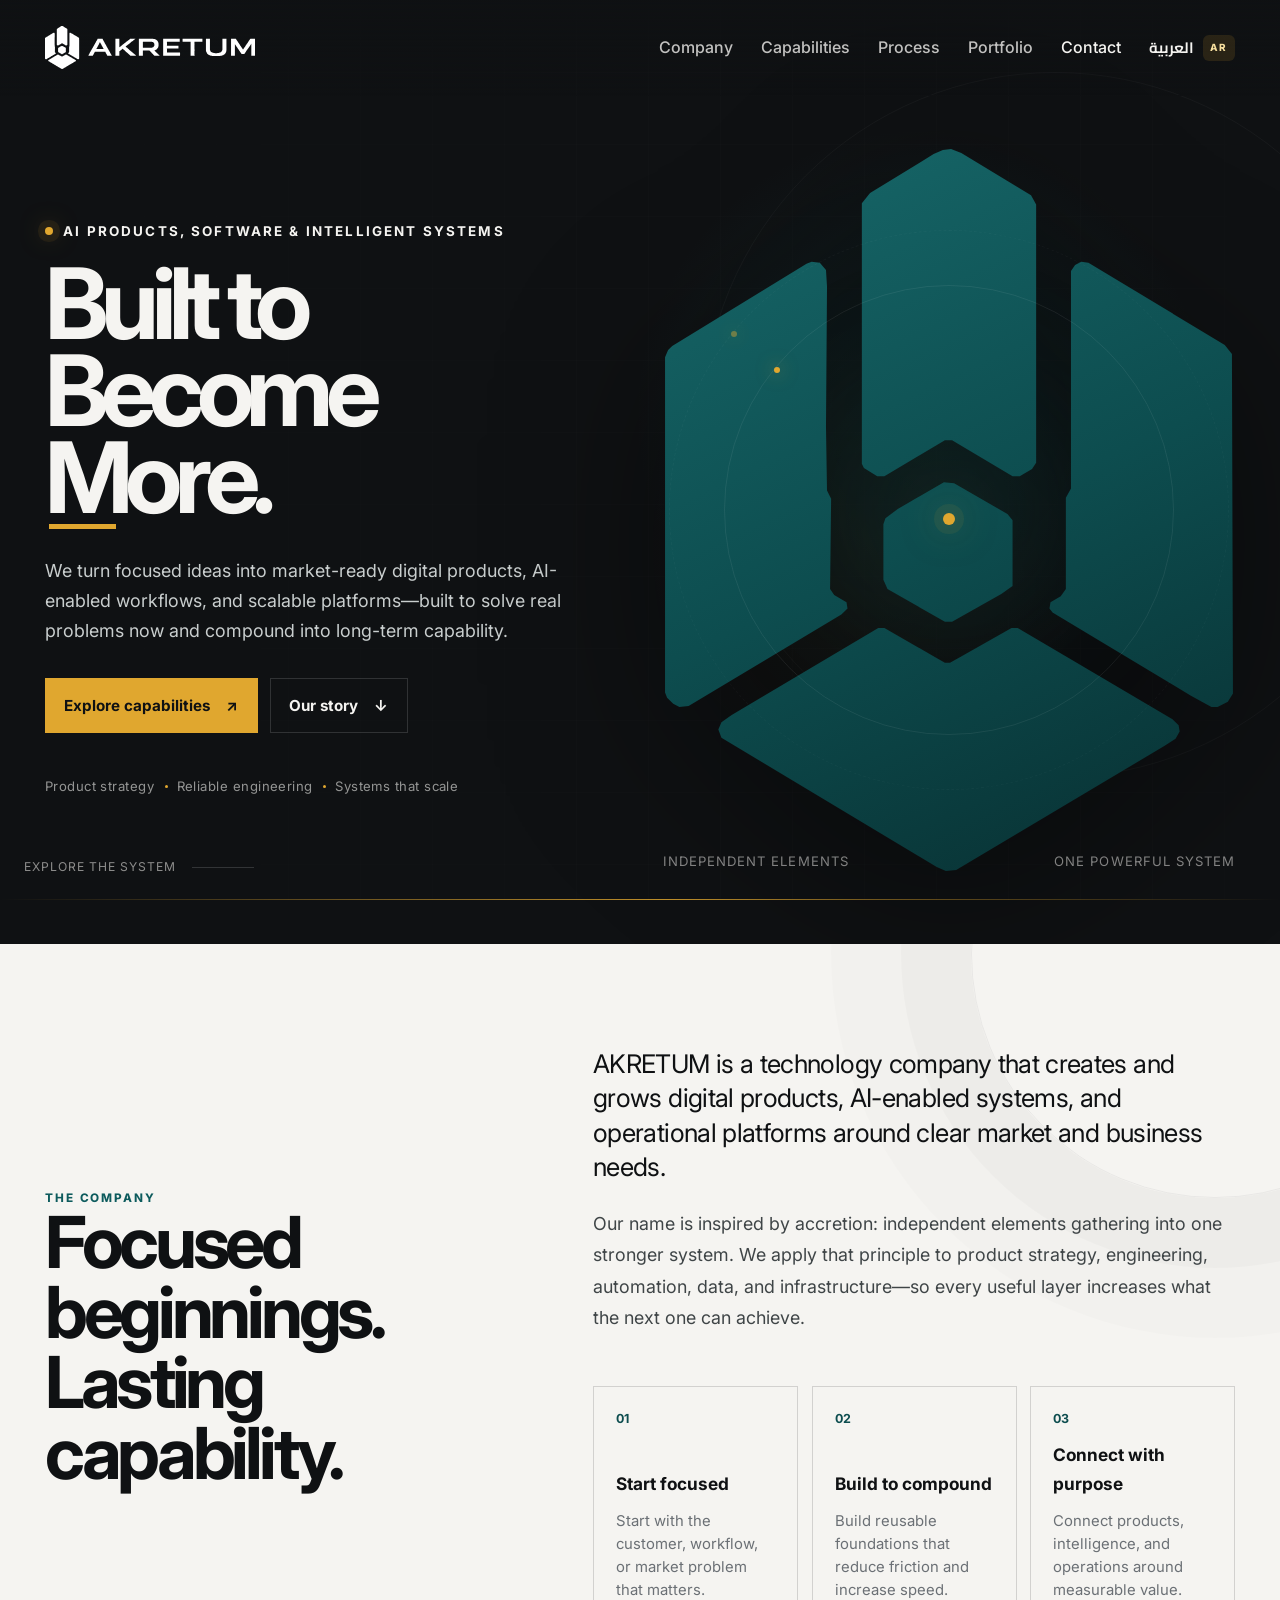
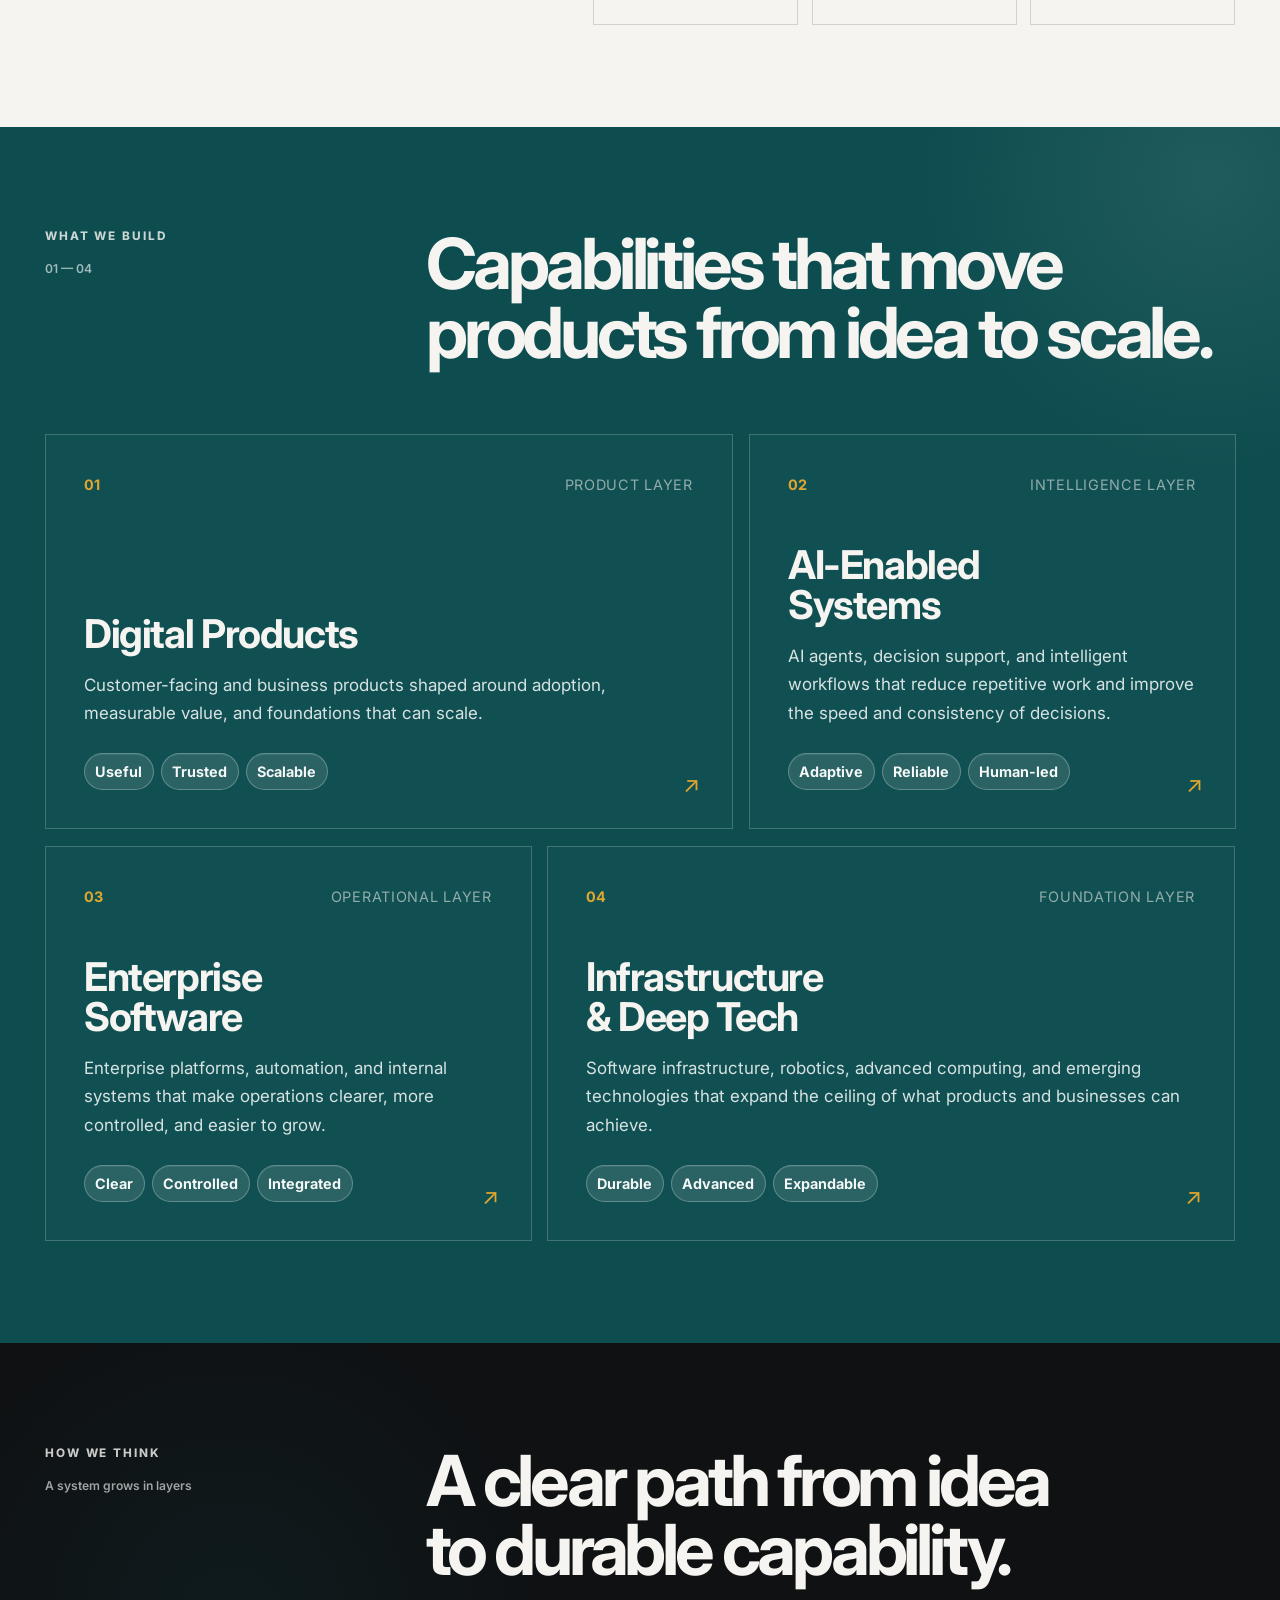
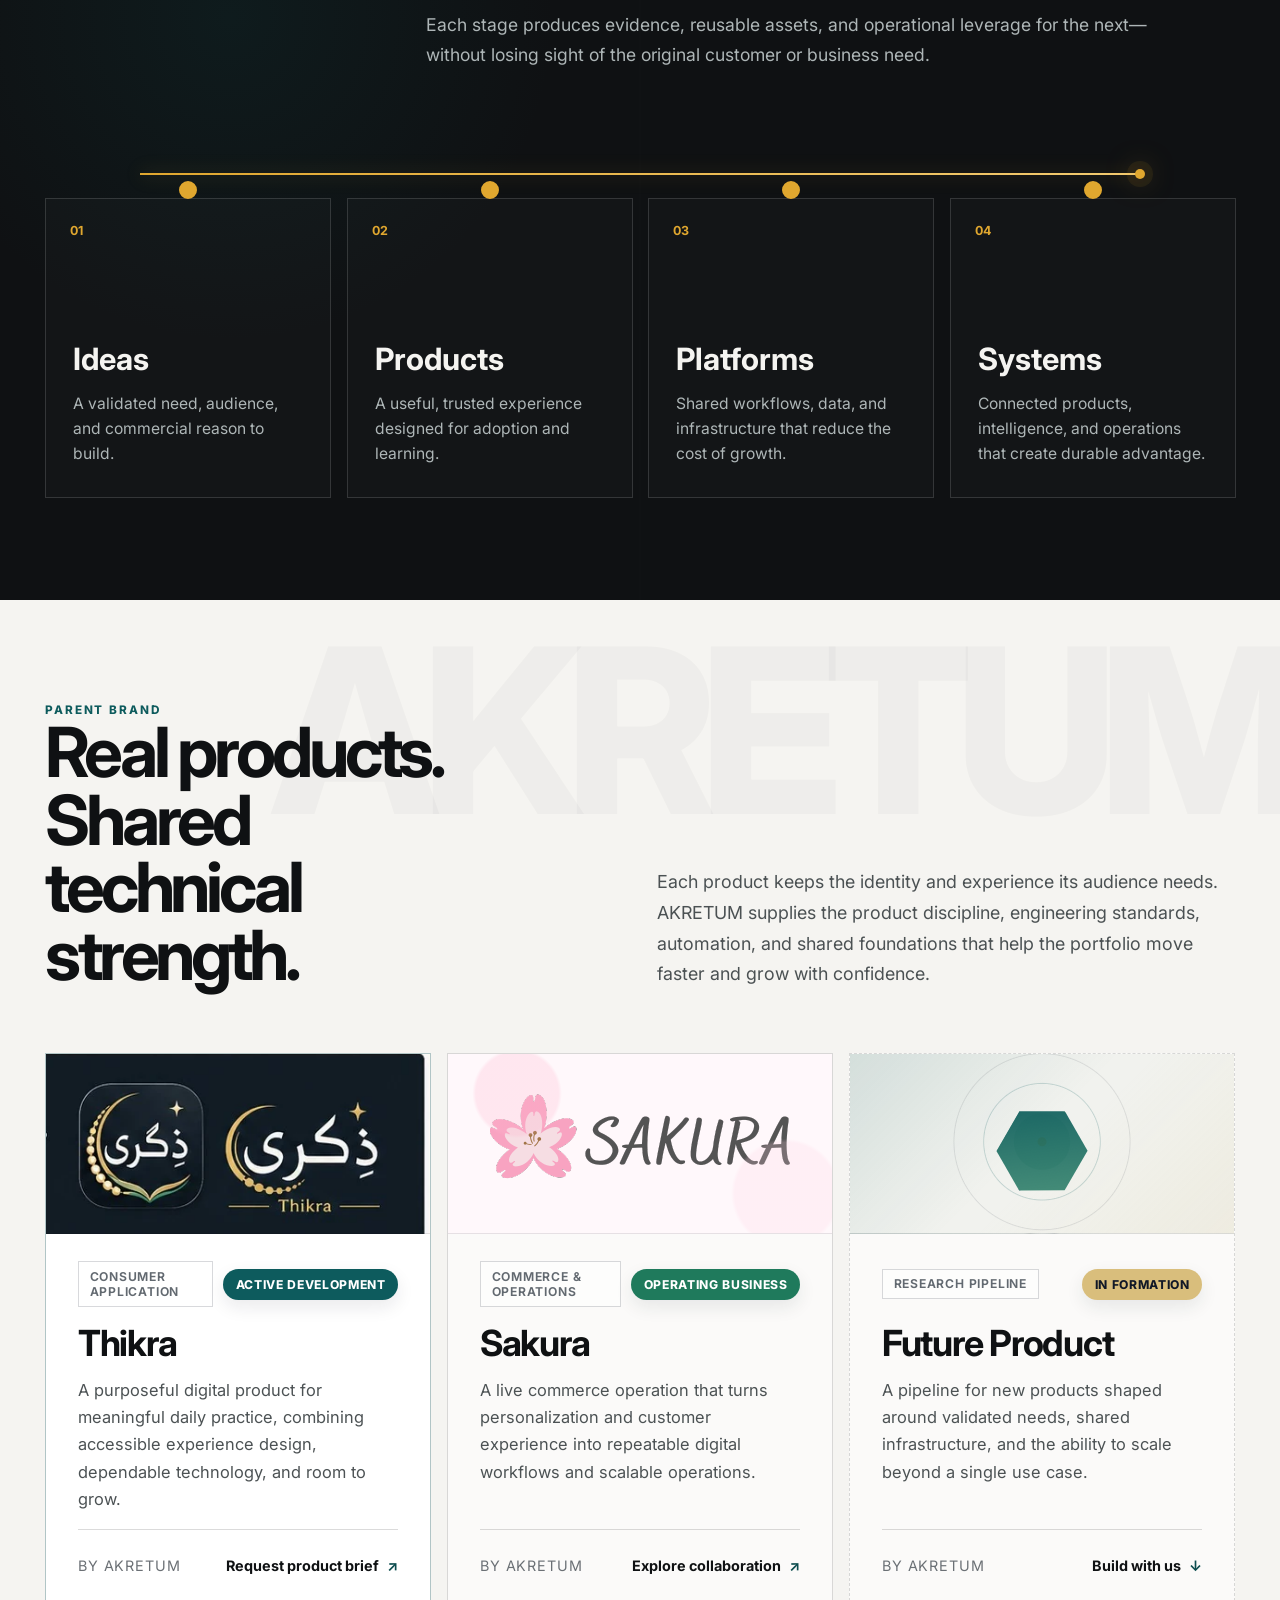
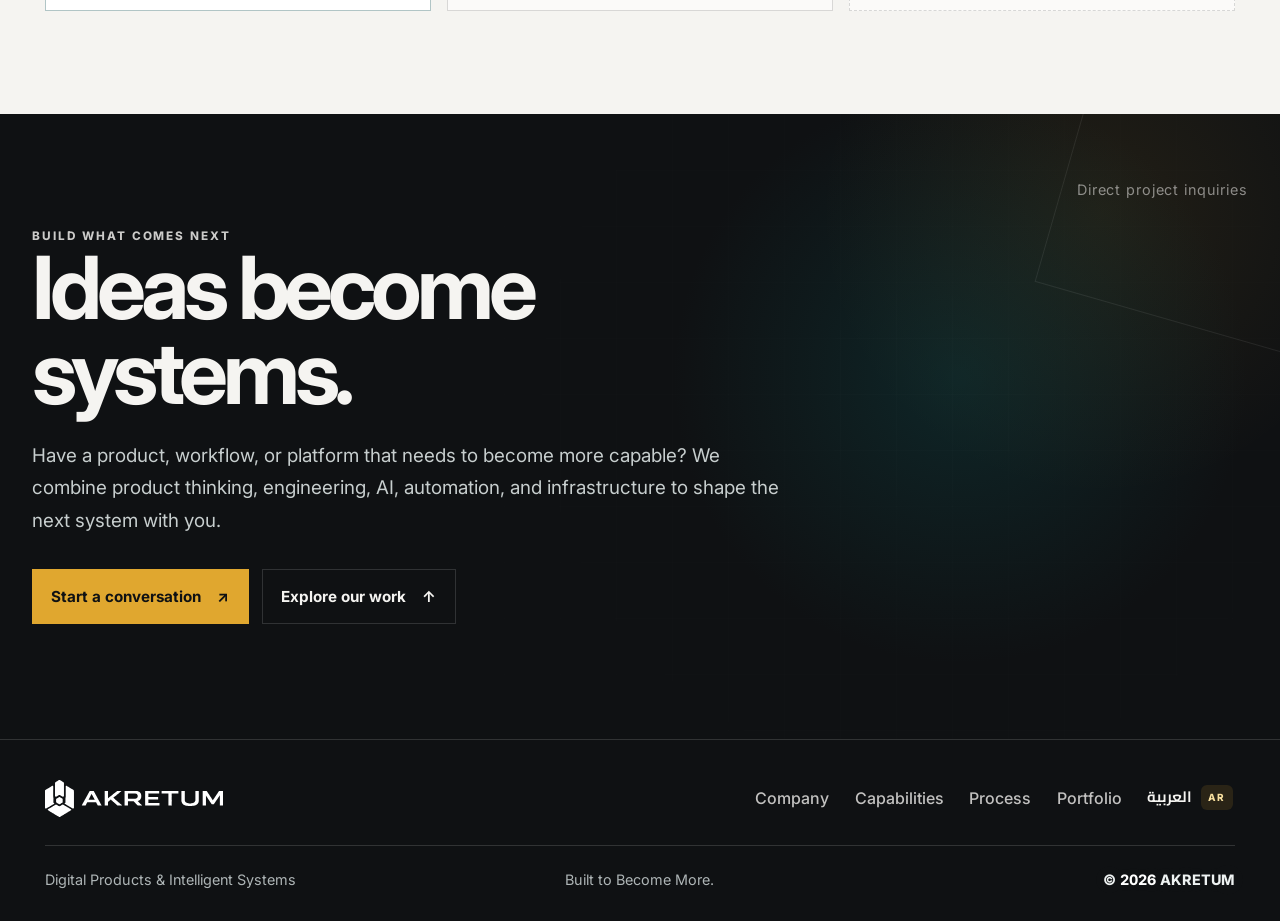
==== index.html @ 62ad9cdf "Publish AKRETUM website from daf65c32a456dd65b346cf7bb350bc79b20a521b" ====
<!doctype html>
<html lang="en" dir="ltr" class="no-js">
<head>
  <meta charset="utf-8">
  <meta name="viewport" content="width=device-width, initial-scale=1">
  <title>AKRETUM | AI Products, Intelligent Systems & Digital Platforms</title>
  <meta name="description" content="AKRETUM builds AI-enabled products, enterprise software, automation, and scalable digital platforms that turn focused ideas into lasting capability.">
  <meta name="robots" content="index,follow,max-image-preview:large,max-snippet:-1,max-video-preview:-1">
  <meta name="author" content="AKRETUM">
  <meta name="application-name" content="AKRETUM">
  <meta name="theme-color" content="#0F1113">
  <meta name="color-scheme" content="only light">
  <meta property="og:site_name" content="AKRETUM">
  <meta property="og:title" content="AKRETUM | AI Products, Intelligent Systems & Digital Platforms">
  <meta property="og:description" content="From a focused idea to a trusted product, a scalable platform, and a more capable system.">
  <meta property="og:type" content="website">
  <meta property="og:url" content="https://akretum.github.io/">
  <meta property="og:locale" content="en_US">
  <meta property="og:locale:alternate" content="ar_AR">
  <meta name="twitter:card" content="summary">
  <meta name="twitter:title" content="AKRETUM | AI Products, Intelligent Systems & Digital Platforms">
  <meta name="twitter:description" content="From a focused idea to a trusted product, a scalable platform, and a more capable system.">
  <link rel="canonical" href="https://akretum.github.io/">
  <link rel="icon" type="image/svg+xml" href="/favicon.svg?v=disc34-favicon-visibility-20260801">
  <link rel="manifest" href="/site.webmanifest?v=disc34-favicon-visibility-20260801">
  <link rel="alternate" hreflang="en" href="https://akretum.github.io/">
  <link rel="alternate" hreflang="ar" href="https://akretum.github.io/ar/">
  <link rel="alternate" hreflang="x-default" href="https://akretum.github.io/">
  <link rel="icon" href="/favicon.svg" type="image/svg+xml">
  <link rel="mask-icon" href="/favicon.svg" color="#0D5B5D">
  <link rel="manifest" href="/site.webmanifest">
  <link rel="preconnect" href="https://fonts.googleapis.com">
  <link rel="preconnect" href="https://fonts.gstatic.com" crossorigin>
  <link href="https://fonts.googleapis.com/css2?family=Cairo:wght@200..1000&family=Inter:wght@400;500;600;700;800&display=swap" rel="stylesheet">
  <link rel="stylesheet" href="/styles.css?v=disc24-bilingual-seo-motion-20260731">
  <link rel="stylesheet" href="/stability.css?v=disc24-bilingual-seo-motion-20260731">
  <link rel="stylesheet" href="/refinement.css?v=disc24-bilingual-seo-motion-20260731">
  <link rel="stylesheet" href="/product-polish.css?v=disc24-bilingual-seo-motion-20260731">
  <link rel="stylesheet" href="/motion-system.css?v=disc24-bilingual-seo-motion-20260731">
  <link rel="stylesheet" href="/bilingual-marketing.css?v=disc37-full-locale-parity-20260802">
  <link rel="stylesheet" href="/site-identity.css?v=disc25-site-identity-20260731">
  <link rel="stylesheet" href="/design-system-alignment.css?v=disc37-full-locale-parity-20260802">
  <link rel="stylesheet" href="/motion-safety.css?v=disc37-full-locale-parity-20260802">
  <link rel="stylesheet" href="/responsive-layout.css?v=disc37-full-locale-parity-20260802">
  <link rel="stylesheet" href="/visual-motion-polish.css?v=disc37-full-locale-parity-20260802">
  <link rel="stylesheet" href="/hero-parity.css?v=disc37-full-locale-parity-20260802&rev=disc37-exact-half-crop-v4-20260802">
  <link rel="stylesheet" href="/hero-edge-contract.css?v=disc37-stable-orbits-v10-20260802">
  <link rel="stylesheet" href="/interface-polish.css?v=disc37-mobile-header-locale-v12-20260802">
  <link rel="stylesheet" href="/motion-performance.css?v=disc37-mobile-590-motion-performance-v16-20260802">
  <script type="application/ld+json">[{"@context":"https://schema.org","@type":"Organization","@id":"https://akretum.github.io/#organization","name":"AKRETUM","url":"https://akretum.github.io/","logo":"https://akretum.github.io/favicon.svg","description":"AKRETUM builds AI-enabled products, enterprise software, automation, and scalable digital platforms.","contactPoint":{"@type":"ContactPoint","contactType":"project inquiries","url":"https://wa.me/akretum","availableLanguage":["English","Arabic"]}},{"@context":"https://schema.org","@type":"WebSite","@id":"https://akretum.github.io/#website","url":"https://akretum.github.io/","name":"AKRETUM","alternateName":"AKRETUM Digital Products & Intelligent Systems","description":"AKRETUM builds AI-enabled products, enterprise software, automation, and scalable digital platforms.","inLanguage":["en","ar"],"publisher":{"@id":"https://akretum.github.io/#organization"}},{"@context":"https://schema.org","@type":"WebPage","@id":"https://akretum.github.io/#webpage","url":"https://akretum.github.io/","name":"AKRETUM | AI Products, Intelligent Systems & Digital Platforms","description":"AKRETUM builds AI-enabled products, enterprise software, automation, and scalable digital platforms.","inLanguage":"en","isPartOf":{"@id":"https://akretum.github.io/#website"},"about":{"@id":"https://akretum.github.io/#organization"}}]</script>
  <script src="/canonical-host.js?v=disc24-bilingual-seo-motion-20260731" data-canonical-host></script>
  <script defer src="/script.js?v=disc37-full-locale-parity-20260802&perf=disc37-mobile-590-motion-performance-v16-20260802"></script>
  <script defer src="/safe-navigation.js?v=disc37-full-locale-parity-20260802"></script>
  <script defer src="/stability.js?v=disc24-bilingual-seo-motion-20260731&perf=disc37-mobile-590-motion-performance-v16-20260802"></script>
  <script defer src="/motion-system.js?v=disc37-full-locale-parity-20260802&perf=disc37-mobile-590-motion-performance-v16-20260802"></script>
  <script defer src="/bilingual-marketing.js?v=disc37-full-locale-parity-20260802&perf=disc37-mobile-590-motion-performance-v16-20260802"></script>
  <link rel="stylesheet" href="/mobile-hero-scale.css?v=disc37-mobile-590-motion-performance-v16-20260802">
  <link rel="stylesheet" href="/scroll-reveal-speed.css?v=disc37-fast-scroll-reveals-v17-20260802">
</head>
<body data-scroll-reveal-speed="disc37-fast-scroll-reveals-v17-20260802" data-responsive-refinement="disc37-mobile-590-motion-performance-v16-20260802" data-canonical-url="https://akretum.github.io/" data-visual-release="disc37-full-locale-parity" data-layout-contract="shared" data-visual-revision="disc37-exact-half-crop-v4-20260802" data-visual-hotfix="disc37-stable-orbits-v10-20260802" data-interface-polish="disc37-mobile-header-locale-v12-20260802" data-motion-performance="disc37-mobile-590-motion-performance-v16-20260802" data-locale="en">
  <a class="skip-link" href="#main">Skip to content</a>

  <header class="site-header" data-header>
    <div class="site-header__inner shell">
      <a class="brand" href="#top" aria-label="AKRETUM home">
        <img src="/Brand/AkretumHorizontalLogoWhiteProductionMaster.svg" alt="AKRETUM">
      </a>

      <button class="menu-button" type="button" aria-expanded="false" aria-controls="site-nav" data-menu>
        <span>Menu</span>
        <span class="menu-button__lines" aria-hidden="true"></span>
      </button>

      <nav id="site-nav" class="site-nav" aria-label="Primary navigation" data-nav>
        <a href="#company">Company</a>
        <a href="#capabilities">Capabilities</a>
        <a href="#systems">Process</a>
        <a href="#portfolio">Portfolio</a>
        <a href="#contact">Contact</a>
        <a class="language-switch" href="/ar/" hreflang="ar" lang="ar" aria-label="عرض النسخة العربية">العربية</a>
      </nav>
    </div>
  </header>

  <main id="main">
    <section id="top" class="hero section-dark" data-hero aria-labelledby="hero-title">
      <div class="hero__grid shell">
        <div class="hero__copy">
          <p class="eyebrow hero-enter hero-enter--1"><span class="status-dot" aria-hidden="true"></span>AI Products, Software &amp; Intelligent Systems</p>
          <h1 id="hero-title" class="hero-title" aria-label="Built to Become More.">
            <span class="hero-title__line hero-title__line--1">Built to</span>
            <span class="hero-title__line hero-title__line--2">Become</span>
            <span class="hero-title__line hero-title__line--3">More.</span>
          </h1>
          <p class="lead hero-enter hero-enter--2">We turn focused ideas into market-ready digital products, AI-enabled workflows, and scalable platforms—built to solve real problems now and compound into long-term capability.</p>
          <div class="hero-actions hero-enter hero-enter--3">
            <a class="button button-primary" href="#capabilities"><span>Explore capabilities</span><span class="button-arrow" aria-hidden="true">↗</span></a>
            <a class="button button-ghost" href="#company"><span>Our story</span><span class="button-arrow" aria-hidden="true">↓</span></a>
          </div>
          <div class="hero-proof hero-enter hero-enter--4" aria-label="AKRETUM development model">
            <span>Product strategy</span>
            <span>Reliable engineering</span>
            <span>Systems that scale</span>
          </div>
        </div>

        <div class="hero-visual hero-enter hero-enter--2" data-parallax aria-hidden="true">
          <div class="hero-visual__field"></div>
          <div class="hero-mark">
            <span class="hero-mark__piece hero-mark__piece--one"></span>
            <span class="hero-mark__piece hero-mark__piece--two"></span>
            <span class="hero-mark__piece hero-mark__piece--three"></span>
            <span class="hero-mark__complete"></span>
            <span class="hero-mark__core"></span>
          </div>
          <div class="hero-orbit hero-orbit--one"></div>
          <div class="hero-orbit hero-orbit--two"></div>
          <p class="hero-visual__caption"><span>Independent elements</span><span>One powerful system</span></p>
        </div>
      </div>

      <a class="scroll-cue hero-enter hero-enter--4" href="#company" data-scroll-cue>
        <span>Explore the system</span>
        <span class="scroll-cue__line" aria-hidden="true"></span>
      </a>
      <div class="signal-line" aria-hidden="true"></div>
    </section>

    <section id="company" class="section section-light story" data-section="company">
      <div class="shell story__grid">
        <div class="story__heading" data-reveal>
          <p class="eyebrow teal">The company</p>
          <h2>Focused beginnings.<br>Lasting capability.</h2>
        </div>
        <div class="story__content" data-reveal data-delay="100">
          <p class="story__lead">AKRETUM is a technology company that creates and grows digital products, AI-enabled systems, and operational platforms around clear market and business needs.</p>
          <p>Our name is inspired by accretion: independent elements gathering into one stronger system. We apply that principle to product strategy, engineering, automation, data, and infrastructure—so every useful layer increases what the next one can achieve.</p>
          <div class="story-principles" aria-label="AKRETUM principles">
            <div><span>01</span><strong>Start focused</strong><small>Start with the customer, workflow, or market problem that matters.</small></div>
            <div><span>02</span><strong>Build to compound</strong><small>Build reusable foundations that reduce friction and increase speed.</small></div>
            <div><span>03</span><strong>Connect with purpose</strong><small>Connect products, intelligence, and operations around measurable value.</small></div>
          </div>
        </div>
      </div>
    </section>

    <section id="capabilities" class="section section-teal capabilities" data-section="capabilities">
      <div class="shell">
        <div class="section-heading" data-reveal>
          <div>
            <p class="eyebrow">What we build</p>
            <p class="section-index">01 — 04</p>
          </div>
          <h2>Capabilities that move products from idea to scale.</h2>
        </div>

        <div class="capability-grid">
          <article class="capability-card" tabindex="0" data-reveal data-tilt>
            <div class="capability-card__top"><span class="capability-card__number">01</span><span class="capability-card__type">Product layer</span></div>
            <div class="capability-card__body">
              <h3>Digital Products</h3>
              <p>Customer-facing and business products shaped around adoption, measurable value, and foundations that can scale.</p>
              <ul class="capability-tags" aria-label="Digital product qualities"><li>Useful</li><li>Trusted</li><li>Scalable</li></ul>
            </div>
            <span class="capability-card__arrow" aria-hidden="true">↗</span>
          </article>

          <article class="capability-card" tabindex="0" data-reveal data-delay="80" data-tilt>
            <div class="capability-card__top"><span class="capability-card__number">02</span><span class="capability-card__type">Intelligence layer</span></div>
            <div class="capability-card__body">
              <h3>AI-Enabled Systems</h3>
              <p>AI agents, decision support, and intelligent workflows that reduce repetitive work and improve the speed and consistency of decisions.</p>
              <ul class="capability-tags" aria-label="AI system qualities"><li>Adaptive</li><li>Reliable</li><li>Human-led</li></ul>
            </div>
            <span class="capability-card__arrow" aria-hidden="true">↗</span>
          </article>

          <article class="capability-card" tabindex="0" data-reveal data-delay="120" data-tilt>
            <div class="capability-card__top"><span class="capability-card__number">03</span><span class="capability-card__type">Operational layer</span></div>
            <div class="capability-card__body">
              <h3>Enterprise Software</h3>
              <p>Enterprise platforms, automation, and internal systems that make operations clearer, more controlled, and easier to grow.</p>
              <ul class="capability-tags" aria-label="Enterprise software qualities"><li>Clear</li><li>Controlled</li><li>Integrated</li></ul>
            </div>
            <span class="capability-card__arrow" aria-hidden="true">↗</span>
          </article>

          <article class="capability-card" tabindex="0" data-reveal data-delay="160" data-tilt>
            <div class="capability-card__top"><span class="capability-card__number">04</span><span class="capability-card__type">Foundation layer</span></div>
            <div class="capability-card__body">
              <h3>Infrastructure &amp; Deep Tech</h3>
              <p>Software infrastructure, robotics, advanced computing, and emerging technologies that expand the ceiling of what products and businesses can achieve.</p>
              <ul class="capability-tags" aria-label="Infrastructure qualities"><li>Durable</li><li>Advanced</li><li>Expandable</li></ul>
            </div>
            <span class="capability-card__arrow" aria-hidden="true">↗</span>
          </article>
        </div>
      </div>
    </section>

    <section id="systems" class="section section-dark systems" data-section="systems" data-flow-section>
      <div class="shell systems__intro" data-reveal>
        <div>
          <p class="eyebrow">How we think</p>
          <p class="section-index">A system grows in layers</p>
        </div>
        <div>
          <h2>A clear path from idea to durable capability.</h2>
          <p class="systems__lead">Each stage produces evidence, reusable assets, and operational leverage for the next—without losing sight of the original customer or business need.</p>
        </div>
      </div>

      <div class="shell flow-stage" data-reveal data-delay="100">
        <div class="flow-track" aria-hidden="true">
          <span class="flow-track__base"></span>
          <span class="flow-track__progress"></span>
          <span class="flow-track__beacon"></span>
        </div>
        <ol class="system-flow" aria-label="AKRETUM operating model">
          <li class="flow-step" data-flow-step>
            <span class="flow-step__number">01</span>
            <strong>Ideas</strong>
            <p>A validated need, audience, and commercial reason to build.</p>
          </li>
          <li class="flow-step" data-flow-step>
            <span class="flow-step__number">02</span>
            <strong>Products</strong>
            <p>A useful, trusted experience designed for adoption and learning.</p>
          </li>
          <li class="flow-step" data-flow-step>
            <span class="flow-step__number">03</span>
            <strong>Platforms</strong>
            <p>Shared workflows, data, and infrastructure that reduce the cost of growth.</p>
          </li>
          <li class="flow-step" data-flow-step>
            <span class="flow-step__number">04</span>
            <strong>Systems</strong>
            <p>Connected products, intelligence, and operations that create durable advantage.</p>
          </li>
        </ol>
      </div>
    </section>

    <section id="portfolio" class="section section-light portfolio" data-section="portfolio">
      <div class="shell portfolio__heading" data-reveal>
        <div>
          <p class="eyebrow teal">Parent brand</p>
          <h2>Real products.<br>Shared technical strength.</h2>
        </div>
        <p>Each product keeps the identity and experience its audience needs. AKRETUM supplies the product discipline, engineering standards, automation, and shared foundations that help the portfolio move faster and grow with confidence.</p>
      </div>

      <div class="shell product-grid">
        <article class="product-card" data-reveal>
          <div class="product-card__meta"><span>Consumer application</span><span class="status-pill">Active development</span></div>
          <div class="product-card__mark" aria-hidden="true">TH</div>
          <h3>Thikra</h3>
          <p>A purposeful digital product for meaningful daily practice, combining accessible experience design, dependable technology, and room to grow.</p>
          <div class="product-card__footer"><span>by AKRETUM</span><a href="https://wa.me/akretum" target="_blank" rel="noopener noreferrer" data-contact-channel="direct">Request product brief <span aria-hidden="true">↗</span></a></div>
        </article>

        <article class="product-card" data-reveal data-delay="90">
          <div class="product-card__meta"><span>Commerce &amp; operations</span><span class="status-pill">Operating business</span></div>
          <div class="product-card__mark" aria-hidden="true">SA</div>
          <h3>Sakura</h3>
          <p>A live commerce operation that turns personalization and customer experience into repeatable digital workflows and scalable operations.</p>
          <div class="product-card__footer"><span>by AKRETUM</span><a href="https://wa.me/akretum" target="_blank" rel="noopener noreferrer" data-contact-channel="direct">Explore collaboration <span aria-hidden="true">↗</span></a></div>
        </article>

        <article class="product-card product-card--future" data-reveal data-delay="180">
          <div class="product-card__meta"><span>Research pipeline</span><span class="status-pill status-pill--outline">In formation</span></div>
          <div class="product-card__mark product-card__mark--future" aria-hidden="true">+</div>
          <h3>Future Product</h3>
          <p>A pipeline for new products shaped around validated needs, shared infrastructure, and the ability to scale beyond a single use case.</p>
          <div class="product-card__footer"><span>by AKRETUM</span><a href="#contact">Build with us <span aria-hidden="true">↓</span></a></div>
        </article>
      </div>
    </section>

    <section id="contact" class="section contact" data-section="contact">
      <div class="shell contact-panel" data-light-field data-reveal>
        <div class="contact-panel__grid" aria-hidden="true"></div>
        <div class="contact-panel__content">
          <p class="eyebrow">Build what comes next</p>
          <h2>Ideas become systems.</h2>
          <p>Have a product, workflow, or platform that needs to become more capable? We combine product thinking, engineering, AI, automation, and infrastructure to shape the next system with you.</p>
          <div class="contact-actions">
            <a class="button button-primary" href="https://wa.me/akretum" target="_blank" rel="noopener noreferrer" data-contact-channel="direct"><span>Start a conversation</span><span class="button-arrow" aria-hidden="true">↗</span></a>
            <a class="button button-ghost" href="#portfolio"><span>Explore our work</span><span class="button-arrow" aria-hidden="true">↑</span></a>
          </div>
        </div>
        <p class="contact-panel__email" data-contact-status>Direct project inquiries</p>
      </div>
    </section>
  </main>

  <footer class="footer">
    <div class="shell footer__top">
      <a class="footer__brand" href="#top" aria-label="AKRETUM home"><img src="/Brand/AkretumHorizontalLogoWhiteProductionMaster.svg" alt="AKRETUM"></a>
      <nav class="footer__nav" aria-label="Footer navigation">
        <a href="#company">Company</a>
        <a href="#capabilities">Capabilities</a>
        <a href="#systems">Process</a>
        <a href="#portfolio">Portfolio</a>
        <a class="language-switch" href="/ar/" hreflang="ar" lang="ar" aria-label="عرض النسخة العربية">العربية</a>
      </nav>
    </div>
    <div class="shell footer__bottom">
      <p>Digital Products &amp; Intelligent Systems</p>
      <p>Built to Become More.</p>
      <p>© <span data-year data-founded-year="2026">2026</span> AKRETUM</p>
    </div>
  </footer>
</body>
</html>
---- styles.css ----
:root {
  --charcoal: #0f1113;
  --charcoal-soft: #15191b;
  --teal: #0d4d4f;
  --teal-bright: #17686a;
  --off: #f5f4f1;
  --amber: #e0a72f;
  --gray: #6b7075;
  --light-gray: #c9cece;
  --line: rgba(255, 255, 255, 0.14);
  --line-light: rgba(15, 17, 19, 0.15);
  --max: 1240px;
  --header-height: 84px;
  --ease: cubic-bezier(0.22, 1, 0.36, 1);
}

* {
  box-sizing: border-box;
}

html {
  scroll-behavior: smooth;
  scroll-padding-top: calc(var(--header-height) + 24px);
}

body {
  margin: 0;
  min-width: 320px;
  background: var(--charcoal);
  color: var(--off);
  font-family: Inter, "Helvetica Neue", Arial, sans-serif;
  font-size: 16px;
  line-height: 1.65;
  text-rendering: optimizeLegibility;
  -webkit-font-smoothing: antialiased;
}

body::selection {
  background: var(--amber);
  color: var(--charcoal);
}

img {
  max-width: 100%;
}

a {
  color: inherit;
}

button,
a {
  -webkit-tap-highlight-color: transparent;
}

button,
input,
textarea,
select {
  font: inherit;
}

:focus-visible {
  outline: 3px solid var(--amber);
  outline-offset: 4px;
}

.skip-link {
  position: fixed;
  left: 1rem;
  top: -120px;
  z-index: 100;
  background: var(--off);
  color: var(--charcoal);
  padding: 0.8rem 1rem;
  text-decoration: none;
  font-weight: 700;
  transition: top 0.2s ease;
}

.skip-link:focus {
  top: 1rem;
}

.shell {
  width: min(calc(100% - 3rem), var(--max));
  margin-inline: auto;
}

.section {
  position: relative;
  padding: clamp(6.5rem, 10vw, 10rem) 0;
}

.section-dark {
  background: var(--charcoal);
  color: var(--off);
}

.section-light {
  background: var(--off);
  color: var(--charcoal);
}

.section-teal {
  background: var(--teal);
  color: var(--off);
}

h1,
h2,
h3,
p {
  margin-top: 0;
}

h1,
h2,
h3 {
  text-wrap: balance;
}

h2 {
  margin-bottom: 0;
  font-size: clamp(3rem, 6vw, 5.8rem);
  line-height: 0.98;
  letter-spacing: -0.06em;
}

h3 {
  letter-spacing: -0.035em;
}

.eyebrow {
  display: flex;
  align-items: center;
  gap: 0.65rem;
  margin: 0 0 1.4rem;
  font-size: 0.78rem;
  font-weight: 700;
  letter-spacing: 0.16em;
  line-height: 1.2;
  text-transform: uppercase;
}

.eyebrow.teal {
  color: var(--teal);
}

.section-index {
  margin: 0;
  color: rgba(255, 255, 255, 0.62);
  font-size: 0.9rem;
}

.status-dot {
  width: 8px;
  height: 8px;
  border-radius: 50%;
  background: var(--amber);
  box-shadow: 0 0 0 7px rgba(224, 167, 47, 0.08), 0 0 24px rgba(224, 167, 47, 0.65);
}

.site-header {
  position: fixed;
  inset: 0 0 auto;
  z-index: 50;
  height: var(--header-height);
  border-bottom: 1px solid transparent;
  background: linear-gradient(to bottom, rgba(15, 17, 19, 0.92), rgba(15, 17, 19, 0));
  transition: height 0.35s var(--ease), background 0.35s ease, border-color 0.35s ease;
}

.site-header__inner {
  height: 100%;
  display: flex;
  align-items: center;
  justify-content: space-between;
  gap: 2rem;
}

.site-header.scrolled {
  height: 68px;
  border-bottom-color: var(--line);
  background: rgba(15, 17, 19, 0.9);
  -webkit-backdrop-filter: blur(18px);
  backdrop-filter: blur(18px);
}

.brand,
.footer__brand {
  display: inline-flex;
  align-items: center;
}

.brand img,
.footer__brand img {
  display: block;
  width: 178px;
  height: auto;
}

.site-nav {
  display: flex;
  align-items: center;
  gap: 1.75rem;
}

.site-nav a,
.footer__nav a {
  position: relative;
  color: rgba(245, 244, 241, 0.78);
  font-size: 0.94rem;
  font-weight: 500;
  text-decoration: none;
  transition: color 0.25s ease;
}

.site-nav a::after,
.footer__nav a::after {
  content: "";
  position: absolute;
  left: 0;
  right: 100%;
  bottom: -0.45rem;
  height: 1px;
  background: var(--amber);
  transition: right 0.35s var(--ease);
}

.site-nav a:hover,
.site-nav a[aria-current="true"],
.footer__nav a:hover {
  color: var(--off);
}

.site-nav a:hover::after,
.site-nav a[aria-current="true"]::after,
.footer__nav a:hover::after {
  right: 0;
}

.menu-button {
  display: none;
  align-items: center;
  gap: 0.65rem;
  border: 1px solid var(--line);
  background: transparent;
  color: var(--off);
  padding: 0.6rem 0.8rem;
}

.menu-button__lines,
.menu-button__lines::before {
  width: 15px;
  height: 1px;
  display: block;
  background: currentColor;
  transition: transform 0.25s ease;
}

.menu-button__lines {
  position: relative;
}

.menu-button__lines::before {
  content: "";
  position: absolute;
  top: -5px;
}

.menu-button[aria-expanded="true"] .menu-button__lines {
  transform: rotate(45deg);
}

.menu-button[aria-expanded="true"] .menu-button__lines::before {
  top: 0;
  transform: rotate(90deg);
}

.hero {
  --pointer-x: 72%;
  --pointer-y: 44%;
  min-height: clamp(700px, 88svh, 900px);
  display: grid;
  align-items: center;
  overflow: hidden;
  padding: calc(var(--header-height) + 4rem) 0 5rem;
  background:
    radial-gradient(circle at var(--pointer-x) var(--pointer-y), rgba(23, 104, 106, 0.18), transparent 27%),
    radial-gradient(circle at 68% 58%, rgba(224, 167, 47, 0.05), transparent 22%),
    var(--charcoal);
}

.hero::before {
  content: "";
  position: absolute;
  inset: 0;
  pointer-events: none;
  opacity: 0.36;
  background-image:
    linear-gradient(rgba(255, 255, 255, 0.025) 1px, transparent 1px),
    linear-gradient(90deg, rgba(255, 255, 255, 0.025) 1px, transparent 1px);
  background-size: 72px 72px;
  -webkit-mask-image: linear-gradient(to right, transparent 2%, #000 46%, #000 90%, transparent);
  mask-image: linear-gradient(to right, transparent 2%, #000 46%, #000 90%, transparent);
}

.hero::after {
  content: "";
  position: absolute;
  width: min(55vw, 820px);
  aspect-ratio: 1;
  right: -10%;
  top: 8%;
  border: 1px solid rgba(255, 255, 255, 0.035);
  border-radius: 50%;
  pointer-events: none;
}

.hero__grid {
  position: relative;
  z-index: 2;
  display: grid;
  grid-template-columns: minmax(0, 1.08fr) minmax(380px, 0.92fr);
  align-items: center;
  gap: clamp(3rem, 7vw, 7rem);
}

.hero__copy {
  max-width: 700px;
}

.hero-title {
  margin: 0 0 2rem;
  font-size: clamp(4.6rem, 9vw, 8.4rem);
  line-height: 0.85;
  letter-spacing: -0.075em;
}

.hero-title__line {
  display: block;
  width: fit-content;
  opacity: 0;
  transform: translateY(115%);
}

.hero-title__line--2 {
  color: var(--off);
}

.hero-title__line--3 {
  position: relative;
}

.hero-title__line--3::after {
  content: "";
  position: absolute;
  left: 0.04em;
  bottom: -0.08em;
  width: 0;
  height: 0.055em;
  background: var(--amber);
  transition: width 0.9s var(--ease) 1.05s;
}

.is-ready .hero-title__line {
  opacity: 1;
  transform: translateY(0);
  transition: opacity 0.8s ease, transform 1s var(--ease);
}

.is-ready .hero-title__line--1 {
  transition-delay: 0.12s;
}

.is-ready .hero-title__line--2 {
  transition-delay: 0.23s;
}

.is-ready .hero-title__line--3 {
  transition-delay: 0.34s;
}

.is-ready .hero-title__line--3::after {
  width: 0.68em;
}

.lead {
  max-width: 690px;
  margin-bottom: 0;
  color: #c9cece;
  font-size: clamp(1.08rem, 1.6vw, 1.28rem);
  line-height: 1.7;
}

.hero-enter {
  opacity: 0;
  transform: translateY(18px);
}

.is-ready .hero-enter {
  opacity: 1;
  transform: translateY(0);
  transition: opacity 0.85s ease, transform 0.85s var(--ease);
}

.is-ready .hero-enter--1 {
  transition-delay: 0.08s;
}

.is-ready .hero-enter--2 {
  transition-delay: 0.62s;
}

.is-ready .hero-enter--3 {
  transition-delay: 0.78s;
}

.is-ready .hero-enter--4 {
  transition-delay: 0.96s;
}

.hero-actions,
.contact-actions {
  display: flex;
  gap: 0.8rem;
  flex-wrap: wrap;
  margin-top: 2rem;
}

.button {
  min-height: 50px;
  display: inline-flex;
  align-items: center;
  justify-content: center;
  gap: 1rem;
  border: 1px solid transparent;
  padding: 0.86rem 1.15rem;
  font-size: 0.95rem;
  font-weight: 700;
  text-decoration: none;
  transition: transform 0.3s var(--ease), border-color 0.3s ease, background 0.3s ease, color 0.3s ease;
}

.button:hover {
  transform: translateY(-3px);
}

.button-primary {
  background: var(--amber);
  color: var(--charcoal);
}

.button-primary:hover {
  background: #efb73d;
}

.button-ghost {
  border-color: var(--line);
  color: var(--off);
}

.button-ghost:hover {
  border-color: rgba(255, 255, 255, 0.36);
  background: rgba(255, 255, 255, 0.04);
}

.button-arrow {
  display: inline-block;
  transition: transform 0.35s var(--ease);
}

.button:hover .button-arrow,
.button:focus-visible .button-arrow {
  transform: translate(3px, -3px);
}

.hero-proof {
  display: flex;
  flex-wrap: wrap;
  gap: 0.55rem 1.4rem;
  margin-top: 2.7rem;
  color: rgba(245, 244, 241, 0.58);
  font-size: 0.82rem;
  letter-spacing: 0.035em;
}

.hero-proof span {
  position: relative;
}

.hero-proof span:not(:last-child)::after {
  content: "";
  position: absolute;
  width: 3px;
  height: 3px;
  right: -0.85rem;
  top: 0.7em;
  border-radius: 50%;
  background: var(--amber);
}

.hero-visual {
  --parallax-x: 0px;
  --parallax-y: 0px;
  position: relative;
  min-height: 530px;
  display: grid;
  place-items: center;
  transform: translate3d(var(--parallax-x), var(--parallax-y), 0);
  transition: transform 0.2s ease-out;
}

.hero-visual__field {
  position: absolute;
  width: 92%;
  aspect-ratio: 1;
  border-radius: 50%;
  background: radial-gradient(circle, rgba(13, 77, 79, 0.27), rgba(13, 77, 79, 0.03) 48%, transparent 70%);
  filter: blur(4px);
}

.hero-mark {
  --mark-mask: url("/Brand/AkretumSymbolProductionMaster.svg");
  position: relative;
  width: min(100%, 470px);
  aspect-ratio: 0.787;
  filter: drop-shadow(0 38px 85px rgba(0, 0, 0, 0.42));
}

.hero-mark__piece,
.hero-mark__complete {
  position: absolute;
  inset: 0;
  display: block;
  -webkit-mask: var(--mark-mask) center / contain no-repeat;
  mask: var(--mark-mask) center / contain no-repeat;
  background: linear-gradient(155deg, var(--teal-bright), var(--teal) 52%, #082f31);
}

.hero-mark__piece {
  opacity: 0;
}

.hero-mark__piece--one {
  clip-path: polygon(0 0, 48% 0, 48% 100%, 0 100%);
}

.hero-mark__piece--two {
  clip-path: polygon(44% 0, 100% 0, 100% 52%, 44% 52%);
}

.hero-mark__piece--three {
  clip-path: polygon(43% 47%, 100% 47%, 100% 100%, 43% 100%);
}

.hero-mark__complete {
  opacity: 0;
}

.is-ready .hero-mark__piece--one {
  animation: assemble-one 1.65s var(--ease) 0.15s forwards;
}

.is-ready .hero-mark__piece--two {
  animation: assemble-two 1.65s var(--ease) 0.27s forwards;
}

.is-ready .hero-mark__piece--three {
  animation: assemble-three 1.65s var(--ease) 0.39s forwards;
}

.is-ready .hero-mark__complete {
  animation: complete-mark 0.9s ease 1.2s forwards;
}

.hero-mark__core {
  position: absolute;
  left: 50%;
  top: 51.2%;
  width: 12px;
  height: 12px;
  border-radius: 50%;
  opacity: 0;
  transform: translate(-50%, -50%) scale(0.4);
  background: var(--amber);
  box-shadow: 0 0 0 9px rgba(224, 167, 47, 0.07), 0 0 42px rgba(224, 167, 47, 0.75);
}

.is-ready .hero-mark__core {
  animation: core-arrival 0.8s var(--ease) 1.55s forwards, core-pulse 3.2s ease-in-out 2.4s infinite;
}

.hero-orbit {
  position: absolute;
  border: 1px solid rgba(255, 255, 255, 0.07);
  border-radius: 50%;
}

.hero-orbit--one {
  width: 450px;
  height: 450px;
  animation: orbit 28s linear infinite;
}

.hero-orbit--two {
  width: 560px;
  height: 560px;
  border-style: dashed;
  opacity: 0.45;
  animation: orbit 42s linear infinite reverse;
}

.hero-orbit::after {
  content: "";
  position: absolute;
  width: 6px;
  height: 6px;
  top: 18%;
  left: 11%;
  border-radius: 50%;
  background: var(--amber);
  box-shadow: 0 0 18px rgba(224, 167, 47, 0.75);
}

.hero-visual__caption {
  position: absolute;
  inset: auto 0 0;
  display: flex;
  justify-content: space-between;
  margin: 0;
  color: rgba(245, 244, 241, 0.5);
  font-size: 0.76rem;
  letter-spacing: 0.08em;
  text-transform: uppercase;
}

.scroll-cue {
  position: absolute;
  z-index: 3;
  left: max(1.5rem, calc((100vw - var(--max)) / 2));
  bottom: 1.45rem;
  display: flex;
  align-items: center;
  gap: 1rem;
  color: rgba(245, 244, 241, 0.54);
  font-size: 0.76rem;
  letter-spacing: 0.08em;
  text-decoration: none;
  text-transform: uppercase;
}

.scroll-cue__line {
  position: relative;
  width: 62px;
  height: 1px;
  overflow: hidden;
  background: rgba(255, 255, 255, 0.15);
}

.scroll-cue__line::after {
  content: "";
  position: absolute;
  inset: 0;
  background: var(--amber);
  transform: translateX(-100%);
  animation: scan-line 2.2s var(--ease) infinite;
}

.signal-line {
  position: absolute;
  inset: auto 0 0;
  height: 1px;
  background: linear-gradient(90deg, transparent 0%, rgba(224, 167, 47, 0.85) 52%, transparent 100%);
}

.story {
  overflow: hidden;
}

.story::before {
  content: "";
  position: absolute;
  width: min(38vw, 520px);
  aspect-ratio: 1;
  right: -14%;
  top: -30%;
  border-radius: 50%;
  border: 1px solid rgba(15, 17, 19, 0.05);
  box-shadow: 0 0 0 70px rgba(15, 17, 19, 0.018), 0 0 0 140px rgba(15, 17, 19, 0.012);
}

.story__grid {
  display: grid;
  grid-template-columns: minmax(0, 0.9fr) minmax(0, 1.1fr);
  gap: clamp(3rem, 8vw, 8rem);
  align-items: start;
}

.story__heading {
  position: sticky;
  top: calc(var(--header-height) + 3rem);
}

.story__content {
  max-width: 680px;
}

.story__lead {
  margin-bottom: 1.5rem;
  font-size: clamp(1.35rem, 2.2vw, 2rem);
  line-height: 1.38;
  letter-spacing: -0.025em;
}

.story__content > p:not(.story__lead) {
  color: #3f4547;
  font-size: 1.08rem;
}

.story-principles {
  margin-top: 4rem;
  border-top: 1px solid var(--line-light);
}

.story-principles > div {
  display: grid;
  grid-template-columns: 48px 0.8fr 1.25fr;
  gap: 1.3rem;
  align-items: baseline;
  padding: 1.25rem 0;
  border-bottom: 1px solid var(--line-light);
}

.story-principles span {
  color: var(--teal);
  font-size: 0.78rem;
  font-weight: 700;
}

.story-principles strong {
  font-size: 1.03rem;
}

.story-principles small {
  color: var(--gray);
  font-size: 0.94rem;
}

.capabilities {
  overflow: hidden;
}

.capabilities::after {
  content: "";
  position: absolute;
  width: 620px;
  height: 620px;
  right: -240px;
  top: -260px;
  border-radius: 50%;
  background: radial-gradient(circle, rgba(255, 255, 255, 0.08), transparent 67%);
}

.section-heading,
.systems__intro,
.portfolio__heading {
  position: relative;
  z-index: 2;
  display: grid;
  grid-template-columns: minmax(190px, 0.45fr) minmax(0, 1fr);
  gap: clamp(2rem, 6vw, 6rem);
  align-items: start;
}

.section-heading {
  margin-bottom: 4.2rem;
}

.section-heading h2 {
  max-width: 820px;
}

.capability-grid {
  position: relative;
  z-index: 2;
  display: grid;
  grid-template-columns: repeat(2, minmax(0, 1fr));
  border-top: 1px solid rgba(255, 255, 255, 0.22);
  border-left: 1px solid rgba(255, 255, 255, 0.22);
  perspective: 1100px;
}

.capability-card {
  --tilt-x: 0deg;
  --tilt-y: 0deg;
  --lift: 0px;
  position: relative;
  min-height: 360px;
  display: flex;
  flex-direction: column;
  justify-content: space-between;
  gap: 3rem;
  overflow: hidden;
  padding: clamp(1.8rem, 4vw, 3rem);
  border: 0;
  border-right: 1px solid rgba(255, 255, 255, 0.22);
  border-bottom: 1px solid rgba(255, 255, 255, 0.22);
  background: rgba(255, 255, 255, 0.005);
  transform: perspective(1000px) rotateX(var(--tilt-x)) rotateY(var(--tilt-y)) translateY(var(--lift));
  transform-style: preserve-3d;
  transition: transform 0.32s var(--ease), background 0.35s ease, box-shadow 0.35s ease;
}

.capability-card::before {
  content: "";
  position: absolute;
  inset: 0;
  opacity: 0;
  background: radial-gradient(circle at var(--card-x, 50%) var(--card-y, 50%), rgba(255, 255, 255, 0.13), transparent 43%);
  transition: opacity 0.3s ease;
}

.capability-card::after {
  content: "";
  position: absolute;
  left: 0;
  top: 0;
  width: 3px;
  height: 0;
  background: var(--amber);
  transition: height 0.5s var(--ease);
}

.capability-card:hover,
.capability-card:focus-visible {
  --lift: -7px;
  z-index: 3;
  background: rgba(255, 255, 255, 0.045);
  box-shadow: 0 24px 60px rgba(4, 31, 32, 0.28);
}

.capability-card:hover::before,
.capability-card:focus-visible::before {
  opacity: 1;
}

.capability-card:hover::after,
.capability-card:focus-visible::after {
  height: 100%;
}

.capability-card__top,
.capability-card__footer {
  position: relative;
  z-index: 2;
}

.capability-card__top {
  display: flex;
  justify-content: space-between;
  gap: 1rem;
  align-items: center;
}

.capability-card__number {
  color: var(--amber);
  font-size: 0.82rem;
  font-weight: 700;
}

.capability-card__type {
  color: rgba(245, 244, 241, 0.56);
  font-size: 0.78rem;
  letter-spacing: 0.05em;
  text-transform: uppercase;
}

.capability-card__body {
  position: relative;
  z-index: 2;
  transform: translateZ(22px);
}

.capability-card h3 {
  margin: 0 0 1rem;
  font-size: clamp(2rem, 3.5vw, 3.15rem);
  line-height: 1.02;
}

.capability-card p {
  max-width: 580px;
  margin-bottom: 1.6rem;
  color: #d7e2e2;
  font-size: 1.02rem;
}

.capability-tags {
  display: flex;
  flex-wrap: wrap;
  gap: 0.45rem;
  margin: 0;
  padding: 0;
  list-style: none;
}

.capability-tags li {
  border: 1px solid rgba(255, 255, 255, 0.18);
  border-radius: 999px;
  padding: 0.35rem 0.65rem;
  color: rgba(245, 244, 241, 0.66);
  font-size: 0.76rem;
}

.capability-card__arrow {
  position: absolute;
  right: 2rem;
  bottom: 1.6rem;
  z-index: 2;
  color: var(--amber);
  font-size: 1.4rem;
  opacity: 0.38;
  transform: translate(-5px, 5px);
  transition: opacity 0.3s ease, transform 0.35s var(--ease);
}

.capability-card:hover .capability-card__arrow,
.capability-card:focus-visible .capability-card__arrow {
  opacity: 1;
  transform: translate(0, 0);
}

.systems {
  --flow-progress: 0;
  overflow: hidden;
  background:
    radial-gradient(circle at 18% 32%, rgba(13, 77, 79, 0.17), transparent 27%),
    var(--charcoal);
}

.systems::after {
  content: "";
  position: absolute;
  inset: 0;
  pointer-events: none;
  opacity: 0.18;
  background-image: linear-gradient(90deg, transparent 49.9%, rgba(255, 255, 255, 0.05) 50%, transparent 50.1%);
}

.systems__intro {
  position: relative;
  z-index: 2;
  margin-bottom: 6rem;
}

.systems__intro h2 {
  max-width: 880px;
}

.systems__lead {
  max-width: 680px;
  margin: 1.6rem 0 0;
  color: #aeb6b7;
  font-size: 1.1rem;
}

.flow-stage {
  position: relative;
  z-index: 2;
  padding-top: 2rem;
}

.flow-track {
  position: absolute;
  left: 8%;
  right: 8%;
  top: 2.45rem;
  height: 2px;
}

.flow-track__base,
.flow-track__progress {
  position: absolute;
  inset: 0;
  transform-origin: left;
}

.flow-track__base {
  background: rgba(255, 255, 255, 0.14);
}

.flow-track__progress {
  background: linear-gradient(90deg, var(--amber), #f2ca70);
  transform: scaleX(var(--flow-progress));
  box-shadow: 0 0 18px rgba(224, 167, 47, 0.38);
}

.flow-track__beacon {
  position: absolute;
  top: 50%;
  left: calc(var(--flow-progress) * 100%);
  width: 10px;
  height: 10px;
  border-radius: 50%;
  background: var(--amber);
  box-shadow: 0 0 0 8px rgba(224, 167, 47, 0.08), 0 0 28px rgba(224, 167, 47, 0.75);
  transform: translate(-50%, -50%);
}

.system-flow {
  position: relative;
  display: grid;
  grid-template-columns: repeat(4, minmax(0, 1fr));
  gap: 1.2rem;
  margin: 0;
  padding: 0;
  list-style: none;
}

.flow-step {
  position: relative;
  min-height: 260px;
  display: flex;
  flex-direction: column;
  justify-content: flex-end;
  padding: 3rem 1.5rem 1.7rem;
  border: 1px solid var(--line);
  background: rgba(255, 255, 255, 0.018);
  opacity: 0.48;
  transition: opacity 0.4s ease, transform 0.45s var(--ease), background 0.4s ease, border-color 0.4s ease;
}

.flow-step::before {
  content: "";
  position: absolute;
  left: 50%;
  top: -1.1rem;
  width: 14px;
  height: 14px;
  border: 2px solid rgba(245, 244, 241, 0.3);
  border-radius: 50%;
  background: var(--charcoal);
  transform: translateX(-50%);
  transition: border-color 0.4s ease, background 0.4s ease, box-shadow 0.4s ease;
}

.flow-step[data-state="complete"],
.flow-step[data-state="current"] {
  opacity: 1;
}

.flow-step[data-state="complete"]::before,
.flow-step[data-state="current"]::before {
  border-color: var(--amber);
  background: var(--amber);
}

.flow-step[data-state="current"] {
  border-color: rgba(224, 167, 47, 0.6);
  background: linear-gradient(160deg, rgba(224, 167, 47, 0.08), rgba(255, 255, 255, 0.025));
  transform: translateY(-8px);
}

.flow-step[data-state="current"]::before {
  box-shadow: 0 0 0 8px rgba(224, 167, 47, 0.08), 0 0 25px rgba(224, 167, 47, 0.56);
}

.flow-step__number {
  position: absolute;
  left: 1.5rem;
  top: 1.35rem;
  color: var(--amber);
  font-size: 0.78rem;
  font-weight: 700;
}

.flow-step strong {
  font-size: clamp(1.55rem, 2.6vw, 2.25rem);
  line-height: 1.1;
}

.flow-step p {
  margin: 1rem 0 0;
  color: #aeb6b7;
  font-size: 0.94rem;
}

.portfolio {
  overflow: hidden;
}

.portfolio::before {
  content: "AKRETUM";
  position: absolute;
  right: -0.04em;
  top: 1rem;
  color: rgba(15, 17, 19, 0.026);
  font-size: clamp(7rem, 18vw, 17rem);
  font-weight: 800;
  line-height: 1;
  letter-spacing: -0.08em;
  pointer-events: none;
}

.portfolio__heading {
  position: relative;
  z-index: 2;
  align-items: end;
  margin-bottom: 4rem;
}

.portfolio__heading > p {
  max-width: 620px;
  margin: 0;
  color: #4b5153;
  font-size: 1.08rem;
}

.product-grid {
  position: relative;
  z-index: 2;
  display: grid;
  grid-template-columns: repeat(3, minmax(0, 1fr));
  gap: 1rem;
}

.product-card {
  min-height: 480px;
  display: flex;
  flex-direction: column;
  padding: clamp(1.6rem, 3vw, 2.3rem);
  border: 1px solid var(--line-light);
  background: rgba(255, 255, 255, 0.35);
  transition: transform 0.4s var(--ease), box-shadow 0.4s ease, border-color 0.4s ease;
}

.product-card:hover {
  transform: translateY(-8px);
  border-color: rgba(13, 77, 79, 0.45);
  box-shadow: 0 28px 65px rgba(15, 17, 19, 0.1);
}

.product-card--future {
  border-style: dashed;
  background: transparent;
}

.product-card__meta {
  min-height: 46px;
  display: flex;
  justify-content: space-between;
  gap: 0.8rem;
  align-items: flex-start;
  color: var(--gray);
  font-size: 0.78rem;
  text-transform: uppercase;
  letter-spacing: 0.06em;
}

.status-pill {
  border-radius: 999px;
  background: rgba(13, 77, 79, 0.1);
  color: var(--teal);
  padding: 0.3rem 0.55rem;
  white-space: nowrap;
}

.status-pill--outline {
  border: 1px solid var(--line-light);
  background: transparent;
  color: var(--gray);
}

.product-card__mark {
  width: 76px;
  height: 76px;
  display: grid;
  place-items: center;
  margin: 3.2rem 0 2.3rem;
  background: var(--teal);
  color: var(--off);
  font-size: 1.2rem;
  font-weight: 800;
  letter-spacing: 0.08em;
  box-shadow: 13px 13px 0 rgba(13, 77, 79, 0.09);
  transition: transform 0.45s var(--ease), box-shadow 0.45s var(--ease);
}

.product-card:hover .product-card__mark {
  transform: translate(-4px, -4px);
  box-shadow: 20px 20px 0 rgba(13, 77, 79, 0.1);
}

.product-card__mark--future {
  border: 1px solid var(--line-light);
  background: transparent;
  color: var(--teal);
  box-shadow: none;
  font-size: 2rem;
  font-weight: 400;
}

.product-card h3 {
  margin: 0 0 1rem;
  font-size: clamp(2.2rem, 3vw, 3.1rem);
  line-height: 1;
}

.product-card > p {
  color: #4c5254;
  font-size: 1rem;
}

.product-card__footer {
  display: flex;
  justify-content: space-between;
  gap: 1rem;
  align-items: center;
  margin-top: auto;
  padding-top: 1.5rem;
  border-top: 1px solid var(--line-light);
}

.product-card__footer > span {
  color: var(--gray);
  font-size: 0.8rem;
  letter-spacing: 0.06em;
  text-transform: uppercase;
}

.product-card__footer a {
  color: var(--charcoal);
  font-size: 0.9rem;
  font-weight: 700;
  text-decoration: none;
}

.product-card__footer a span {
  color: var(--teal);
  display: inline-block;
  margin-left: 0.3rem;
  transition: transform 0.3s var(--ease);
}

.product-card__footer a:hover span {
  transform: translate(3px, -3px);
}

.contact {
  --light-x: 75%;
  --light-y: 42%;
  padding-top: 0;
  background: var(--off);
  color: var(--charcoal);
}

.contact-panel {
  position: relative;
  min-height: 540px;
  display: flex;
  align-items: flex-end;
  overflow: hidden;
  padding: clamp(2.2rem, 7vw, 6rem);
  background:
    radial-gradient(circle at var(--light-x) var(--light-y), rgba(13, 77, 79, 0.34), transparent 28%),
    radial-gradient(circle at 86% 16%, rgba(224, 167, 47, 0.09), transparent 23%),
    var(--charcoal);
  color: var(--off);
}

.contact-panel::after {
  content: "";
  position: absolute;
  width: 280px;
  height: 280px;
  right: -70px;
  top: -70px;
  border: 1px solid rgba(255, 255, 255, 0.08);
  transform: rotate(16deg);
}

.contact-panel__grid {
  position: absolute;
  inset: 0;
  opacity: 0.26;
  pointer-events: none;
  background-image:
    linear-gradient(rgba(255, 255, 255, 0.04) 1px, transparent 1px),
    linear-gradient(90deg, rgba(255, 255, 255, 0.04) 1px, transparent 1px);
  background-size: 56px 56px;
  -webkit-mask-image: radial-gradient(circle at 72% 45%, #000, transparent 70%);
  mask-image: radial-gradient(circle at 72% 45%, #000, transparent 70%);
}

.contact-panel__content {
  position: relative;
  z-index: 2;
  max-width: 820px;
}

.contact-panel h2 {
  font-size: clamp(3.2rem, 7vw, 6.6rem);
}

.contact-panel__content > p:not(.eyebrow) {
  max-width: 690px;
  margin: 1.5rem 0 0;
  color: #c7cece;
  font-size: 1.12rem;
}

.contact-panel__email {
  position: absolute;
  z-index: 2;
  right: clamp(2.2rem, 7vw, 6rem);
  top: clamp(2.2rem, 7vw, 6rem);
  margin: 0;
  color: rgba(245, 244, 241, 0.52);
  font-size: 0.86rem;
  letter-spacing: 0.06em;
}

.footer {
  padding: 3rem 0 2rem;
  border-top: 1px solid var(--line);
  background: var(--charcoal);
}

.footer__top,
.footer__bottom {
  display: grid;
  grid-template-columns: 1fr auto;
  align-items: center;
  gap: 2rem;
}

.footer__top {
  padding-bottom: 2.3rem;
}

.footer__nav {
  display: flex;
  gap: 1.5rem;
}

.footer__bottom {
  grid-template-columns: 1fr 1fr 1fr;
  padding-top: 1.35rem;
  border-top: 1px solid var(--line);
}

.footer__bottom p {
  margin: 0;
  color: #969e9f;
  font-size: 0.86rem;
}

.footer__bottom p:nth-child(2) {
  text-align: center;
}

.footer__bottom p:last-child {
  text-align: right;
}

[data-reveal] {
  opacity: 0;
  transform: translateY(28px);
  transition: opacity 0.8s ease, transform 0.9s var(--ease);
  transition-delay: var(--reveal-delay, 0ms);
}

[data-reveal].is-visible {
  opacity: 1;
  transform: translateY(0);
}

.no-js [data-reveal],
.no-js .hero-enter,
.no-js .hero-title__line,
.no-js .hero-mark__complete,
.no-js .hero-mark__core {
  opacity: 1;
  transform: none;
}

@keyframes assemble-one {
  0% { opacity: 0; transform: translate(-62px, 34px) rotate(-4deg); }
  24% { opacity: 1; }
  76% { opacity: 1; transform: translate(0, 0) rotate(0); }
  100% { opacity: 0; transform: translate(0, 0); }
}

@keyframes assemble-two {
  0% { opacity: 0; transform: translate(50px, -55px) rotate(4deg); }
  24% { opacity: 1; }
  76% { opacity: 1; transform: translate(0, 0) rotate(0); }
  100% { opacity: 0; transform: translate(0, 0); }
}

@keyframes assemble-three {
  0% { opacity: 0; transform: translate(65px, 46px) rotate(5deg); }
  24% { opacity: 1; }
  76% { opacity: 1; transform: translate(0, 0) rotate(0); }
  100% { opacity: 0; transform: translate(0, 0); }
}

@keyframes complete-mark {
  from { opacity: 0; transform: scale(0.985); }
  to { opacity: 1; transform: scale(1); }
}

@keyframes core-arrival {
  from { opacity: 0; transform: translate(-50%, -50%) scale(0.35); }
  to { opacity: 1; transform: translate(-50%, -50%) scale(1); }
}

@keyframes core-pulse {
  0%, 100% { box-shadow: 0 0 0 9px rgba(224, 167, 47, 0.07), 0 0 34px rgba(224, 167, 47, 0.58); }
  50% { box-shadow: 0 0 0 14px rgba(224, 167, 47, 0.03), 0 0 52px rgba(224, 167, 47, 0.8); }
}

@keyframes orbit {
  to { transform: rotate(360deg); }
}

@keyframes scan-line {
  0% { transform: translateX(-100%); }
  55%, 100% { transform: translateX(100%); }
}

@media (max-width: 1040px) {
  .hero__grid {
    grid-template-columns: minmax(0, 1.05fr) minmax(320px, 0.75fr);
    gap: 2.5rem;
  }

  .hero-mark {
    width: min(100%, 390px);
  }

  .hero-orbit--one {
    width: 390px;
    height: 390px;
  }

  .hero-orbit--two {
    width: 470px;
    height: 470px;
  }

  .product-grid {
    grid-template-columns: 1fr 1fr;
  }

  .product-card:last-child {
    grid-column: 1 / -1;
    min-height: 400px;
  }
}

@media (max-width: 820px) {
  :root {
    --header-height: 72px;
  }

  .shell {
    width: min(calc(100% - 2rem), var(--max));
  }

  .site-header__inner {
    width: 100%;
    padding-inline: 1rem;
  }

  .menu-button {
    display: inline-flex;
  }

  .site-nav {
    position: absolute;
    left: 1rem;
    right: 1rem;
    top: calc(100% + 0.4rem);
    display: grid;
    gap: 0;
    visibility: hidden;
    opacity: 0;
    transform: translateY(-10px);
    border: 1px solid var(--line);
    background: rgba(15, 17, 19, 0.98);
    -webkit-backdrop-filter: blur(16px);
    backdrop-filter: blur(16px);
    transition: opacity 0.25s ease, transform 0.25s var(--ease), visibility 0.25s;
  }

  .site-nav.open {
    visibility: visible;
    opacity: 1;
    transform: translateY(0);
  }

  .site-nav a {
    padding: 1rem;
    border-bottom: 1px solid var(--line);
  }

  .site-nav a:last-child {
    border-bottom: 0;
  }

  .site-nav a::after {
    display: none;
  }

  .hero {
    min-height: auto;
    padding: calc(var(--header-height) + 3rem) 0 6rem;
  }

  .hero__grid {
    grid-template-columns: 1fr;
    gap: 3rem;
  }

  .hero__copy {
    max-width: none;
  }

  .hero-visual {
    min-height: 410px;
    order: -1;
  }

  .hero-mark {
    width: 270px;
  }

  .hero-orbit--one {
    width: 300px;
    height: 300px;
  }

  .hero-orbit--two {
    width: 370px;
    height: 370px;
  }

  .hero-visual__caption {
    padding-inline: 0.5rem;
  }

  .scroll-cue {
    display: none;
  }

  .story__grid,
  .section-heading,
  .systems__intro,
  .portfolio__heading {
    grid-template-columns: 1fr;
    gap: 2.4rem;
  }

  .story__heading {
    position: static;
  }

  .story-principles > div {
    grid-template-columns: 42px 1fr;
  }

  .story-principles small {
    grid-column: 2;
  }

  .capability-grid {
    grid-template-columns: 1fr;
  }

  .capability-card {
    min-height: 320px;
  }

  .flow-track {
    left: 1.45rem;
    right: auto;
    top: 4%;
    bottom: 4%;
    width: 2px;
    height: auto;
  }

  .flow-track__progress {
    transform-origin: top;
    transform: scaleY(var(--flow-progress));
  }

  .flow-track__beacon {
    top: calc(var(--flow-progress) * 100%);
    left: 50%;
  }

  .system-flow {
    grid-template-columns: 1fr;
    gap: 1rem;
    padding-left: 3rem;
  }

  .flow-step {
    min-height: 210px;
  }

  .flow-step::before {
    left: -2.2rem;
    top: 50%;
    transform: translate(-50%, -50%);
  }

  .flow-step[data-state="current"] {
    transform: translateX(6px);
  }

  .product-grid {
    grid-template-columns: 1fr;
  }

  .product-card,
  .product-card:last-child {
    grid-column: auto;
    min-height: 430px;
  }

  .contact-panel {
    min-height: 580px;
    align-items: flex-end;
  }

  .contact-panel__email {
    left: clamp(2.2rem, 7vw, 6rem);
    right: auto;
  }

  .footer__top,
  .footer__bottom {
    grid-template-columns: 1fr;
  }

  .footer__nav {
    flex-wrap: wrap;
  }

  .footer__bottom p:nth-child(2),
  .footer__bottom p:last-child {
    text-align: left;
  }
}

@media (max-width: 520px) {
  .brand img,
  .footer__brand img {
    width: 150px;
  }

  .hero-title {
    font-size: clamp(4rem, 19vw, 5.4rem);
  }

  .hero-visual {
    min-height: 330px;
  }

  .hero-mark {
    width: 220px;
  }

  .hero-orbit--one {
    width: 250px;
    height: 250px;
  }

  .hero-orbit--two {
    width: 300px;
    height: 300px;
  }

  .hero-proof {
    display: grid;
  }

  .hero-proof span::after {
    display: none;
  }

  .button {
    width: 100%;
  }

  .story-principles > div {
    grid-template-columns: 36px 1fr;
    gap: 0.8rem;
  }

  .capability-card {
    min-height: 360px;
    padding: 1.5rem;
  }

  .capability-card__top {
    align-items: flex-start;
  }

  .capability-card__type {
    max-width: 130px;
    text-align: right;
  }

  .product-card__meta {
    flex-direction: column;
  }

  .contact-panel {
    padding: 2rem 1.25rem;
  }

  .contact-panel__email {
    left: 1.25rem;
    top: 1.5rem;
  }
}

@media (prefers-reduced-motion: reduce) {
  html {
    scroll-behavior: auto;
  }

  *,
  *::before,
  *::after {
    animation-duration: 0.01ms !important;
    animation-iteration-count: 1 !important;
    scroll-behavior: auto !important;
    transition-duration: 0.01ms !important;
  }

  .hero-enter,
  .hero-title__line,
  [data-reveal],
  .hero-mark__complete,
  .hero-mark__core {
    opacity: 1;
    transform: none;
  }

  .hero-mark__piece,
  .hero-orbit,
  .scroll-cue__line::after {
    display: none;
  }

  .hero-visual,
  .capability-card,
  .flow-step[data-state="current"] {
    transform: none !important;
  }
}
---- stability.css ----
:root {
  color-scheme: only light;
}

html,
body {
  width: 100%;
  max-width: 100%;
  overflow-x: clip;
}

@supports not (overflow: clip) {
  html,
  body {
    overflow-x: hidden;
  }
}

body {
  color-scheme: only light;
}

main,
section,
.shell,
.site-header__inner,
.hero__grid,
.story__grid,
.section-heading,
.systems__intro,
.portfolio__heading,
.capability-grid,
.system-flow,
.product-grid,
.contact-panel,
.contact-panel__content,
.footer__top,
.footer__bottom {
  min-width: 0;
  max-width: 100%;
}

.section-light,
.story,
.portfolio,
.contact {
  background-color: #f5f4f1 !important;
  color: #0f1113 !important;
  color-scheme: only light;
}

.story,
.portfolio,
.contact {
  isolation: isolate;
  z-index: 3;
}

.hero {
  z-index: 1;
}

.scroll-cue {
  max-width: calc(100vw - 3rem);
  opacity: 1;
  visibility: visible;
  transform: translateY(0);
  transition: opacity 0.22s ease, visibility 0.22s ease, transform 0.3s var(--ease);
}

.scroll-cue.is-hidden {
  opacity: 0;
  visibility: hidden;
  pointer-events: none;
  transform: translateY(-10px);
}

.site-nav a,
.footer__nav a {
  font-size: 1rem;
}

.eyebrow {
  font-size: 0.84rem;
}

.section-index {
  font-size: 0.96rem;
}

.story__content > p:not(.story__lead),
.systems__lead,
.capability-card p,
.product-card > p,
.contact-panel__content > p:not(.eyebrow) {
  font-size: 1.08rem;
  line-height: 1.72;
}

.capability-card__number,
.capability-card__type,
.capability-tags li,
.product-card__meta,
.status-pill,
.product-card__footer > span,
.product-card__footer a,
.contact-panel__email,
.footer__bottom p {
  font-size: 0.9rem;
}

.footer__bottom p {
  color: #aeb5b6;
}

.contact-panel {
  width: 100%;
  max-width: 100%;
  contain: paint;
}

.contact-panel__content {
  width: min(100%, 820px);
}

.contact-panel__email {
  max-width: calc(100% - 4rem);
  overflow-wrap: anywhere;
}

.contact-actions {
  max-width: 100%;
}

.button {
  max-width: 100%;
  white-space: normal;
  text-align: center;
}

.hero-title,
.story__heading h2,
.section-heading h2,
.systems__intro h2,
.portfolio__heading h2,
.contact-panel h2 {
  max-width: 100%;
}

@media (max-width: 1100px) {
  .scroll-cue {
    display: none;
  }
}

@media (max-width: 720px) {
  :root {
    --mobile-gutter: 1.25rem;
  }

  html {
    scroll-padding-top: 5.25rem;
  }

  body {
    font-size: 16px;
  }

  .shell {
    width: min(calc(100% - (var(--mobile-gutter) * 2)), var(--max));
  }

  .site-header {
    min-height: 4.75rem;
  }

  .site-header__inner {
    min-height: 4.75rem;
    padding-block: 0.85rem;
  }

  .brand img,
  .footer__brand img {
    width: 112px;
    height: auto;
  }

  .menu-button {
    min-width: 46px;
    min-height: 44px;
    padding: 0.65rem 0.75rem;
  }

  .site-nav {
    inset: 4.75rem var(--mobile-gutter) auto;
    width: auto;
    max-height: calc(100dvh - 6rem);
    overflow-y: auto;
    padding: 1.15rem;
    border: 1px solid rgba(245, 244, 241, 0.14);
    background: rgba(15, 17, 19, 0.97);
    box-shadow: 0 22px 70px rgba(0, 0, 0, 0.38);
  }

  .site-nav a {
    display: flex;
    min-height: 46px;
    align-items: center;
    font-size: 1rem;
  }

  .hero {
    min-height: 0;
    padding: 6.5rem 0 4.75rem;
  }

  .hero__grid {
    display: grid;
    grid-template-columns: minmax(0, 1fr);
    gap: 2.75rem;
    align-items: start;
  }

  .hero__copy {
    order: 1 !important;
    width: 100%;
  }

  .hero-visual {
    order: 2 !important;
    width: min(100%, 330px);
    min-height: 270px;
    height: 270px;
    margin-inline: auto;
  }

  .hero-mark {
    width: min(74vw, 270px);
    height: min(74vw, 270px);
  }

  .hero-orbit {
    opacity: 0.48;
  }

  .hero-visual__caption {
    bottom: 0;
    width: 100%;
    font-size: 0.68rem;
    letter-spacing: 0.09em;
  }

  .hero-title {
    width: 100%;
    max-width: 9ch;
    font-size: clamp(3.8rem, 18vw, 5.25rem);
    line-height: 0.88;
    letter-spacing: -0.07em;
  }

  .hero-title__line {
    white-space: normal;
  }

  .hero .eyebrow {
    margin-bottom: 1.1rem;
  }

  .hero .lead {
    max-width: 38rem;
    margin-top: 1.45rem;
    font-size: 1.02rem;
    line-height: 1.66;
  }

  .hero-actions {
    display: grid;
    grid-template-columns: minmax(0, 1fr);
    gap: 0.75rem;
    width: 100%;
    margin-top: 1.75rem;
  }

  .hero-actions .button,
  .contact-actions .button {
    width: 100%;
    min-height: 52px;
    justify-content: space-between;
    padding-inline: 1.15rem;
  }

  .hero-proof {
    display: none;
  }

  .section {
    padding-block: clamp(4.75rem, 14vw, 6.25rem);
  }

  .story__grid,
  .section-heading,
  .systems__intro,
  .portfolio__heading {
    display: grid;
    grid-template-columns: minmax(0, 1fr);
    gap: 2rem;
  }

  .story__heading,
  .section-heading > div,
  .systems__intro > div:first-child,
  .portfolio__heading > div {
    position: static !important;
    top: auto !important;
  }

  h2,
  .story__heading h2,
  .section-heading h2,
  .systems__intro h2,
  .portfolio__heading h2,
  .contact-panel h2 {
    font-size: clamp(2.85rem, 13.5vw, 4.45rem);
    line-height: 0.94;
    letter-spacing: -0.06em;
    text-wrap: balance;
  }

  .story__lead {
    font-size: clamp(1.32rem, 5.8vw, 1.7rem);
    line-height: 1.28;
  }

  .story__content > p:not(.story__lead),
  .systems__lead,
  .capability-card p,
  .product-card > p,
  .contact-panel__content > p:not(.eyebrow) {
    font-size: 1rem;
    line-height: 1.68;
  }

  .story-principles {
    display: grid;
    grid-template-columns: minmax(0, 1fr);
    gap: 0;
    margin-top: 2rem;
  }

  .story-principles > div {
    grid-template-columns: 2.25rem minmax(0, 1fr);
    gap: 0.4rem 0.85rem;
    padding-block: 1.15rem;
  }

  .story-principles small {
    grid-column: 2;
    font-size: 0.9rem;
    line-height: 1.55;
  }

  .section-heading {
    margin-bottom: 2rem;
  }

  .section-heading h2,
  .systems__intro h2 {
    max-width: 10ch;
  }

  .capability-grid {
    display: grid;
    grid-template-columns: minmax(0, 1fr);
    gap: 0.85rem;
  }

  .capability-card {
    min-height: 0;
    padding: 1.5rem 1.25rem 1.35rem;
    transform: none !important;
  }

  .capability-card__top {
    margin-bottom: 2rem;
  }

  .capability-card h3 {
    font-size: clamp(1.65rem, 7vw, 2rem);
  }

  .capability-card__arrow {
    right: 1.25rem;
    bottom: 1.25rem;
  }

  .capability-tags {
    gap: 0.45rem;
    padding-right: 2rem;
  }

  .capability-tags li {
    font-size: 0.78rem;
    padding: 0.45rem 0.6rem;
  }

  .systems__intro {
    margin-bottom: 2.25rem;
  }

  .flow-stage {
    position: relative;
    padding-top: 0;
  }

  .flow-track {
    display: none;
  }

  .system-flow {
    display: grid;
    grid-template-columns: minmax(0, 1fr);
    gap: 0.75rem;
  }

  .flow-step {
    position: relative;
    min-height: 0;
    padding: 1.35rem 1.2rem 1.35rem 1.45rem;
    border: 1px solid rgba(245, 244, 241, 0.14);
    border-left: 3px solid rgba(224, 167, 47, 0.72);
    background: rgba(245, 244, 241, 0.025);
  }

  .flow-step::before {
    content: none !important;
  }

  .flow-step__number {
    display: block;
    margin-bottom: 1.75rem;
  }

  .flow-step strong {
    font-size: 1.35rem;
  }

  .flow-step p {
    max-width: 34rem;
    margin-top: 0.55rem;
    font-size: 0.94rem;
    line-height: 1.58;
  }

  .portfolio::before,
  .portfolio::after {
    opacity: 0.42;
    transform: scale(0.72);
    transform-origin: top right;
  }

  .portfolio__heading {
    margin-bottom: 2.25rem;
  }

  .portfolio__heading > p {
    max-width: 40rem;
    font-size: 1rem;
    line-height: 1.65;
  }

  .product-grid {
    display: grid;
    grid-template-columns: minmax(0, 1fr);
    gap: 0.85rem;
  }

  .product-card {
    min-height: 0;
    padding: 1.35rem 1.2rem;
  }

  .product-card__meta {
    display: flex;
    flex-wrap: wrap;
    gap: 0.65rem;
  }

  .product-card__mark {
    width: 46px;
    height: 46px;
    margin-block: 1.65rem 1.15rem;
  }

  .product-card h3 {
    font-size: 1.75rem;
  }

  .product-card__footer {
    display: flex;
    align-items: flex-start;
    justify-content: space-between;
    gap: 1rem;
    margin-top: 1.75rem;
  }

  .product-card__footer a {
    min-height: 42px;
    display: inline-flex;
    align-items: center;
    text-align: right;
  }

  .contact {
    padding-block: 0;
  }

  .contact-panel {
    min-height: 0;
    margin-inline: 0;
    padding: 5.75rem 1.25rem 2rem;
    border-radius: 0;
  }

  .contact-panel__content {
    width: 100%;
  }

  .contact-panel h2 {
    max-width: 8ch;
  }

  .contact-panel__email {
    left: 1.25rem;
    right: 1.25rem;
    top: 1.5rem;
    max-width: none;
    font-size: 0.8rem;
  }

  .contact-actions {
    display: grid;
    grid-template-columns: minmax(0, 1fr);
    gap: 0.75rem;
    width: 100%;
  }

  .footer {
    padding-block: 2rem 1.5rem;
  }

  .footer__top,
  .footer__bottom {
    display: grid;
    grid-template-columns: minmax(0, 1fr);
    gap: 1.25rem;
    align-items: start;
  }

  .footer__nav {
    display: flex;
    flex-wrap: wrap;
    gap: 0.75rem 1.2rem;
  }

  .footer__nav a {
    min-height: 40px;
    display: inline-flex;
    align-items: center;
  }

  .footer__bottom {
    padding-top: 1.4rem;
  }

  .footer__bottom p {
    font-size: 0.82rem;
    line-height: 1.5;
  }

  [data-tilt] {
    transform: none !important;
  }
}

@media (max-width: 390px) {
  :root {
    --mobile-gutter: 1rem;
  }

  .hero {
    padding-top: 5.9rem;
  }

  .hero-title {
    font-size: clamp(3.45rem, 18.5vw, 4.35rem);
  }

  .hero-visual {
    width: min(100%, 285px);
    min-height: 235px;
    height: 235px;
  }

  .hero-mark {
    width: min(72vw, 230px);
    height: min(72vw, 230px);
  }

  .capability-card,
  .product-card {
    padding-inline: 1rem;
  }

  .product-card__footer {
    flex-direction: column;
  }

  .product-card__footer a {
    text-align: left;
  }
}

@media (forced-colors: active) {
  .section-light,
  .story,
  .portfolio,
  .contact {
    forced-color-adjust: auto;
  }
}
---- refinement.css ----
:root {
  --max: 1480px;
  --section-space: clamp(6rem, 8vw, 8.5rem);
  --card-radius: 0;
  --mobile-gutter: 1.25rem;
}

body {
  font-size: 17px;
}

.shell {
  width: min(calc(100% - clamp(2.5rem, 7vw, 8rem)), var(--max));
}

.section {
  padding-block: var(--section-space);
}

.site-header__inner {
  width: min(calc(100% - clamp(2.5rem, 7vw, 8rem)), var(--max));
  margin-inline: auto;
}

.hero {
  min-height: clamp(720px, 84svh, 880px);
  padding: calc(var(--header-height) + 3.25rem) 0 4.5rem;
}

.hero__grid {
  grid-template-columns: minmax(0, 0.96fr) minmax(430px, 1.04fr);
  gap: clamp(4rem, 7vw, 8rem);
}

.hero__copy {
  max-width: 760px;
}

.hero-title {
  max-width: 8.4ch;
  margin-bottom: 2.2rem;
  font-size: clamp(5.1rem, 7.7vw, 8.25rem);
  line-height: 0.88;
}

.hero .lead {
  max-width: 720px;
  font-size: clamp(1.12rem, 1.35vw, 1.32rem);
  line-height: 1.67;
}

.hero-visual {
  min-height: 560px;
}

.hero-mark {
  width: min(100%, 510px);
}

.hero-visual__caption {
  font-size: 0.82rem;
}

.story__grid {
  grid-template-columns: minmax(0, 0.82fr) minmax(0, 1.18fr);
  gap: clamp(4rem, 8vw, 9rem);
}

.story__heading h2 {
  max-width: 7.5ch;
  font-size: clamp(4.4rem, 5.6vw, 6.4rem);
}

.story__content {
  max-width: 780px;
}

.story__lead {
  font-size: clamp(1.55rem, 2vw, 2.15rem);
  line-height: 1.34;
}

.story__content > p:not(.story__lead) {
  max-width: 690px;
  font-size: 1.12rem;
  line-height: 1.75;
}

.story-principles {
  display: grid;
  grid-template-columns: repeat(3, minmax(0, 1fr));
  gap: 0.85rem;
  margin-top: 3.25rem;
  border-top: 0;
}

.story-principles > div {
  min-height: 180px;
  display: flex;
  flex-direction: column;
  align-items: flex-start;
  gap: 0.75rem;
  padding: 1.35rem;
  border: 1px solid var(--line-light);
}

.story-principles span {
  margin-bottom: auto;
}

.story-principles strong {
  font-size: 1.08rem;
}

.story-principles small {
  font-size: 0.93rem;
  line-height: 1.55;
}

.section-heading,
.systems__intro,
.portfolio__heading {
  grid-template-columns: minmax(240px, 0.36fr) minmax(0, 1fr);
  gap: clamp(3rem, 7vw, 8rem);
}

.section-heading h2,
.systems__intro h2 {
  max-width: 900px;
  font-size: clamp(4rem, 5.5vw, 6.15rem);
}

.capability-grid {
  grid-template-columns: repeat(12, minmax(0, 1fr));
  gap: 1rem;
  border: 0;
}

.capability-card {
  min-height: 360px;
  padding: clamp(2rem, 3vw, 2.75rem);
  border: 1px solid rgba(255, 255, 255, 0.2);
  background: rgba(255, 255, 255, 0.018);
}

.capability-card:nth-child(1),
.capability-card:nth-child(4) {
  grid-column: span 7;
}

.capability-card:nth-child(2),
.capability-card:nth-child(3) {
  grid-column: span 5;
}

.capability-card h3 {
  max-width: 12ch;
  font-size: clamp(2.35rem, 3.1vw, 3.45rem);
}

.capability-card p {
  max-width: 660px;
  font-size: 1.06rem;
  line-height: 1.68;
}

.systems__intro {
  margin-bottom: 4rem;
}

.systems__lead {
  max-width: 760px;
  font-size: 1.1rem;
  line-height: 1.72;
}

.flow-stage {
  padding-top: 4rem;
}

.system-flow {
  gap: 1rem;
}

.flow-step {
  min-height: 300px;
  padding: 3.5rem 1.7rem 1.9rem;
}

.flow-step strong {
  font-size: clamp(1.75rem, 2.4vw, 2.4rem);
}

.flow-step p {
  font-size: 0.98rem;
  line-height: 1.6;
}

.portfolio__heading {
  grid-template-columns: minmax(0, 0.95fr) minmax(0, 1.05fr);
  align-items: end;
}

.portfolio__heading h2 {
  max-width: 9ch;
  font-size: clamp(4.2rem, 5.4vw, 6.1rem);
}

.portfolio__heading > p {
  max-width: 720px;
  font-size: 1.12rem;
  line-height: 1.72;
}

.product-grid {
  grid-template-columns: 1.12fr 1fr 0.88fr;
  gap: 1rem;
}

.product-card {
  min-height: 460px;
  padding: clamp(1.8rem, 2.5vw, 2.4rem);
  background: rgba(255, 255, 255, 0.58);
}

.product-card:first-child {
  border-color: rgba(13, 77, 79, 0.32);
  background: #fff;
}

.product-card__mark {
  width: 64px;
  height: 64px;
  margin: 2.7rem 0 2rem;
}

.product-card h3 {
  font-size: clamp(2.25rem, 2.8vw, 3.05rem);
}

.product-card > p {
  font-size: 1.03rem;
  line-height: 1.65;
}

.contact {
  padding: 0 !important;
  background: var(--charcoal) !important;
}

.contact .contact-panel {
  width: 100%;
  max-width: none;
  min-height: 620px;
  margin: 0;
  align-items: center;
  padding-block: clamp(5.5rem, 9vw, 9rem);
  padding-inline: max(2rem, calc((100vw - var(--max)) / 2 + 4rem));
}

.contact-panel__content {
  max-width: 980px;
}

.contact-panel h2 {
  max-width: 9ch;
  font-size: clamp(4.6rem, 6.8vw, 7.6rem);
}

.contact-panel__content > p:not(.eyebrow) {
  max-width: 760px;
  font-size: 1.18rem;
  line-height: 1.72;
}

.contact-panel__email {
  right: max(2rem, calc((100vw - var(--max)) / 2 + 4rem));
  top: 4rem;
}

.footer {
  padding: 2.5rem 0 1.8rem;
}

.footer__top {
  padding-bottom: 1.8rem;
}

@media (max-width: 1240px) {
  :root {
    --max: 1180px;
  }

  .hero__grid {
    grid-template-columns: minmax(0, 1fr) minmax(360px, 0.82fr);
    gap: 3.5rem;
  }

  .hero-mark {
    width: min(100%, 430px);
  }

  .capability-card:nth-child(n) {
    grid-column: span 6;
  }

  .product-grid {
    grid-template-columns: repeat(3, minmax(0, 1fr));
  }
}

@media (max-width: 900px) {
  .story-principles {
    grid-template-columns: minmax(0, 1fr);
  }

  .story-principles > div {
    min-height: 0;
  }

  .capability-card:nth-child(n) {
    grid-column: span 12;
  }
}

@media (max-width: 760px) {
  :root {
    --section-space: 4.75rem;
    --mobile-gutter: 1.25rem;
  }

  body {
    font-size: 16px;
  }

  .shell,
  .site-header__inner {
    width: calc(100% - (var(--mobile-gutter) * 2));
  }

  .site-header,
  .site-header.scrolled {
    height: 68px;
  }

  .brand img,
  .footer__brand img {
    width: 118px;
  }

  .hero {
    min-height: 680px;
    display: block;
    padding: 6.5rem 0 4rem;
  }

  .hero::after {
    width: 430px;
    right: -70%;
    top: 2%;
  }

  .hero__grid {
    position: relative;
    display: block;
  }

  .hero__copy {
    position: relative;
    z-index: 3;
    max-width: none;
  }

  .hero-visual {
    position: absolute;
    z-index: 1;
    top: -1.5rem;
    right: -7.5rem;
    width: 300px;
    height: 330px;
    min-height: 0;
    opacity: 0.38;
    pointer-events: none;
  }

  .hero-mark {
    width: 245px;
  }

  .hero-orbit--one {
    width: 290px;
    height: 290px;
  }

  .hero-orbit--two {
    width: 360px;
    height: 360px;
  }

  .hero-visual__caption {
    display: none;
  }

  .hero-title {
    max-width: 7.8ch;
    margin-bottom: 1.5rem;
    font-size: clamp(3.7rem, 16vw, 4.8rem);
    line-height: 0.88;
  }

  .hero .eyebrow {
    max-width: 25ch;
    margin-bottom: 1.2rem;
  }

  .hero .lead {
    max-width: 32rem;
    font-size: 1rem;
    line-height: 1.65;
  }

  .hero-actions {
    display: grid;
    grid-template-columns: minmax(0, 1fr);
    gap: 0.65rem;
    margin-top: 1.6rem;
  }

  .hero-actions .button {
    width: 100%;
    min-height: 52px;
    justify-content: space-between;
  }

  .hero-actions .button-ghost {
    min-height: 44px;
    justify-content: flex-start;
    border-color: transparent;
    padding-inline: 0;
  }

  .hero-proof,
  .scroll-cue {
    display: none;
  }

  .section {
    padding-block: var(--section-space);
  }

  .story__grid,
  .section-heading,
  .systems__intro,
  .portfolio__heading {
    display: grid;
    grid-template-columns: minmax(0, 1fr);
    gap: 1.75rem;
  }

  .story__heading,
  .section-heading > div,
  .systems__intro > div:first-child,
  .portfolio__heading > div {
    position: static !important;
  }

  .story__heading h2,
  .section-heading h2,
  .systems__intro h2,
  .portfolio__heading h2,
  .contact-panel h2 {
    max-width: 9ch;
    font-size: clamp(2.85rem, 12vw, 4rem);
    line-height: 0.94;
    letter-spacing: -0.06em;
  }

  .story__lead {
    font-size: clamp(1.25rem, 5.4vw, 1.55rem);
    line-height: 1.3;
  }

  .story__content > p:not(.story__lead),
  .systems__lead,
  .capability-card p,
  .product-card > p,
  .contact-panel__content > p:not(.eyebrow) {
    font-size: 0.98rem;
    line-height: 1.65;
  }

  .story-principles {
    gap: 0.6rem;
    margin-top: 2rem;
  }

  .story-principles > div {
    display: grid;
    grid-template-columns: 2.25rem minmax(0, 1fr);
    gap: 0.25rem 0.8rem;
    padding: 1rem;
  }

  .story-principles span {
    grid-row: span 2;
    margin: 0;
  }

  .story-principles small {
    font-size: 0.86rem;
  }

  .section-heading,
  .systems__intro,
  .portfolio__heading {
    margin-bottom: 2rem;
  }

  .capability-grid,
  .system-flow,
  .product-grid {
    display: grid;
    grid-template-columns: none;
    grid-auto-flow: column;
    grid-auto-columns: minmax(82vw, 320px);
    gap: 0.8rem;
    overflow-x: auto;
    overscroll-behavior-inline: contain;
    scroll-snap-type: inline mandatory;
    scrollbar-width: thin;
    scrollbar-color: rgba(224, 167, 47, 0.55) transparent;
    padding: 0 0 1rem;
  }

  .capability-card,
  .flow-step,
  .product-card {
    scroll-snap-align: start;
  }

  .capability-grid {
    border: 0;
  }

  .capability-card:nth-child(n) {
    grid-column: auto;
  }

  .capability-card {
    min-height: 330px;
    padding: 1.45rem 1.25rem;
    transform: none !important;
  }

  .capability-card__top {
    margin-bottom: 2rem;
  }

  .capability-card h3 {
    font-size: clamp(1.9rem, 8vw, 2.35rem);
  }

  .capability-card p {
    margin-bottom: 1.25rem;
  }

  .flow-stage {
    padding-top: 0;
  }

  .flow-track {
    display: none;
  }

  .flow-step {
    min-height: 245px;
    justify-content: flex-end;
    padding: 3.2rem 1.25rem 1.35rem;
    opacity: 1;
    transform: none !important;
  }

  .flow-step::before {
    content: none;
  }

  .flow-step strong {
    font-size: 1.75rem;
  }

  .portfolio::before {
    top: 2.5rem;
    font-size: 6.5rem;
  }

  .portfolio__heading > p {
    font-size: 0.98rem;
  }

  .product-card {
    min-height: 400px;
    padding: 1.3rem 1.15rem;
  }

  .product-card__meta {
    flex-wrap: wrap;
    min-height: 0;
  }

  .product-card__mark {
    width: 52px;
    height: 52px;
    margin: 2rem 0 1.35rem;
  }

  .product-card h3 {
    font-size: 2rem;
  }

  .product-card__footer {
    align-items: flex-end;
  }

  .contact .contact-panel {
    min-height: 520px;
    padding: 5.5rem var(--mobile-gutter) 4.25rem;
  }

  .contact-panel h2 {
    max-width: 8ch;
  }

  .contact-panel__email {
    left: var(--mobile-gutter);
    right: var(--mobile-gutter);
    top: 1.5rem;
    max-width: none;
  }

  .contact-actions {
    display: grid;
    grid-template-columns: minmax(0, 1fr);
    gap: 0.65rem;
  }

  .contact-actions .button {
    width: 100%;
    min-height: 52px;
    justify-content: space-between;
  }

  .contact-actions .button-ghost {
    justify-content: flex-start;
    border-color: rgba(255, 255, 255, 0.12);
  }

  .footer {
    padding: 2rem 0 1.4rem;
  }

  .footer__top,
  .footer__bottom {
    grid-template-columns: minmax(0, 1fr);
    gap: 1rem;
  }

  .footer__top {
    padding-bottom: 1.25rem;
  }

  .footer__nav {
    flex-wrap: wrap;
    gap: 0.5rem 1.15rem;
  }

  .footer__bottom {
    padding-top: 1rem;
  }

  .footer__bottom p,
  .footer__bottom p:nth-child(2),
  .footer__bottom p:last-child {
    text-align: left;
  }
}

@media (max-width: 420px) {
  :root {
    --mobile-gutter: 1rem;
  }

  .hero {
    min-height: 640px;
    padding-top: 5.75rem;
  }

  .hero-visual {
    right: -9rem;
    opacity: 0.3;
  }

  .hero-title {
    font-size: clamp(3.35rem, 17vw, 4.1rem);
  }

  .capability-grid,
  .system-flow,
  .product-grid {
    grid-auto-columns: 86vw;
  }

  .capability-card {
    min-height: 315px;
  }

  .flow-step {
    min-height: 225px;
  }

  .product-card {
    min-height: 385px;
  }

  .product-card__footer {
    align-items: flex-start;
    flex-direction: column;
  }
}
---- product-polish.css ----
/* DISC-22
   Mobile spacing, compact actions, and product visuals derived from user-supplied source assets.
   Loaded after refinement.css so accepted Hero, desktop canvas, Capabilities, and Process structures remain unchanged.
*/

:root {
  --decision-gutter: clamp(1.125rem, 5vw, 1.5rem);
  --decision-button-height: 48px;
}

/* Product cards: use the supplied brand materials rather than placeholder initials. */
.product-card {
  position: relative;
  display: flex;
  flex-direction: column;
  overflow: hidden;
}

.product-card::before {
  content: "";
  display: block;
  flex: 0 0 auto;
  width: calc(100% + clamp(3.6rem, 5vw, 4.8rem));
  height: clamp(170px, 14vw, 230px);
  margin: calc(clamp(1.8rem, 2.5vw, 2.4rem) * -1)
    calc(clamp(1.8rem, 2.5vw, 2.4rem) * -1)
    1.65rem;
  border-bottom: 1px solid rgba(15, 17, 19, 0.1);
}

.product-card:nth-child(1)::before {
  background-color: #111827;
  background-image: url("/Products/ThikraProductVisual.webp");
  background-position: center;
  background-repeat: no-repeat;
  background-size: cover;
}

.product-card:nth-child(2)::before {
  background-color: #fff8fb;
  background-image:
    radial-gradient(circle at 18% 22%, rgba(255, 180, 205, 0.26) 0 12%, transparent 13%),
    radial-gradient(circle at 88% 78%, rgba(255, 207, 225, 0.22) 0 14%, transparent 15%),
    url("/Products/SakuraLogo.webp");
  background-position: center, center, center;
  background-repeat: no-repeat;
  background-size: auto, auto, min(78%, 340px) auto;
}

.product-card:nth-child(3)::before {
  content: "+";
  display: grid;
  place-items: center;
  color: rgba(15, 17, 19, 0.72);
  font-size: clamp(3.6rem, 7vw, 6.5rem);
  font-weight: 280;
  background:
    linear-gradient(135deg, rgba(13, 77, 79, 0.09), transparent 46%),
    linear-gradient(90deg, transparent 49.8%, rgba(15, 17, 19, 0.08) 50%, transparent 50.2%),
    linear-gradient(0deg, transparent 49.8%, rgba(15, 17, 19, 0.08) 50%, transparent 50.2%),
    #f3f2ee;
}

.product-card__mark {
  display: none;
}

.product-card__meta {
  gap: 0.65rem;
  margin-bottom: 1.15rem;
}

.product-card h3 {
  margin-top: 0;
}

.product-card__footer {
  margin-top: auto;
  padding-top: 1.5rem;
}

/* The close of the page should feel intentional, not like another oversized panel. */
.contact .contact-panel {
  min-height: clamp(500px, 52vw, 620px);
}

.contact-panel__content {
  display: flex;
  flex-direction: column;
  align-items: flex-start;
}

.contact-actions {
  display: flex;
  flex-wrap: wrap;
  align-items: center;
  gap: 0.8rem;
}

.contact-actions .button {
  width: auto;
  min-height: var(--decision-button-height);
  padding-inline: 1.15rem;
}

.footer__top {
  align-items: center;
}

.footer__nav {
  gap: clamp(1rem, 2vw, 2rem);
}

.footer__bottom {
  color: rgba(245, 244, 241, 0.66);
}

@media (max-width: 760px) {
  :root {
    --mobile-gutter: var(--decision-gutter);
    --section-space: 4.35rem;
  }

  .shell,
  .site-header__inner {
    width: calc(100% - (var(--decision-gutter) * 2));
  }

  /* Keep the approved Hero composition; only make its actions proportionate. */
  .hero-actions {
    display: flex;
    flex-wrap: wrap;
    align-items: center;
    gap: 0.65rem 0.8rem;
    width: 100%;
  }

  .hero-actions .button,
  .contact-actions .button {
    width: auto !important;
    min-height: var(--decision-button-height);
    justify-content: center;
    padding: 0.72rem 1.1rem;
    white-space: normal;
  }

  .hero-actions .button-primary {
    max-width: min(100%, 230px);
  }

  .hero-actions .button-ghost {
    min-height: var(--decision-button-height);
    padding-inline: 0.35rem;
  }

  /* Deliberate horizontal reveal: aligned first card, safe end padding, visible next-card cue. */
  .capability-grid,
  .product-grid {
    width: calc(100% + var(--decision-gutter));
    margin-inline-end: calc(var(--decision-gutter) * -1);
    padding: 0 var(--decision-gutter) 1rem 0;
    scroll-padding-inline: 0 var(--decision-gutter);
    grid-auto-columns: calc(100vw - (var(--decision-gutter) * 2) - 1.5rem) !important;
    gap: 0.75rem;
    overscroll-behavior-inline: contain;
    scroll-snap-type: inline mandatory;
  }

  .capability-card,
  .product-card {
    scroll-snap-align: start;
    scroll-snap-stop: always;
  }

  .capability-card {
    min-height: 315px;
  }

  .product-card {
    min-height: 500px;
    padding: 1.15rem;
  }

  .product-card::before {
    width: calc(100% + 2.3rem);
    height: clamp(155px, 45vw, 190px);
    margin: -1.15rem -1.15rem 1.25rem;
  }

  .product-card:nth-child(2)::before {
    background-size: auto, auto, min(76%, 275px) auto;
  }

  .product-card__meta {
    align-items: flex-start;
    margin-bottom: 0.85rem;
  }

  .product-card h3 {
    font-size: clamp(1.85rem, 8vw, 2.3rem);
  }

  .product-card__footer {
    gap: 0.75rem;
    padding-top: 1.1rem;
  }

  .contact .contact-panel {
    min-height: 0;
    padding: 4.75rem var(--decision-gutter) 3.25rem;
  }

  .contact-panel__content {
    max-width: 34rem;
  }

  .contact-panel h2 {
    max-width: 8.5ch;
  }

  .contact-actions {
    display: flex;
    flex-wrap: wrap;
    align-items: center;
    gap: 0.65rem 0.8rem;
    width: 100%;
  }

  .contact-actions .button-primary {
    max-width: min(100%, 225px);
  }

  .contact-actions .button-ghost {
    padding-inline: 0.35rem;
  }

  .contact-panel__email {
    left: var(--decision-gutter);
    right: var(--decision-gutter);
  }

  .footer {
    padding-block: 2rem 1.35rem;
  }

  .footer__top {
    display: flex;
    align-items: flex-start;
    justify-content: space-between;
    gap: 1.5rem;
  }

  .footer__brand {
    flex: 0 0 auto;
  }

  .footer__nav {
    display: grid;
    grid-template-columns: repeat(2, max-content);
    justify-content: end;
    gap: 0.45rem 1rem;
  }

  .footer__nav a {
    min-height: 36px;
  }

  .footer__bottom {
    display: flex;
    flex-wrap: wrap;
    justify-content: space-between;
    gap: 0.55rem 1.25rem;
  }
}

@media (max-width: 420px) {
  :root {
    --decision-gutter: 1.125rem;
  }

  .hero-actions,
  .contact-actions {
    align-items: flex-start;
  }

  .hero-actions .button,
  .contact-actions .button {
    min-height: 46px;
    padding: 0.68rem 1rem;
  }

  .capability-grid,
  .product-grid {
    grid-auto-columns: calc(100vw - (var(--decision-gutter) * 2) - 1.15rem) !important;
  }

  .product-card {
    min-height: 480px;
  }

  .footer__top {
    display: grid;
    grid-template-columns: 1fr;
  }

  .footer__nav {
    justify-content: start;
  }

  .footer__bottom {
    display: grid;
    grid-template-columns: 1fr;
  }
}

@media (prefers-reduced-motion: reduce) {
  .capability-grid,
  .product-grid {
    scroll-behavior: auto;
  }
}
---- motion-system.css ----
/* DISC-23 — semantic product hierarchy and interaction system.
   Loaded last so accepted layout decisions remain intact unless explicitly approved here.
*/

:root {
  --motion-ease: cubic-bezier(0.22, 1, 0.36, 1);
  --motion-fast: 220ms;
  --motion-medium: 520ms;
  --motion-slow: 820ms;
  --status-teal: #0d5b5d;
  --status-jade: #1f7a5c;
  --status-gold: #d9be7c;
  --status-charcoal: #111827;
}

/* Equal portfolio geometry on desktop. */
@media (min-width: 761px) {
  .product-grid {
    grid-template-columns: repeat(3, minmax(0, 1fr)) !important;
    align-items: stretch;
  }

  .product-card {
    width: 100%;
    height: 100%;
    min-height: 520px;
  }
}

.product-card > * {
  position: relative;
  z-index: 2;
}

.product-card::before {
  position: relative;
  z-index: 0;
  transform: scale(1);
  transform-origin: center;
  transition:
    transform var(--motion-slow) var(--motion-ease),
    filter var(--motion-medium) ease;
}

/* Future Product: an emerging AKRETUM system rather than a placeholder plus sign. */
.product-card:nth-child(3)::before {
  content: "" !important;
  color: transparent;
  background:
    radial-gradient(circle at 50% 49%, rgba(217, 190, 124, 0.98) 0 4px, transparent 5px),
    radial-gradient(circle at 50% 49%, rgba(31, 122, 92, 0.16) 0 13%, transparent 13.5%),
    radial-gradient(circle at 50% 49%, transparent 0 27%, rgba(13, 91, 93, 0.2) 27.4%, transparent 27.9%),
    radial-gradient(circle at 50% 49%, transparent 0 41%, rgba(17, 24, 39, 0.1) 41.4%, transparent 41.9%),
    linear-gradient(135deg, rgba(13, 91, 93, 0.13), transparent 48%),
    linear-gradient(315deg, rgba(217, 190, 124, 0.12), transparent 46%),
    #f1f2ee !important;
}

.product-card:nth-child(3)::after {
  content: "";
  position: absolute;
  z-index: 1;
  top: clamp(42px, 4vw, 66px);
  left: 50%;
  width: clamp(82px, 7vw, 116px);
  aspect-ratio: 1;
  transform: translateX(-50%) rotate(30deg);
  clip-path: polygon(50% 0%, 93% 25%, 93% 75%, 50% 100%, 7% 75%, 7% 25%);
  background:
    linear-gradient(145deg, rgba(13, 91, 93, 0.96), rgba(31, 122, 92, 0.78));
  border: 1px solid rgba(17, 24, 39, 0.12);
  box-shadow:
    0 0 0 13px rgba(13, 91, 93, 0.055),
    0 0 0 27px rgba(13, 91, 93, 0.025),
    0 22px 46px rgba(13, 91, 93, 0.18);
  transition:
    transform var(--motion-slow) var(--motion-ease),
    box-shadow var(--motion-medium) ease;
}

/* Product category = neutral descriptor. Product status = solid semantic signal. */
.product-card__meta {
  align-items: center;
}

.product-card__meta > span:first-child {
  display: inline-flex;
  align-items: center;
  min-height: 30px;
  padding: 0.42rem 0.66rem;
  border: 1px solid rgba(17, 24, 39, 0.16);
  background: rgba(255, 255, 255, 0.44);
  color: #626970;
  font-size: 0.76rem;
  font-weight: 650;
  letter-spacing: 0.065em;
  line-height: 1.25;
  text-transform: uppercase;
  transition:
    color var(--motion-fast) ease,
    border-color var(--motion-fast) ease,
    background var(--motion-fast) ease,
    transform var(--motion-fast) var(--motion-ease);
}

.status-pill,
.status-pill--outline {
  display: inline-flex;
  align-items: center;
  min-height: 30px;
  padding: 0.42rem 0.72rem;
  border: 1px solid transparent !important;
  font-size: 0.76rem;
  font-weight: 760;
  letter-spacing: 0.055em;
  line-height: 1.25;
  text-transform: uppercase;
  box-shadow: 0 7px 18px rgba(17, 24, 39, 0.09);
  transition:
    transform var(--motion-fast) var(--motion-ease),
    box-shadow var(--motion-fast) ease,
    filter var(--motion-fast) ease;
}

.product-card:nth-child(1) .status-pill {
  background: var(--status-teal) !important;
  color: #fff !important;
}

.product-card:nth-child(2) .status-pill {
  background: var(--status-jade) !important;
  color: #fff !important;
}

.product-card:nth-child(3) .status-pill {
  background: var(--status-gold) !important;
  color: var(--status-charcoal) !important;
}

/* Capability tags remain one family but become visibly solid and legible. */
.capability-tags li {
  border-color: rgba(255, 255, 255, 0.26) !important;
  background: rgba(255, 255, 255, 0.11) !important;
  color: rgba(255, 255, 255, 0.96) !important;
  box-shadow: inset 0 1px 0 rgba(255, 255, 255, 0.08);
  font-weight: 680;
  transition:
    transform var(--motion-fast) var(--motion-ease),
    background var(--motion-fast) ease,
    border-color var(--motion-fast) ease,
    box-shadow var(--motion-fast) ease;
}

/* Entrance-motion primitives. JS assigns variants and delays to all major content groups. */
html:not(.no-js) [data-motion] {
  opacity: 0;
  filter: blur(5px);
  transform: translate3d(0, 26px, 0) scale(0.987);
  transition:
    opacity var(--motion-slow) var(--motion-ease),
    transform var(--motion-slow) var(--motion-ease),
    filter var(--motion-slow) var(--motion-ease);
  transition-delay: var(--motion-delay, 0ms);
  will-change: opacity, transform, filter;
}

html:not(.no-js) [data-motion="left"] {
  transform: translate3d(-30px, 0, 0);
}

html:not(.no-js) [data-motion="right"] {
  transform: translate3d(30px, 0, 0);
}

html:not(.no-js) [data-motion="scale"] {
  transform: scale(0.94);
}

html:not(.no-js) [data-motion="soft"] {
  transform: translate3d(0, 14px, 0);
  filter: blur(8px);
}

html:not(.no-js) [data-motion].motion-visible {
  opacity: 1;
  filter: blur(0);
  transform: none;
}

/* Navigation: precise underline sweep. */
.site-nav a,
.footer__nav a {
  position: relative;
  transition: color var(--motion-fast) ease, opacity var(--motion-fast) ease;
}

.site-nav a::after,
.footer__nav a::after {
  content: "";
  position: absolute;
  left: 0;
  bottom: -0.42rem;
  width: 100%;
  height: 1px;
  background: currentColor;
  transform: scaleX(0);
  transform-origin: right;
  transition: transform 300ms var(--motion-ease);
}

.site-nav a:hover::after,
.site-nav a:focus-visible::after,
.footer__nav a:hover::after,
.footer__nav a:focus-visible::after {
  transform: scaleX(1);
  transform-origin: left;
}

/* Buttons: lift, controlled light, and directional arrow response. */
.button {
  position: relative;
  overflow: hidden;
  isolation: isolate;
  transition:
    transform var(--motion-fast) var(--motion-ease),
    box-shadow var(--motion-fast) ease,
    border-color var(--motion-fast) ease,
    background var(--motion-fast) ease;
}

.button::before {
  content: "";
  position: absolute;
  z-index: -1;
  inset: 0;
  background: linear-gradient(110deg, transparent 18%, rgba(255, 255, 255, 0.25) 48%, transparent 78%);
  transform: translateX(-130%);
  transition: transform 620ms var(--motion-ease);
}

.button-arrow {
  transition: transform var(--motion-fast) var(--motion-ease);
}

.button:hover,
.button:focus-visible {
  transform: translateY(-3px);
  box-shadow: 0 13px 28px rgba(0, 0, 0, 0.16);
}

.button:hover::before,
.button:focus-visible::before {
  transform: translateX(130%);
}

.button:hover .button-arrow,
.button:focus-visible .button-arrow {
  transform: translate3d(4px, -2px, 0);
}

/* Capabilities: depth and local glow. */
.capability-card {
  transition:
    transform 420ms var(--motion-ease),
    border-color 320ms ease,
    background 320ms ease,
    box-shadow 420ms ease;
}

.capability-card:hover,
.capability-card:focus-visible {
  transform: translateY(-7px) scale(1.006);
  border-color: rgba(224, 167, 47, 0.58);
  background: rgba(255, 255, 255, 0.045);
  box-shadow: 0 22px 48px rgba(0, 0, 0, 0.16);
}

.capability-card:hover .capability-tags li,
.capability-card:focus-visible .capability-tags li {
  transform: translateY(-2px);
  border-color: rgba(224, 167, 47, 0.72) !important;
  background: rgba(255, 255, 255, 0.17) !important;
  box-shadow: 0 8px 18px rgba(0, 0, 0, 0.1);
}

/* Process: focused edge and staged number response, distinct from card lift. */
.flow-step {
  transition:
    border-color 320ms ease,
    background 320ms ease,
    transform 420ms var(--motion-ease),
    box-shadow 420ms ease;
}

.flow-step__number,
.flow-step strong {
  transition: color var(--motion-fast) ease, transform var(--motion-fast) var(--motion-ease);
}

.flow-step:hover,
.flow-step:focus-within {
  transform: translateY(-4px);
  border-color: rgba(224, 167, 47, 0.58);
  background: rgba(224, 167, 47, 0.035);
  box-shadow: inset 0 3px 0 rgba(224, 167, 47, 0.72);
}

.flow-step:hover .flow-step__number,
.flow-step:hover strong,
.flow-step:focus-within .flow-step__number,
.flow-step:focus-within strong {
  color: #e0a72f;
  transform: translateX(3px);
}

/* Product cards: lift, visual expansion, status emphasis. */
.product-card {
  transition:
    transform 440ms var(--motion-ease),
    box-shadow 440ms ease,
    border-color 320ms ease;
}

.product-card:hover,
.product-card:focus-within {
  transform: translateY(-8px);
  border-color: rgba(13, 91, 93, 0.44);
  box-shadow: 0 26px 54px rgba(17, 24, 39, 0.13);
}

.product-card:hover::before,
.product-card:focus-within::before {
  transform: scale(1.035);
  filter: saturate(1.06) contrast(1.02);
}

.product-card:nth-child(3):hover::after,
.product-card:nth-child(3):focus-within::after {
  transform: translateX(-50%) rotate(90deg) scale(1.08);
  box-shadow:
    0 0 0 15px rgba(13, 91, 93, 0.065),
    0 0 0 32px rgba(13, 91, 93, 0.03),
    0 26px 54px rgba(13, 91, 93, 0.25);
}

.product-card:hover .status-pill,
.product-card:focus-within .status-pill {
  transform: translateY(-2px);
  filter: saturate(1.12);
  box-shadow: 0 10px 24px rgba(17, 24, 39, 0.16);
}

.product-card:hover .product-card__meta > span:first-child,
.product-card:focus-within .product-card__meta > span:first-child {
  transform: translateY(-2px);
  color: #111827;
  border-color: rgba(13, 91, 93, 0.32);
  background: #fff;
}

.product-card__footer a {
  position: relative;
}

.product-card__footer a::after {
  content: "";
  position: absolute;
  left: 0;
  bottom: -0.28rem;
  width: 100%;
  height: 1px;
  background: currentColor;
  transform: scaleX(0);
  transform-origin: right;
  transition: transform var(--motion-fast) var(--motion-ease);
}

.product-card__footer a:hover::after,
.product-card__footer a:focus-visible::after {
  transform: scaleX(1);
  transform-origin: left;
}

/* CTA and Footer: ambient response without changing composition. */
.contact-panel {
  transition: box-shadow var(--motion-slow) ease;
}

.contact-panel:hover {
  box-shadow: inset 0 0 90px rgba(13, 91, 93, 0.12);
}

.footer__brand img {
  transition: transform 380ms var(--motion-ease), filter 380ms ease;
}

.footer__brand:hover img,
.footer__brand:focus-visible img {
  transform: translateY(-2px) scale(1.035);
  filter: drop-shadow(0 8px 18px rgba(224, 167, 47, 0.18));
}

/* Strong focus remains available regardless of hover capability. */
:where(a, button, [tabindex]):focus-visible {
  outline: 2px solid #e0a72f;
  outline-offset: 4px;
}

@media (max-width: 760px) {
  .product-card:nth-child(3)::after {
    top: 38px;
    width: 82px;
  }

  /* Entrance movement is shorter on compact screens. */
  html:not(.no-js) [data-motion] {
    transform: translate3d(0, 18px, 0) scale(0.99);
  }

  html:not(.no-js) [data-motion="left"] {
    transform: translate3d(-18px, 0, 0);
  }

  html:not(.no-js) [data-motion="right"] {
    transform: translate3d(18px, 0, 0);
  }
}

@media (hover: none), (pointer: coarse) {
  .capability-card:hover,
  .flow-step:hover,
  .product-card:hover,
  .button:hover {
    transform: none;
  }
}

@media (prefers-reduced-motion: reduce) {
  *,
  *::before,
  *::after {
    animation: none !important;
    scroll-behavior: auto !important;
    transition-duration: 0.01ms !important;
    transition-delay: 0ms !important;
  }

  html:not(.no-js) [data-motion] {
    opacity: 1 !important;
    filter: none !important;
    transform: none !important;
  }

  .product-card:nth-child(3)::after,
  .product-card::before {
    transform: none !important;
  }
}
---- bilingual-marketing.css ----
/* DISC-37 shared bilingual controls and motion coverage.
   Locale-specific direction is intentionally excluded from this file.
*/

.language-switch {
  display: inline-flex;
  min-height: 36px;
  align-items: center;
  justify-content: center;
  padding: 0.45rem 0.72rem;
  border: 1px solid rgba(245, 244, 241, 0.22);
  border-radius: 999px;
  color: #f5f4f1;
  font-weight: 720;
  letter-spacing: 0.02em;
  transition:
    transform 240ms var(--motion-ease),
    color 240ms ease,
    background 240ms ease,
    border-color 240ms ease,
    box-shadow 240ms ease;
}

.language-switch:hover,
.language-switch:focus-visible {
  transform: translateY(-2px) rotate(-1deg);
  color: #0f1113;
  background: #d9be7c;
  border-color: #d9be7c;
  box-shadow: 0 10px 24px rgba(217, 190, 124, 0.22);
}

.footer__nav .language-switch {
  min-height: 32px;
  padding-block: 0.34rem;
}

html:not(.no-js) [data-micro-motion] {
  opacity: 0;
  transform: translate3d(0, 12px, 0);
  filter: blur(3px);
  transition:
    opacity 620ms var(--motion-ease),
    transform 620ms var(--motion-ease),
    filter 620ms var(--motion-ease);
  transition-delay: var(--micro-delay, 0ms);
}

html:not(.no-js) [data-micro-motion="left"] {
  transform: translate3d(-14px, 0, 0);
}

html:not(.no-js) [data-micro-motion="right"] {
  transform: translate3d(14px, 0, 0);
}

html:not(.no-js) [data-micro-motion="scale"] {
  transform: scale(0.965);
}

html:not(.no-js) [data-micro-motion].micro-visible {
  opacity: 1;
  transform: none;
  filter: none;
}

.eyebrow,
.section-index,
.hero-proof span,
.hero-visual__caption span,
.contact-panel__email,
.footer__bottom p {
  transition:
    color 240ms ease,
    opacity 240ms ease,
    letter-spacing 320ms var(--motion-ease),
    transform 320ms var(--motion-ease);
}

section:hover > .shell .eyebrow,
.contact-panel:hover .eyebrow {
  letter-spacing: 0.16em;
}

.hero-proof span:hover,
.hero-visual__caption span:hover,
.footer__bottom p:hover {
  color: #d9be7c;
  transform: translateY(-2px);
}

.story-principles > div {
  position: relative;
  overflow: hidden;
  transition:
    transform 360ms var(--motion-ease),
    background 280ms ease,
    border-color 280ms ease,
    box-shadow 360ms ease;
}

.story-principles > div::after {
  content: "";
  position: absolute;
  inset: auto 0 0;
  height: 2px;
  background: linear-gradient(90deg, #0d5b5d, #d9be7c);
  transform: scaleX(0);
  transform-origin: left;
  transition: transform 420ms var(--motion-ease);
}

.story-principles > div:hover {
  transform: translateY(-4px);
  background: rgba(13, 91, 93, 0.035);
  border-color: rgba(13, 91, 93, 0.2);
  box-shadow: 0 14px 34px rgba(15, 17, 19, 0.07);
}

.story-principles > div:hover::after {
  transform: scaleX(1);
}

.story-principles > div > span,
.story-principles strong,
.story-principles small {
  transition: transform 300ms var(--motion-ease), color 240ms ease;
}

.story-principles > div:hover > span {
  color: #d9be7c;
  transform: translateY(-2px) scale(1.08);
}

.story-principles > div:hover strong {
  color: #0d5b5d;
  transform: translateX(3px);
}

.capability-card__number,
.capability-card__type,
.capability-card h3,
.capability-card p,
.capability-card__arrow {
  transition:
    transform 340ms var(--motion-ease),
    color 260ms ease,
    opacity 260ms ease;
}

.capability-card:hover .capability-card__number,
.capability-card:focus-visible .capability-card__number {
  transform: scale(1.14) rotate(-3deg);
  color: #d9be7c;
}

.capability-card:hover h3,
.capability-card:focus-visible h3 {
  transform: translateX(5px);
}

.capability-card:hover .capability-card__arrow,
.capability-card:focus-visible .capability-card__arrow {
  transform: translate3d(5px, -5px, 0) rotate(8deg);
}

.flow-step p,
.flow-step__number {
  transition: transform 300ms var(--motion-ease), opacity 260ms ease, color 260ms ease;
}

.flow-step:hover p,
.flow-step:focus-within p {
  transform: translateY(-2px);
  opacity: 1;
}

.product-card h3,
.product-card > p,
.product-card__footer > span,
.product-card__meta > span {
  transition:
    transform 320ms var(--motion-ease),
    color 260ms ease,
    opacity 260ms ease;
}

.product-card:hover h3,
.product-card:focus-within h3 {
  transform: translateX(4px);
  color: #0d5b5d;
}

.product-card:hover > p,
.product-card:focus-within > p {
  transform: translateY(-2px);
}

.product-card:hover .product-card__footer > span,
.product-card:focus-within .product-card__footer > span {
  color: #0d5b5d;
  transform: translateY(-1px);
}

.contact-panel__grid {
  transition: opacity 500ms ease, transform 900ms var(--motion-ease);
}

.contact-panel:hover .contact-panel__grid {
  opacity: 0.82;
  transform: scale(1.035) rotate(0.6deg);
}

.contact-panel:hover .contact-panel__email {
  color: #d9be7c;
  transform: translateY(-2px);
}

@media (max-width: 760px) {
  .language-switch {
    width: fit-content;
    min-width: 88px;
  }
}

@media (prefers-reduced-motion: reduce) {
  html:not(.no-js) [data-micro-motion] {
    opacity: 1 !important;
    transform: none !important;
    filter: none !important;
    transition: none !important;
  }

  .language-switch,
  .story-principles > div,
  .story-principles > div::after,
  .capability-card__number,
  .capability-card h3,
  .capability-card__arrow,
  .flow-step p,
  .product-card h3,
  .product-card > p,
  .contact-panel__grid {
    animation: none !important;
    transition: none !important;
    transform: none !important;
  }
}
---- site-identity.css ----
/* DISC-26 — persistent browser and footer identity details. */

.footer__bottom p:last-child,
.footer__bottom p:last-child[data-micro-motion],
.footer__bottom p:last-child:not(.micro-visible) {
  position: relative;
  z-index: 3;
  color: #eef2f2 !important;
  font-weight: 760;
  font-variant-numeric: tabular-nums;
  white-space: nowrap;
  opacity: 1 !important;
  visibility: visible !important;
  filter: none !important;
  transform: none !important;
  text-shadow: 0 0 18px rgba(245, 244, 241, 0.08);
  transition: color 240ms ease, text-shadow 240ms ease !important;
}

.footer__bottom p:last-child:hover,
.footer__bottom p:last-child:focus-within {
  color: #f7df9e !important;
  text-shadow: 0 0 22px rgba(217, 190, 124, 0.2);
}

.footer__bottom [data-year] {
  color: #ffffff;
}

html[dir="rtl"] .footer__bottom p:last-child {
  text-align: left;
}

@media (max-width: 760px) {
  .footer__bottom p:last-child {
    order: -1;
    width: 100%;
    padding-bottom: 0.4rem;
    text-align: start;
  }

  html[dir="rtl"] .footer__bottom p:last-child {
    text-align: right;
  }
}
---- design-system-alignment.css ----
/* DISC-37 shared design-system alignment.
   Every geometry and interaction rule in this file is locale-neutral.
   Arabic font shaping and RTL mirroring live in Arabic-only files.
*/

:root {
  --font-latin: "Inter", "Helvetica Neue", Arial, sans-serif;
  --font-arabic: "Cairo", Tahoma, Arial, sans-serif;
  --section-scroll-offset: var(--header-height, 76px);
}

section[id] {
  scroll-margin-top: var(--section-scroll-offset) !important;
}

/* One section-label grammar in both languages. */
:where(.story__heading, .section-heading, .systems__intro, .portfolio__heading, .contact-panel) .eyebrow {
  display: block !important;
  width: fit-content !important;
  min-height: 0 !important;
  margin: 0 !important;
  padding: 0 !important;
  border: 0 !important;
  border-radius: 0 !important;
  background: transparent !important;
  box-shadow: none !important;
  color: inherit;
  font-size: clamp(0.68rem, 0.64rem + 0.12vw, 0.78rem) !important;
  font-weight: 760 !important;
  line-height: 1.35 !important;
  letter-spacing: 0.16em !important;
  text-transform: uppercase !important;
}

:where(.section-heading, .systems__intro) .section-index {
  display: block !important;
  min-height: 0 !important;
  margin-top: 1rem !important;
  padding: 0 !important;
  border: 0 !important;
  border-radius: 0 !important;
  background: transparent !important;
  box-shadow: none !important;
  font-size: 0.76rem !important;
  font-weight: 580 !important;
  line-height: 1.35 !important;
  opacity: 0.68;
}

/* Shared interaction vocabulary. */
.brand img,
.footer__brand img,
.hero-mark,
.hero-orbit,
.hero-proof span,
.scroll-cue,
.story-principles > div,
.capability-card,
.capability-tags li,
.flow-step,
.product-card,
.status-pill,
.product-card__footer a,
.contact-panel,
.button,
.language-switch,
.site-nav a,
.footer__nav a {
  will-change: transform;
}

.hero-proof span {
  transition: transform 260ms var(--shared-ease), color 220ms ease, opacity 220ms ease;
}

.hero-proof span:hover {
  transform: translateY(-3px);
  color: #f7df9e;
  opacity: 1;
}

.hero-visual:hover .hero-mark {
  transform: translate3d(var(--parallax-x, 0), var(--parallax-y, 0), 0) scale(1.025);
}

.hero-visual:hover .hero-orbit--one {
  transform: rotate(9deg) scale(1.03);
}

.hero-visual:hover .hero-orbit--two {
  transform: rotate(-12deg) scale(0.98);
}

.scroll-cue:hover,
.scroll-cue:focus-visible {
  transform: translateY(4px);
  color: #f7df9e;
}

.scroll-cue:hover .scroll-cue__line,
.scroll-cue:focus-visible .scroll-cue__line {
  transform: scaleY(1.35);
}

.story__heading .eyebrow,
.section-heading .eyebrow,
.systems__intro .eyebrow,
.portfolio__heading .eyebrow,
.contact-panel .eyebrow {
  transition: color 220ms ease, transform 320ms var(--shared-ease) !important;
}

:where(.story, .capabilities, .systems, .portfolio, .contact):hover :where(.eyebrow, .section-index) {
  transform: translateY(-2px) !important;
}

:where(.story, .portfolio) .eyebrow {
  color: #0d5b5d !important;
}

:where(.capabilities, .systems, .contact) .eyebrow {
  color: rgba(245, 244, 241, 0.82) !important;
}

:where(.story, .portfolio):hover .eyebrow {
  color: #1f7a5c !important;
}

:where(.capabilities, .systems, .contact):hover .eyebrow {
  color: #f7df9e !important;
}

.product-card__mark,
.capability-card__number,
.flow-step__number {
  transition: transform 320ms var(--shared-ease), color 220ms ease, filter 320ms ease;
}

.product-card:hover .product-card__mark,
.product-card:focus-within .product-card__mark {
  transform: translateY(-4px) scale(1.05);
  filter: drop-shadow(0 10px 18px rgba(13, 91, 93, 0.16));
}

.capability-card:hover .capability-card__number,
.capability-card:focus-visible .capability-card__number,
.flow-step:hover .flow-step__number,
.flow-step:focus-within .flow-step__number {
  transform: translateY(-3px) scale(1.06);
  color: #f7df9e;
}

.site-header__inner,
.footer__top,
.footer__bottom {
  transition: border-color 300ms ease, background 300ms ease;
}

.site-header:hover .site-header__inner,
.footer:hover .footer__top {
  border-color: rgba(217, 190, 124, 0.2);
}

@media (max-width: 760px) {
  :where(.story__heading, .section-heading, .systems__intro, .portfolio__heading, .contact-panel) .eyebrow {
    font-size: 0.7rem !important;
  }
}

@media (prefers-reduced-motion: reduce) {
  .hero-visual:hover .hero-mark,
  .hero-visual:hover .hero-orbit,
  .hero-proof span:hover,
  .scroll-cue:hover,
  .product-card:hover .product-card__mark,
  .capability-card:hover .capability-card__number,
  .flow-step:hover .flow-step__number {
    transform: none !important;
    transition: none !important;
  }
}
---- motion-safety.css ----
/* DISC-37 fail-open motion safety.
   Normal JavaScript-enhanced sessions keep the approved entrance animations.
   Content is forced visible only when JavaScript is unavailable or an explicit
   runtime fallback is activated.
*/

html,
body,
main,
section,
.site-header,
.footer {
  visibility: visible !important;
}

body {
  opacity: 1 !important;
  filter: none !important;
}

html.no-js :where(
  [data-reveal],
  [data-motion],
  [data-micro-motion],
  [data-shared-motion],
  .hero-enter,
  .hero-title__line,
  .hero-mark__complete,
  .hero-mark__core,
  .reveal,
  .motion-item
):not(.language-switch),
html.motion-fallback :where(
  [data-reveal],
  [data-motion],
  [data-micro-motion],
  [data-shared-motion],
  .hero-enter,
  .hero-title__line,
  .hero-mark__complete,
  .hero-mark__core,
  .reveal,
  .motion-item
):not(.language-switch) {
  opacity: 1 !important;
  visibility: visible !important;
  filter: none !important;
  transform: none !important;
  clip-path: none !important;
  animation: none !important;
  transition: none !important;
}

html.no-js :where(
  [data-reveal],
  [data-motion],
  [data-micro-motion],
  [data-shared-motion]
)::before,
html.no-js :where(
  [data-reveal],
  [data-motion],
  [data-micro-motion],
  [data-shared-motion]
)::after,
html.motion-fallback :where(
  [data-reveal],
  [data-motion],
  [data-micro-motion],
  [data-shared-motion]
)::before,
html.motion-fallback :where(
  [data-reveal],
  [data-motion],
  [data-micro-motion],
  [data-shared-motion]
)::after {
  visibility: visible;
}

.footer__bottom p:last-child,
.footer__bottom [data-year] {
  opacity: 1 !important;
  visibility: visible !important;
  filter: none !important;
  transform: none !important;
}

@media (prefers-reduced-motion: reduce) {
  *,
  *::before,
  *::after {
    scroll-behavior: auto !important;
  }
}
---- responsive-layout.css ----
/* DISC-37 locale-neutral responsive layout.
   English and Arabic use these exact breakpoints, dimensions, grids, and gaps.
   Arabic direction is applied later by arabic-mobile-rtl.css.
*/

@media (max-width: 960px) {
  :root {
    --responsive-gutter: clamp(1.25rem, 4vw, 2.25rem);
    --responsive-section-space: clamp(4.5rem, 9vw, 6.5rem);
  }

  html,
  body {
    width: 100% !important;
    max-width: 100% !important;
    overflow-x: hidden !important;
  }

  body {
    min-width: 0 !important;
  }

  main,
  section,
  .section,
  .hero,
  .story,
  .capabilities,
  .systems,
  .portfolio,
  .contact,
  .footer {
    width: 100% !important;
    max-width: none !important;
    margin-inline: 0 !important;
  }

  .shell {
    width: calc(100% - (var(--responsive-gutter) * 2)) !important;
    max-width: none !important;
    margin-inline: auto !important;
  }

  .site-header__inner {
    width: 100% !important;
    max-width: none !important;
    margin-inline: 0 !important;
    padding-inline: var(--responsive-gutter) !important;
  }

  .site-nav {
    max-width: calc(100vw - (var(--responsive-gutter) * 2));
  }

  .section {
    padding-block: var(--responsive-section-space) !important;
  }

  .hero {
    overflow: hidden !important;
  }

  .hero-title {
    width: 100% !important;
    max-width: 10ch !important;
    margin-inline: 0 !important;
    margin-bottom: 1.5rem !important;
    font-size: clamp(3.7rem, 9.5vw, 5.4rem) !important;
    line-height: 0.91 !important;
    text-wrap: balance;
  }

  .hero-title__line {
    width: auto !important;
    max-width: 100% !important;
    white-space: normal !important;
  }

  .hero .lead {
    max-width: 40rem !important;
    font-size: clamp(1rem, 2.1vw, 1.12rem) !important;
    line-height: 1.7 !important;
  }

  .hero-actions,
  .contact-actions {
    display: flex !important;
    flex-wrap: wrap !important;
    align-items: center !important;
    gap: 0.75rem !important;
    width: 100% !important;
    max-width: 100% !important;
  }

  .hero-actions .button,
  .contact-actions .button {
    width: auto !important;
    min-width: 0 !important;
  }

  .story__grid,
  .section-heading,
  .systems__intro,
  .portfolio__heading {
    display: grid !important;
    grid-template-columns: minmax(0, 1fr) !important;
    gap: clamp(1.5rem, 4vw, 2.25rem) !important;
    width: calc(100% - (var(--responsive-gutter) * 2)) !important;
    max-width: none !important;
    margin-inline: auto !important;
    align-items: start !important;
  }

  .story__heading,
  .story__content,
  .section-heading > div,
  .section-heading > h2,
  .systems__intro > div:first-child,
  .systems__intro > div:last-child,
  .portfolio__heading > div,
  .portfolio__heading > p {
    position: static !important;
    grid-column: 1 !important;
    width: 100% !important;
    max-width: 100% !important;
    justify-self: stretch !important;
  }

  .story__heading h2,
  .section-heading h2,
  .systems__intro h2,
  .portfolio__heading h2,
  .contact-panel h2 {
    width: 100% !important;
    max-width: 13ch !important;
    font-size: clamp(3rem, 7.2vw, 4.25rem) !important;
    line-height: 0.98 !important;
    overflow-wrap: normal !important;
    word-break: normal !important;
    text-wrap: balance;
  }

  .story__lead {
    max-width: 42rem !important;
    font-size: clamp(1.25rem, 3vw, 1.6rem) !important;
    line-height: 1.4 !important;
  }

  .story__content > p:not(.story__lead),
  .systems__lead,
  .capability-card p,
  .flow-step p,
  .product-card > p,
  .contact-panel__content > p:not(.eyebrow) {
    font-size: 1rem !important;
    line-height: 1.7 !important;
  }

  .story-principles {
    display: grid !important;
    grid-template-columns: minmax(0, 1fr) !important;
    gap: 0.75rem !important;
    width: 100% !important;
    margin-top: 2rem !important;
  }

  .story-principles > div {
    min-height: 0 !important;
    display: grid !important;
    grid-template-columns: 2.5rem minmax(0, 1fr) !important;
    gap: 0.35rem 1rem !important;
    padding: 1.25rem !important;
  }

  .story-principles > div > span {
    grid-row: 1 / span 2;
    margin: 0 !important;
  }

  .story-principles small {
    grid-column: 2 !important;
  }

  .capability-grid,
  .system-flow,
  .product-grid {
    display: grid !important;
    grid-template-columns: repeat(2, minmax(0, 1fr)) !important;
    grid-auto-flow: row !important;
    grid-auto-columns: auto !important;
    width: 100% !important;
    min-width: 0 !important;
    max-width: 100% !important;
    gap: 0.9rem !important;
    overflow: visible !important;
    overscroll-behavior-inline: auto !important;
    scroll-snap-type: none !important;
    padding: 0 !important;
  }

  .capability-card,
  .flow-step,
  .product-card,
  .product-card:last-child {
    grid-column: auto !important;
    width: 100% !important;
    min-width: 0 !important;
    max-width: none !important;
    min-height: 0 !important;
    scroll-snap-align: none !important;
  }

  .capability-card,
  .flow-step,
  .product-card {
    padding: clamp(1.35rem, 3.4vw, 1.9rem) !important;
  }

  .capability-card {
    min-height: 300px !important;
  }

  .capability-card h3 {
    font-size: clamp(1.8rem, 4vw, 2.35rem) !important;
    line-height: 1.05 !important;
  }

  .flow-stage {
    padding-top: 0 !important;
  }

  .flow-track {
    display: none !important;
  }

  .flow-step {
    min-height: 225px !important;
    justify-content: flex-start !important;
    opacity: 1 !important;
  }

  .flow-step::before {
    content: none !important;
  }

  .flow-step__number {
    position: static !important;
    display: block !important;
    margin-bottom: 2rem !important;
  }

  .flow-step strong {
    font-size: clamp(1.45rem, 3.2vw, 1.9rem) !important;
  }

  .product-card {
    min-height: 0 !important;
  }

  .product-card__meta,
  .product-card__footer,
  .capability-card__top,
  .capability-tags {
    min-width: 0 !important;
    max-width: 100% !important;
    flex-wrap: wrap !important;
  }

  .product-card__footer {
    align-items: flex-start !important;
    gap: 0.85rem !important;
  }

  .portfolio,
  .capabilities,
  .systems {
    overflow: hidden !important;
  }

  .contact {
    padding-block: 0 !important;
  }

  .contact .contact-panel,
  .contact-panel {
    width: 100% !important;
    max-width: none !important;
    min-height: 0 !important;
    margin-inline: 0 !important;
    padding: clamp(5rem, 10vw, 6.5rem) var(--responsive-gutter) 3.75rem !important;
  }

  .contact-panel__content {
    width: 100% !important;
    max-width: 42rem !important;
  }

  .contact-panel__email {
    inset-inline: var(--responsive-gutter) !important;
    top: 1.5rem !important;
    max-width: none !important;
  }

  .footer__top,
  .footer__bottom {
    width: calc(100% - (var(--responsive-gutter) * 2)) !important;
    max-width: none !important;
    margin-inline: auto !important;
  }
}

@media (max-width: 700px) {
  :root {
    --responsive-gutter: 1rem;
    --responsive-section-space: 4.25rem;
  }

  .capability-grid,
  .system-flow,
  .product-grid {
    grid-template-columns: minmax(0, 1fr) !important;
  }

  .hero-title {
    max-width: 9ch !important;
    font-size: clamp(3rem, 13.5vw, 4rem) !important;
    line-height: 0.93 !important;
  }

  .hero .lead {
    font-size: 1rem !important;
  }

  .hero-actions,
  .contact-actions {
    align-items: stretch !important;
  }

  .hero-actions .button,
  .contact-actions .button {
    min-height: 48px !important;
    padding: 0.78rem 1rem !important;
  }

  .story__heading h2,
  .section-heading h2,
  .systems__intro h2,
  .portfolio__heading h2,
  .contact-panel h2 {
    max-width: 11ch !important;
    font-size: clamp(2.55rem, 11vw, 3.35rem) !important;
    line-height: 1 !important;
  }

  .story__lead {
    font-size: clamp(1.2rem, 5.2vw, 1.45rem) !important;
  }

  .capability-card,
  .flow-step {
    min-height: 0 !important;
  }

  .product-card__footer {
    flex-direction: row !important;
  }

  .footer__top,
  .footer__bottom {
    grid-template-columns: minmax(0, 1fr) !important;
    gap: 1rem !important;
  }
}

@media (max-width: 420px) {
  :root {
    --responsive-gutter: 0.9rem;
  }

  .site-header__inner {
    padding-inline: var(--responsive-gutter) !important;
  }

  .brand img,
  .footer__brand img {
    width: 104px !important;
  }

  .hero-title {
    font-size: clamp(2.8rem, 13.5vw, 3.65rem) !important;
  }

  .product-card__footer {
    flex-direction: column !important;
  }
}
---- visual-motion-polish.css ----
/* DISC-37 locale-neutral visual and motion polish.
   Geometry is owned by responsive-layout.css and hero-parity.css.
*/

@media (max-width: 960px) {
  .capability-card,
  .product-card,
  .flow-step {
    --tilt-x: 0deg;
    --tilt-y: 0deg;
  }

  html:not(.no-js):not(.motion-fallback) [data-motion] {
    opacity: 0;
    filter: blur(4px);
    transform: translate3d(0, 22px, 0) scale(0.99) !important;
  }

  html:not(.no-js):not(.motion-fallback) [data-motion="left"] {
    transform: translate3d(-22px, 0, 0) !important;
  }

  html:not(.no-js):not(.motion-fallback) [data-motion="right"] {
    transform: translate3d(22px, 0, 0) !important;
  }

  html:not(.no-js):not(.motion-fallback) [data-motion="scale"] {
    transform: scale(0.955) !important;
  }

  html:not(.no-js):not(.motion-fallback) [data-motion="soft"] {
    transform: translate3d(0, 14px, 0) !important;
  }

  html:not(.no-js):not(.motion-fallback) [data-motion].motion-visible {
    opacity: 1 !important;
    filter: none !important;
    transform: none !important;
  }

  .flow-step {
    opacity: 0.48 !important;
  }

  .flow-step[data-state="complete"],
  .flow-step[data-state="current"] {
    opacity: 1 !important;
  }
}

@media (max-width: 820px) {
  .site-nav:not(.open) .language-switch {
    visibility: hidden !important;
    opacity: 0 !important;
    pointer-events: none !important;
    transform: none !important;
  }

  .site-nav.open .language-switch {
    visibility: visible !important;
    opacity: 1 !important;
    pointer-events: auto !important;
  }
}

@media (hover: hover) and (pointer: fine) and (max-width: 960px) {
  html:not(.no-js):not(.motion-fallback) .capability-card.motion-visible:hover,
  html:not(.no-js):not(.motion-fallback) .capability-card.motion-visible:focus-visible {
    transform: translateY(-7px) scale(1.006) !important;
  }

  html:not(.no-js):not(.motion-fallback) .flow-step.motion-visible:hover,
  html:not(.no-js):not(.motion-fallback) .flow-step.motion-visible:focus-within {
    transform: translateY(-4px) !important;
  }

  html:not(.no-js):not(.motion-fallback) .product-card.motion-visible:hover,
  html:not(.no-js):not(.motion-fallback) .product-card.motion-visible:focus-within {
    transform: translateY(-8px) !important;
  }
}
---- hero-parity.css ----
/* DISC-37 shared Hero contract.
   English and Arabic use the same component geometry and motion. The Arabic
   layer only reverses the shared start/end track variables and physical sides.
*/

:root {
  --header-height: 96px;
}

.site-header,
.site-header.scrolled {
  height: var(--header-height) !important;
}

.site-header.scrolled {
  --header-height: 78px;
}

.site-header .brand img {
  width: clamp(210px, 15vw, 248px) !important;
  height: auto !important;
}

.hero {
  min-height: 100vh !important;
  min-height: 100svh !important;
}

.hero__grid {
  --hero-copy-track: minmax(0, 0.96fr);
  --hero-visual-track: minmax(430px, 1.04fr);
  --hero-track-start: var(--hero-copy-track);
  --hero-track-end: var(--hero-visual-track);
  grid-template-columns: var(--hero-track-start) var(--hero-track-end) !important;
}

.hero-title {
  width: fit-content !important;
  max-width: none !important;
  overflow: visible !important;
}

.hero-title__line {
  width: fit-content !important;
  max-width: none !important;
  white-space: nowrap !important;
}

.hero-orbit--one {
  animation: orbit 28s linear infinite !important;
}

.hero-orbit--two {
  animation: orbit 42s linear infinite reverse !important;
}

.hero-orbit::after {
  content: "" !important;
  display: block !important;
  position: absolute !important;
  width: 6px !important;
  height: 6px !important;
  top: 18% !important;
  left: 11% !important;
  border-radius: 50% !important;
  background: var(--amber) !important;
  box-shadow: 0 0 18px rgba(224, 167, 47, 0.75) !important;
}

.is-ready .hero-mark__piece--one {
  animation: assemble-one 1.65s var(--ease) 0.15s forwards !important;
}

.is-ready .hero-mark__piece--two {
  animation: assemble-two 1.65s var(--ease) 0.27s forwards !important;
}

.is-ready .hero-mark__piece--three {
  animation: assemble-three 1.65s var(--ease) 0.39s forwards !important;
}

.is-ready .hero-mark__complete {
  animation: complete-mark 0.9s ease 1.2s forwards !important;
}

.is-ready .hero-mark__core {
  animation: core-arrival 0.8s var(--ease) 1.55s forwards, core-pulse 3.2s ease-in-out 2.4s infinite !important;
}

@media (min-width: 961px) {
  .hero__grid {
    display: grid !important;
    gap: clamp(4rem, 7vw, 8rem) !important;
    align-items: center !important;
  }

  .hero__copy {
    grid-column: 1 !important;
    grid-row: 1 !important;
    width: 100% !important;
    max-width: 760px !important;
    justify-self: stretch !important;
  }

  .hero-visual {
    grid-column: 2 !important;
    grid-row: 1 !important;
    width: 100% !important;
    min-height: 560px !important;
    margin: 0 !important;
    justify-self: stretch !important;
    right: auto !important;
    left: auto !important;
    translate: none !important;
  }

  .hero-mark {
    width: min(100%, 510px) !important;
  }

  .hero-orbit--one {
    width: 450px !important;
    height: 450px !important;
  }

  .hero-orbit--two {
    width: 560px !important;
    height: 560px !important;
  }
}

@media (min-width: 961px) and (max-width: 1240px) {
  .hero__grid {
    --hero-copy-track: minmax(0, 1fr);
    --hero-visual-track: minmax(360px, 0.82fr);
    gap: 3.5rem !important;
  }

  .site-header .brand img {
    width: clamp(196px, 18vw, 220px) !important;
  }

  .hero-mark {
    width: min(100%, 430px) !important;
  }
}

@media (max-width: 960px) {
  :root {
    --header-height: 88px;
  }

  .site-header,
  .site-header.scrolled {
    height: var(--header-height) !important;
  }

  .site-header .brand img {
    width: clamp(184px, 29vw, 210px) !important;
  }

  .hero {
    display: grid !important;
    align-items: center !important;
    min-height: 100vh !important;
    min-height: 100svh !important;
    padding: calc(var(--header-height) + 1.65rem) 0 1.75rem !important;
  }

  .hero__grid {
    --hero-copy-track: minmax(0, 1.12fr);
    --hero-visual-track: minmax(180px, 0.88fr);
    display: grid !important;
    gap: clamp(0.6rem, 2.2vw, 1.4rem) !important;
    align-items: center !important;
  }

  .hero__copy {
    position: relative !important;
    inset: auto !important;
    order: initial !important;
    grid-column: 1 !important;
    grid-row: 1 !important;
    width: 100% !important;
    max-width: none !important;
    justify-self: stretch !important;
    z-index: 2 !important;
  }

  .hero-visual {
    position: relative !important;
    inset: auto !important;
    order: initial !important;
    grid-column: 2 !important;
    grid-row: 1 !important;
    width: clamp(520px, 82vw, 680px) !important;
    height: auto !important;
    min-height: clamp(520px, 78vw, 660px) !important;
    margin: 0 !important;
    justify-self: end !important;
    align-self: center !important;
    right: auto !important;
    left: auto !important;
    translate: 52% 0 !important;
    z-index: 1 !important;
    pointer-events: none !important;
  }

  .hero-mark {
    width: min(100%, 620px) !important;
    max-width: none !important;
  }

  .hero-orbit--one {
    width: min(78vw, 600px) !important;
    height: min(78vw, 600px) !important;
  }

  .hero-orbit--two {
    width: min(94vw, 720px) !important;
    height: min(94vw, 720px) !important;
  }

  .hero-visual__caption {
    display: none !important;
  }
}

@media (max-width: 820px) {
  .site-header__inner {
    display: flex !important;
    flex-direction: row !important;
    justify-content: flex-start !important;
    align-items: center !important;
    width: 100% !important;
    max-width: none !important;
    margin: 0 !important;
    padding-inline: 0.75rem !important;
  }

  .site-header__inner > .brand {
    order: initial !important;
    margin: 0 !important;
    flex: 0 0 auto !important;
  }

  .site-header__inner > .menu-button {
    order: initial !important;
    margin-block: 0 !important;
    margin-inline-start: auto !important;
    margin-inline-end: 0 !important;
  }
}

@media (max-width: 700px) {
  .hero {
    padding: calc(var(--header-height) + 1.15rem) 0 1rem !important;
  }

  .hero__grid {
    --hero-copy-track: minmax(0, 1.28fr);
    --hero-visual-track: minmax(95px, 0.72fr);
    gap: 0 !important;
    align-items: center !important;
  }

  .hero-visual {
    width: clamp(460px, 96vw, 560px) !important;
    min-height: clamp(460px, 92vw, 560px) !important;
  }

  .hero-mark {
    width: min(100%, 520px) !important;
  }

  .hero-orbit--one {
    width: min(94vw, 520px) !important;
    height: min(94vw, 520px) !important;
  }

  .hero-orbit--two {
    width: min(116vw, 640px) !important;
    height: min(116vw, 640px) !important;
  }

  .hero-proof {
    display: none !important;
  }
}

@media (max-width: 420px) {
  .site-header__inner {
    padding-inline: 0.6rem !important;
  }

  .site-header .brand img {
    width: clamp(168px, 48vw, 190px) !important;
  }

  .hero__grid {
    --hero-copy-track: minmax(0, 1.42fr);
    --hero-visual-track: minmax(78px, 0.58fr);
  }

  .hero-visual {
    width: 430px !important;
    min-height: 430px !important;
  }

  .hero-mark {
    width: 410px !important;
  }

  .hero-orbit--one {
    width: 450px !important;
    height: 450px !important;
  }

  .hero-orbit--two {
    width: 560px !important;
    height: 560px !important;
  }
}

/* DISC-37 v5 visual emphasis. The final responsive rules deliberately make
   the mark dominant and pin Header identity to the physical viewport edges. */
@media (max-width: 960px) {
  .hero-visual {
    width: clamp(880px, 145vw, 1120px) !important;
    min-height: clamp(760px, 124vw, 980px) !important;
    translate: 64% 0 !important;
  }

  .hero-mark {
    width: min(100%, 1000px) !important;
  }

  .hero-orbit--one {
    width: min(112vw, 860px) !important;
    height: min(112vw, 860px) !important;
  }

  .hero-orbit--two {
    width: min(138vw, 1040px) !important;
    height: min(138vw, 1040px) !important;
  }
}

@media (max-width: 820px) {
  .site-header__inner {
    --header-edge-gutter: 0.75rem;
    position: relative !important;
  }

  .site-header__inner > .brand {
    position: absolute !important;
    inset-inline-start: var(--header-edge-gutter) !important;
    inset-inline-end: auto !important;
    inline-size: max-content !important;
    max-width: none !important;
    display: inline-flex !important;
    justify-content: flex-start !important;
    margin: 0 !important;
  }

  .site-header__inner > .menu-button {
    position: absolute !important;
    inset-inline-end: var(--header-edge-gutter) !important;
    inset-inline-start: auto !important;
    margin: 0 !important;
  }
}

@media (max-width: 700px) {
  .hero-visual {
    width: clamp(820px, 158vw, 1040px) !important;
    min-height: clamp(720px, 146vw, 920px) !important;
  }

  .hero-mark {
    width: min(100%, 920px) !important;
  }

  .hero-orbit--one {
    width: min(132vw, 820px) !important;
    height: min(132vw, 820px) !important;
  }

  .hero-orbit--two {
    width: min(164vw, 1020px) !important;
    height: min(164vw, 1020px) !important;
  }
}

@media (max-width: 420px) {
  .site-header__inner {
    --header-edge-gutter: 0.6rem;
  }

  .hero-visual {
    width: 760px !important;
    min-height: 760px !important;
  }

  .hero-mark {
    width: 720px !important;
  }

  .hero-orbit--one {
    width: 800px !important;
    height: 800px !important;
  }

  .hero-orbit--two {
    width: 960px !important;
    height: 960px !important;
  }
}

@media (prefers-reduced-motion: reduce) {
  .hero-orbit,
  .hero-mark__piece,
  .hero-mark__complete,
  .hero-mark__core {
    animation: none !important;
  }

  .hero-mark__piece {
    opacity: 0 !important;
  }

  .hero-mark__complete,
  .hero-mark__core {
    opacity: 1 !important;
  }

  .hero-mark__core {
    transform: translate(-50%, -50%) scale(1) !important;
  }
}
---- hero-edge-contract.css ----
/* DISC-37 v10 responsive Hero composition.
   The desktop Hero visual no longer follows pointer parallax, so orbit rotation
   remains stable during mouse movement. Mobile uses the same real rotating
   orbit rings inside a contained overlay. The mobile mark is reduced by about
   five percent while preserving the half-visible mirrored edge composition.
*/

.hero-visual,
.hero-visual:hover,
.hero-visual:focus-within {
  transform: none !important;
  transition: none !important;
}

.hero-mark,
.hero-visual:hover .hero-mark,
.hero-visual:focus-within .hero-mark {
  transform: none !important;
  transition: none !important;
}

.hero-orbit--one,
.hero-visual:hover .hero-orbit--one,
.hero-visual:focus-within .hero-orbit--one {
  animation: orbit 28s linear infinite !important;
  animation-play-state: running !important;
}

.hero-orbit--two,
.hero-visual:hover .hero-orbit--two,
.hero-visual:focus-within .hero-orbit--two {
  animation: orbit 42s linear infinite reverse !important;
  animation-play-state: running !important;
}

@media (max-width: 960px) {
  .hero {
    overflow: clip !important;
  }

  /* This obsolete arc produced horizontal overflow and shifted the Arabic
     viewport. The contained rotating rings below replace it. */
  .hero::after,
  html[lang="ar"][dir="rtl"] body .hero::after {
    content: none !important;
    display: none !important;
  }

  .hero__grid {
    position: static !important;
  }

  .hero-visual,
  .is-ready .hero-visual,
  .hero-visual:hover,
  .hero-visual:focus-within {
    --hero-mobile-mark-size: clamp(780px, 165vw, 1020px);
    --hero-mobile-half-size: clamp(390px, 82.5vw, 510px);
    --hero-mobile-orbit-one-size: clamp(840px, 178vw, 1100px);
    --hero-mobile-orbit-one-half: clamp(420px, 89vw, 550px);
    --hero-mobile-orbit-two-size: clamp(1000px, 212vw, 1300px);
    --hero-mobile-orbit-two-half: clamp(500px, 106vw, 650px);
    position: absolute !important;
    inset: 0 !important;
    width: 100% !important;
    height: 100% !important;
    min-height: 0 !important;
    aspect-ratio: auto !important;
    margin: 0 !important;
    translate: none !important;
    transform: none !important;
    transition: none !important;
    contain: strict !important;
    overflow: hidden !important;
    opacity: 1 !important;
    visibility: visible !important;
    z-index: 1 !important;
    pointer-events: none !important;
  }

  .hero-mark {
    position: absolute !important;
    top: 55% !important;
    right: calc(-1 * var(--hero-mobile-half-size)) !important;
    bottom: auto !important;
    left: auto !important;
    width: var(--hero-mobile-mark-size) !important;
    height: auto !important;
    max-width: none !important;
    max-height: none !important;
    aspect-ratio: 0.787 !important;
    translate: 0 -50% !important;
    transform: none !important;
    filter: drop-shadow(0 34px 64px rgba(0, 0, 0, 0.34)) !important;
  }

  .hero-visual__field {
    inset: 0 !important;
    width: 100% !important;
    height: 100% !important;
    aspect-ratio: auto !important;
    border-radius: 0 !important;
    background: radial-gradient(
      circle var(--hero-mobile-half-size) at 100% 55%,
      rgba(13, 77, 79, 0.3),
      rgba(13, 77, 79, 0.08) 48%,
      transparent 72%
    ) !important;
  }

  .hero-orbit {
    position: absolute !important;
    inset: auto !important;
    top: 55% !important;
    bottom: auto !important;
    left: auto !important;
    border: 1px solid rgba(255, 255, 255, 0.08) !important;
    border-radius: 50% !important;
    translate: 0 -50% !important;
    pointer-events: none !important;
  }

  .hero-orbit--one,
  .hero-visual:hover .hero-orbit--one,
  .hero-visual:focus-within .hero-orbit--one {
    right: calc(-1 * var(--hero-mobile-orbit-one-half)) !important;
    width: var(--hero-mobile-orbit-one-size) !important;
    height: var(--hero-mobile-orbit-one-size) !important;
    border-style: solid !important;
    animation: orbit 28s linear infinite !important;
    animation-play-state: running !important;
  }

  .hero-orbit--two,
  .hero-visual:hover .hero-orbit--two,
  .hero-visual:focus-within .hero-orbit--two {
    right: calc(-1 * var(--hero-mobile-orbit-two-half)) !important;
    width: var(--hero-mobile-orbit-two-size) !important;
    height: var(--hero-mobile-orbit-two-size) !important;
    border-style: dashed !important;
    opacity: 0.5 !important;
    animation: orbit 42s linear infinite reverse !important;
    animation-play-state: running !important;
  }

  .hero-orbit--one::after {
    top: 18% !important;
    right: auto !important;
    left: 11% !important;
  }

  .hero-orbit--two::after {
    top: 72% !important;
    right: auto !important;
    left: 7% !important;
  }

  html[lang="ar"][dir="rtl"] body .hero .hero__grid .hero-visual,
  html[lang="ar"][dir="rtl"] body .hero .hero__grid .is-ready .hero-visual {
    inset: 0 !important;
    width: 100% !important;
    height: 100% !important;
    translate: none !important;
    transform: none !important;
    contain: strict !important;
    overflow: hidden !important;
  }

  html[lang="ar"][dir="rtl"] body .hero .hero-visual .hero-mark {
    right: auto !important;
    left: calc(-1 * var(--hero-mobile-half-size)) !important;
    translate: 0 -50% !important;
  }

  html[lang="ar"][dir="rtl"] body .hero .hero-visual__field {
    background: radial-gradient(
      circle var(--hero-mobile-half-size) at 0% 55%,
      rgba(13, 77, 79, 0.3),
      rgba(13, 77, 79, 0.08) 48%,
      transparent 72%
    ) !important;
  }

  html[lang="ar"][dir="rtl"] body .hero .hero-orbit--one,
  html[lang="ar"][dir="rtl"] body .hero .hero-visual:hover .hero-orbit--one,
  html[lang="ar"][dir="rtl"] body .hero .hero-visual:focus-within .hero-orbit--one {
    right: auto !important;
    left: calc(-1 * var(--hero-mobile-orbit-one-half)) !important;
  }

  html[lang="ar"][dir="rtl"] body .hero .hero-orbit--two,
  html[lang="ar"][dir="rtl"] body .hero .hero-visual:hover .hero-orbit--two,
  html[lang="ar"][dir="rtl"] body .hero .hero-visual:focus-within .hero-orbit--two {
    right: auto !important;
    left: calc(-1 * var(--hero-mobile-orbit-two-half)) !important;
  }

  html[lang="ar"][dir="rtl"] body .hero .hero-orbit--one::after {
    right: 11% !important;
    left: auto !important;
  }

  html[lang="ar"][dir="rtl"] body .hero .hero-orbit--two::after {
    right: 7% !important;
    left: auto !important;
  }
}

@media (max-width: 820px) {
  .site-header__inner {
    --header-edge-gutter: 0.75rem;
    position: static !important;
    padding-inline: 0 !important;
  }

  .site-header__inner > .brand {
    position: absolute !important;
    top: 50% !important;
    right: auto !important;
    left: var(--header-edge-gutter) !important;
    inline-size: max-content !important;
    max-width: none !important;
    margin: 0 !important;
    transform: translateY(-50%) !important;
    transition: none !important;
  }

  .site-header__inner > .brand:hover,
  .site-header__inner > .brand:focus-visible {
    transform: translateY(-50%) !important;
  }

  .site-header__inner > .brand img,
  .site-header__inner > .brand:hover img,
  .site-header__inner > .brand:focus-visible img {
    transform: none !important;
    filter: none !important;
    transition: none !important;
  }

  .site-header__inner > .menu-button {
    position: absolute !important;
    top: 50% !important;
    right: var(--header-edge-gutter) !important;
    left: auto !important;
    margin: 0 !important;
    transform: translateY(-50%) !important;
  }

  html[lang="ar"][dir="rtl"] body .site-header .site-header__inner > .brand {
    right: var(--header-edge-gutter) !important;
    left: auto !important;
    direction: ltr !important;
    overflow: visible !important;
  }

  html[lang="ar"][dir="rtl"] body .site-header .site-header__inner > .brand img {
    direction: ltr !important;
    overflow: visible !important;
  }

  html[lang="ar"][dir="rtl"] body .site-header .site-header__inner > .menu-button {
    right: auto !important;
    left: var(--header-edge-gutter) !important;
  }
}

@media (max-width: 420px) {
  .site-header__inner {
    --header-edge-gutter: 0.6rem;
  }

  .hero-visual,
  .is-ready .hero-visual,
  .hero-visual:hover,
  .hero-visual:focus-within {
    --hero-mobile-mark-size: 780px;
    --hero-mobile-half-size: 390px;
  }
}

@media (prefers-reduced-motion: reduce) {
  .hero-orbit--one,
  .hero-orbit--two,
  .hero-visual:hover .hero-orbit--one,
  .hero-visual:hover .hero-orbit--two,
  .hero-visual:focus-within .hero-orbit--one,
  .hero-visual:focus-within .hero-orbit--two {
    animation: none !important;
  }
}
---- interface-polish.css ----
/* DISC-37 v12 interface refinement.
   The mobile Header is a compact dark material surface that stays legible over
   light and dark sections. Language controls use the target language font and
   a dedicated locale-code treatment instead of looking like section links.
*/

:root {
  --mobile-header-surface: rgba(15, 17, 19, 0.9);
  --mobile-header-surface-scrolled: rgba(15, 17, 19, 0.97);
  --mobile-header-radius: 18px;
}

.footer__nav a {
  display: inline-flex !important;
  min-height: 0 !important;
  align-items: center !important;
  line-height: inherit !important;
}

.language-switch {
  --locale-code: "";
  display: inline-flex !important;
  width: auto !important;
  min-width: 0 !important;
  min-height: 36px !important;
  align-items: center !important;
  justify-content: flex-start !important;
  gap: 0.55rem !important;
  padding: 0.2rem 0 !important;
  border: 0 !important;
  border-radius: 0 !important;
  background: transparent !important;
  box-shadow: none !important;
  transform: none !important;
  color: var(--off) !important;
  font-size: 0.94rem !important;
  font-weight: 680 !important;
  line-height: 1.35 !important;
  letter-spacing: 0 !important;
  text-decoration: none !important;
  unicode-bidi: isolate;
  transition: color 220ms ease, transform 260ms var(--ease) !important;
}

.language-switch[lang="ar"] {
  --locale-code: "AR";
  direction: rtl;
  font-family: "Cairo", Tahoma, Arial, sans-serif !important;
}

.language-switch[lang="en"] {
  --locale-code: "EN";
  direction: ltr;
  font-family: "Inter", "Helvetica Neue", Arial, sans-serif !important;
}

.language-switch::before {
  content: var(--locale-code);
  flex: 0 0 auto;
  min-width: 2rem;
  height: 1.58rem;
  display: grid;
  place-items: center;
  border-radius: 6px;
  background: rgba(224, 167, 47, 0.13);
  color: #f7df9e;
  font-family: "Inter", "Helvetica Neue", Arial, sans-serif !important;
  font-size: 0.62rem;
  font-weight: 780;
  line-height: 1;
  letter-spacing: 0.09em;
  transition: background 220ms ease, color 220ms ease, transform 260ms var(--ease);
}

.site-nav .language-switch::after,
.footer__nav .language-switch::after {
  content: none !important;
  display: none !important;
}

.language-switch:hover,
.language-switch:focus-visible {
  border: 0 !important;
  background: transparent !important;
  box-shadow: none !important;
  transform: translateY(-1px) !important;
  color: #f7df9e !important;
}

.language-switch:hover::before,
.language-switch:focus-visible::before {
  background: var(--amber);
  color: var(--charcoal);
  transform: translateY(-1px);
}

.footer__nav .language-switch {
  margin-inline-start: 0.15rem !important;
}

@media (max-width: 960px) {
  .hero-visual,
  .is-ready .hero-visual,
  .hero-visual:hover,
  .hero-visual:focus-within {
    --hero-mobile-mark-size: clamp(750px, 158vw, 980px);
    --hero-mobile-half-size: clamp(375px, 79vw, 490px);
  }
}

@media (max-width: 820px) {
  :root {
    --header-height: 86px;
  }

  .site-header,
  .site-header.scrolled {
    height: var(--header-height) !important;
    padding: 0.65rem 0.75rem 0 !important;
    border: 0 !important;
    background: transparent !important;
    box-shadow: none !important;
    -webkit-backdrop-filter: none !important;
    backdrop-filter: none !important;
  }

  .site-header__inner {
    position: relative !important;
    width: 100% !important;
    max-width: none !important;
    height: 64px !important;
    margin: 0 !important;
    padding: 0 0.78rem !important;
    display: flex !important;
    align-items: center !important;
    justify-content: space-between !important;
    gap: 0.75rem !important;
    border: 0 !important;
    border-radius: var(--mobile-header-radius) !important;
    background: var(--mobile-header-surface) !important;
    box-shadow:
      0 16px 38px rgba(0, 0, 0, 0.24),
      inset 0 1px 0 rgba(255, 255, 255, 0.065) !important;
    -webkit-backdrop-filter: blur(18px) saturate(135%) !important;
    backdrop-filter: blur(18px) saturate(135%) !important;
    transition: background 260ms ease, box-shadow 260ms ease !important;
  }

  .site-header.scrolled .site-header__inner {
    background: var(--mobile-header-surface-scrolled) !important;
    box-shadow:
      0 18px 44px rgba(0, 0, 0, 0.3),
      inset 0 1px 0 rgba(255, 255, 255, 0.075) !important;
  }

  .site-header__inner > .brand,
  .site-header__inner > .brand:hover,
  .site-header__inner > .brand:focus-visible,
  .site-header__inner > .menu-button {
    position: static !important;
    inset: auto !important;
    top: auto !important;
    right: auto !important;
    bottom: auto !important;
    left: auto !important;
    margin: 0 !important;
    transform: none !important;
  }

  .site-header__inner > .brand {
    flex: 0 0 auto !important;
    height: 40px !important;
    align-items: center !important;
  }

  .site-header__inner > .brand img {
    width: 128px !important;
    transform: none !important;
  }

  .site-header__inner > .menu-button {
    flex: 0 0 42px !important;
    width: 42px !important;
    height: 42px !important;
    min-width: 42px !important;
    min-height: 42px !important;
    display: inline-grid !important;
    place-items: center !important;
    padding: 0 !important;
    border: 0 !important;
    border-radius: 13px !important;
    background: rgba(255, 255, 255, 0.065) !important;
    color: var(--off) !important;
    box-shadow: inset 0 1px 0 rgba(255, 255, 255, 0.06) !important;
    transition: background 220ms ease, color 220ms ease, transform 260ms var(--ease) !important;
  }

  .site-header__inner > .menu-button:hover,
  .site-header__inner > .menu-button:focus-visible {
    background: rgba(255, 255, 255, 0.11) !important;
    transform: translateY(-1px) !important;
  }

  .site-header__inner > .menu-button[aria-expanded="true"] {
    background: var(--amber) !important;
    color: var(--charcoal) !important;
    transform: none !important;
  }

  .menu-button > span:first-child {
    position: absolute !important;
    width: 1px !important;
    height: 1px !important;
    margin: -1px !important;
    padding: 0 !important;
    overflow: hidden !important;
    clip: rect(0 0 0 0) !important;
    white-space: nowrap !important;
    border: 0 !important;
  }

  .menu-button__lines,
  .menu-button__lines::before {
    width: 17px !important;
    height: 1.5px !important;
  }

  .site-nav {
    position: absolute !important;
    top: calc(100% + 0.5rem) !important;
    right: 0 !important;
    left: 0 !important;
    display: grid !important;
    grid-template-columns: repeat(2, minmax(0, 1fr)) !important;
    gap: 0.38rem !important;
    padding: 0.55rem !important;
    border: 0 !important;
    border-radius: var(--mobile-header-radius) !important;
    background: rgba(15, 17, 19, 0.975) !important;
    box-shadow:
      0 24px 60px rgba(0, 0, 0, 0.34),
      inset 0 1px 0 rgba(255, 255, 255, 0.055) !important;
    -webkit-backdrop-filter: blur(20px) saturate(135%) !important;
    backdrop-filter: blur(20px) saturate(135%) !important;
    overflow: hidden !important;
  }

  .site-nav a {
    min-height: 48px !important;
    display: flex !important;
    align-items: center !important;
    justify-content: flex-start !important;
    padding: 0.78rem 0.82rem !important;
    border: 0 !important;
    border-radius: 12px !important;
    background: rgba(255, 255, 255, 0.025) !important;
  }

  .site-nav a:hover,
  .site-nav a:focus-visible,
  .site-nav a[aria-current="true"] {
    background: rgba(255, 255, 255, 0.075) !important;
  }

  .site-nav .language-switch {
    grid-column: 1 / -1 !important;
    min-height: 50px !important;
    margin: 0.12rem 0 0 !important;
    padding: 0.68rem 0.78rem !important;
    background: rgba(224, 167, 47, 0.075) !important;
  }

  .site-nav .language-switch:hover,
  .site-nav .language-switch:focus-visible {
    background: rgba(224, 167, 47, 0.12) !important;
  }

  .footer__nav {
    align-items: center !important;
  }
}

@media (max-width: 760px) {
  .footer__nav {
    display: grid !important;
    grid-template-columns: repeat(2, max-content) !important;
    justify-content: start !important;
    gap: 1rem 2rem !important;
  }

  .footer__nav .language-switch {
    grid-column: 1 / -1 !important;
    margin: 0.2rem 0 0 !important;
    padding-top: 0.45rem !important;
  }
}

@media (max-width: 420px) {
  :root {
    --header-height: 82px;
    --mobile-header-radius: 16px;
  }

  .site-header,
  .site-header.scrolled {
    padding: 0.55rem 0.55rem 0 !important;
  }

  .site-header__inner {
    height: 60px !important;
    padding-inline: 0.7rem !important;
  }

  .site-header__inner > .brand img {
    width: 116px !important;
  }

  .site-header__inner > .menu-button {
    flex-basis: 40px !important;
    width: 40px !important;
    height: 40px !important;
    min-width: 40px !important;
    min-height: 40px !important;
    border-radius: 12px !important;
  }

  .hero-visual,
  .is-ready .hero-visual,
  .hero-visual:hover,
  .hero-visual:focus-within {
    --hero-mobile-mark-size: 750px;
    --hero-mobile-half-size: 375px;
  }
}

@media (prefers-reduced-motion: reduce) {
  .language-switch,
  .language-switch::before,
  .site-header__inner,
  .menu-button {
    transition: none !important;
    transform: none !important;
  }
}
---- motion-performance.css ----
/* DISC-37 v16 motion performance layer.
   The approved animation names, durations, easing, delays, distances, blur
   amounts, and visual states remain unchanged. This layer limits compositor
   promotion to active entrances and pauses continuous Hero work only while the
   Hero is outside the rendered viewport or the document is hidden.
*/

.site-header {
  backface-visibility: hidden;
  transform: translateZ(0);
}

html:not(.no-js):not(.motion-fallback) [data-reveal],
html:not(.no-js):not(.motion-fallback) [data-motion],
html:not(.no-js):not(.motion-fallback) [data-micro-motion] {
  backface-visibility: hidden;
  will-change: auto !important;
}

html:not(.no-js):not(.motion-fallback) [data-reveal].reveal-active {
  will-change: opacity, transform !important;
}

html:not(.no-js):not(.motion-fallback) [data-motion].motion-active,
html:not(.no-js):not(.motion-fallback) [data-micro-motion].micro-active {
  will-change: opacity, transform, filter !important;
}

.hero-visual,
.hero-mark,
.hero-mark__piece,
.hero-mark__complete,
.hero-mark__core,
.hero-orbit,
.scroll-cue__line::after {
  backface-visibility: hidden;
}

.hero.motion-paused .hero-orbit--one,
.hero.motion-paused .hero-orbit--two,
.hero.motion-paused .hero-mark__piece,
.hero.motion-paused .hero-mark__complete,
.hero.motion-paused .hero-mark__core,
.hero.motion-paused .scroll-cue__line::after {
  animation-play-state: paused !important;
}

@media (prefers-reduced-motion: reduce) {
  html:not(.no-js):not(.motion-fallback) [data-reveal],
  html:not(.no-js):not(.motion-fallback) [data-motion],
  html:not(.no-js):not(.motion-fallback) [data-micro-motion] {
    will-change: auto !important;
  }
}
---- mobile-hero-scale.css ----
/* DISC-37 v16 shared responsive Hero scale refinement.
   Desktop sizing remains approved from v15. Phone-sized viewports use the
   requested 590px mark and preserve the exact half-visible mirrored crop.
*/

@media (min-width: 961px) {
  .hero-mark {
    width: min(100%, 570px) !important;
  }
}

@media (min-width: 961px) and (max-width: 1240px) {
  .hero-mark {
    width: min(110%, 480px) !important;
  }
}

@media (max-width: 960px) {
  .hero-visual,
  .is-ready .hero-visual,
  .hero-visual:hover,
  .hero-visual:focus-within {
    --hero-mobile-mark-size: clamp(590px, 125vw, 780px);
    --hero-mobile-half-size: clamp(295px, 62.5vw, 390px);
  }
}

@media (max-width: 420px) {
  .hero-visual,
  .is-ready .hero-visual,
  .hero-visual:hover,
  .hero-visual:focus-within {
    --hero-mobile-mark-size: 590px;
    --hero-mobile-half-size: 295px;
  }
}
---- scroll-reveal-speed.css ----
/* DISC-37 v17 fast scroll-reveal timing.
   This layer accelerates only the content entrances used below the Hero.
   The Hero assembly, Hero copy entrance, orbit timing, interaction motion,
   movement directions, blur language, and final visual states remain unchanged.
*/

:root {
  --scroll-reveal-opacity-duration: 340ms;
  --scroll-reveal-transform-duration: 400ms;
  --scroll-motion-duration: 400ms;
  --scroll-motion-filter-duration: 340ms;
  --scroll-micro-duration: 280ms;
  --scroll-reveal-delay-cap: 70ms;
  --scroll-motion-delay-cap: 140ms;
  --scroll-micro-delay-cap: 90ms;
}

html:not(.no-js):not(.motion-fallback) main section:not(.hero) [data-reveal],
html:not(.no-js):not(.motion-fallback) .footer [data-reveal] {
  transition-duration:
    var(--scroll-reveal-opacity-duration),
    var(--scroll-reveal-transform-duration) !important;
  transition-delay:
    min(var(--reveal-delay, 0ms), var(--scroll-reveal-delay-cap)) !important;
}

html:not(.no-js):not(.motion-fallback) main section:not(.hero) [data-motion],
html:not(.no-js):not(.motion-fallback) .footer [data-motion] {
  transition-duration:
    var(--scroll-motion-duration),
    var(--scroll-motion-duration),
    var(--scroll-motion-filter-duration) !important;
  transition-delay:
    min(var(--motion-delay, 0ms), var(--scroll-motion-delay-cap)) !important;
}

html:not(.no-js):not(.motion-fallback) main section:not(.hero) [data-micro-motion],
html:not(.no-js):not(.motion-fallback) .footer [data-micro-motion] {
  transition-duration:
    var(--scroll-micro-duration),
    var(--scroll-micro-duration),
    var(--scroll-micro-duration) !important;
  transition-delay:
    min(var(--micro-delay, 0ms), var(--scroll-micro-delay-cap)) !important;
}

@media (prefers-reduced-motion: reduce) {
  html:not(.no-js):not(.motion-fallback) main section:not(.hero) [data-reveal],
  html:not(.no-js):not(.motion-fallback) main section:not(.hero) [data-motion],
  html:not(.no-js):not(.motion-fallback) main section:not(.hero) [data-micro-motion],
  html:not(.no-js):not(.motion-fallback) .footer [data-reveal],
  html:not(.no-js):not(.motion-fallback) .footer [data-motion],
  html:not(.no-js):not(.motion-fallback) .footer [data-micro-motion] {
    transition: none !important;
  }
}
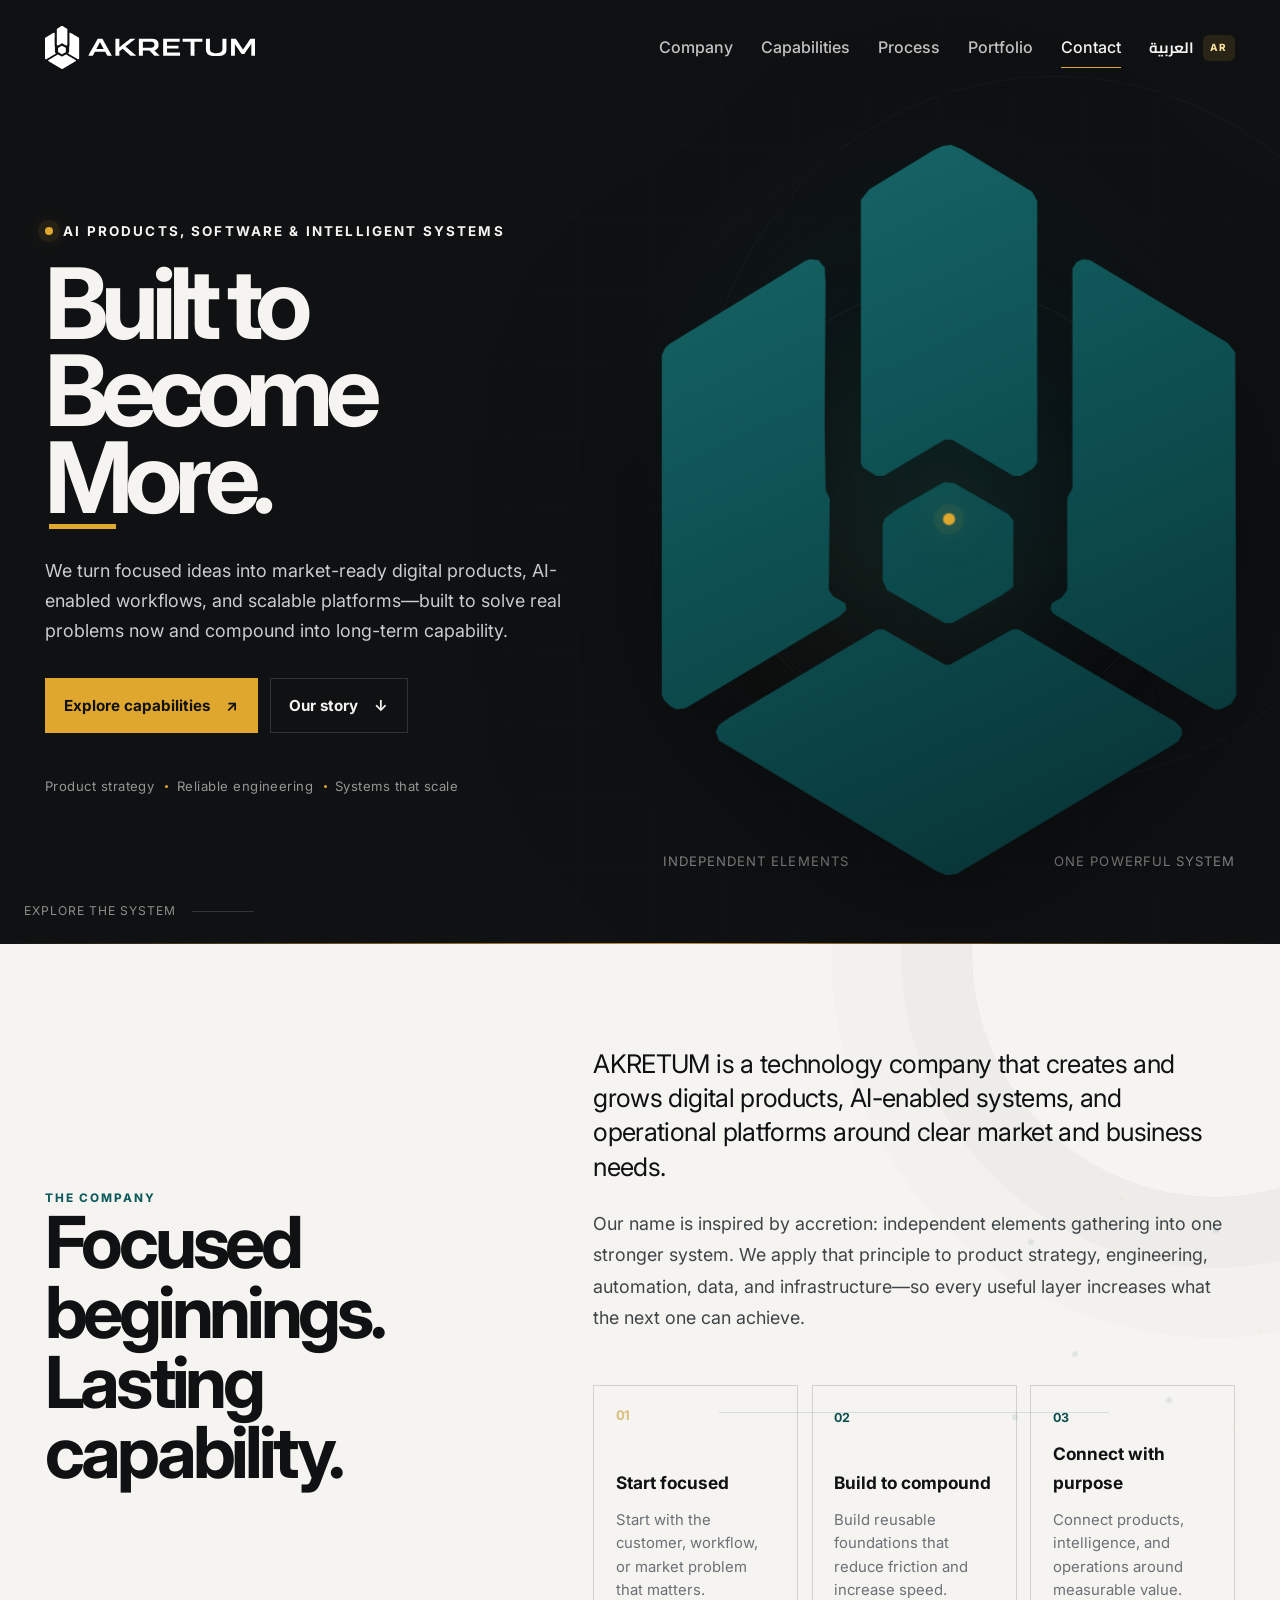
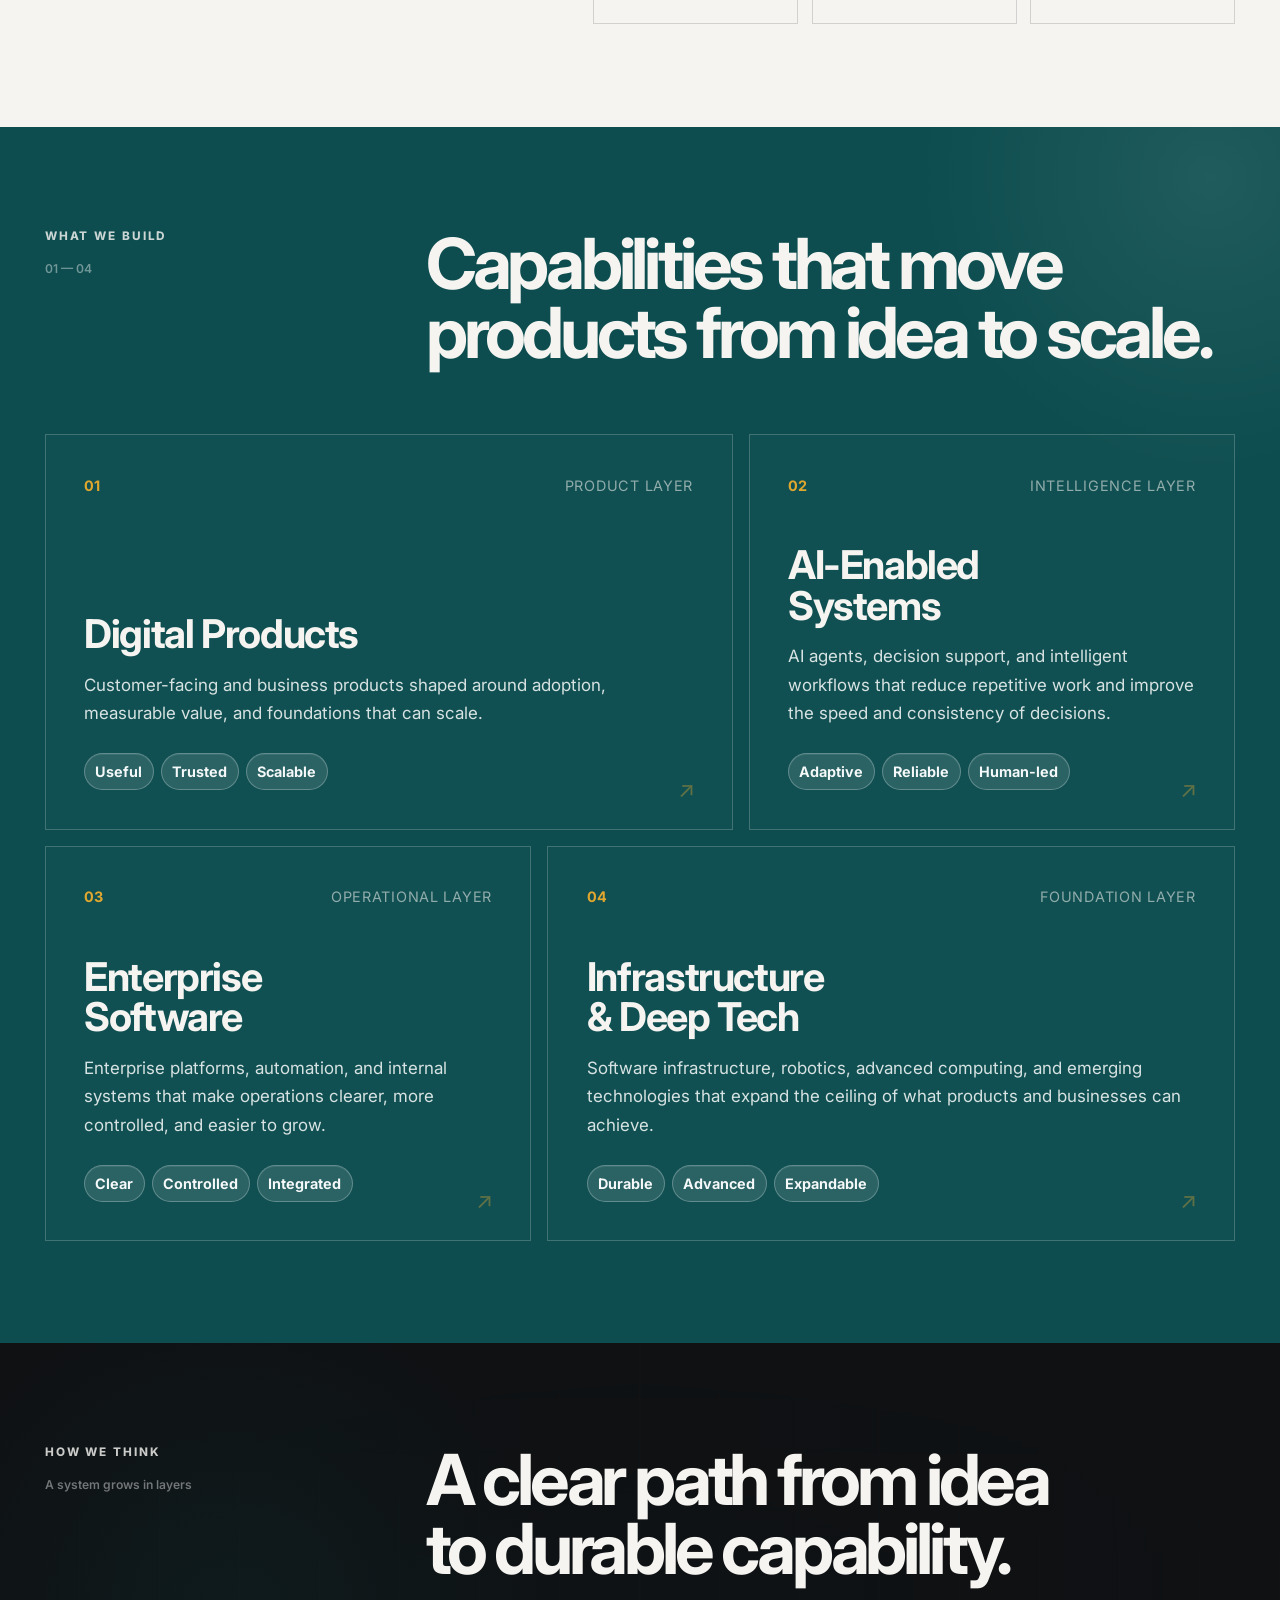
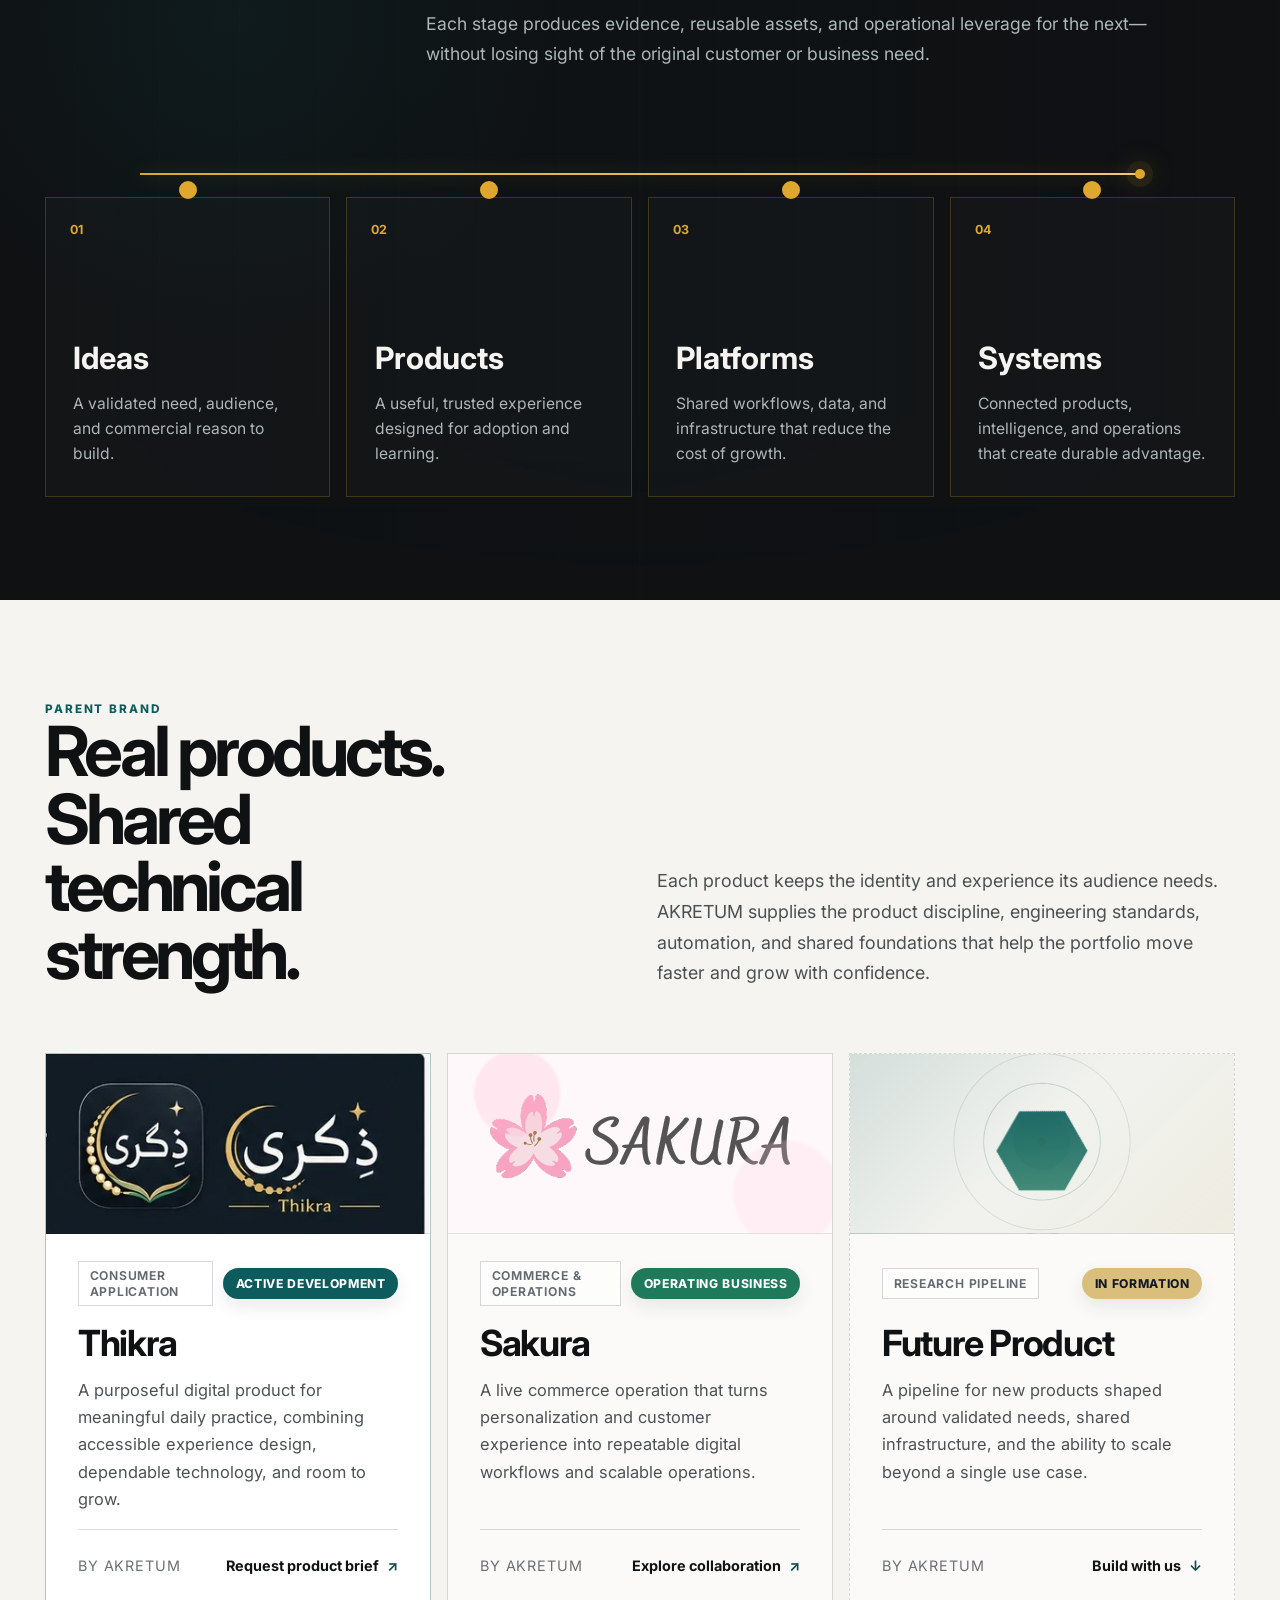
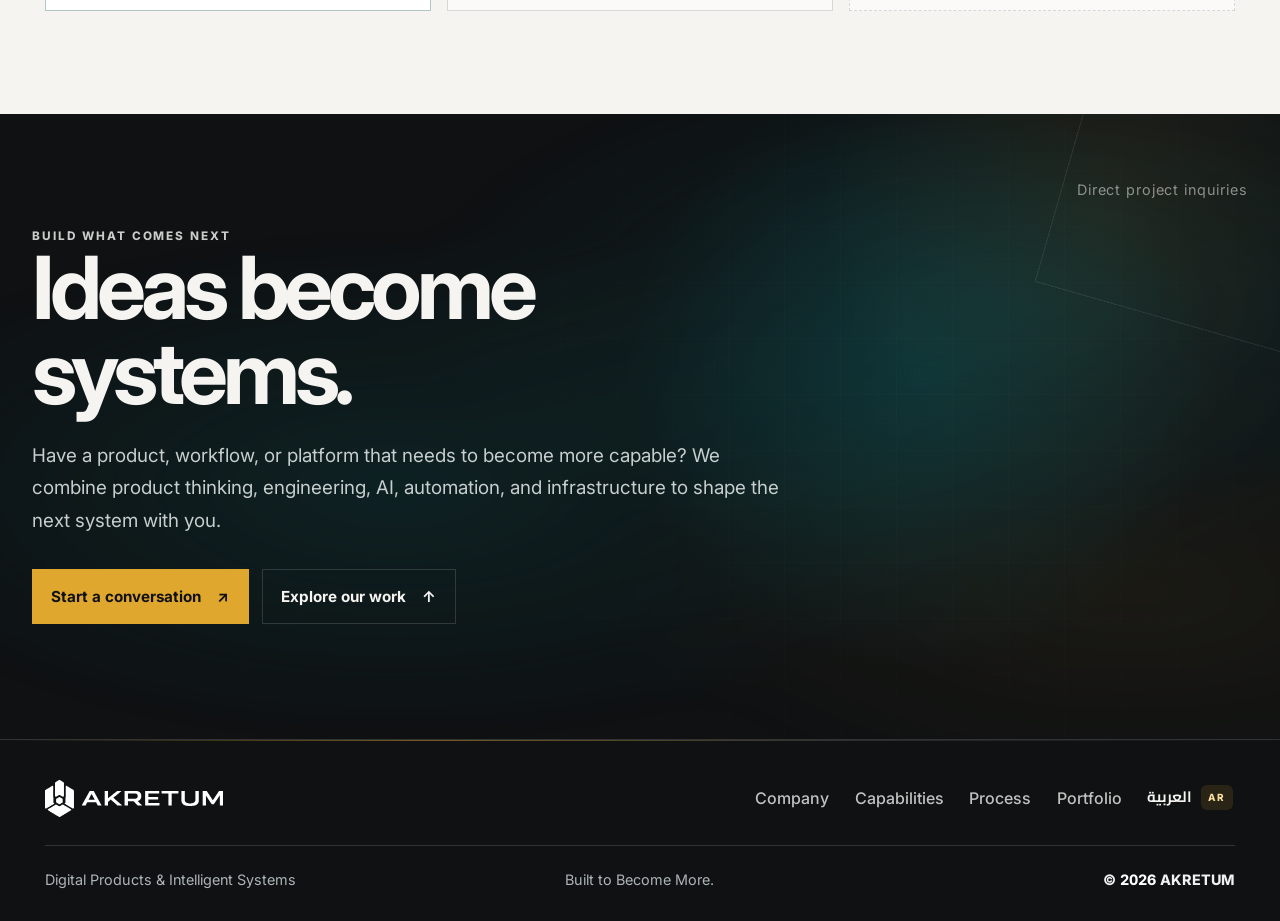
==== commit 2453a85d: "Publish AKRETUM website from e36fe42d19f6d582f8fac3fba88c298a77dfd029" ====
--- a/index.html
+++ b/index.html
@@ -36,28 +36,26 @@
   <link rel="stylesheet" href="/stability.css?v=disc24-bilingual-seo-motion-20260731">
   <link rel="stylesheet" href="/refinement.css?v=disc24-bilingual-seo-motion-20260731">
   <link rel="stylesheet" href="/product-polish.css?v=disc24-bilingual-seo-motion-20260731">
-  <link rel="stylesheet" href="/motion-system.css?v=disc24-bilingual-seo-motion-20260731">
-  <link rel="stylesheet" href="/bilingual-marketing.css?v=disc37-full-locale-parity-20260802">
+  <link rel="stylesheet" href="/bilingual-marketing.css?v=disc37-premium-motion-v18-20260803">
   <link rel="stylesheet" href="/site-identity.css?v=disc25-site-identity-20260731">
   <link rel="stylesheet" href="/design-system-alignment.css?v=disc37-full-locale-parity-20260802">
-  <link rel="stylesheet" href="/motion-safety.css?v=disc37-full-locale-parity-20260802">
+  <link rel="stylesheet" href="/motion-safety.css?v=disc37-premium-motion-v18-20260803">
   <link rel="stylesheet" href="/responsive-layout.css?v=disc37-full-locale-parity-20260802">
-  <link rel="stylesheet" href="/visual-motion-polish.css?v=disc37-full-locale-parity-20260802">
+  <link rel="stylesheet" href="/visual-motion-polish.css?v=disc37-premium-motion-v18-20260803">
   <link rel="stylesheet" href="/hero-parity.css?v=disc37-full-locale-parity-20260802&rev=disc37-exact-half-crop-v4-20260802">
   <link rel="stylesheet" href="/hero-edge-contract.css?v=disc37-stable-orbits-v10-20260802">
   <link rel="stylesheet" href="/interface-polish.css?v=disc37-mobile-header-locale-v12-20260802">
-  <link rel="stylesheet" href="/motion-performance.css?v=disc37-mobile-590-motion-performance-v16-20260802">
+  <link rel="stylesheet" href="/motion-performance.css?v=disc37-premium-motion-v18-20260803">
   <script type="application/ld+json">[{"@context":"https://schema.org","@type":"Organization","@id":"https://akretum.github.io/#organization","name":"AKRETUM","url":"https://akretum.github.io/","logo":"https://akretum.github.io/favicon.svg","description":"AKRETUM builds AI-enabled products, enterprise software, automation, and scalable digital platforms.","contactPoint":{"@type":"ContactPoint","contactType":"project inquiries","url":"https://wa.me/akretum","availableLanguage":["English","Arabic"]}},{"@context":"https://schema.org","@type":"WebSite","@id":"https://akretum.github.io/#website","url":"https://akretum.github.io/","name":"AKRETUM","alternateName":"AKRETUM Digital Products & Intelligent Systems","description":"AKRETUM builds AI-enabled products, enterprise software, automation, and scalable digital platforms.","inLanguage":["en","ar"],"publisher":{"@id":"https://akretum.github.io/#organization"}},{"@context":"https://schema.org","@type":"WebPage","@id":"https://akretum.github.io/#webpage","url":"https://akretum.github.io/","name":"AKRETUM | AI Products, Intelligent Systems & Digital Platforms","description":"AKRETUM builds AI-enabled products, enterprise software, automation, and scalable digital platforms.","inLanguage":"en","isPartOf":{"@id":"https://akretum.github.io/#website"},"about":{"@id":"https://akretum.github.io/#organization"}}]</script>
   <script src="/canonical-host.js?v=disc24-bilingual-seo-motion-20260731" data-canonical-host></script>
-  <script defer src="/script.js?v=disc37-full-locale-parity-20260802&perf=disc37-mobile-590-motion-performance-v16-20260802"></script>
+  <script defer src="/script.js?v=disc37-premium-motion-v18-20260803"></script>
   <script defer src="/safe-navigation.js?v=disc37-full-locale-parity-20260802"></script>
-  <script defer src="/stability.js?v=disc24-bilingual-seo-motion-20260731&perf=disc37-mobile-590-motion-performance-v16-20260802"></script>
-  <script defer src="/motion-system.js?v=disc37-full-locale-parity-20260802&perf=disc37-mobile-590-motion-performance-v16-20260802"></script>
-  <script defer src="/bilingual-marketing.js?v=disc37-full-locale-parity-20260802&perf=disc37-mobile-590-motion-performance-v16-20260802"></script>
+  <script defer src="/motion-system.js?v=disc37-premium-motion-v18-20260803"></script>
   <link rel="stylesheet" href="/mobile-hero-scale.css?v=disc37-mobile-590-motion-performance-v16-20260802">
-  <link rel="stylesheet" href="/scroll-reveal-speed.css?v=disc37-fast-scroll-reveals-v17-20260802">
+  <link rel="stylesheet" href="/motion-system.css?v=disc37-premium-motion-v18-20260803">
+  <link rel="stylesheet" href="/motion-depth.css?v=disc37-premium-motion-v18-20260803">
 </head>
-<body data-scroll-reveal-speed="disc37-fast-scroll-reveals-v17-20260802" data-responsive-refinement="disc37-mobile-590-motion-performance-v16-20260802" data-canonical-url="https://akretum.github.io/" data-visual-release="disc37-full-locale-parity" data-layout-contract="shared" data-visual-revision="disc37-exact-half-crop-v4-20260802" data-visual-hotfix="disc37-stable-orbits-v10-20260802" data-interface-polish="disc37-mobile-header-locale-v12-20260802" data-motion-performance="disc37-mobile-590-motion-performance-v16-20260802" data-locale="en">
+<body data-responsive-refinement="disc37-mobile-590-motion-performance-v16-20260802" data-canonical-url="https://akretum.github.io/" data-visual-release="disc37-full-locale-parity" data-layout-contract="shared" data-visual-revision="disc37-exact-half-crop-v4-20260802" data-visual-hotfix="disc37-stable-orbits-v10-20260802" data-interface-polish="disc37-mobile-header-locale-v12-20260802" data-motion-performance="disc37-premium-motion-v18-20260803" data-premium-motion="disc37-premium-motion-v18-20260803" data-locale="en">
   <a class="skip-link" href="#main">Skip to content</a>
 
   <header class="site-header" data-header>
--- a/bilingual-marketing.css
+++ b/bilingual-marketing.css
@@ -1,5 +1,6 @@
-/* DISC-37 shared bilingual controls and motion coverage.
-   Locale-specific direction is intentionally excluded from this file.
+/* DISC-37 v18 shared bilingual control styling.
+   Section motion is owned exclusively by motion-system.css and motion-system.js.
+   Locale-specific direction remains in arabic-mobile-rtl.css.
 */
 
 .language-switch {
@@ -14,206 +15,23 @@
   font-weight: 720;
   letter-spacing: 0.02em;
   transition:
-    transform 240ms var(--motion-ease),
-    color 240ms ease,
-    background 240ms ease,
-    border-color 240ms ease,
-    box-shadow 240ms ease;
+    color 220ms ease,
+    background 220ms ease,
+    border-color 220ms ease,
+    translate 260ms var(--motion-ease);
 }
 
 .language-switch:hover,
 .language-switch:focus-visible {
-  transform: translateY(-2px) rotate(-1deg);
+  translate: 0 -1px;
   color: #0f1113;
   background: #d9be7c;
   border-color: #d9be7c;
-  box-shadow: 0 10px 24px rgba(217, 190, 124, 0.22);
 }
 
 .footer__nav .language-switch {
   min-height: 32px;
   padding-block: 0.34rem;
-}
-
-html:not(.no-js) [data-micro-motion] {
-  opacity: 0;
-  transform: translate3d(0, 12px, 0);
-  filter: blur(3px);
-  transition:
-    opacity 620ms var(--motion-ease),
-    transform 620ms var(--motion-ease),
-    filter 620ms var(--motion-ease);
-  transition-delay: var(--micro-delay, 0ms);
-}
-
-html:not(.no-js) [data-micro-motion="left"] {
-  transform: translate3d(-14px, 0, 0);
-}
-
-html:not(.no-js) [data-micro-motion="right"] {
-  transform: translate3d(14px, 0, 0);
-}
-
-html:not(.no-js) [data-micro-motion="scale"] {
-  transform: scale(0.965);
-}
-
-html:not(.no-js) [data-micro-motion].micro-visible {
-  opacity: 1;
-  transform: none;
-  filter: none;
-}
-
-.eyebrow,
-.section-index,
-.hero-proof span,
-.hero-visual__caption span,
-.contact-panel__email,
-.footer__bottom p {
-  transition:
-    color 240ms ease,
-    opacity 240ms ease,
-    letter-spacing 320ms var(--motion-ease),
-    transform 320ms var(--motion-ease);
-}
-
-section:hover > .shell .eyebrow,
-.contact-panel:hover .eyebrow {
-  letter-spacing: 0.16em;
-}
-
-.hero-proof span:hover,
-.hero-visual__caption span:hover,
-.footer__bottom p:hover {
-  color: #d9be7c;
-  transform: translateY(-2px);
-}
-
-.story-principles > div {
-  position: relative;
-  overflow: hidden;
-  transition:
-    transform 360ms var(--motion-ease),
-    background 280ms ease,
-    border-color 280ms ease,
-    box-shadow 360ms ease;
-}
-
-.story-principles > div::after {
-  content: "";
-  position: absolute;
-  inset: auto 0 0;
-  height: 2px;
-  background: linear-gradient(90deg, #0d5b5d, #d9be7c);
-  transform: scaleX(0);
-  transform-origin: left;
-  transition: transform 420ms var(--motion-ease);
-}
-
-.story-principles > div:hover {
-  transform: translateY(-4px);
-  background: rgba(13, 91, 93, 0.035);
-  border-color: rgba(13, 91, 93, 0.2);
-  box-shadow: 0 14px 34px rgba(15, 17, 19, 0.07);
-}
-
-.story-principles > div:hover::after {
-  transform: scaleX(1);
-}
-
-.story-principles > div > span,
-.story-principles strong,
-.story-principles small {
-  transition: transform 300ms var(--motion-ease), color 240ms ease;
-}
-
-.story-principles > div:hover > span {
-  color: #d9be7c;
-  transform: translateY(-2px) scale(1.08);
-}
-
-.story-principles > div:hover strong {
-  color: #0d5b5d;
-  transform: translateX(3px);
-}
-
-.capability-card__number,
-.capability-card__type,
-.capability-card h3,
-.capability-card p,
-.capability-card__arrow {
-  transition:
-    transform 340ms var(--motion-ease),
-    color 260ms ease,
-    opacity 260ms ease;
-}
-
-.capability-card:hover .capability-card__number,
-.capability-card:focus-visible .capability-card__number {
-  transform: scale(1.14) rotate(-3deg);
-  color: #d9be7c;
-}
-
-.capability-card:hover h3,
-.capability-card:focus-visible h3 {
-  transform: translateX(5px);
-}
-
-.capability-card:hover .capability-card__arrow,
-.capability-card:focus-visible .capability-card__arrow {
-  transform: translate3d(5px, -5px, 0) rotate(8deg);
-}
-
-.flow-step p,
-.flow-step__number {
-  transition: transform 300ms var(--motion-ease), opacity 260ms ease, color 260ms ease;
-}
-
-.flow-step:hover p,
-.flow-step:focus-within p {
-  transform: translateY(-2px);
-  opacity: 1;
-}
-
-.product-card h3,
-.product-card > p,
-.product-card__footer > span,
-.product-card__meta > span {
-  transition:
-    transform 320ms var(--motion-ease),
-    color 260ms ease,
-    opacity 260ms ease;
-}
-
-.product-card:hover h3,
-.product-card:focus-within h3 {
-  transform: translateX(4px);
-  color: #0d5b5d;
-}
-
-.product-card:hover > p,
-.product-card:focus-within > p {
-  transform: translateY(-2px);
-}
-
-.product-card:hover .product-card__footer > span,
-.product-card:focus-within .product-card__footer > span {
-  color: #0d5b5d;
-  transform: translateY(-1px);
-}
-
-.contact-panel__grid {
-  transition: opacity 500ms ease, transform 900ms var(--motion-ease);
-}
-
-.contact-panel:hover .contact-panel__grid {
-  opacity: 0.82;
-  transform: scale(1.035) rotate(0.6deg);
-}
-
-.contact-panel:hover .contact-panel__email {
-  color: #d9be7c;
-  transform: translateY(-2px);
 }
 
 @media (max-width: 760px) {
@@ -224,25 +42,8 @@
 }
 
 @media (prefers-reduced-motion: reduce) {
-  html:not(.no-js) [data-micro-motion] {
-    opacity: 1 !important;
-    transform: none !important;
-    filter: none !important;
+  .language-switch {
     transition: none !important;
-  }
-
-  .language-switch,
-  .story-principles > div,
-  .story-principles > div::after,
-  .capability-card__number,
-  .capability-card h3,
-  .capability-card__arrow,
-  .flow-step p,
-  .product-card h3,
-  .product-card > p,
-  .contact-panel__grid {
-    animation: none !important;
-    transition: none !important;
-    transform: none !important;
+    translate: none !important;
   }
 }
--- a/motion-safety.css
+++ b/motion-safety.css
@@ -1,7 +1,7 @@
-/* DISC-37 fail-open motion safety.
-   Normal JavaScript-enhanced sessions keep the approved entrance animations.
-   Content is forced visible only when JavaScript is unavailable or an explicit
-   runtime fallback is activated.
+/* DISC-37 v18 fail-open motion safety.
+   Normal JavaScript-enhanced sessions keep the premium motion system.
+   Content is forced visible when JavaScript is unavailable, reduced motion is
+   requested, or the shared motion controller activates its fallback state.
 */
 
 html,
@@ -28,7 +28,10 @@
   .hero-mark__complete,
   .hero-mark__core,
   .reveal,
-  .motion-item
+  .motion-item,
+  .footer__brand,
+  .footer__nav,
+  .footer__bottom > *
 ):not(.language-switch),
 html.motion-fallback :where(
   [data-reveal],
@@ -40,12 +43,17 @@
   .hero-mark__complete,
   .hero-mark__core,
   .reveal,
-  .motion-item
+  .motion-item,
+  .footer__brand,
+  .footer__nav,
+  .footer__bottom > *
 ):not(.language-switch) {
   opacity: 1 !important;
   visibility: visible !important;
   filter: none !important;
   transform: none !important;
+  translate: none !important;
+  scale: 1 !important;
   clip-path: none !important;
   animation: none !important;
   transition: none !important;
@@ -78,12 +86,20 @@
   visibility: visible;
 }
 
+html.no-js .footer::before,
+html.motion-fallback .footer::before {
+  transform: scaleX(1) !important;
+  animation: none !important;
+  transition: none !important;
+}
+
 .footer__bottom p:last-child,
 .footer__bottom [data-year] {
   opacity: 1 !important;
   visibility: visible !important;
   filter: none !important;
   transform: none !important;
+  translate: none !important;
 }
 
 @media (prefers-reduced-motion: reduce) {
--- a/visual-motion-polish.css
+++ b/visual-motion-polish.css
@@ -1,59 +1,13 @@
-/* DISC-37 locale-neutral visual and motion polish.
-   Geometry is owned by responsive-layout.css and hero-parity.css.
+/* DISC-37 v18 compatibility layer.
+   Responsive visibility stays here. All section transforms and interaction
+   motion are owned by motion-system.css.
 */
-
-@media (max-width: 960px) {
-  .capability-card,
-  .product-card,
-  .flow-step {
-    --tilt-x: 0deg;
-    --tilt-y: 0deg;
-  }
-
-  html:not(.no-js):not(.motion-fallback) [data-motion] {
-    opacity: 0;
-    filter: blur(4px);
-    transform: translate3d(0, 22px, 0) scale(0.99) !important;
-  }
-
-  html:not(.no-js):not(.motion-fallback) [data-motion="left"] {
-    transform: translate3d(-22px, 0, 0) !important;
-  }
-
-  html:not(.no-js):not(.motion-fallback) [data-motion="right"] {
-    transform: translate3d(22px, 0, 0) !important;
-  }
-
-  html:not(.no-js):not(.motion-fallback) [data-motion="scale"] {
-    transform: scale(0.955) !important;
-  }
-
-  html:not(.no-js):not(.motion-fallback) [data-motion="soft"] {
-    transform: translate3d(0, 14px, 0) !important;
-  }
-
-  html:not(.no-js):not(.motion-fallback) [data-motion].motion-visible {
-    opacity: 1 !important;
-    filter: none !important;
-    transform: none !important;
-  }
-
-  .flow-step {
-    opacity: 0.48 !important;
-  }
-
-  .flow-step[data-state="complete"],
-  .flow-step[data-state="current"] {
-    opacity: 1 !important;
-  }
-}
 
 @media (max-width: 820px) {
   .site-nav:not(.open) .language-switch {
     visibility: hidden !important;
     opacity: 0 !important;
     pointer-events: none !important;
-    transform: none !important;
   }
 
   .site-nav.open .language-switch {
@@ -63,19 +17,20 @@
   }
 }
 
-@media (hover: hover) and (pointer: fine) and (max-width: 960px) {
-  html:not(.no-js):not(.motion-fallback) .capability-card.motion-visible:hover,
-  html:not(.no-js):not(.motion-fallback) .capability-card.motion-visible:focus-visible {
-    transform: translateY(-7px) scale(1.006) !important;
-  }
-
-  html:not(.no-js):not(.motion-fallback) .flow-step.motion-visible:hover,
-  html:not(.no-js):not(.motion-fallback) .flow-step.motion-visible:focus-within {
-    transform: translateY(-4px) !important;
-  }
-
-  html:not(.no-js):not(.motion-fallback) .product-card.motion-visible:hover,
-  html:not(.no-js):not(.motion-fallback) .product-card.motion-visible:focus-within {
-    transform: translateY(-8px) !important;
+@media (max-width: 960px), (hover: none), (pointer: coarse) {
+  .capability-card,
+  .product-card,
+  .flow-step {
+    --tilt-x: 0deg !important;
+    --tilt-y: 0deg !important;
   }
 }
+
+@media (prefers-reduced-motion: reduce) {
+  .site-nav a,
+  .language-switch {
+    transition: none !important;
+    transform: none !important;
+    translate: none !important;
+  }
+}
--- a/motion-performance.css
+++ b/motion-performance.css
@@ -1,54 +1,48 @@
-/* DISC-37 v16 motion performance layer.
-   The approved animation names, durations, easing, delays, distances, blur
-   amounts, and visual states remain unchanged. This layer limits compositor
-   promotion to active entrances and pauses continuous Hero work only while the
-   Hero is outside the rendered viewport or the document is hidden.
+/* DISC-37 v18 motion performance safeguards.
+   This file contains compositor and containment policy only. Motion values and
+   section behavior are owned by motion-system.css and motion-system.js.
 */
 
-.site-header {
-  backface-visibility: hidden;
-  transform: translateZ(0);
-}
-
-html:not(.no-js):not(.motion-fallback) [data-reveal],
-html:not(.no-js):not(.motion-fallback) [data-motion],
-html:not(.no-js):not(.motion-fallback) [data-micro-motion] {
-  backface-visibility: hidden;
-  will-change: auto !important;
-}
-
-html:not(.no-js):not(.motion-fallback) [data-reveal].reveal-active {
-  will-change: opacity, transform !important;
-}
-
-html:not(.no-js):not(.motion-fallback) [data-motion].motion-active,
-html:not(.no-js):not(.motion-fallback) [data-micro-motion].micro-active {
-  will-change: opacity, transform, filter !important;
-}
-
+.site-header,
 .hero-visual,
 .hero-mark,
 .hero-mark__piece,
 .hero-mark__complete,
 .hero-mark__core,
 .hero-orbit,
-.scroll-cue__line::after {
+.capability-card,
+.product-card,
+.contact-panel {
   backface-visibility: hidden;
 }
 
-.hero.motion-paused .hero-orbit--one,
-.hero.motion-paused .hero-orbit--two,
-.hero.motion-paused .hero-mark__piece,
-.hero.motion-paused .hero-mark__complete,
-.hero.motion-paused .hero-mark__core,
-.hero.motion-paused .scroll-cue__line::after {
+html:not(.no-js):not(.motion-fallback) :where([data-reveal], [data-motion]) {
+  will-change: auto !important;
+}
+
+html:not(.no-js):not(.motion-fallback) :where([data-reveal], [data-motion]).motion-active {
+  will-change: opacity, translate, scale, filter !important;
+}
+
+.motion-interacting {
+  will-change: transform;
+}
+
+.hero.motion-paused :where(
+  .hero-orbit--one,
+  .hero-orbit--two,
+  .hero-mark__piece,
+  .hero-mark__complete,
+  .hero-mark__core,
+  .scroll-cue__line::after
+),
+.contact.motion-paused .contact-panel::before {
   animation-play-state: paused !important;
 }
 
 @media (prefers-reduced-motion: reduce) {
-  html:not(.no-js):not(.motion-fallback) [data-reveal],
-  html:not(.no-js):not(.motion-fallback) [data-motion],
-  html:not(.no-js):not(.motion-fallback) [data-micro-motion] {
+  html:not(.no-js):not(.motion-fallback) :where([data-reveal], [data-motion]),
+  .motion-interacting {
     will-change: auto !important;
   }
 }
--- a/motion-system.css
+++ b/motion-system.css
@@ -1,19 +1,22 @@
-/* DISC-23 — semantic product hierarchy and interaction system.
-   Loaded last so accepted layout decisions remain intact unless explicitly approved here.
+/* DISC-37 v18 premium motion system.
+   One shared CSS contract for the single Website/motion-system.js controller.
+   Geometry, copy, typography, colors, ProductionMaster assets, and RTL mirroring
+   remain owned by their existing canonical layers.
 */
 
 :root {
   --motion-ease: cubic-bezier(0.22, 1, 0.36, 1);
-  --motion-fast: 220ms;
-  --motion-medium: 520ms;
-  --motion-slow: 820ms;
+  --motion-micro: 220ms;
+  --motion-hover: 380ms;
+  --motion-section-opacity: 520ms;
+  --motion-section-transform: 620ms;
+  --motion-filter: 480ms;
   --status-teal: #0d5b5d;
   --status-jade: #1f7a5c;
   --status-gold: #d9be7c;
   --status-charcoal: #111827;
 }
 
-/* Equal portfolio geometry on desktop. */
 @media (min-width: 761px) {
   .product-grid {
     grid-template-columns: repeat(3, minmax(0, 1fr)) !important;
@@ -35,14 +38,9 @@
 .product-card::before {
   position: relative;
   z-index: 0;
-  transform: scale(1);
   transform-origin: center;
-  transition:
-    transform var(--motion-slow) var(--motion-ease),
-    filter var(--motion-medium) ease;
-}
-
-/* Future Product: an emerging AKRETUM system rather than a placeholder plus sign. */
+}
+
 .product-card:nth-child(3)::before {
   content: "" !important;
   color: transparent;
@@ -66,19 +64,17 @@
   aspect-ratio: 1;
   transform: translateX(-50%) rotate(30deg);
   clip-path: polygon(50% 0%, 93% 25%, 93% 75%, 50% 100%, 7% 75%, 7% 25%);
-  background:
-    linear-gradient(145deg, rgba(13, 91, 93, 0.96), rgba(31, 122, 92, 0.78));
+  background: linear-gradient(145deg, rgba(13, 91, 93, 0.96), rgba(31, 122, 92, 0.78));
   border: 1px solid rgba(17, 24, 39, 0.12);
   box-shadow:
     0 0 0 13px rgba(13, 91, 93, 0.055),
     0 0 0 27px rgba(13, 91, 93, 0.025),
     0 22px 46px rgba(13, 91, 93, 0.18);
   transition:
-    transform var(--motion-slow) var(--motion-ease),
-    box-shadow var(--motion-medium) ease;
-}
-
-/* Product category = neutral descriptor. Product status = solid semantic signal. */
+    transform var(--motion-hover) var(--motion-ease),
+    box-shadow var(--motion-hover) ease;
+}
+
 .product-card__meta {
   align-items: center;
 }
@@ -96,11 +92,6 @@
   letter-spacing: 0.065em;
   line-height: 1.25;
   text-transform: uppercase;
-  transition:
-    color var(--motion-fast) ease,
-    border-color var(--motion-fast) ease,
-    background var(--motion-fast) ease,
-    transform var(--motion-fast) var(--motion-ease);
 }
 
 .status-pill,
@@ -116,10 +107,6 @@
   line-height: 1.25;
   text-transform: uppercase;
   box-shadow: 0 7px 18px rgba(17, 24, 39, 0.09);
-  transition:
-    transform var(--motion-fast) var(--motion-ease),
-    box-shadow var(--motion-fast) ease,
-    filter var(--motion-fast) ease;
 }
 
 .product-card:nth-child(1) .status-pill {
@@ -137,172 +124,535 @@
   color: var(--status-charcoal) !important;
 }
 
-/* Capability tags remain one family but become visibly solid and legible. */
 .capability-tags li {
   border-color: rgba(255, 255, 255, 0.26) !important;
   background: rgba(255, 255, 255, 0.11) !important;
   color: rgba(255, 255, 255, 0.96) !important;
   box-shadow: inset 0 1px 0 rgba(255, 255, 255, 0.08);
   font-weight: 680;
+}
+
+html:not(.no-js):not(.motion-fallback) main section:not(.hero) :where([data-reveal], [data-motion]),
+html:not(.no-js):not(.motion-fallback) .footer :where([data-reveal], [data-motion]) {
+  --motion-origin-x: 0px;
+  --motion-origin-y: 20px;
+  --motion-origin-scale: 0.988;
+  opacity: 0;
+  visibility: visible;
+  filter: blur(4px);
+  transform: none !important;
+  translate: var(--motion-origin-x) var(--motion-origin-y);
+  scale: var(--motion-origin-scale);
   transition:
-    transform var(--motion-fast) var(--motion-ease),
-    background var(--motion-fast) ease,
-    border-color var(--motion-fast) ease,
-    box-shadow var(--motion-fast) ease;
-}
-
-/* Entrance-motion primitives. JS assigns variants and delays to all major content groups. */
-html:not(.no-js) [data-motion] {
-  opacity: 0;
-  filter: blur(5px);
-  transform: translate3d(0, 26px, 0) scale(0.987);
+    opacity var(--motion-section-opacity) ease,
+    translate var(--motion-section-transform) var(--motion-ease),
+    scale var(--motion-section-transform) var(--motion-ease),
+    filter var(--motion-filter) ease;
+  transition-delay: min(var(--motion-delay, var(--reveal-delay, 0ms)), 160ms);
+}
+
+html:not(.no-js):not(.motion-fallback) [data-motion="left"] {
+  --motion-origin-x: -24px;
+  --motion-origin-y: 0px;
+}
+
+html:not(.no-js):not(.motion-fallback) [data-motion="right"] {
+  --motion-origin-x: 24px;
+  --motion-origin-y: 0px;
+}
+
+html:not(.no-js):not(.motion-fallback) [data-motion="scale"] {
+  --motion-origin-y: 12px;
+  --motion-origin-scale: 0.97;
+}
+
+html:not(.no-js):not(.motion-fallback) [data-motion="soft"] {
+  --motion-origin-y: 10px;
+  --motion-origin-scale: 0.995;
+}
+
+html:not(.no-js):not(.motion-fallback) :where(
+  [data-reveal].is-visible,
+  [data-reveal].motion-visible,
+  [data-motion].motion-visible
+) {
+  opacity: 1;
+  filter: none;
+  translate: 0 0;
+  scale: 1;
+}
+
+/* SECTION 1: Header Material Morph. */
+.site-header {
+  backface-visibility: hidden;
+}
+
+.site-header,
+.site-header .site-header__inner {
   transition:
-    opacity var(--motion-slow) var(--motion-ease),
-    transform var(--motion-slow) var(--motion-ease),
-    filter var(--motion-slow) var(--motion-ease);
-  transition-delay: var(--motion-delay, 0ms);
-  will-change: opacity, transform, filter;
-}
-
-html:not(.no-js) [data-motion="left"] {
-  transform: translate3d(-30px, 0, 0);
-}
-
-html:not(.no-js) [data-motion="right"] {
-  transform: translate3d(30px, 0, 0);
-}
-
-html:not(.no-js) [data-motion="scale"] {
-  transform: scale(0.94);
-}
-
-html:not(.no-js) [data-motion="soft"] {
-  transform: translate3d(0, 14px, 0);
-  filter: blur(8px);
-}
-
-html:not(.no-js) [data-motion].motion-visible {
-  opacity: 1;
-  filter: blur(0);
-  transform: none;
-}
-
-/* Navigation: precise underline sweep. */
-.site-nav a,
-.footer__nav a {
+    height 360ms var(--motion-ease),
+    background 360ms ease,
+    border-color 360ms ease,
+    box-shadow 420ms var(--motion-ease),
+    backdrop-filter 360ms ease;
+}
+
+.site-header.scrolled {
+  border-bottom-color: rgba(255, 255, 255, 0.12);
+  background: rgba(15, 17, 19, 0.92);
+  -webkit-backdrop-filter: blur(18px) saturate(128%);
+  backdrop-filter: blur(18px) saturate(128%);
+  box-shadow: 0 14px 38px rgba(0, 0, 0, 0.16);
+}
+
+.site-header .brand img {
+  transition:
+    translate var(--motion-hover) var(--motion-ease),
+    filter var(--motion-hover) ease;
+}
+
+.site-header .brand:hover img,
+.site-header .brand:focus-visible img {
+  translate: 0 -2px;
+  filter: drop-shadow(0 7px 16px rgba(224, 167, 47, 0.12));
+}
+
+.site-nav a::after {
+  right: auto !important;
+  width: 100% !important;
+  transform: scaleX(0) !important;
+  transform-origin: right center !important;
+  transition: transform 360ms var(--motion-ease) !important;
+}
+
+.site-nav a:hover::after,
+.site-nav a:focus-visible::after,
+.site-nav a[aria-current="true"]::after {
+  transform: scaleX(1) !important;
+  transform-origin: left center !important;
+}
+
+@media (max-width: 820px) {
+  .site-header .brand:hover img,
+  .site-header .brand:focus-visible img {
+    translate: none;
+    filter: none;
+  }
+
+  .site-nav a {
+    opacity: 0;
+    transform: translate3d(0, -7px, 0);
+    transition:
+      opacity 240ms ease,
+      transform 320ms var(--motion-ease),
+      background 220ms ease,
+      color 220ms ease !important;
+    transition-delay: 0ms !important;
+  }
+
+  .site-nav.open a {
+    opacity: 1;
+    transform: none;
+    transition-delay: calc(var(--nav-index, 0) * 38ms) !important;
+  }
+}
+
+/* SECTION 2: Hero Accretion Assembly and restrained depth. */
+.hero {
+  --hero-aurora-x: 72%;
+  --hero-aurora-y: 44%;
+  background:
+    radial-gradient(circle at var(--hero-aurora-x) var(--hero-aurora-y), rgba(23, 104, 106, 0.2), transparent 29%),
+    radial-gradient(circle at 68% 58%, rgba(224, 167, 47, 0.055), transparent 22%),
+    var(--charcoal) !important;
+  transition: background-position 320ms ease;
+}
+
+.hero-visual {
+  --hero-depth-x: 0px;
+  --hero-depth-y: 0px;
+  translate: var(--hero-depth-x) var(--hero-depth-y) !important;
+  transform: none !important;
+  transform-style: preserve-3d;
+}
+
+.hero-mark {
+  --hero-tilt-x: 0deg;
+  --hero-tilt-y: 0deg;
+  transform:
+    perspective(1050px)
+    rotateX(var(--hero-tilt-x))
+    rotateY(var(--hero-tilt-y))
+    translateZ(12px) !important;
+  transform-style: preserve-3d;
+  transition: transform 120ms linear !important;
+}
+
+.hero-mark__piece--one {
+  transform-origin: 35% 50%;
+}
+
+.hero-mark__piece--two {
+  transform-origin: 52% 40%;
+}
+
+.hero-mark__piece--three {
+  transform-origin: 66% 58%;
+}
+
+.hero-visual__field {
+  --hero-field-x: 0px;
+  --hero-field-y: 0px;
+  transform: translate3d(var(--hero-field-x), var(--hero-field-y), 0) scale(1.035);
+  transition: opacity 380ms ease;
+}
+
+.hero-orbit {
+  translate: var(--hero-orbit-x, 0px) var(--hero-orbit-y, 0px);
+}
+
+.hero-visual__caption {
+  translate: var(--hero-caption-x, 0px) var(--hero-caption-y, 0px);
+  transition: translate 160ms linear;
+}
+
+.hero .eyebrow,
+.hero .lead,
+.hero-actions,
+.hero-proof {
+  translate: var(--hero-copy-x, 0px) var(--hero-copy-y, 0px);
+}
+
+.button {
+  --magnetic-x: 0px;
+  --magnetic-y: 0px;
+  translate: var(--magnetic-x) var(--magnetic-y);
+  transition:
+    translate 160ms linear,
+    transform var(--motion-micro) var(--motion-ease),
+    box-shadow var(--motion-hover) ease,
+    border-color var(--motion-hover) ease,
+    background var(--motion-hover) ease !important;
+}
+
+.button:hover,
+.button:focus-visible {
+  transform: translateY(-2px) !important;
+}
+
+@media (max-width: 960px) {
+  .hero {
+    --hero-aurora-x: 100%;
+    --hero-aurora-y: 55%;
+  }
+
+  .hero-visual {
+    --hero-depth-x: 0px !important;
+    --hero-depth-y: 0px !important;
+    translate: none !important;
+  }
+
+  .hero-mark {
+    --hero-tilt-x: 0deg !important;
+    --hero-tilt-y: 0deg !important;
+    transform: none !important;
+  }
+
+  .hero-visual__field {
+    transform: translate3d(0, var(--hero-mobile-depth, 0px), 0) scale(1.02);
+    animation: hero-mobile-ambient 24s ease-in-out infinite alternate;
+  }
+
+  .hero-orbit--two {
+    opacity: 0.34 !important;
+  }
+}
+
+@keyframes hero-mobile-ambient {
+  from { opacity: 0.78; }
+  to { opacity: 1; }
+}
+
+/* SECTION 3: Company Accumulation Narrative. */
+.story {
+  --story-progress: 0;
+  --story-ring-scale: 0.72;
+  --story-ring-opacity: 0.08;
+  isolation: isolate;
+}
+
+.story > .shell {
   position: relative;
-  transition: color var(--motion-fast) ease, opacity var(--motion-fast) ease;
-}
-
-.site-nav a::after,
-.footer__nav a::after {
+  z-index: 2;
+}
+
+.story-accumulation {
+  position: absolute;
+  z-index: 0;
+  top: 47%;
+  right: clamp(3rem, 10vw, 12rem);
+  width: 1px;
+  height: 1px;
+  pointer-events: none;
+  opacity: 0.78;
+}
+
+.story-accumulation::before,
+.story-accumulation::after {
   content: "";
   position: absolute;
-  left: 0;
-  bottom: -0.42rem;
-  width: 100%;
-  height: 1px;
-  background: currentColor;
-  transform: scaleX(0);
-  transform-origin: right;
-  transition: transform 300ms var(--motion-ease);
-}
-
-.site-nav a:hover::after,
-.site-nav a:focus-visible::after,
-.footer__nav a:hover::after,
-.footer__nav a:focus-visible::after {
-  transform: scaleX(1);
-  transform-origin: left;
-}
-
-/* Buttons: lift, controlled light, and directional arrow response. */
-.button {
+  inset: -100px;
+  border: 1px solid rgba(13, 91, 93, 0.08);
+  border-radius: 50%;
+  transform: scale(var(--story-ring-scale));
+  opacity: var(--story-ring-opacity);
+}
+
+.story-accumulation::after {
+  inset: -58px;
+  border-color: rgba(224, 167, 47, 0.1);
+}
+
+.story-accumulation span {
+  position: absolute;
+  width: 8px;
+  height: 8px;
+  margin: -4px;
+  border-radius: 50%;
+  background: #0d5b5d;
+  box-shadow: 0 0 16px rgba(13, 91, 93, 0.24);
+  will-change: auto;
+}
+
+.story-accumulation span:nth-child(3n) {
+  width: 5px;
+  height: 5px;
+  margin: -2.5px;
+  background: #d9be7c;
+}
+
+.story-principles {
+  --story-line-progress: var(--story-progress);
   position: relative;
-  overflow: hidden;
-  isolation: isolate;
-  transition:
-    transform var(--motion-fast) var(--motion-ease),
-    box-shadow var(--motion-fast) ease,
-    border-color var(--motion-fast) ease,
-    background var(--motion-fast) ease;
-}
-
-.button::before {
+}
+
+.story-principles::before,
+.story-principles::after {
   content: "";
   position: absolute;
-  z-index: -1;
-  inset: 0;
-  background: linear-gradient(110deg, transparent 18%, rgba(255, 255, 255, 0.25) 48%, transparent 78%);
-  transform: translateX(-130%);
-  transition: transform 620ms var(--motion-ease);
-}
-
-.button-arrow {
-  transition: transform var(--motion-fast) var(--motion-ease);
-}
-
-.button:hover,
-.button:focus-visible {
-  transform: translateY(-3px);
-  box-shadow: 0 13px 28px rgba(0, 0, 0, 0.16);
-}
-
-.button:hover::before,
-.button:focus-visible::before {
-  transform: translateX(130%);
-}
-
-.button:hover .button-arrow,
-.button:focus-visible .button-arrow {
-  transform: translate3d(4px, -2px, 0);
-}
-
-/* Capabilities: depth and local glow. */
+  z-index: 0;
+  top: 1.7rem;
+  left: calc(16.666% + 1.2rem);
+  right: calc(16.666% + 1.2rem);
+  height: 1px;
+  background: rgba(13, 91, 93, 0.14);
+  pointer-events: none;
+}
+
+.story-principles::after {
+  background: linear-gradient(90deg, #0d5b5d, #d9be7c);
+  transform: scaleX(var(--story-line-progress));
+  transform-origin: left center;
+}
+
+.story-principles > div {
+  position: relative;
+  z-index: 1;
+  transition:
+    transform var(--motion-hover) var(--motion-ease),
+    background 280ms ease,
+    border-color 280ms ease,
+    box-shadow var(--motion-hover) ease;
+}
+
+.story-principles > div::after {
+  content: none !important;
+}
+
+.story-principles > div[data-state="active"] > span,
+.story-principles > div:hover > span,
+.story-principles > div:focus-within > span,
+.story-principles > div[data-focused="true"] > span {
+  color: #d9be7c;
+  transform: translateY(-2px) scale(1.06);
+}
+
+.story-principles > div:hover,
+.story-principles > div:focus-within {
+  transform: translateY(-4px);
+  background: rgba(13, 91, 93, 0.035);
+  border-color: rgba(13, 91, 93, 0.2);
+  box-shadow: 0 14px 34px rgba(15, 17, 19, 0.07);
+}
+
+.story-principles > div:hover strong,
+.story-principles > div:focus-within strong {
+  color: #0d5b5d;
+  transform: translateX(4px);
+}
+
+/* SECTION 4: Layered Capability Cards. */
 .capability-card {
+  --pointer-x: 50%;
+  --pointer-y: 50%;
+  --tilt-x: 0deg;
+  --tilt-y: 0deg;
+  position: relative;
+  isolation: isolate;
+  transform:
+    perspective(980px)
+    translate3d(0, var(--card-lift, 0px), 0)
+    rotateX(var(--tilt-x))
+    rotateY(var(--tilt-y));
+  transform-style: preserve-3d;
   transition:
-    transform 420ms var(--motion-ease),
+    transform var(--motion-hover) var(--motion-ease),
     border-color 320ms ease,
     background 320ms ease,
-    box-shadow 420ms ease;
+    box-shadow var(--motion-hover) ease;
+}
+
+.capability-card::before {
+  content: "";
+  position: absolute;
+  z-index: 0;
+  inset: 0;
+  pointer-events: none;
+  opacity: 0;
+  background: radial-gradient(circle 220px at var(--pointer-x) var(--pointer-y), rgba(245, 244, 241, 0.13), transparent 62%);
+  transition: opacity 280ms ease;
+}
+
+.capability-card::after {
+  content: "";
+  position: absolute;
+  z-index: 1;
+  inset: -1px;
+  pointer-events: none;
+  border: 1px solid transparent;
+  background: linear-gradient(105deg, transparent 12%, rgba(224, 167, 47, 0.74), transparent 40%) border-box;
+  -webkit-mask: linear-gradient(#000 0 0) padding-box, linear-gradient(#000 0 0);
+  -webkit-mask-composite: xor;
+  mask-composite: exclude;
+  clip-path: inset(0 100% 0 0);
+  transition: clip-path 520ms var(--motion-ease);
 }
 
 .capability-card:hover,
-.capability-card:focus-visible {
-  transform: translateY(-7px) scale(1.006);
-  border-color: rgba(224, 167, 47, 0.58);
+.capability-card:focus-visible,
+.capability-card.motion-interacting {
+  --card-lift: -7px;
+  border-color: rgba(224, 167, 47, 0.56);
   background: rgba(255, 255, 255, 0.045);
   box-shadow: 0 22px 48px rgba(0, 0, 0, 0.16);
 }
 
+.capability-card:hover::before,
+.capability-card:focus-visible::before,
+.capability-card.motion-interacting::before {
+  opacity: 1;
+}
+
+.capability-card:hover::after,
+.capability-card:focus-visible::after,
+.capability-card.motion-interacting::after {
+  clip-path: inset(0 0 0 0);
+}
+
+.capability-card__top {
+  transform: translateZ(18px);
+}
+
+.capability-card h3 {
+  transform: translateZ(24px);
+}
+
+.capability-card p {
+  transform: translateZ(14px);
+}
+
+.capability-tags {
+  transform: translateZ(20px);
+}
+
+.capability-card__arrow {
+  transform: translate3d(-5px, 5px, 28px);
+}
+
+.capability-card:hover .capability-card__number,
+.capability-card:focus-visible .capability-card__number {
+  color: #d9be7c;
+  transform: scale(1.1) rotate(-2deg);
+}
+
+.capability-card:hover h3,
+.capability-card:focus-visible h3 {
+  translate: 4px 0;
+}
+
 .capability-card:hover .capability-tags li,
 .capability-card:focus-visible .capability-tags li {
-  transform: translateY(-2px);
+  translate: 0 -2px;
   border-color: rgba(224, 167, 47, 0.72) !important;
   background: rgba(255, 255, 255, 0.17) !important;
-  box-shadow: 0 8px 18px rgba(0, 0, 0, 0.1);
-}
-
-/* Process: focused edge and staged number response, distinct from card lift. */
+}
+
+.capability-card:hover .capability-tags li:nth-child(2),
+.capability-card:focus-visible .capability-tags li:nth-child(2) {
+  transition-delay: 35ms;
+}
+
+.capability-card:hover .capability-tags li:nth-child(3),
+.capability-card:focus-visible .capability-tags li:nth-child(3) {
+  transition-delay: 70ms;
+}
+
+/* SECTION 5: Process Signal Flow. */
+.systems {
+  --flow-progress: 0;
+}
+
+.flow-track__progress {
+  transform: scaleX(var(--flow-progress)) !important;
+  transition: transform 120ms linear;
+}
+
+.flow-track__beacon {
+  left: calc(var(--flow-progress) * 100%) !important;
+  transition: left 120ms linear;
+}
+
 .flow-step {
+  transform: translate3d(0, var(--flow-lift, 0px), 0);
   transition:
+    opacity 320ms ease,
+    transform var(--motion-hover) var(--motion-ease),
     border-color 320ms ease,
     background 320ms ease,
-    transform 420ms var(--motion-ease),
-    box-shadow 420ms ease;
-}
-
-.flow-step__number,
-.flow-step strong {
-  transition: color var(--motion-fast) ease, transform var(--motion-fast) var(--motion-ease);
+    box-shadow var(--motion-hover) ease;
+}
+
+.flow-step[data-state="upcoming"] {
+  opacity: 0.46;
+}
+
+.flow-step[data-state="complete"] {
+  opacity: 0.78;
+  border-color: rgba(224, 167, 47, 0.22);
+}
+
+.flow-step[data-state="current"] {
+  --flow-lift: -6px;
+  opacity: 1;
+  border-color: rgba(224, 167, 47, 0.62);
+  background: linear-gradient(160deg, rgba(224, 167, 47, 0.08), rgba(255, 255, 255, 0.025));
+  box-shadow: 0 16px 34px rgba(0, 0, 0, 0.13);
 }
 
 .flow-step:hover,
 .flow-step:focus-within {
-  transform: translateY(-4px);
+  --flow-lift: -4px;
   border-color: rgba(224, 167, 47, 0.58);
-  background: rgba(224, 167, 47, 0.035);
-  box-shadow: inset 0 3px 0 rgba(224, 167, 47, 0.72);
 }
 
 .flow-step:hover .flow-step__number,
@@ -310,100 +660,317 @@
 .flow-step:focus-within .flow-step__number,
 .flow-step:focus-within strong {
   color: #e0a72f;
-  transform: translateX(3px);
-}
-
-/* Product cards: lift, visual expansion, status emphasis. */
+  translate: 3px 0;
+}
+
+.systems::before {
+  content: "";
+  position: absolute;
+  inset: 0;
+  pointer-events: none;
+  opacity: 0.12;
+  background:
+    repeating-linear-gradient(90deg, transparent 0 78px, rgba(255, 255, 255, 0.035) 79px 80px),
+    linear-gradient(90deg, transparent, rgba(13, 91, 93, 0.16), transparent);
+  mask-image: linear-gradient(to bottom, transparent, #000 26%, #000 78%, transparent);
+}
+
+/* SECTION 6: Interactive Typographic Supergraphic and product depth. */
+.portfolio {
+  --portfolio-shift: 0px;
+  --portfolio-mask: 22%;
+}
+
+.portfolio::before {
+  opacity: 0.032 !important;
+  transform: translate3d(var(--portfolio-shift), 0, 0);
+  clip-path: inset(0 var(--portfolio-mask) 0 0);
+  will-change: auto;
+}
+
 .product-card {
+  --pointer-x: 50%;
+  --pointer-y: 50%;
+  --tilt-x: 0deg;
+  --tilt-y: 0deg;
+  --product-lift: 0px;
+  position: relative;
+  isolation: isolate;
+  transform:
+    perspective(1100px)
+    translate3d(0, var(--product-lift), 0)
+    rotateX(var(--tilt-x))
+    rotateY(var(--tilt-y));
+  transform-style: preserve-3d;
   transition:
-    transform 440ms var(--motion-ease),
-    box-shadow 440ms ease,
+    transform var(--motion-hover) var(--motion-ease),
+    box-shadow var(--motion-hover) ease,
     border-color 320ms ease;
 }
 
+.product-card::after {
+  pointer-events: none;
+}
+
+.product-card:not(:nth-child(3))::after {
+  content: "";
+  position: absolute;
+  z-index: 1;
+  inset: 0;
+  opacity: 0;
+  background: radial-gradient(circle 240px at var(--pointer-x) var(--pointer-y), rgba(13, 91, 93, 0.11), transparent 65%);
+  transition: opacity 280ms ease;
+}
+
 .product-card:hover,
-.product-card:focus-within {
-  transform: translateY(-8px);
+.product-card:focus-within,
+.product-card.motion-interacting {
+  --product-lift: -8px;
   border-color: rgba(13, 91, 93, 0.44);
   box-shadow: 0 26px 54px rgba(17, 24, 39, 0.13);
 }
 
+.product-card:not(:nth-child(3)):hover::after,
+.product-card:not(:nth-child(3)):focus-within::after,
+.product-card:not(:nth-child(3)).motion-interacting::after {
+  opacity: 1;
+}
+
+.product-card::before {
+  transform: translateZ(18px) scale(1);
+  transition:
+    transform 520ms var(--motion-ease),
+    filter 380ms ease;
+}
+
 .product-card:hover::before,
 .product-card:focus-within::before {
-  transform: scale(1.035);
-  filter: saturate(1.06) contrast(1.02);
+  transform: translateZ(18px) scale(1.025);
+  filter: saturate(1.05) contrast(1.02);
+}
+
+.product-card__meta {
+  transform: translateZ(22px);
+}
+
+.product-card h3 {
+  transform: translateZ(24px);
+}
+
+.product-card > p {
+  transform: translateZ(12px);
+}
+
+.product-card__footer {
+  transform: translateZ(18px);
 }
 
 .product-card:nth-child(3):hover::after,
 .product-card:nth-child(3):focus-within::after {
-  transform: translateX(-50%) rotate(90deg) scale(1.08);
+  transform: translateX(-50%) rotate(88deg) scale(1.06);
   box-shadow:
     0 0 0 15px rgba(13, 91, 93, 0.065),
     0 0 0 32px rgba(13, 91, 93, 0.03),
     0 26px 54px rgba(13, 91, 93, 0.25);
 }
 
+.product-card:hover h3,
+.product-card:focus-within h3 {
+  translate: 4px 0;
+  color: #0d5b5d;
+}
+
 .product-card:hover .status-pill,
 .product-card:focus-within .status-pill {
-  transform: translateY(-2px);
-  filter: saturate(1.12);
-  box-shadow: 0 10px 24px rgba(17, 24, 39, 0.16);
-}
-
-.product-card:hover .product-card__meta > span:first-child,
-.product-card:focus-within .product-card__meta > span:first-child {
-  transform: translateY(-2px);
-  color: #111827;
-  border-color: rgba(13, 91, 93, 0.32);
-  background: #fff;
-}
-
-.product-card__footer a {
-  position: relative;
-}
-
-.product-card__footer a::after {
+  translate: 0 -2px;
+  filter: saturate(1.1);
+}
+
+/* SECTION 7: Contact Reactive Aurora Field. */
+.contact {
+  --contact-x: 72%;
+  --contact-y: 42%;
+}
+
+.contact-panel {
+  --contact-x: 72%;
+  --contact-y: 42%;
+  --contact-corner-x: 0px;
+  --contact-corner-y: 0px;
+  isolation: isolate;
+  background:
+    radial-gradient(circle at var(--contact-x) var(--contact-y), rgba(13, 91, 93, 0.38), transparent 30%),
+    radial-gradient(circle at 86% 16%, rgba(224, 167, 47, 0.095), transparent 23%),
+    var(--charcoal) !important;
+}
+
+.contact-panel::before {
   content: "";
   position: absolute;
+  z-index: 0;
+  inset: -18%;
+  pointer-events: none;
+  opacity: 0.82;
+  background:
+    radial-gradient(ellipse at 34% 58%, rgba(13, 91, 93, 0.28), transparent 42%),
+    radial-gradient(ellipse at 74% 34%, rgba(23, 104, 106, 0.25), transparent 38%),
+    radial-gradient(ellipse at 82% 72%, rgba(224, 167, 47, 0.07), transparent 30%);
+  filter: blur(24px);
+  transform: translate3d(0, 0, 0) scale(1.03);
+  animation: contact-aurora 22s ease-in-out infinite alternate;
+}
+
+.contact-panel::after {
+  transform:
+    translate3d(var(--contact-corner-x), var(--contact-corner-y), 0)
+    rotate(16deg) !important;
+  transition: transform 180ms linear;
+}
+
+.contact-panel__grid {
+  z-index: 1;
+  opacity: 0.44;
+  transition:
+    opacity 420ms ease,
+    transform 720ms var(--motion-ease);
+}
+
+.contact-panel__content,
+.contact-panel__email {
+  z-index: 2;
+}
+
+.contact-panel .eyebrow {
+  transform: translateZ(8px);
+}
+
+.contact-panel h2 {
+  transform: translateZ(18px);
+}
+
+.contact-panel__content > p {
+  transform: translateZ(10px);
+}
+
+.contact-actions {
+  transform: translateZ(14px);
+}
+
+.contact-panel:hover .contact-panel__grid,
+.contact-panel:focus-within .contact-panel__grid {
+  opacity: 0.64;
+  transform: scale(1.018);
+}
+
+.contact-panel:hover .contact-panel__email,
+.contact-panel:focus-within .contact-panel__email {
+  color: #d9be7c;
+  translate: 0 -2px;
+}
+
+.contact.motion-paused .contact-panel::before {
+  animation-play-state: paused;
+}
+
+@keyframes contact-aurora {
+  0% { transform: translate3d(-2%, 1%, 0) scale(1.02); opacity: 0.72; }
+  50% { transform: translate3d(2%, -1%, 0) scale(1.07); opacity: 0.9; }
+  100% { transform: translate3d(1%, 2%, 0) scale(1.04); opacity: 0.78; }
+}
+
+.contact-panel__grid::after {
+  content: "";
+  position: absolute;
+  inset: 0;
+  pointer-events: none;
+  opacity: 0.055;
+  background-image:
+    repeating-radial-gradient(circle at 20% 20%, rgba(255, 255, 255, 0.6) 0 0.5px, transparent 0.7px 3px);
+  background-size: 5px 5px;
+}
+
+/* SECTION 8: Footer Visual Settlement. */
+.footer {
+  position: relative;
+}
+
+.footer::before {
+  content: "";
+  position: absolute;
+  top: 0;
   left: 0;
-  bottom: -0.28rem;
   width: 100%;
   height: 1px;
-  background: currentColor;
+  background: linear-gradient(90deg, transparent, rgba(224, 167, 47, 0.48), rgba(255, 255, 255, 0.12), transparent);
   transform: scaleX(0);
-  transform-origin: right;
-  transition: transform var(--motion-fast) var(--motion-ease);
-}
-
-.product-card__footer a:hover::after,
-.product-card__footer a:focus-visible::after {
+  transform-origin: left center;
+  transition: transform 760ms var(--motion-ease);
+}
+
+.footer.is-settled::before {
   transform: scaleX(1);
-  transform-origin: left;
-}
-
-/* CTA and Footer: ambient response without changing composition. */
-.contact-panel {
-  transition: box-shadow var(--motion-slow) ease;
-}
-
-.contact-panel:hover {
-  box-shadow: inset 0 0 90px rgba(13, 91, 93, 0.12);
+}
+
+.footer__brand,
+.footer__nav,
+.footer__bottom > * {
+  transition:
+    opacity 520ms ease,
+    translate 620ms var(--motion-ease);
+}
+
+.footer:not(.is-settled) .footer__brand,
+.footer:not(.is-settled) .footer__nav,
+.footer:not(.is-settled) .footer__bottom > * {
+  opacity: 0;
+  translate: 0 10px;
+}
+
+.footer.is-settled .footer__brand,
+.footer.is-settled .footer__nav,
+.footer.is-settled .footer__bottom > * {
+  opacity: 1;
+  translate: none;
 }
 
 .footer__brand img {
-  transition: transform 380ms var(--motion-ease), filter 380ms ease;
+  transition:
+    translate var(--motion-hover) var(--motion-ease),
+    filter var(--motion-hover) ease;
 }
 
 .footer__brand:hover img,
 .footer__brand:focus-visible img {
-  transform: translateY(-2px) scale(1.035);
+  translate: 0 -2px;
   filter: drop-shadow(0 8px 18px rgba(224, 167, 47, 0.18));
 }
 
-/* Strong focus remains available regardless of hover capability. */
 :where(a, button, [tabindex]):focus-visible {
   outline: 2px solid #e0a72f;
   outline-offset: 4px;
+}
+
+html:not(.no-js):not(.motion-fallback) :where([data-reveal], [data-motion]) {
+  backface-visibility: hidden;
+  will-change: auto !important;
+}
+
+html:not(.no-js):not(.motion-fallback) :where([data-reveal], [data-motion]).motion-active {
+  will-change: opacity, translate, scale, filter !important;
+}
+
+.motion-interacting {
+  will-change: transform;
+}
+
+.hero.motion-paused .hero-orbit--one,
+.hero.motion-paused .hero-orbit--two,
+.hero.motion-paused .hero-mark__piece,
+.hero.motion-paused .hero-mark__complete,
+.hero.motion-paused .hero-mark__core,
+.hero.motion-paused .scroll-cue__line::after,
+.contact.motion-paused .contact-panel::before {
+  animation-play-state: paused !important;
 }
 
 @media (max-width: 760px) {
@@ -412,26 +979,158 @@
     width: 82px;
   }
 
-  /* Entrance movement is shorter on compact screens. */
-  html:not(.no-js) [data-motion] {
-    transform: translate3d(0, 18px, 0) scale(0.99);
-  }
-
-  html:not(.no-js) [data-motion="left"] {
-    transform: translate3d(-18px, 0, 0);
-  }
-
-  html:not(.no-js) [data-motion="right"] {
-    transform: translate3d(18px, 0, 0);
+  html:not(.no-js):not(.motion-fallback) main section:not(.hero) :where([data-reveal], [data-motion]),
+  html:not(.no-js):not(.motion-fallback) .footer :where([data-reveal], [data-motion]) {
+    --motion-origin-y: 14px;
+    --motion-origin-scale: 0.992;
+    filter: blur(2px);
+  }
+
+  .story-accumulation {
+    display: none;
+  }
+
+  .story-principles {
+    padding-inline-start: 1.25rem;
+  }
+
+  .story-principles::before,
+  .story-principles::after {
+    top: 1rem;
+    bottom: 1rem;
+    left: 0.35rem;
+    right: auto;
+    width: 1px;
+    height: auto;
+  }
+
+  .story-principles::after {
+    transform: scaleY(var(--story-line-progress));
+    transform-origin: center top;
+  }
+
+  .flow-track {
+    display: block !important;
+    left: 0.45rem !important;
+    right: auto !important;
+    top: 1.5rem !important;
+    bottom: 1.5rem !important;
+    width: 2px !important;
+    height: auto !important;
+  }
+
+  .flow-track__progress {
+    transform: scaleY(var(--flow-progress)) !important;
+    transform-origin: center top !important;
+  }
+
+  .flow-track__beacon {
+    left: 50% !important;
+    top: calc(var(--flow-progress) * 100%) !important;
+    transform: translate(-50%, -50%) !important;
+    transition: top 120ms linear;
+  }
+
+  .system-flow {
+    padding-inline-start: 1.35rem !important;
+  }
+
+  .flow-step {
+    opacity: 0.66 !important;
+  }
+
+  .flow-step[data-state="current"],
+  .flow-step[data-state="complete"] {
+    opacity: 1 !important;
+  }
+
+  .portfolio::before {
+    transform: none;
+    clip-path: none;
+  }
+
+  .capability-card,
+  .product-card {
+    --tilt-x: 0deg !important;
+    --tilt-y: 0deg !important;
+    transform: translate3d(0, var(--card-lift, var(--product-lift, 0px)), 0) !important;
+  }
+
+  .capability-card:active,
+  .product-card:active {
+    scale: 0.995;
+  }
+
+  .contact-panel::before {
+    filter: blur(18px);
+    animation-duration: 28s;
   }
 }
 
 @media (hover: none), (pointer: coarse) {
+  .capability-card,
+  .product-card {
+    --tilt-x: 0deg !important;
+    --tilt-y: 0deg !important;
+  }
+
   .capability-card:hover,
+  .product-card:hover,
   .flow-step:hover,
-  .product-card:hover,
   .button:hover {
     transform: none;
+  }
+
+  .motion-interacting {
+    will-change: auto;
+  }
+}
+
+html[lang="ar"][dir="rtl"] .story-principles::after,
+html[lang="ar"][dir="rtl"] .footer::before {
+  transform-origin: right center;
+}
+
+html[lang="ar"][dir="rtl"] .story-principles > div:hover strong,
+html[lang="ar"][dir="rtl"] .story-principles > div:focus-within strong,
+html[lang="ar"][dir="rtl"] .capability-card:hover h3,
+html[lang="ar"][dir="rtl"] .capability-card:focus-visible h3,
+html[lang="ar"][dir="rtl"] .product-card:hover h3,
+html[lang="ar"][dir="rtl"] .product-card:focus-within h3 {
+  translate: -4px 0;
+}
+
+html[lang="ar"][dir="rtl"] .flow-step:hover .flow-step__number,
+html[lang="ar"][dir="rtl"] .flow-step:hover strong,
+html[lang="ar"][dir="rtl"] .flow-step:focus-within .flow-step__number,
+html[lang="ar"][dir="rtl"] .flow-step:focus-within strong {
+  translate: -3px 0;
+}
+
+@media (max-width: 760px) {
+  html[lang="ar"][dir="rtl"] .story-principles {
+    padding-inline-start: 0;
+    padding-inline-end: 1.25rem;
+  }
+
+  html[lang="ar"][dir="rtl"] .story-principles::before,
+  html[lang="ar"][dir="rtl"] .story-principles::after {
+    left: auto;
+    right: 0.35rem;
+  }
+
+  html[lang="ar"][dir="rtl"] .story-principles::after {
+    transform-origin: center top;
+  }
+
+  html[lang="ar"][dir="rtl"] .flow-track {
+    left: auto !important;
+    right: 0.45rem !important;
+  }
+
+  html[lang="ar"][dir="rtl"] .system-flow {
+    padding-inline-start: 0 !important;
+    padding-inline-end: 1.35rem !important;
   }
 }
 
@@ -439,20 +1138,78 @@
   *,
   *::before,
   *::after {
-    animation: none !important;
     scroll-behavior: auto !important;
-    transition-duration: 0.01ms !important;
-    transition-delay: 0ms !important;
-  }
-
-  html:not(.no-js) [data-motion] {
+  }
+
+  html:not(.no-js) :where([data-reveal], [data-motion]),
+  .hero-enter,
+  .hero-title__line,
+  .footer__brand,
+  .footer__nav,
+  .footer__bottom > * {
     opacity: 1 !important;
+    visibility: visible !important;
     filter: none !important;
     transform: none !important;
-  }
-
-  .product-card:nth-child(3)::after,
-  .product-card::before {
+    translate: none !important;
+    scale: 1 !important;
+    transition: none !important;
+    animation: none !important;
+  }
+
+  .hero-visual,
+  .hero-mark,
+  .hero-visual__field,
+  .hero-orbit,
+  .contact-panel::before,
+  .contact-panel::after,
+  .portfolio::before,
+  .story-accumulation {
     transform: none !important;
-  }
-}
+    translate: none !important;
+    animation: none !important;
+    transition: none !important;
+  }
+
+  .hero-mark__piece {
+    opacity: 0 !important;
+  }
+
+  .hero-mark__complete,
+  .hero-mark__core {
+    opacity: 1 !important;
+  }
+
+  .story-principles::after,
+  .flow-track__progress {
+    transform: none !important;
+  }
+
+  .footer::before {
+    transform: scaleX(1) !important;
+  }
+}
+
+html.no-js :where([data-reveal], [data-motion], .hero-enter, .hero-title__line),
+html.motion-fallback :where([data-reveal], [data-motion], .hero-enter, .hero-title__line) {
+  opacity: 1 !important;
+  visibility: visible !important;
+  filter: none !important;
+  transform: none !important;
+  translate: none !important;
+  scale: 1 !important;
+  animation: none !important;
+  transition: none !important;
+}
+
+html.no-js .hero-mark__piece,
+html.motion-fallback .hero-mark__piece {
+  opacity: 0 !important;
+}
+
+html.no-js .hero-mark__complete,
+html.no-js .hero-mark__core,
+html.motion-fallback .hero-mark__complete,
+html.motion-fallback .hero-mark__core {
+  opacity: 1 !important;
+}
--- a/motion-depth.css
+++ b/motion-depth.css
@@ -0,0 +1,141 @@
+/* DISC-37 v18 interaction depth companion.
+   This file belongs to the single motion-system.js controller. It loads after
+   the unified entrance contract only to resolve legacy transform ownership on
+   interactive cards and Process stages. It contains no independent runtime.
+*/
+
+/* Decorative depth and pseudo-elements must never widen the document canvas. */
+html,
+body {
+  overflow-x: hidden;
+}
+
+/* Expensive decorative painting is isolated to its own section surface. */
+.hero,
+.systems,
+.portfolio,
+.contact-panel {
+  contain: paint;
+}
+
+/* Keep the compact Header material premium without forcing an 18px backdrop
+   re-raster on every scroll frame. */
+.site-header.scrolled {
+  background: rgba(15, 17, 19, 0.95) !important;
+  -webkit-backdrop-filter: blur(12px) saturate(118%) !important;
+  backdrop-filter: blur(12px) saturate(118%) !important;
+}
+
+/* The Contact aurora remains the second strongest visual moment, but uses a
+   smaller raster surface and restrained blur for stable scrolling. */
+.contact-panel::before {
+  inset: -8% !important;
+  filter: blur(12px) !important;
+}
+
+/* The visible state has final authority over the initial entrance state. */
+html:not(.no-js):not(.motion-fallback) main section:not(.hero) :where(
+  [data-reveal].is-visible,
+  [data-reveal].motion-visible,
+  [data-motion].motion-visible
+),
+html:not(.no-js):not(.motion-fallback) .footer :where(
+  [data-reveal].is-visible,
+  [data-reveal].motion-visible,
+  [data-motion].motion-visible
+) {
+  opacity: 1 !important;
+  visibility: visible !important;
+  filter: none !important;
+  translate: 0 0 !important;
+  scale: 1 !important;
+}
+
+/* Large cards and stages keep meaningful opacity, scale, and translation
+   entrances without applying a full-surface blur during rapid scrolling. */
+html:not(.no-js):not(.motion-fallback) :where(
+  .capability-card,
+  .product-card,
+  .flow-step
+) {
+  filter: none !important;
+}
+
+/* A motion subtree has one entrance owner. Nested elements inherit the motion
+   of their nearest animated parent instead of waiting on a second observer. */
+html:not(.no-js):not(.motion-fallback) :where([data-reveal], [data-motion]) [data-motion] {
+  opacity: 1 !important;
+  visibility: visible !important;
+  filter: none !important;
+  translate: 0 0 !important;
+  scale: 1 !important;
+  transition: none !important;
+  transition-delay: 0ms !important;
+}
+
+/* Cards remain flat at rest. Perspective is activated only during an actual
+   fine-pointer or keyboard interaction, reducing persistent compositing work. */
+html:not(.no-js):not(.motion-fallback) .capability-card {
+  transform: translate3d(0, var(--card-lift, 0px), 0) !important;
+}
+
+html:not(.no-js):not(.motion-fallback) .product-card {
+  transform: translate3d(0, var(--product-lift, 0px), 0) !important;
+}
+
+@media (hover: hover) and (pointer: fine) {
+  html:not(.no-js):not(.motion-fallback) .capability-card:is(:hover, :focus-visible, .motion-interacting),
+  html[lang="ar"][dir="rtl"]:not(.no-js):not(.motion-fallback) body .capability-card:is(:hover, :focus-visible, .motion-interacting) {
+    transform:
+      perspective(980px)
+      translate3d(0, var(--card-lift, 0px), 0)
+      rotateX(var(--tilt-x, 0deg))
+      rotateY(var(--tilt-y, 0deg)) !important;
+  }
+
+  html:not(.no-js):not(.motion-fallback) .product-card:is(:hover, :focus-within, .motion-interacting),
+  html[lang="ar"][dir="rtl"]:not(.no-js):not(.motion-fallback) body .product-card:is(:hover, :focus-within, .motion-interacting) {
+    transform:
+      perspective(1100px)
+      translate3d(0, var(--product-lift, 0px), 0)
+      rotateX(var(--tilt-x, 0deg))
+      rotateY(var(--tilt-y, 0deg)) !important;
+  }
+}
+
+html:not(.no-js):not(.motion-fallback) .flow-step {
+  transform: translate3d(0, var(--flow-lift, 0px), 0) !important;
+}
+
+@media (max-width: 760px) {
+  html:not(.no-js):not(.motion-fallback) .capability-card {
+    transform: translate3d(0, var(--card-lift, 0px), 0) !important;
+  }
+
+  html:not(.no-js):not(.motion-fallback) .product-card {
+    transform: translate3d(0, var(--product-lift, 0px), 0) !important;
+  }
+
+  .contact-panel::before {
+    inset: -5% !important;
+    filter: blur(10px) !important;
+  }
+}
+
+@media (hover: none), (pointer: coarse) {
+  html:not(.no-js):not(.motion-fallback) .capability-card {
+    transform: translate3d(0, var(--card-lift, 0px), 0) !important;
+  }
+
+  html:not(.no-js):not(.motion-fallback) .product-card {
+    transform: translate3d(0, var(--product-lift, 0px), 0) !important;
+  }
+}
+
+@media (prefers-reduced-motion: reduce) {
+  .capability-card,
+  .product-card,
+  .flow-step {
+    transform: none !important;
+  }
+}
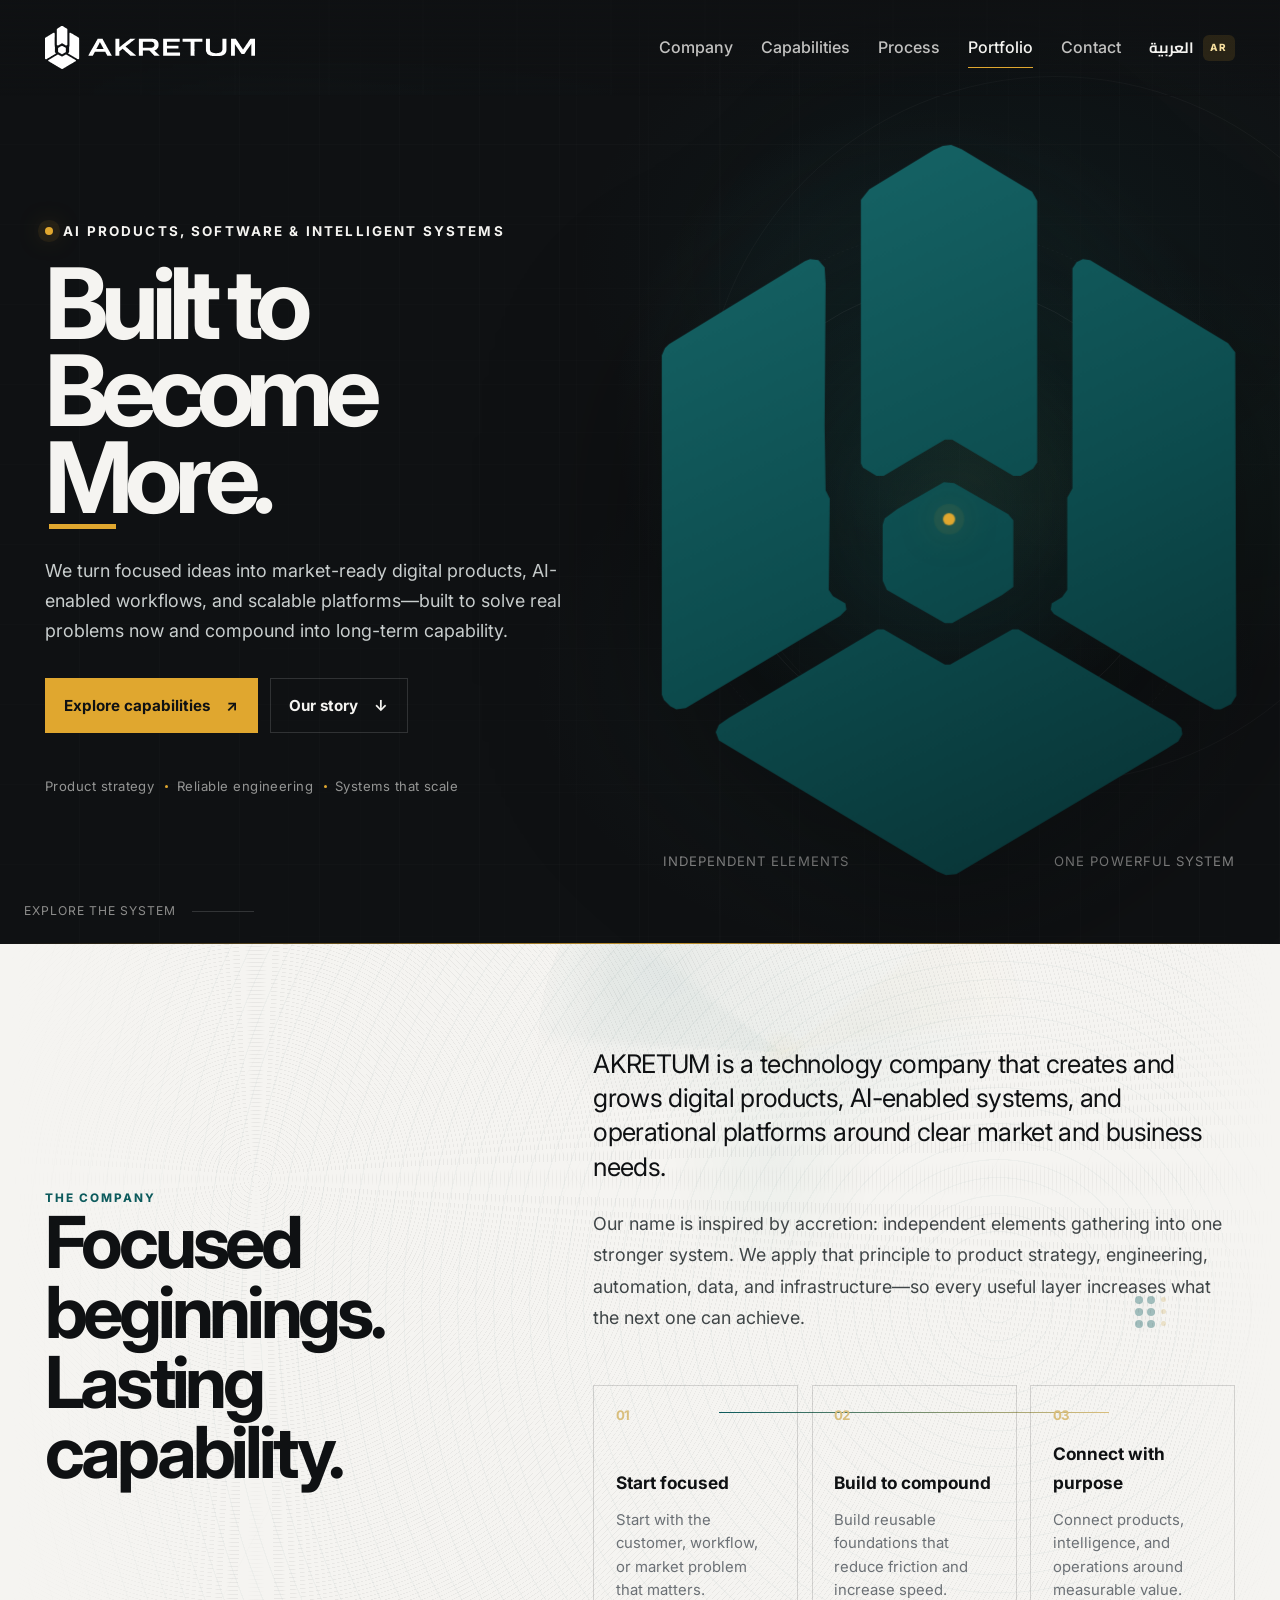
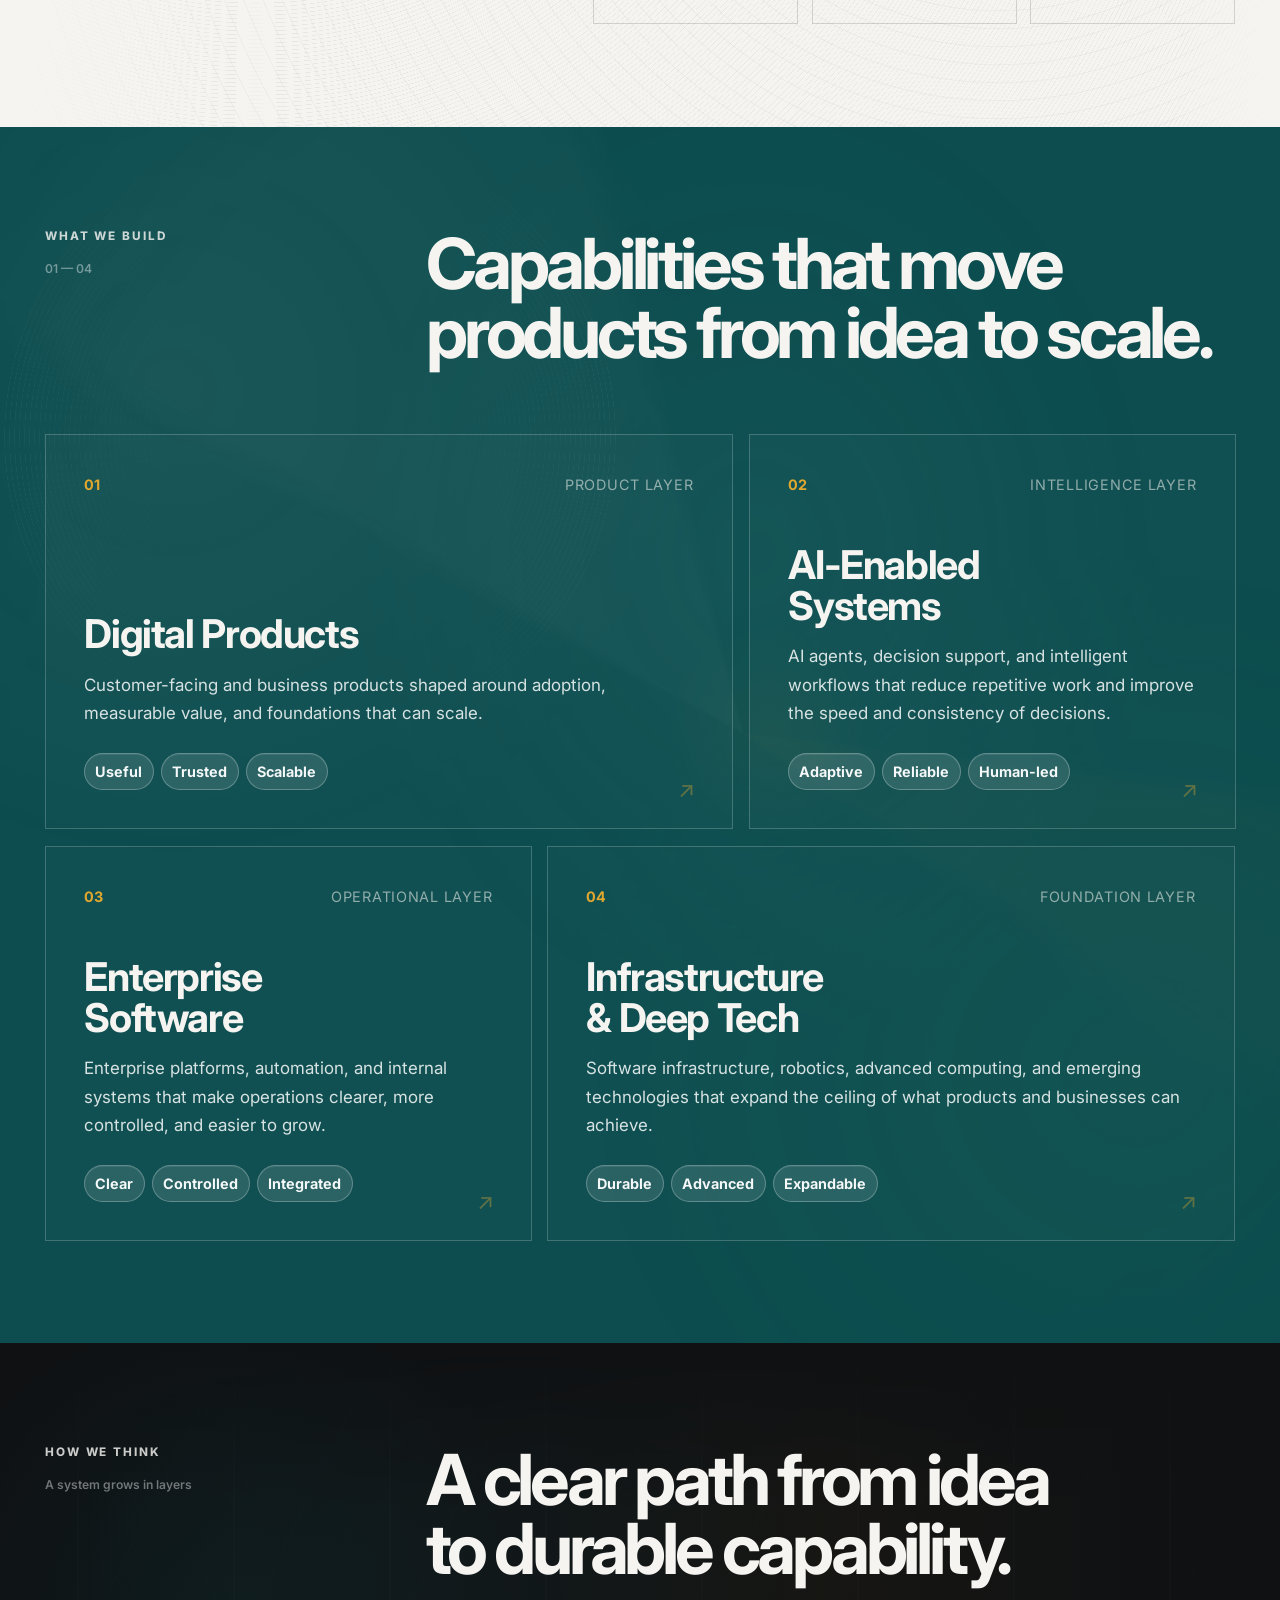
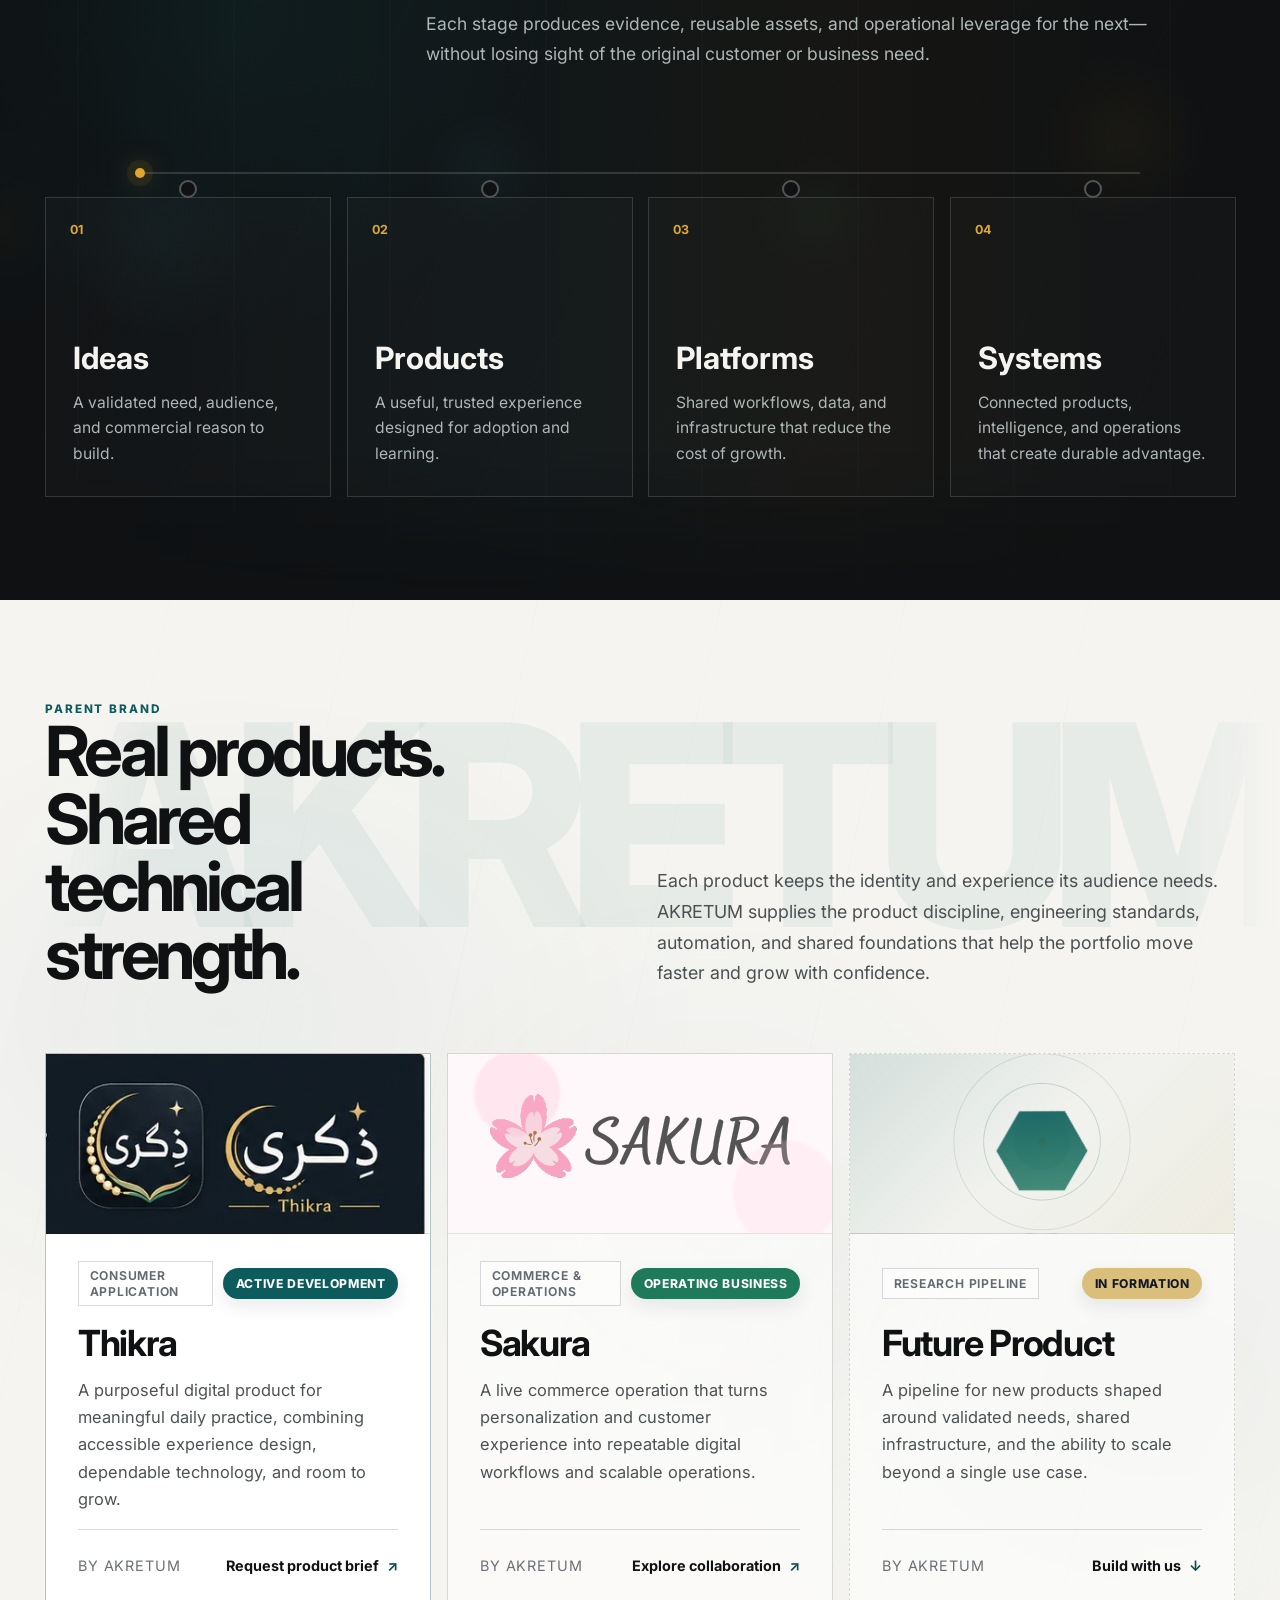
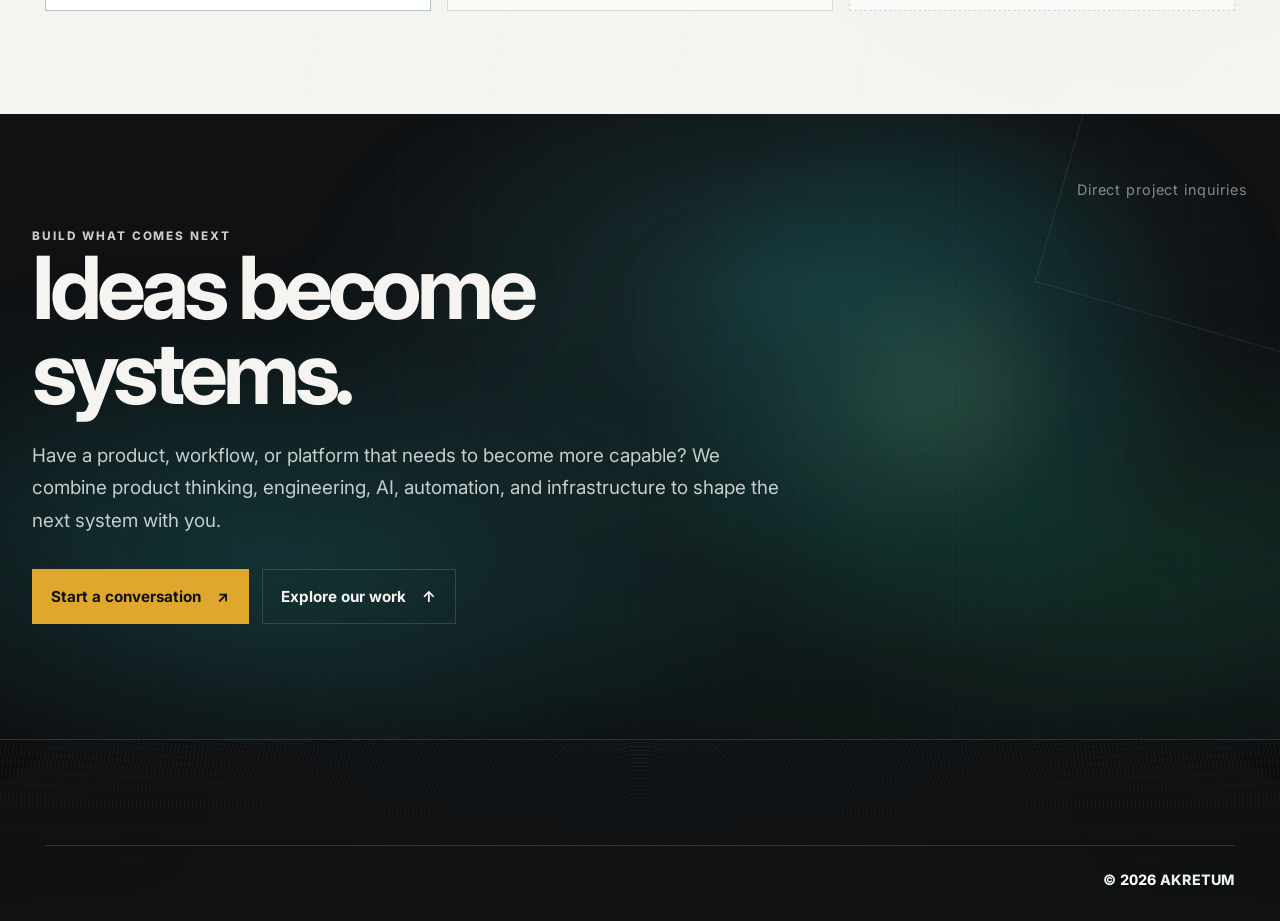
==== commit 1cc66dbe: "Publish AKRETUM website from d37e516bd198d1ff90039bfb7d52ceee19a462e8" ====
--- a/index.html
+++ b/index.html
@@ -54,8 +54,9 @@
   <link rel="stylesheet" href="/mobile-hero-scale.css?v=disc37-mobile-590-motion-performance-v16-20260802">
   <link rel="stylesheet" href="/motion-system.css?v=disc37-premium-motion-v18-20260803">
   <link rel="stylesheet" href="/motion-depth.css?v=disc37-premium-motion-v18-20260803">
+  <link rel="stylesheet" href="/background-atmosphere.css?v=disc37-accretion-atmosphere-v19-20260803">
 </head>
-<body data-responsive-refinement="disc37-mobile-590-motion-performance-v16-20260802" data-canonical-url="https://akretum.github.io/" data-visual-release="disc37-full-locale-parity" data-layout-contract="shared" data-visual-revision="disc37-exact-half-crop-v4-20260802" data-visual-hotfix="disc37-stable-orbits-v10-20260802" data-interface-polish="disc37-mobile-header-locale-v12-20260802" data-motion-performance="disc37-premium-motion-v18-20260803" data-premium-motion="disc37-premium-motion-v18-20260803" data-locale="en">
+<body data-background-atmosphere="disc37-accretion-atmosphere-v19-20260803" data-responsive-refinement="disc37-mobile-590-motion-performance-v16-20260802" data-canonical-url="https://akretum.github.io/" data-visual-release="disc37-full-locale-parity" data-layout-contract="shared" data-visual-revision="disc37-exact-half-crop-v4-20260802" data-visual-hotfix="disc37-stable-orbits-v10-20260802" data-interface-polish="disc37-mobile-header-locale-v12-20260802" data-motion-performance="disc37-premium-motion-v18-20260803" data-premium-motion="disc37-premium-motion-v18-20260803" data-locale="en">
   <a class="skip-link" href="#main">Skip to content</a>
 
   <header class="site-header" data-header>
--- a/background-atmosphere.css
+++ b/background-atmosphere.css
@@ -0,0 +1,498 @@
+/* DISC-37 v19 Accretion Atmosphere.
+   A CSS-only background companion for the single motion-system.js controller.
+   Every section derives its atmosphere from AKRETUM's accretion story and the
+   Offset Fusion principle: independent elements align, accumulate, and settle
+   into one stronger system. No content, geometry, navigation, or logo asset is
+   changed by this layer.
+*/
+
+:root {
+  --atmosphere-teal: 13, 91, 93;
+  --atmosphere-teal-light: 61, 137, 138;
+  --atmosphere-jade: 31, 122, 92;
+  --atmosphere-amber: 224, 167, 47;
+  --atmosphere-ink: 15, 17, 19;
+  --atmosphere-mirror: 1;
+}
+
+html[dir="rtl"] {
+  --atmosphere-mirror: -1;
+}
+
+:where(.story, .capabilities, .systems, .portfolio, .contact, .footer) {
+  position: relative;
+  isolation: isolate;
+  overflow: clip;
+}
+
+:where(.story, .capabilities, .systems, .portfolio, .contact, .footer) > .shell,
+.portfolio__heading,
+.product-grid,
+.contact-panel,
+.footer__inner {
+  position: relative;
+  z-index: 2;
+}
+
+/* HEADER: independent traces align into one precise material edge. */
+.site-header {
+  isolation: isolate;
+}
+
+.site-header::before {
+  content: "";
+  position: absolute;
+  z-index: 0;
+  inset: 0;
+  pointer-events: none;
+  opacity: 0.22;
+  background:
+    radial-gradient(ellipse at 18% 100%, rgba(var(--atmosphere-teal-light), 0.11), transparent 36%),
+    repeating-linear-gradient(
+      90deg,
+      transparent 0 46px,
+      rgba(255, 255, 255, 0.045) 47px,
+      transparent 48px 94px
+    );
+  -webkit-mask-image: linear-gradient(90deg, transparent, #000 18%, #000 82%, transparent);
+  mask-image: linear-gradient(90deg, transparent, #000 18%, #000 82%, transparent);
+  transition: opacity 360ms ease;
+}
+
+.site-header.scrolled::before {
+  opacity: 0.38;
+}
+
+.site-header__inner {
+  position: relative;
+  z-index: 1;
+}
+
+/* HERO: three distant masses converge around the approved Accretion Assembly. */
+.hero {
+  background:
+    radial-gradient(circle at var(--hero-aurora-x) var(--hero-aurora-y), rgba(var(--atmosphere-teal-light), 0.2), transparent 29%),
+    radial-gradient(ellipse at 78% 28%, rgba(var(--atmosphere-teal), 0.105), transparent 30%),
+    radial-gradient(ellipse at 90% 50%, rgba(var(--atmosphere-jade), 0.075), transparent 31%),
+    radial-gradient(ellipse at 70% 72%, rgba(var(--atmosphere-teal-light), 0.065), transparent 29%),
+    radial-gradient(circle at 76% 50%, rgba(var(--atmosphere-amber), 0.07), transparent 12%),
+    repeating-linear-gradient(90deg, transparent 0 79px, rgba(255, 255, 255, 0.022) 80px),
+    repeating-linear-gradient(0deg, transparent 0 79px, rgba(255, 255, 255, 0.017) 80px),
+    var(--charcoal) !important;
+}
+
+/* COMPANY: dispersed elements gather into three low-contrast fusion zones. */
+.story::before {
+  content: "";
+  position: absolute;
+  z-index: 0;
+  inset: -18% -10% -16% 42%;
+  pointer-events: none;
+  opacity: 0.78;
+  background:
+    radial-gradient(ellipse at 26% 34%, rgba(var(--atmosphere-teal), 0.075), transparent 34%),
+    radial-gradient(ellipse at 66% 46%, rgba(var(--atmosphere-teal-light), 0.06), transparent 32%),
+    radial-gradient(ellipse at 48% 72%, rgba(var(--atmosphere-jade), 0.048), transparent 31%),
+    radial-gradient(circle at 50% 51%, rgba(var(--atmosphere-amber), 0.07), transparent 7%),
+    conic-gradient(
+      from 214deg at 50% 51%,
+      transparent 0 16%,
+      rgba(var(--atmosphere-teal), 0.035) 17% 25%,
+      transparent 27% 55%,
+      rgba(var(--atmosphere-amber), 0.025) 56% 62%,
+      transparent 64%
+    );
+  transform:
+    translate3d(calc(18px - var(--story-progress, 0) * 18px), 0, 0)
+    scaleX(var(--atmosphere-mirror))
+    scale(calc(0.96 + var(--story-progress, 0) * 0.04));
+  transform-origin: center;
+  transition: opacity 520ms ease;
+  -webkit-mask-image: radial-gradient(ellipse at 50% 50%, #000 0 54%, transparent 82%);
+  mask-image: radial-gradient(ellipse at 50% 50%, #000 0 54%, transparent 82%);
+}
+
+.story::after {
+  content: "";
+  position: absolute;
+  z-index: 0;
+  inset: 0;
+  pointer-events: none;
+  opacity: 0.42;
+  background:
+    repeating-radial-gradient(circle at 78% 46%, rgba(var(--atmosphere-teal), 0.08) 0 1px, transparent 1.4px 18px),
+    repeating-linear-gradient(118deg, transparent 0 54px, rgba(var(--atmosphere-ink), 0.028) 55px, transparent 56px 112px),
+    repeating-radial-gradient(circle at 20% 30%, rgba(var(--atmosphere-ink), 0.12) 0 0.45px, transparent 0.7px 4px);
+  -webkit-mask-image: linear-gradient(90deg, transparent, #000 18%, #000 92%, transparent);
+  mask-image: linear-gradient(90deg, transparent, #000 18%, #000 92%, transparent);
+}
+
+/* CAPABILITIES: three specialized layers overlap to create usable capability. */
+.capabilities::before {
+  content: "";
+  position: absolute;
+  z-index: 0;
+  inset: -18% -8%;
+  pointer-events: none;
+  opacity: 0.76;
+  background:
+    radial-gradient(ellipse at 18% 28%, rgba(255, 255, 255, 0.055), transparent 31%),
+    radial-gradient(ellipse at 58% 38%, rgba(var(--atmosphere-teal-light), 0.13), transparent 34%),
+    radial-gradient(ellipse at 84% 70%, rgba(var(--atmosphere-jade), 0.1), transparent 33%),
+    radial-gradient(circle at 59% 49%, rgba(var(--atmosphere-amber), 0.06), transparent 9%),
+    conic-gradient(
+      from 232deg at 57% 49%,
+      transparent 0 18%,
+      rgba(255, 255, 255, 0.025) 19% 31%,
+      transparent 32% 62%,
+      rgba(var(--atmosphere-amber), 0.022) 63% 69%,
+      transparent 71%
+    );
+  transform: translate3d(0, 14px, 0) scaleX(var(--atmosphere-mirror)) scale(0.985);
+  transition: transform 900ms var(--motion-ease), opacity 620ms ease;
+  -webkit-mask-image: radial-gradient(ellipse at 54% 48%, #000 0 58%, transparent 88%);
+  mask-image: radial-gradient(ellipse at 54% 48%, #000 0 58%, transparent 88%);
+}
+
+.capabilities.motion-in-range::before {
+  transform: translate3d(0, 0, 0) scaleX(var(--atmosphere-mirror)) scale(1);
+}
+
+.capabilities::after {
+  content: "";
+  position: absolute;
+  z-index: 0;
+  inset: 0;
+  pointer-events: none;
+  opacity: 0.34;
+  background:
+    repeating-linear-gradient(90deg, transparent 0 71px, rgba(255, 255, 255, 0.04) 72px, transparent 73px 144px),
+    repeating-linear-gradient(0deg, transparent 0 71px, rgba(255, 255, 255, 0.028) 72px, transparent 73px 144px),
+    repeating-radial-gradient(circle at 50% 50%, rgba(255, 255, 255, 0.12) 0 0.5px, transparent 0.8px 5px);
+  -webkit-mask-image:
+    linear-gradient(90deg, #000, transparent 34%),
+    linear-gradient(270deg, #000, transparent 32%);
+  mask-image:
+    linear-gradient(90deg, #000, transparent 34%),
+    linear-gradient(270deg, #000, transparent 32%);
+  mask-composite: add;
+}
+
+/* PROCESS: signal routes accumulate value from Ideas to complete Systems. */
+.systems::before {
+  content: "";
+  position: absolute;
+  z-index: 0;
+  inset: 0;
+  pointer-events: none;
+  opacity: 0.68;
+  background:
+    linear-gradient(90deg, transparent 4%, rgba(var(--atmosphere-teal-light), 0.08) 42%, rgba(var(--atmosphere-amber), 0.055) 64%, transparent 96%),
+    repeating-linear-gradient(90deg, transparent 0 77px, rgba(255, 255, 255, 0.034) 78px, transparent 79px 156px),
+    repeating-linear-gradient(116deg, transparent 0 68px, rgba(var(--atmosphere-teal-light), 0.028) 69px, transparent 70px 138px),
+    radial-gradient(circle at 12% 58%, rgba(var(--atmosphere-teal-light), 0.08), transparent 8%),
+    radial-gradient(circle at 38% 50%, rgba(var(--atmosphere-teal-light), 0.075), transparent 7%),
+    radial-gradient(circle at 64% 55%, rgba(var(--atmosphere-jade), 0.075), transparent 7%),
+    radial-gradient(circle at 88% 46%, rgba(var(--atmosphere-amber), 0.065), transparent 7%);
+  transform: scaleX(var(--atmosphere-mirror));
+  -webkit-mask-image: linear-gradient(to bottom, transparent, #000 20%, #000 82%, transparent);
+  mask-image: linear-gradient(to bottom, transparent, #000 20%, #000 82%, transparent);
+}
+
+.systems::after {
+  content: "";
+  position: absolute;
+  z-index: 0;
+  top: 56%;
+  left: calc(var(--flow-progress, 0) * 100%);
+  width: clamp(13rem, 22vw, 24rem);
+  aspect-ratio: 1;
+  pointer-events: none;
+  opacity: 0.26;
+  border-radius: 50%;
+  background:
+    radial-gradient(circle, rgba(var(--atmosphere-amber), 0.12), rgba(var(--atmosphere-teal-light), 0.07) 24%, transparent 66%);
+  transform: translate(-50%, -50%);
+  transition: left 120ms linear;
+  filter: blur(1px);
+}
+
+/* PORTFOLIO: AKRETUM remains the visible parent system behind its products. */
+.portfolio {
+  --portfolio-atmosphere-opacity: 0.056;
+}
+
+.portfolio::before {
+  content: "AKRETUM" !important;
+  position: absolute !important;
+  z-index: 0 !important;
+  top: clamp(4.75rem, 9vw, 8.5rem) !important;
+  left: 50% !important;
+  right: auto !important;
+  width: max-content !important;
+  max-width: none !important;
+  margin: 0 !important;
+  color: rgba(var(--atmosphere-teal), var(--portfolio-atmosphere-opacity)) !important;
+  opacity: 1 !important;
+  font-family: "Inter", sans-serif !important;
+  font-size: clamp(10rem, 22vw, 30rem) !important;
+  font-weight: 800 !important;
+  line-height: 0.78 !important;
+  letter-spacing: -0.085em !important;
+  white-space: nowrap !important;
+  text-transform: uppercase !important;
+  pointer-events: none !important;
+  user-select: none !important;
+  transform: translate3d(calc(-50% + var(--portfolio-shift, 0px)), 0, 0) !important;
+  clip-path: none !important;
+  -webkit-clip-path: none !important;
+  -webkit-mask-image: linear-gradient(90deg, transparent 0, #000 8%, #000 92%, transparent 100%);
+  mask-image: linear-gradient(90deg, transparent 0, #000 8%, #000 92%, transparent 100%);
+}
+
+.portfolio::after {
+  content: "";
+  position: absolute;
+  z-index: 0;
+  inset: -12% -6%;
+  pointer-events: none;
+  opacity: 0.7;
+  background:
+    radial-gradient(ellipse at 21% 40%, rgba(var(--atmosphere-teal), 0.058), transparent 30%),
+    radial-gradient(ellipse at 55% 54%, rgba(var(--atmosphere-teal-light), 0.045), transparent 31%),
+    radial-gradient(ellipse at 86% 67%, rgba(var(--atmosphere-jade), 0.042), transparent 29%),
+    radial-gradient(circle at 51% 50%, rgba(var(--atmosphere-amber), 0.05), transparent 6%),
+    repeating-linear-gradient(102deg, transparent 0 88px, rgba(var(--atmosphere-teal), 0.024) 89px, transparent 90px 180px);
+  transform: scaleX(var(--atmosphere-mirror));
+  -webkit-mask-image: radial-gradient(ellipse at 50% 50%, #000 0 62%, transparent 90%);
+  mask-image: radial-gradient(ellipse at 50% 50%, #000 0 62%, transparent 90%);
+}
+
+.portfolio__heading,
+.product-grid {
+  position: relative;
+  z-index: 2;
+}
+
+/* CONTACT: three fields converge into one active project core. */
+.contact::before {
+  content: "";
+  position: absolute;
+  z-index: 0;
+  inset: -12% -8%;
+  pointer-events: none;
+  opacity: 0.5;
+  background:
+    radial-gradient(ellipse at 18% 74%, rgba(var(--atmosphere-teal), 0.06), transparent 28%),
+    radial-gradient(ellipse at 54% 38%, rgba(var(--atmosphere-teal-light), 0.05), transparent 29%),
+    radial-gradient(ellipse at 88% 64%, rgba(var(--atmosphere-jade), 0.045), transparent 28%),
+    repeating-linear-gradient(90deg, transparent 0 83px, rgba(var(--atmosphere-ink), 0.024) 84px, transparent 85px 168px);
+  transform: scaleX(var(--atmosphere-mirror));
+  -webkit-mask-image: linear-gradient(to bottom, transparent, #000 20%, #000 84%, transparent);
+  mask-image: linear-gradient(to bottom, transparent, #000 20%, #000 84%, transparent);
+}
+
+.contact-panel {
+  background:
+    radial-gradient(circle at var(--contact-x) var(--contact-y), rgba(var(--atmosphere-teal), 0.4), transparent 29%),
+    radial-gradient(ellipse at 24% 72%, rgba(var(--atmosphere-teal-light), 0.18), transparent 35%),
+    radial-gradient(ellipse at 62% 26%, rgba(var(--atmosphere-teal), 0.14), transparent 34%),
+    radial-gradient(ellipse at 88% 66%, rgba(var(--atmosphere-jade), 0.11), transparent 31%),
+    radial-gradient(circle at 75% 43%, rgba(var(--atmosphere-amber), 0.095), transparent 12%),
+    repeating-linear-gradient(90deg, transparent 0 79px, rgba(255, 255, 255, 0.024) 80px),
+    var(--charcoal) !important;
+}
+
+.contact-panel::before {
+  background:
+    radial-gradient(ellipse at 24% 66%, rgba(var(--atmosphere-teal), 0.3), transparent 42%),
+    radial-gradient(ellipse at 60% 32%, rgba(var(--atmosphere-teal-light), 0.26), transparent 39%),
+    radial-gradient(ellipse at 82% 72%, rgba(var(--atmosphere-jade), 0.22), transparent 36%),
+    radial-gradient(circle at 67% 47%, rgba(var(--atmosphere-amber), 0.075), transparent 15%) !important;
+  -webkit-mask-image: radial-gradient(ellipse at 58% 50%, #000 0 58%, transparent 88%);
+  mask-image: radial-gradient(ellipse at 58% 50%, #000 0 58%, transparent 88%);
+}
+
+/* FOOTER: all motion settles into one calm, fused line and quiet material. */
+.footer::before {
+  background:
+    linear-gradient(
+      90deg,
+      transparent,
+      rgba(var(--atmosphere-teal-light), 0.34) 25%,
+      rgba(var(--atmosphere-amber), 0.5) 50%,
+      rgba(var(--atmosphere-teal-light), 0.28) 75%,
+      transparent
+    ) !important;
+}
+
+.footer::after {
+  content: "";
+  position: absolute;
+  z-index: 0;
+  inset: 0;
+  pointer-events: none;
+  opacity: 0.42;
+  background:
+    radial-gradient(ellipse at 50% 0%, rgba(var(--atmosphere-teal), 0.08), transparent 42%),
+    radial-gradient(ellipse at 14% 100%, rgba(var(--atmosphere-amber), 0.025), transparent 24%),
+    repeating-radial-gradient(circle at 50% 50%, rgba(255, 255, 255, 0.11) 0 0.45px, transparent 0.7px 4px),
+    linear-gradient(90deg, rgba(0, 0, 0, 0.2), transparent 18%, transparent 82%, rgba(0, 0, 0, 0.2));
+  -webkit-mask-image: linear-gradient(to bottom, #000, transparent 92%);
+  mask-image: linear-gradient(to bottom, #000, transparent 92%);
+}
+
+.footer__inner,
+.footer > .shell {
+  position: relative;
+  z-index: 2;
+}
+
+@media (max-width: 960px) {
+  .hero {
+    background:
+      radial-gradient(circle at var(--hero-aurora-x) var(--hero-aurora-y), rgba(var(--atmosphere-teal-light), 0.17), transparent 30%),
+      radial-gradient(ellipse at 96% 44%, rgba(var(--atmosphere-teal), 0.09), transparent 34%),
+      radial-gradient(ellipse at 84% 68%, rgba(var(--atmosphere-jade), 0.06), transparent 32%),
+      radial-gradient(circle at 92% 54%, rgba(var(--atmosphere-amber), 0.055), transparent 12%),
+      repeating-linear-gradient(90deg, transparent 0 79px, rgba(255, 255, 255, 0.018) 80px),
+      var(--charcoal) !important;
+  }
+
+  .story::before {
+    inset: -10% -34% -6% 34%;
+    opacity: 0.55;
+  }
+
+  .story::after,
+  .capabilities::after,
+  .systems::before,
+  .contact::before {
+    opacity: 0.24;
+  }
+
+  .capabilities::before {
+    inset: -10% -34%;
+    opacity: 0.58;
+  }
+
+  .portfolio {
+    --portfolio-atmosphere-opacity: 0.05;
+  }
+
+  .portfolio::before {
+    top: clamp(6rem, 18vw, 9rem) !important;
+    font-size: clamp(7rem, 29vw, 12rem) !important;
+    transform: translate3d(-50%, 0, 0) !important;
+    -webkit-mask-image: linear-gradient(90deg, transparent, #000 5%, #000 95%, transparent);
+    mask-image: linear-gradient(90deg, transparent, #000 5%, #000 95%, transparent);
+  }
+
+  .portfolio::after {
+    inset: -4% -32%;
+    opacity: 0.5;
+  }
+
+  .contact-panel::before {
+    opacity: 0.66;
+  }
+}
+
+@media (max-width: 700px) {
+  .site-header::before {
+    opacity: 0.18;
+  }
+
+  .story::before {
+    inset: 20% -54% 8% 28%;
+    opacity: 0.42;
+  }
+
+  .story::after {
+    opacity: 0.18;
+  }
+
+  .capabilities::before {
+    inset: -2% -72%;
+    opacity: 0.48;
+  }
+
+  .capabilities::after {
+    opacity: 0.18;
+  }
+
+  .systems::after {
+    top: calc(var(--flow-progress, 0) * 100%);
+    left: 50%;
+    width: 16rem;
+    transition: top 120ms linear;
+  }
+
+  .portfolio {
+    --portfolio-atmosphere-opacity: 0.052;
+  }
+
+  .portfolio::before {
+    top: 7rem !important;
+    font-size: clamp(6.4rem, 31vw, 9rem) !important;
+    letter-spacing: -0.09em !important;
+  }
+
+  .contact::before {
+    opacity: 0.18;
+  }
+
+  .footer::after {
+    opacity: 0.3;
+  }
+}
+
+@media (prefers-reduced-motion: reduce) {
+  .site-header::before,
+  .story::before,
+  .capabilities::before,
+  .systems::after,
+  .portfolio::before,
+  .portfolio::after,
+  .contact::before,
+  .contact-panel::before,
+  .footer::before,
+  .footer::after {
+    animation: none !important;
+    transition: none !important;
+  }
+
+  .story::before,
+  .capabilities::before,
+  .systems::before,
+  .portfolio::after,
+  .contact::before {
+    transform: none !important;
+  }
+
+  .portfolio::before {
+    transform: translate3d(-50%, 0, 0) !important;
+  }
+}
+
+@supports not (mask-image: linear-gradient(#000, transparent)) {
+  .site-header::before,
+  .story::before,
+  .story::after,
+  .capabilities::before,
+  .capabilities::after,
+  .systems::before,
+  .portfolio::before,
+  .portfolio::after,
+  .contact::before,
+  .contact-panel::before,
+  .footer::after {
+    -webkit-mask-image: none;
+    mask-image: none;
+    opacity: 0.22;
+  }
+
+  .portfolio::before {
+    opacity: 1 !important;
+  }
+}
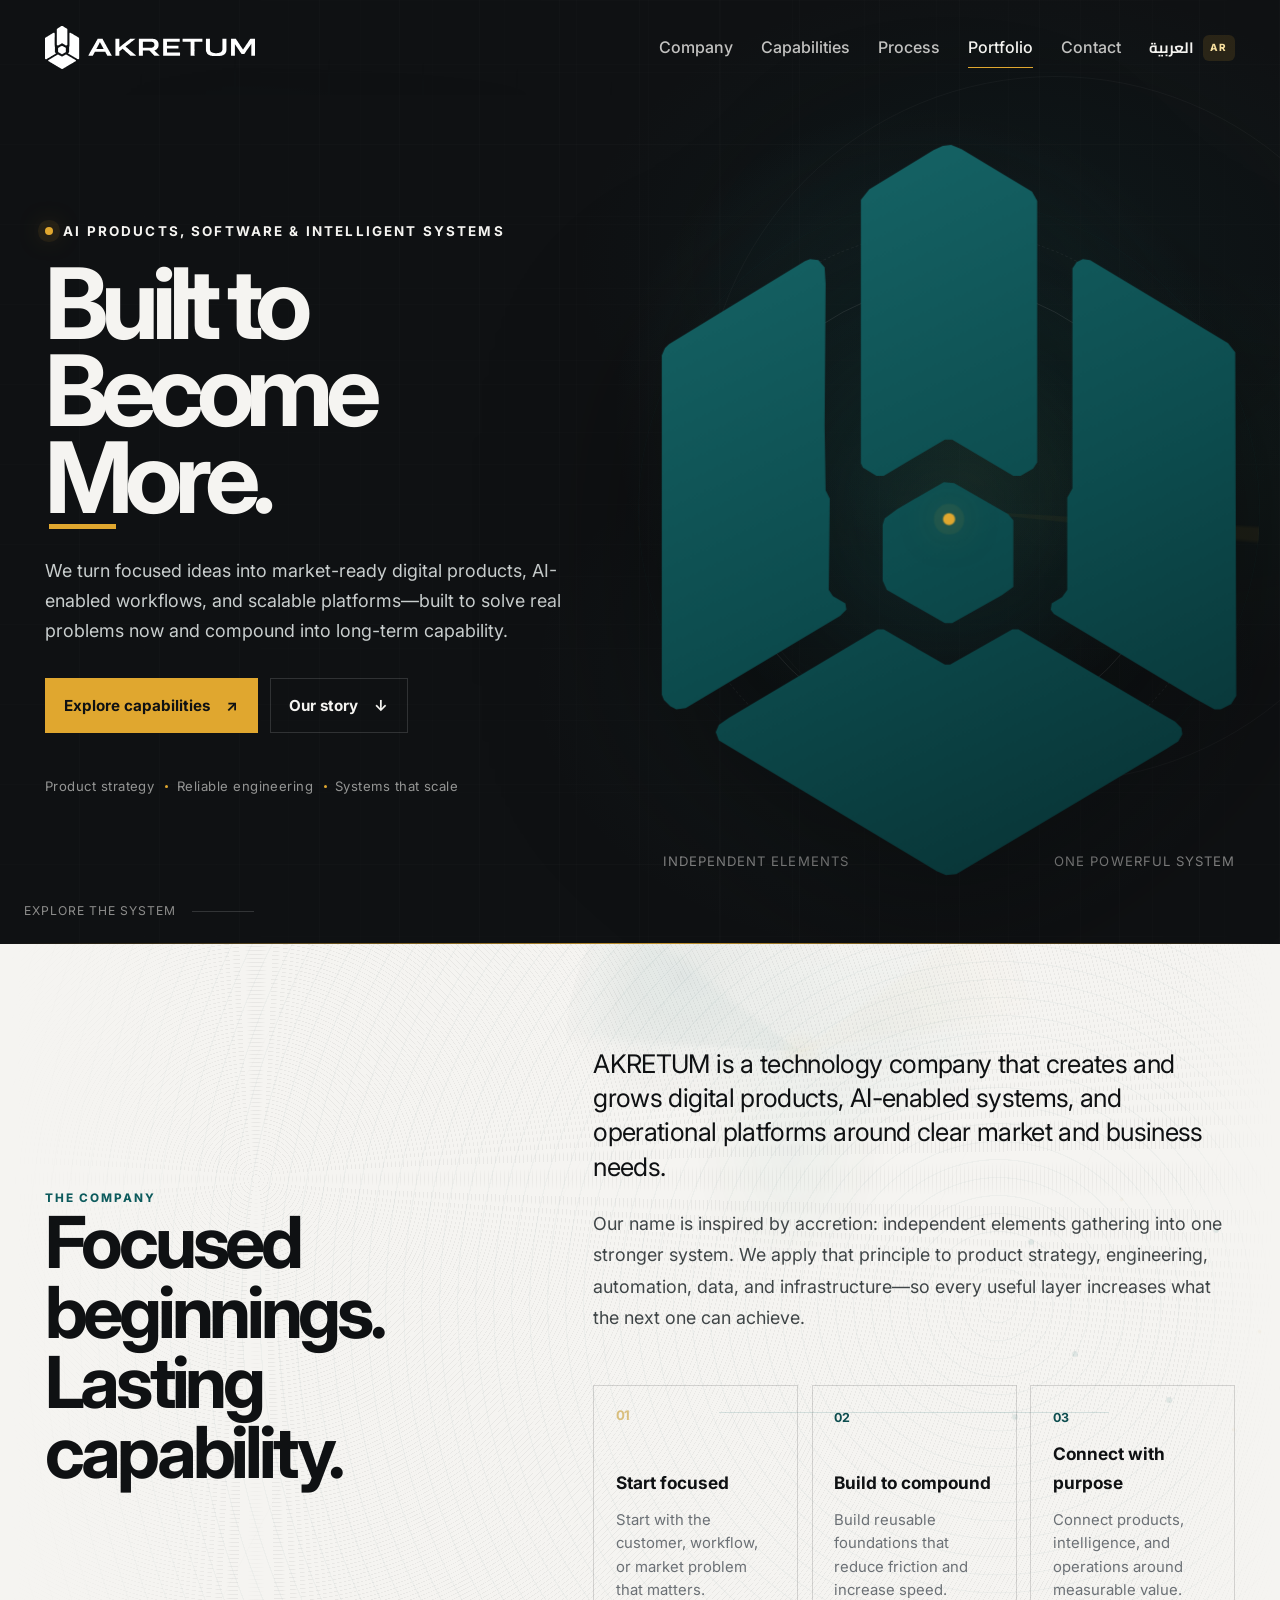
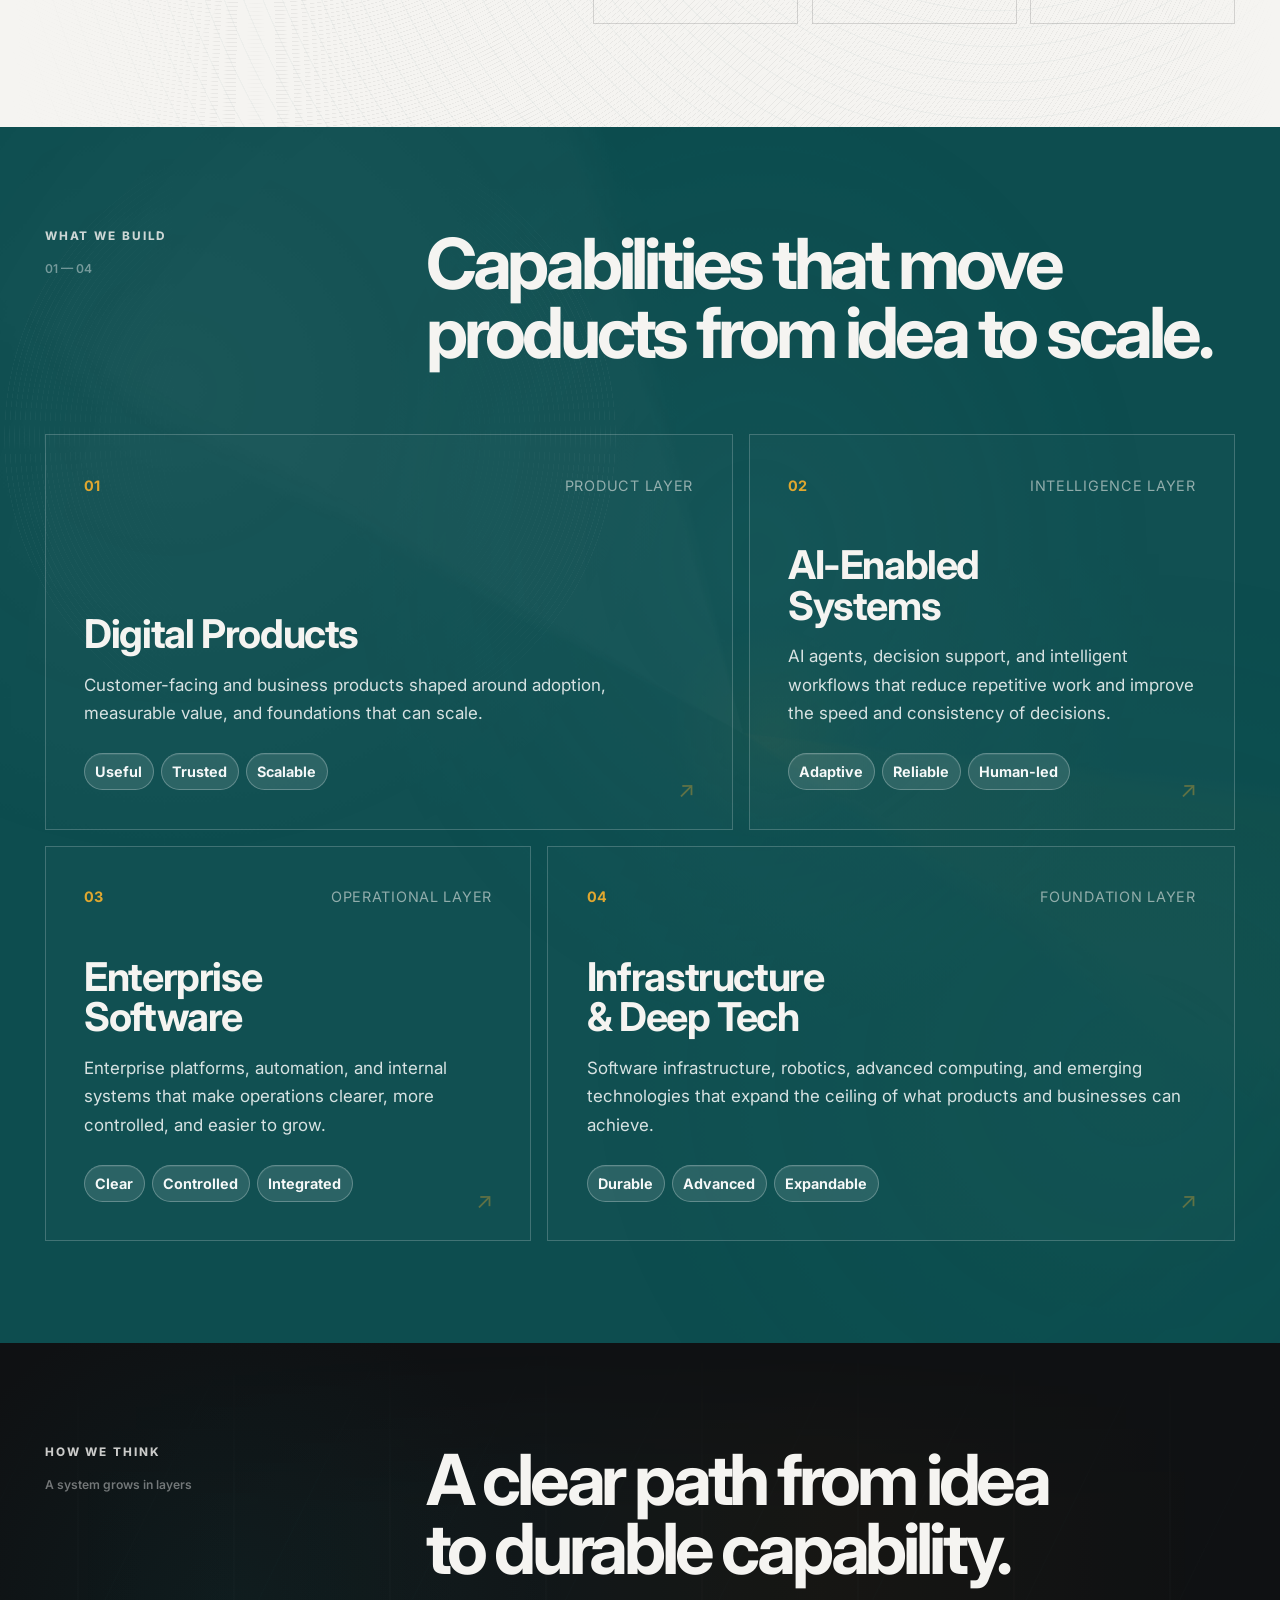
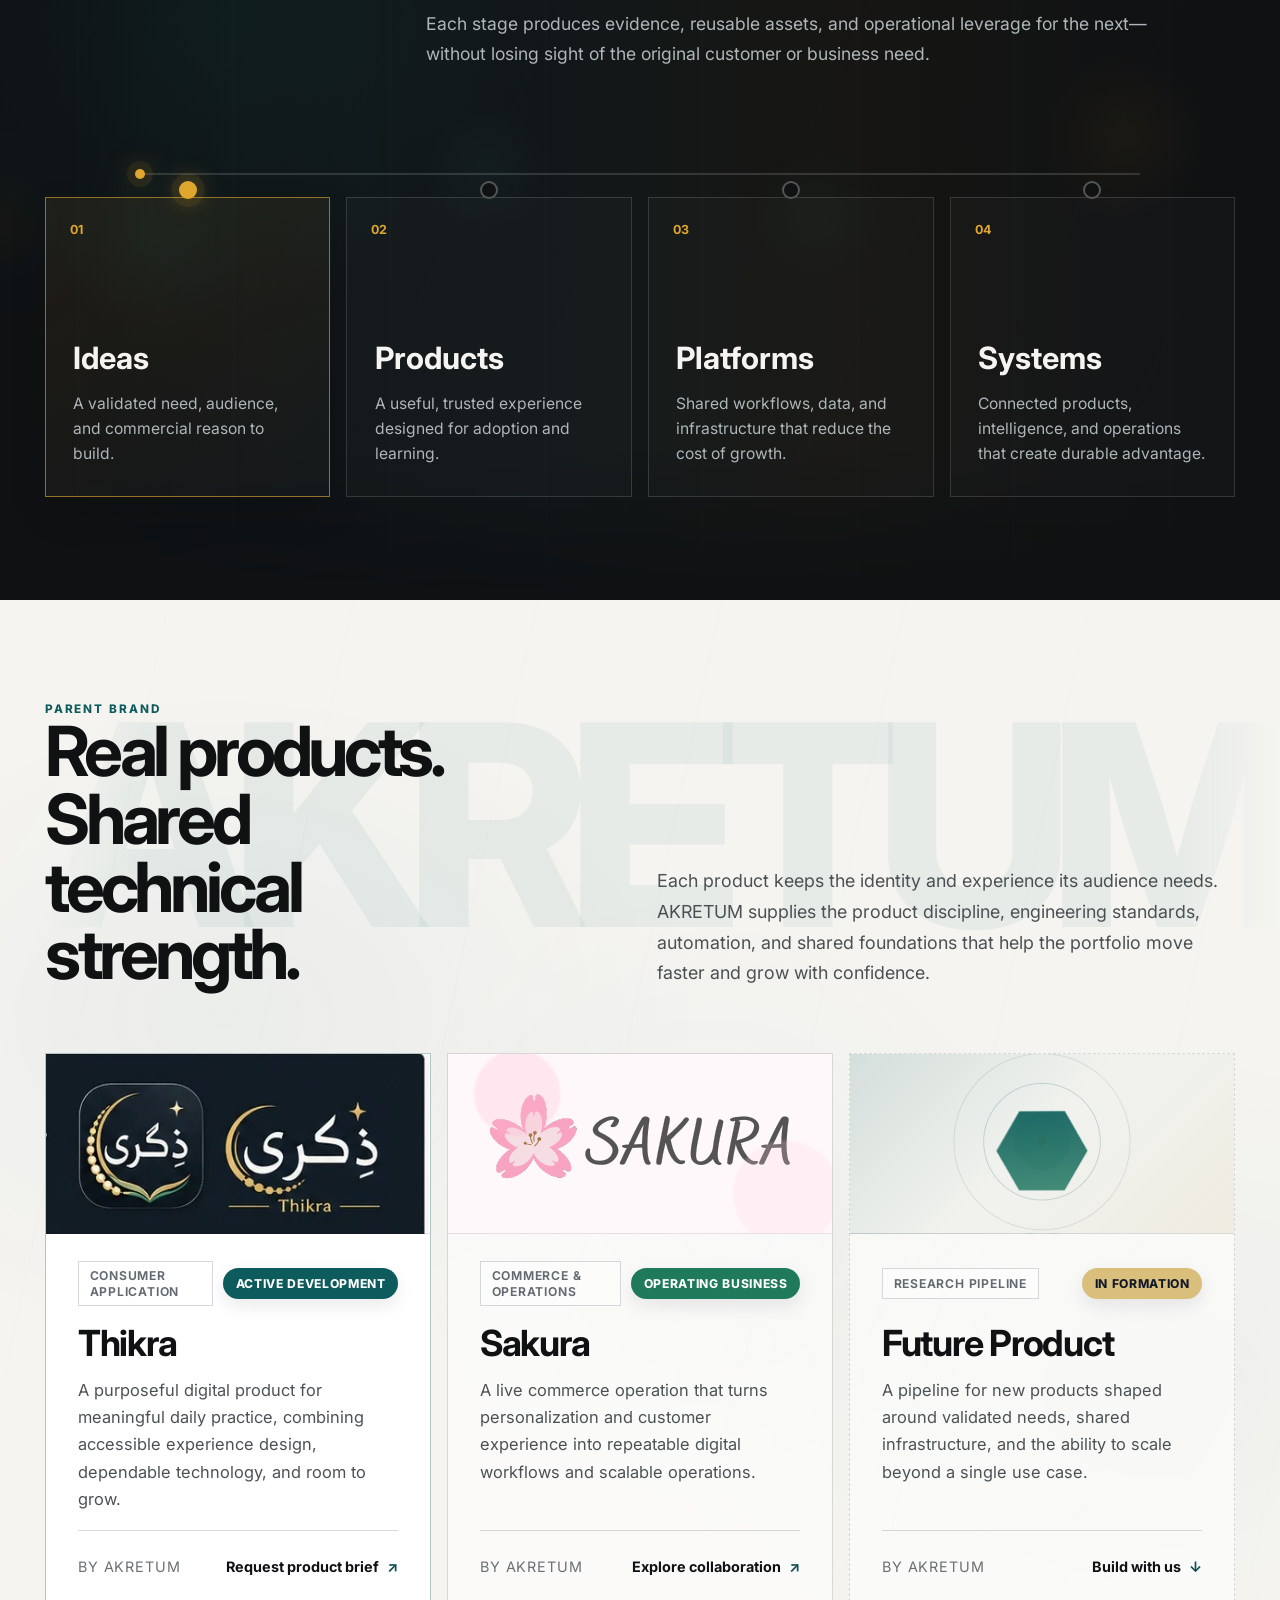
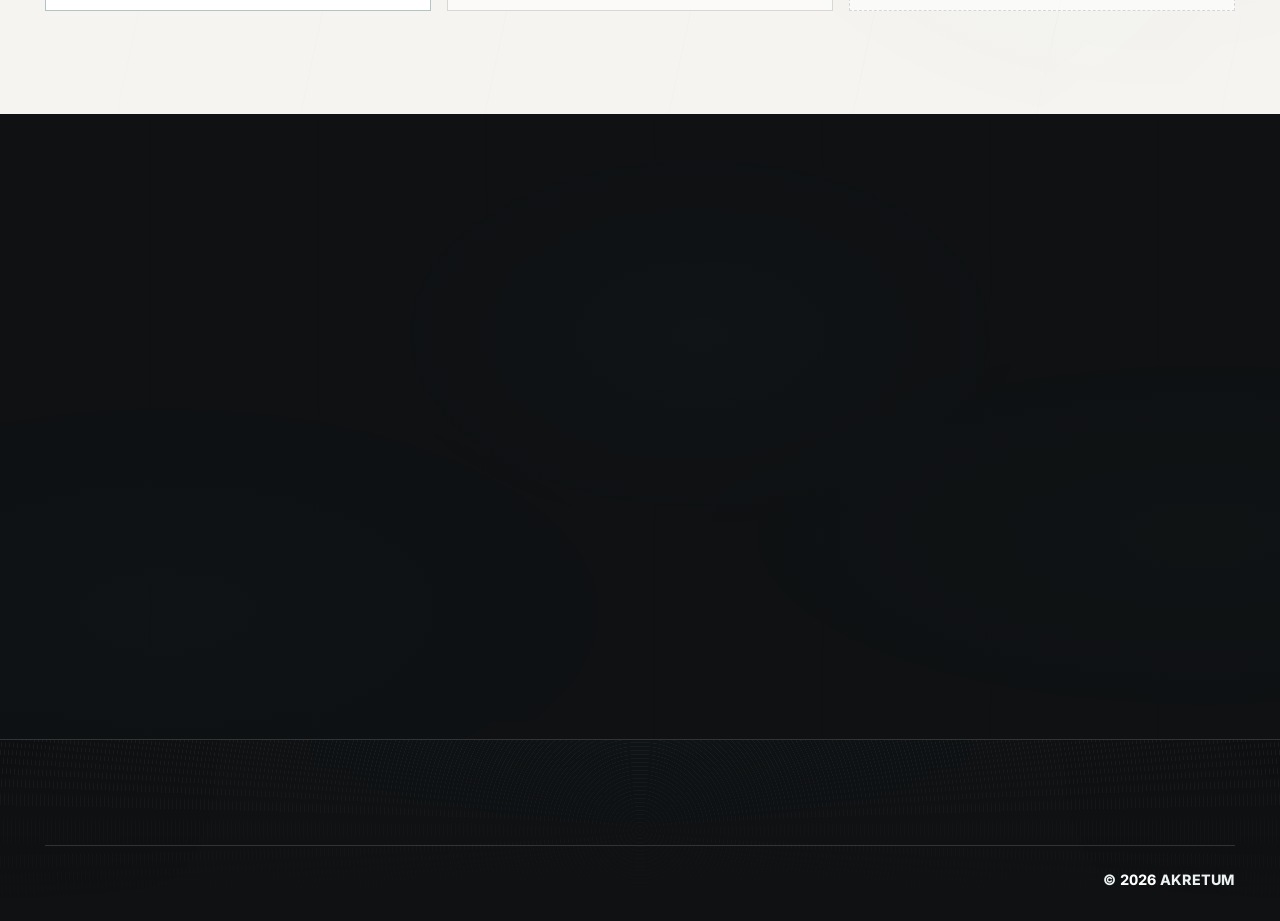
==== commit 70491e77: "Publish AKRETUM website from 9d4737e65b5cd973601b212445e959092fcbe677" ====
--- a/index.html
+++ b/index.html
@@ -55,8 +55,9 @@
   <link rel="stylesheet" href="/motion-system.css?v=disc37-premium-motion-v18-20260803">
   <link rel="stylesheet" href="/motion-depth.css?v=disc37-premium-motion-v18-20260803">
   <link rel="stylesheet" href="/background-atmosphere.css?v=disc37-accretion-atmosphere-v19-20260803">
+  <link rel="stylesheet" href="/visual-parity-v20.css?v=disc37-rtl-hero-header-v20-20260803">
 </head>
-<body data-background-atmosphere="disc37-accretion-atmosphere-v19-20260803" data-responsive-refinement="disc37-mobile-590-motion-performance-v16-20260802" data-canonical-url="https://akretum.github.io/" data-visual-release="disc37-full-locale-parity" data-layout-contract="shared" data-visual-revision="disc37-exact-half-crop-v4-20260802" data-visual-hotfix="disc37-stable-orbits-v10-20260802" data-interface-polish="disc37-mobile-header-locale-v12-20260802" data-motion-performance="disc37-premium-motion-v18-20260803" data-premium-motion="disc37-premium-motion-v18-20260803" data-locale="en">
+<body data-visual-parity="disc37-rtl-hero-header-v20-20260803" data-background-atmosphere="disc37-accretion-atmosphere-v19-20260803" data-responsive-refinement="disc37-mobile-590-motion-performance-v16-20260802" data-canonical-url="https://akretum.github.io/" data-visual-release="disc37-full-locale-parity" data-layout-contract="shared" data-visual-revision="disc37-exact-half-crop-v4-20260802" data-visual-hotfix="disc37-stable-orbits-v10-20260802" data-interface-polish="disc37-mobile-header-locale-v12-20260802" data-motion-performance="disc37-premium-motion-v18-20260803" data-premium-motion="disc37-premium-motion-v18-20260803" data-locale="en">
   <a class="skip-link" href="#main">Skip to content</a>
 
   <header class="site-header" data-header>
--- a/visual-parity-v20.css
+++ b/visual-parity-v20.css
@@ -0,0 +1,218 @@
+/* DISC-37 v20 RTL, Hero visibility, orbit continuity, and top-Header parity.
+   This final CSS-only contract resolves four verified presentation problems
+   without adding a second runtime: the Arabic Portfolio supergraphic is centered
+   like English, Hero rings stay continuously visible, the phone Hero mark has an
+   immediate final-state fallback, and the Header surface is transparent at the
+   top before morphing into the existing dark material after scroll.
+*/
+
+/* The Header belongs visually to the Hero at scroll position zero. Background
+   is intentionally excluded from interpolation so the material appears
+   deterministically as soon as the existing scrolled state becomes active. */
+.site-header {
+  transition-property: height, border-color, box-shadow, backdrop-filter !important;
+}
+
+.site-header:not(.scrolled) {
+  border-bottom-color: transparent !important;
+  background: transparent !important;
+  box-shadow: none !important;
+  -webkit-backdrop-filter: none !important;
+  backdrop-filter: none !important;
+}
+
+.site-header.scrolled {
+  background: rgba(15, 17, 19, 0.95) !important;
+}
+
+.site-header:not(.scrolled)::before {
+  opacity: 0.08 !important;
+}
+
+/* Three persistent accumulation rings correspond to the three Offset Fusion
+   masses. More than three would push the identity toward a generic space motif. */
+.hero-orbit,
+.hero-visual::before {
+  visibility: visible !important;
+  pointer-events: none !important;
+}
+
+.hero-orbit--one,
+.hero-visual:hover .hero-orbit--one,
+.hero-visual:focus-within .hero-orbit--one {
+  opacity: 1 !important;
+  border-color: rgba(255, 255, 255, 0.115) !important;
+}
+
+.hero-orbit--two,
+.hero-visual:hover .hero-orbit--two,
+.hero-visual:focus-within .hero-orbit--two {
+  opacity: 0.68 !important;
+  border-color: rgba(255, 255, 255, 0.095) !important;
+}
+
+.hero-visual::before {
+  content: "";
+  position: absolute;
+  z-index: 0;
+  top: 50%;
+  left: 50%;
+  width: clamp(620px, 48vw, 760px);
+  aspect-ratio: 1;
+  translate: -50% -50%;
+  border: 1px solid rgba(61, 137, 138, 0.09);
+  border-radius: 50%;
+  opacity: 0.48;
+  background: conic-gradient(
+    from 28deg,
+    transparent 0 18%,
+    rgba(224, 167, 47, 0.16) 18.2% 18.75%,
+    transparent 19% 100%
+  );
+  animation: orbit 58s linear infinite;
+  animation-play-state: running;
+}
+
+.hero-visual:hover::before,
+.hero-visual:focus-within::before {
+  opacity: 0.48;
+  animation-play-state: running;
+}
+
+/* Arabic inherits a conflicting physical left edge from the older mirror layer.
+   Reassert the shared centered composition with enough specificity to win. */
+html[lang="ar"][dir="rtl"] body .portfolio::before {
+  left: 50% !important;
+  right: auto !important;
+  direction: ltr !important;
+  unicode-bidi: isolate !important;
+  text-align: left !important;
+  transform: translate3d(calc(-50% + var(--portfolio-shift, 0px)), 0, 0) !important;
+  transform-origin: center top !important;
+}
+
+@media (max-width: 960px) {
+  /* Phone and tablet Hero use the final production mark immediately. This
+     avoids a blank state when mask-piece animation is delayed or suppressed. */
+  .hero-mark__piece {
+    display: none !important;
+    opacity: 0 !important;
+    visibility: hidden !important;
+    animation: none !important;
+  }
+
+  .hero-mark__complete {
+    display: block !important;
+    opacity: 1 !important;
+    visibility: visible !important;
+    animation: none !important;
+  }
+
+  .hero-mark__core {
+    opacity: 1 !important;
+    visibility: visible !important;
+    transform: translate(-50%, -50%) scale(1) !important;
+    animation: none !important;
+  }
+
+  .hero .hero-visual .hero-mark {
+    right: calc(-1 * var(--hero-mobile-half-size) + clamp(24px, 6vw, 38px)) !important;
+    left: auto !important;
+  }
+
+  html[lang="ar"][dir="rtl"] body .hero .hero-visual .hero-mark {
+    right: auto !important;
+    left: calc(-1 * var(--hero-mobile-half-size) + clamp(24px, 6vw, 38px)) !important;
+  }
+
+  .hero-visual::before {
+    top: 55%;
+    left: auto;
+    right: calc(-1 * clamp(550px, 118vw, 720px) + 18px);
+    width: clamp(1100px, 236vw, 1440px);
+    translate: 0 -50%;
+    opacity: 0.34;
+  }
+
+  html[lang="ar"][dir="rtl"] body .hero-visual::before {
+    right: auto;
+    left: calc(-1 * clamp(550px, 118vw, 720px) + 18px);
+  }
+
+  html[lang="ar"][dir="rtl"] body .portfolio::before {
+    transform: translate3d(-50%, 0, 0) !important;
+  }
+}
+
+@media (max-width: 820px) {
+  /* The compact mobile bar remains structurally stable, but its surface
+     disappears at the top and returns only after the existing scroll trigger. */
+  .site-header:not(.scrolled) .site-header__inner {
+    border-color: transparent !important;
+    background: transparent !important;
+    box-shadow: none !important;
+    -webkit-backdrop-filter: none !important;
+    backdrop-filter: none !important;
+  }
+
+  .site-header:not(.scrolled) .menu-button {
+    background: rgba(15, 17, 19, 0.3) !important;
+    box-shadow: inset 0 1px 0 rgba(255, 255, 255, 0.07) !important;
+    -webkit-backdrop-filter: blur(8px) saturate(115%) !important;
+    backdrop-filter: blur(8px) saturate(115%) !important;
+  }
+}
+
+@media (max-width: 700px) {
+  /* The dedicated phone silhouette avoids relying on a heavily clipped visual
+     container. It uses the approved ProductionMaster mask and mirrors placement,
+     never geometry, so English and Arabic receive the same recognizable mark. */
+  .hero__grid::before {
+    content: "";
+    position: absolute;
+    z-index: 1;
+    top: 5.5rem;
+    right: -4.6rem;
+    width: clamp(300px, 86vw, 350px);
+    aspect-ratio: 1142.94 / 1451.94;
+    pointer-events: none;
+    opacity: 0.5;
+    background:
+      radial-gradient(circle at 50% 55%, rgba(224, 167, 47, 0.98) 0 4px, rgba(224, 167, 47, 0.18) 5px 13px, transparent 14px),
+      linear-gradient(180deg, #247779 0%, #0d4f51 72%, #083d3f 100%);
+    -webkit-mask: url("./Brand/AkretumSymbolProductionMaster.svg") center / contain no-repeat;
+    mask: url("./Brand/AkretumSymbolProductionMaster.svg") center / contain no-repeat;
+    filter: drop-shadow(0 26px 54px rgba(0, 0, 0, 0.36));
+  }
+
+  html[lang="ar"][dir="rtl"] body .hero__grid::before {
+    right: auto;
+    left: -4.6rem;
+  }
+
+  .hero__copy {
+    position: relative;
+    z-index: 3;
+  }
+
+  /* Keep rings in the existing visual controller, but use only the deterministic
+     silhouette for the phone mark to prevent duplicate or one-sided geometry. */
+  .hero .hero-visual .hero-mark {
+    opacity: 0 !important;
+    visibility: hidden !important;
+  }
+
+  .hero-visual::before {
+    opacity: 0.24;
+  }
+}
+
+@media (prefers-reduced-motion: reduce) {
+  .hero-visual::before {
+    animation: none !important;
+  }
+
+  html[lang="ar"][dir="rtl"] body .portfolio::before {
+    transform: translate3d(-50%, 0, 0) !important;
+  }
+}
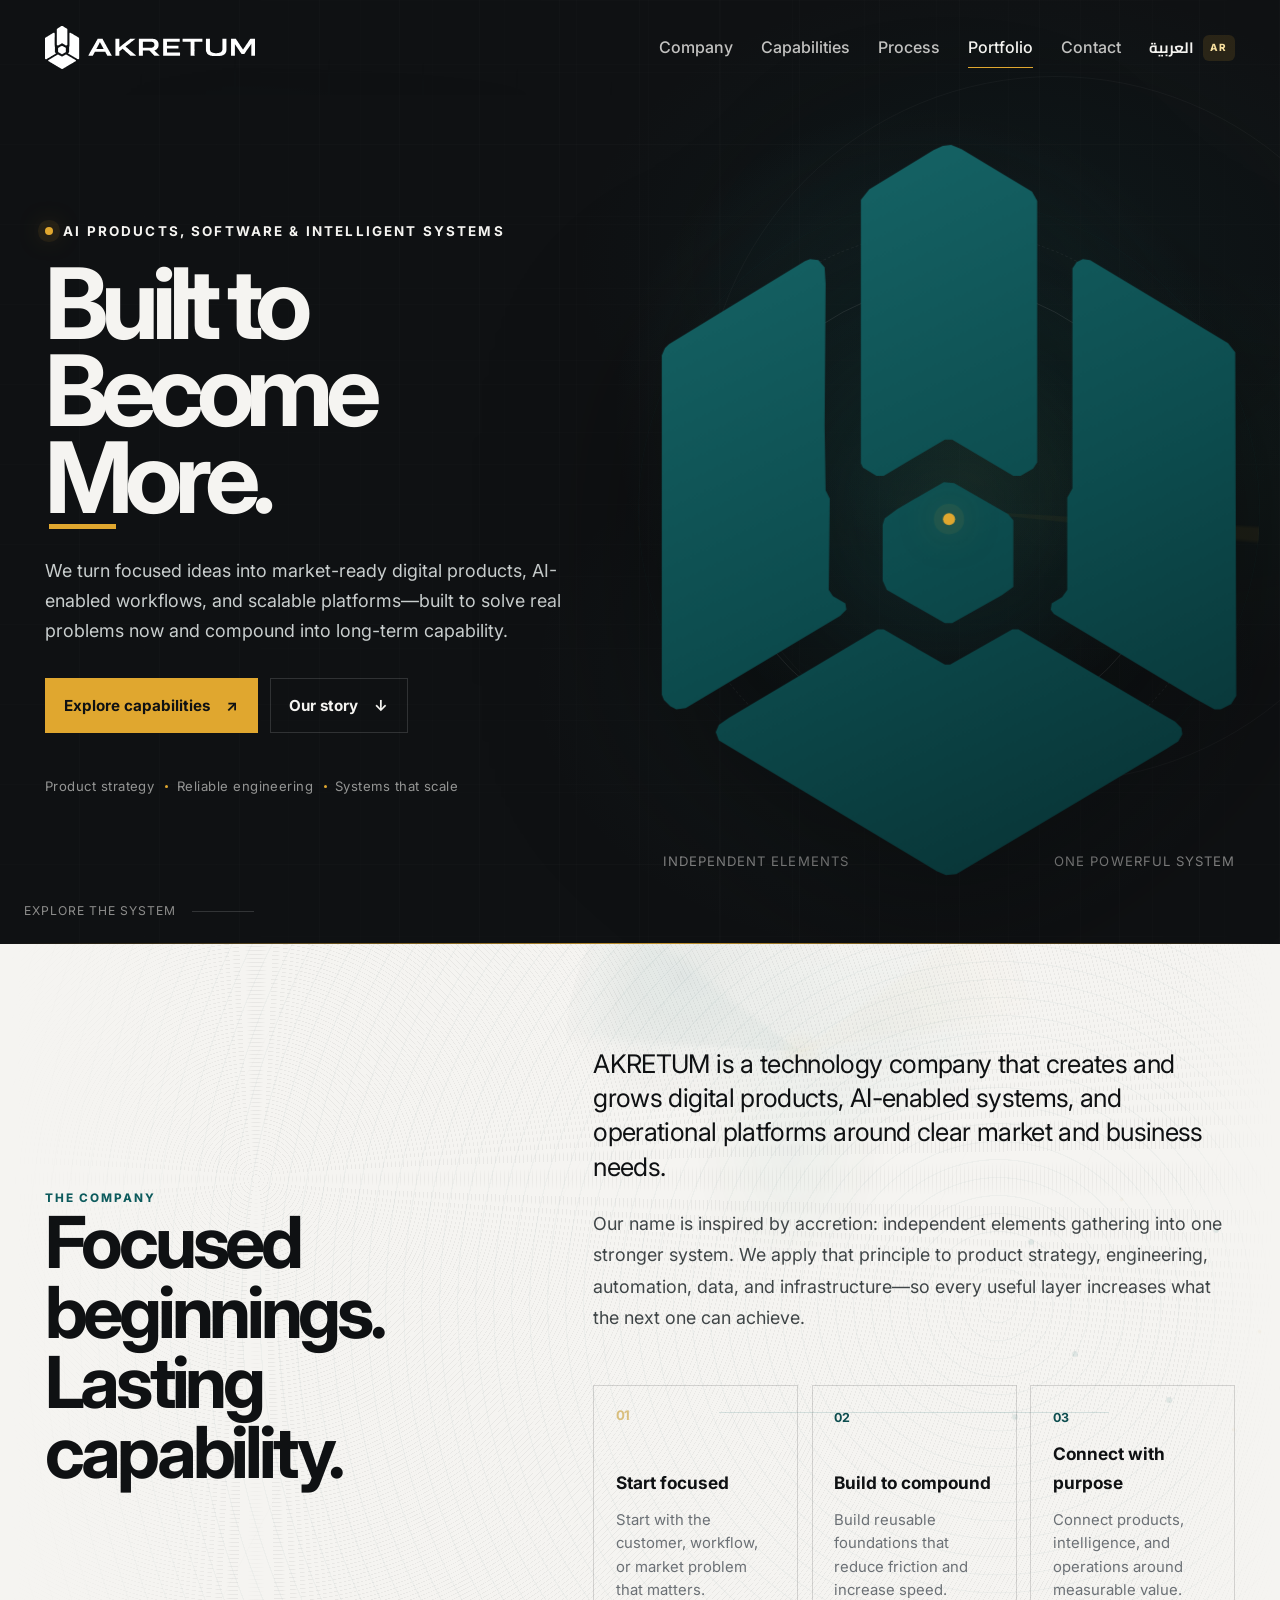
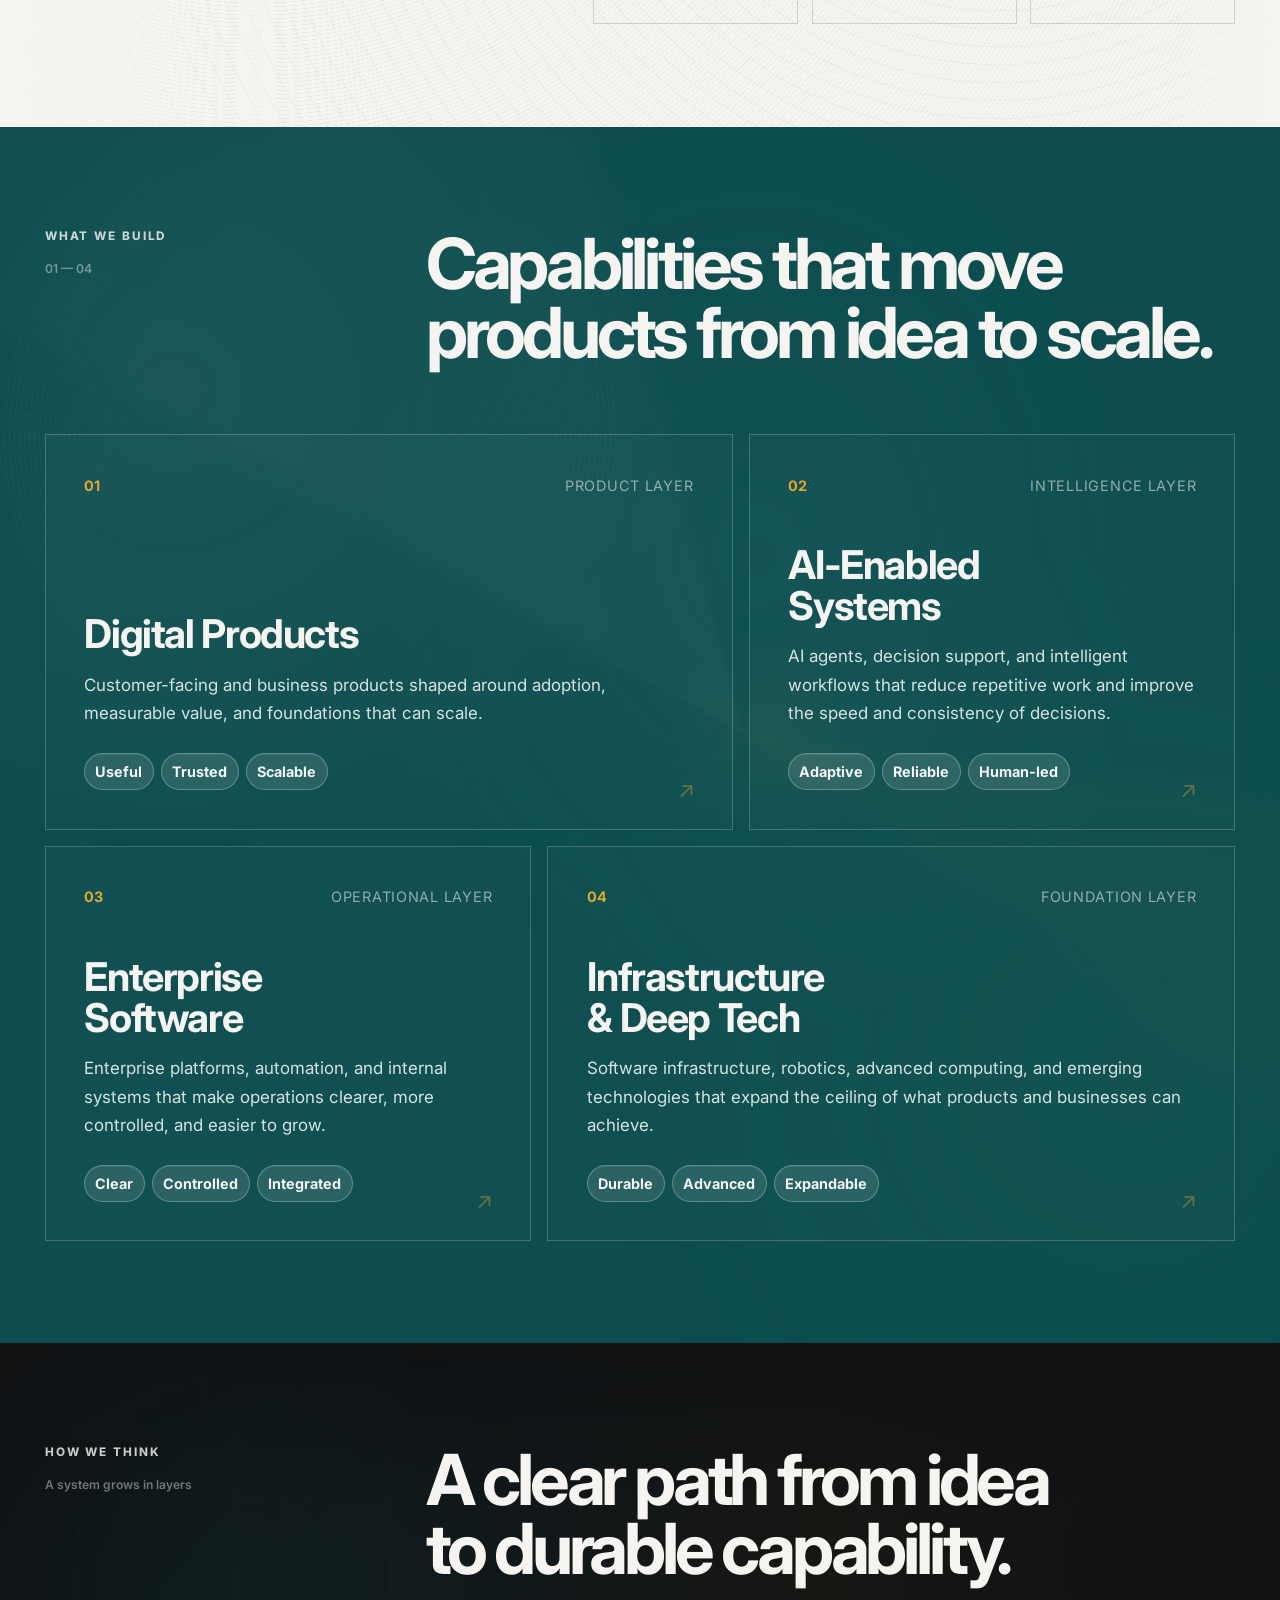
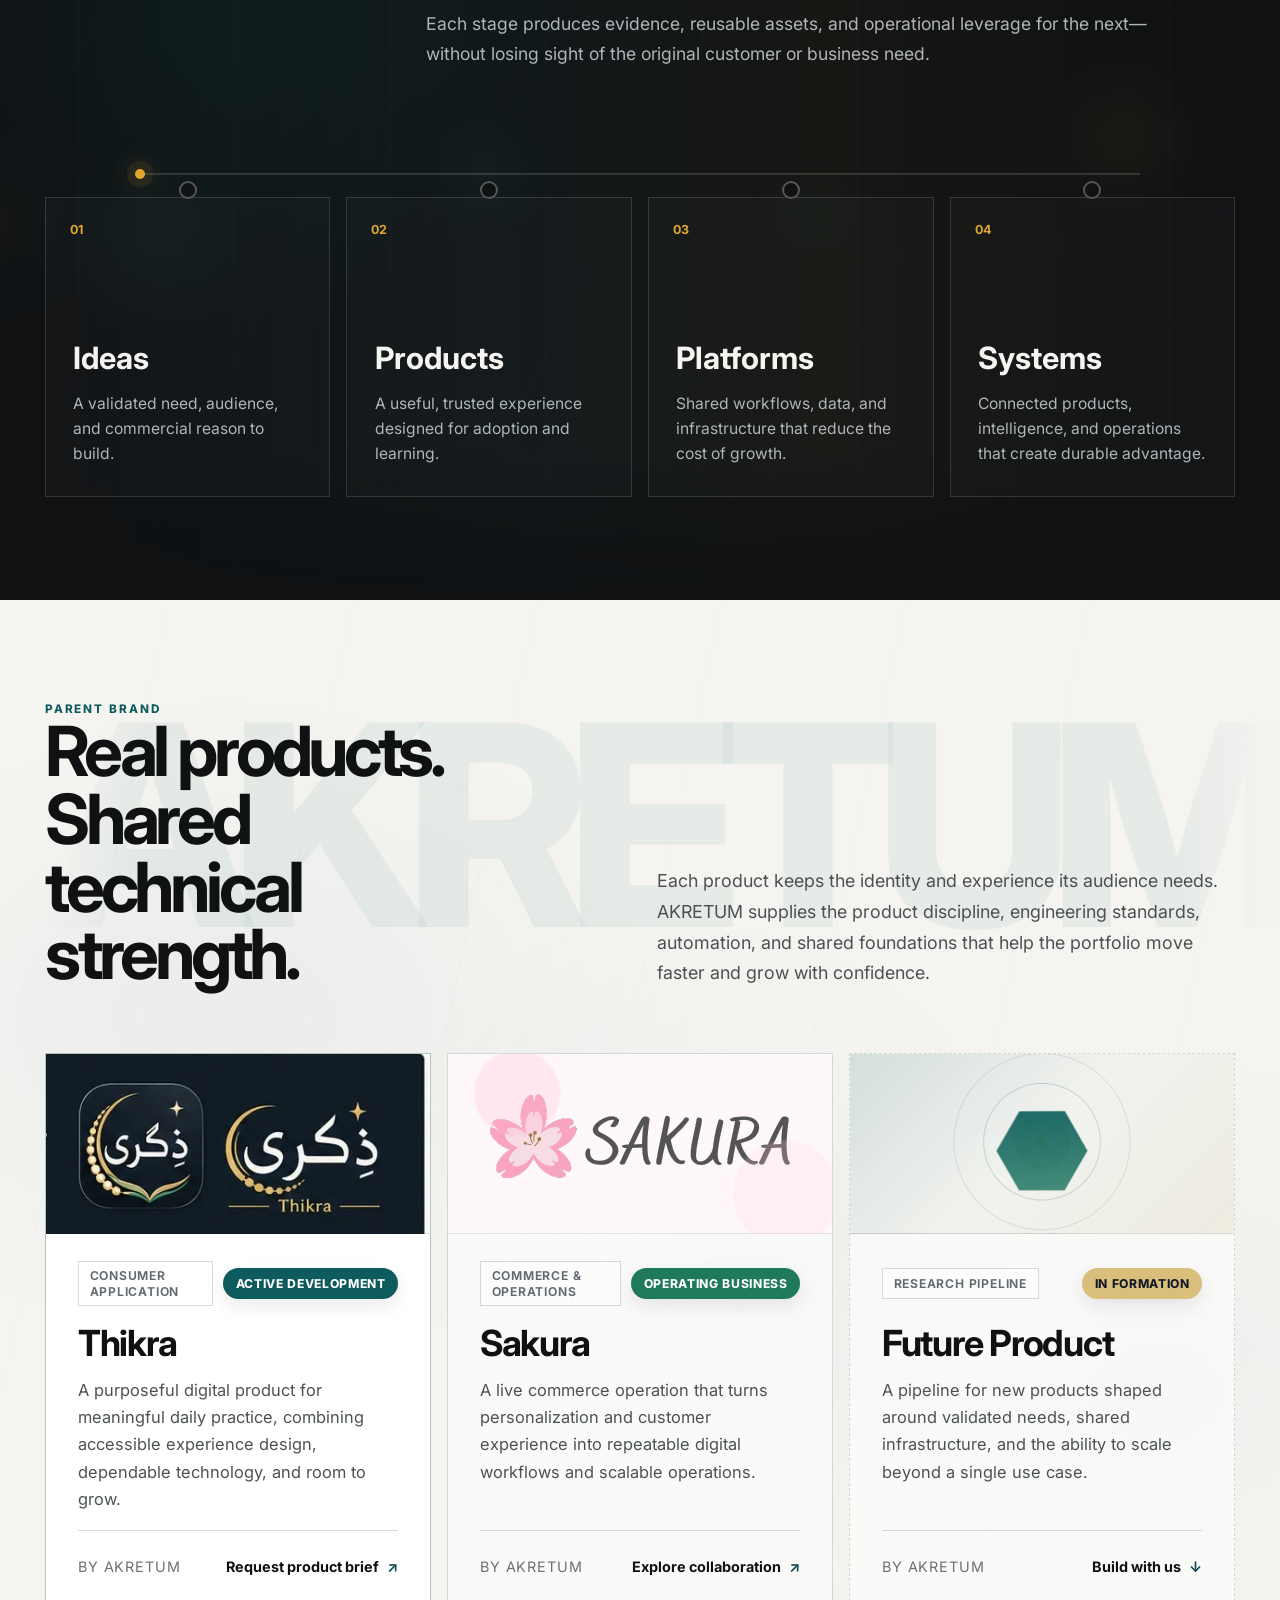
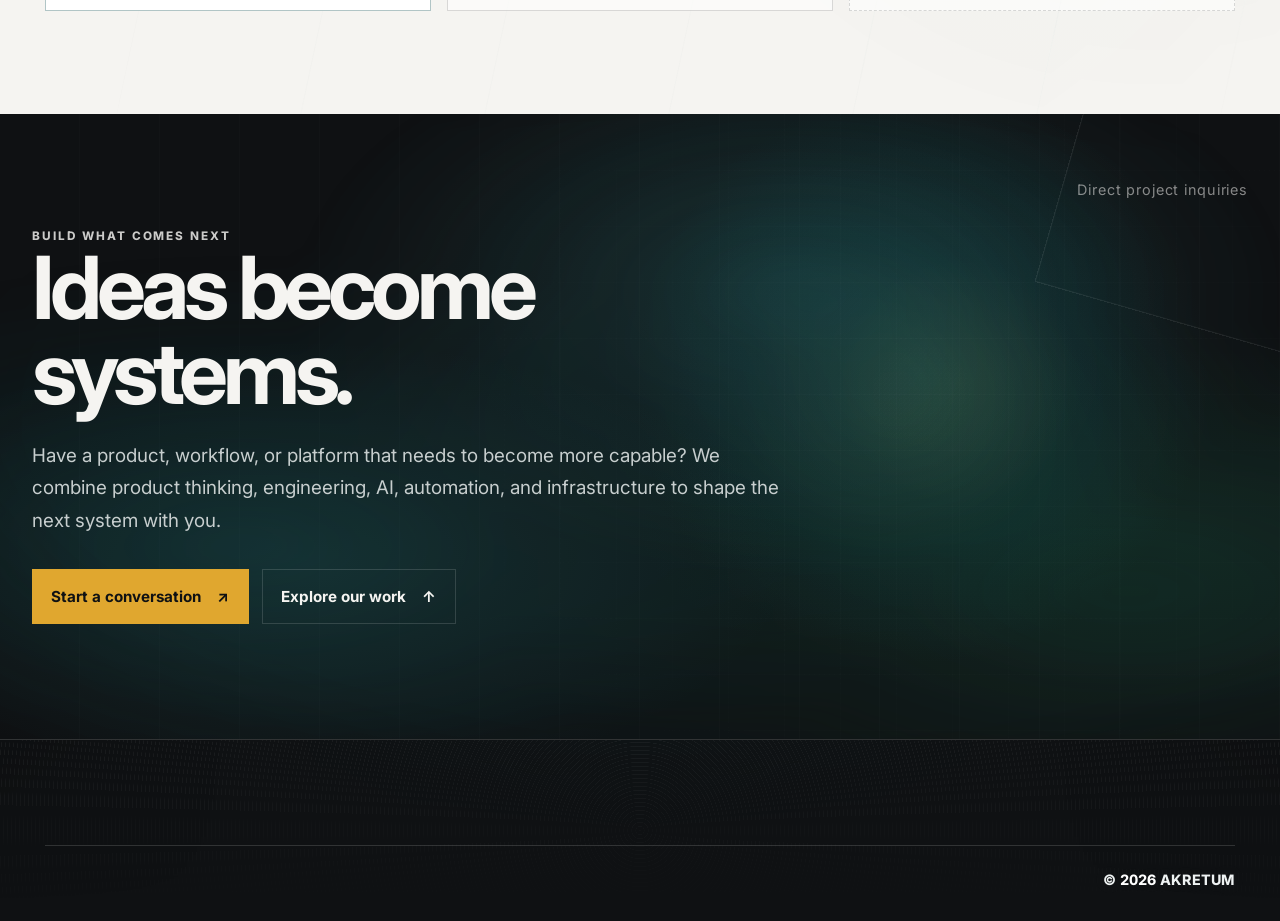
==== commit f6d5961b: "Publish AKRETUM website from 0f099c45f17151b6f139069fea4084d3a7159b32" ====
--- a/index.html
+++ b/index.html
@@ -56,8 +56,9 @@
   <link rel="stylesheet" href="/motion-depth.css?v=disc37-premium-motion-v18-20260803">
   <link rel="stylesheet" href="/background-atmosphere.css?v=disc37-accretion-atmosphere-v19-20260803">
   <link rel="stylesheet" href="/visual-parity-v20.css?v=disc37-rtl-hero-header-v20-20260803">
+  <link rel="stylesheet" href="/hero-composition-parity-v21.css?v=disc37-mobile-hero-parity-v21-20260803">
 </head>
-<body data-visual-parity="disc37-rtl-hero-header-v20-20260803" data-background-atmosphere="disc37-accretion-atmosphere-v19-20260803" data-responsive-refinement="disc37-mobile-590-motion-performance-v16-20260802" data-canonical-url="https://akretum.github.io/" data-visual-release="disc37-full-locale-parity" data-layout-contract="shared" data-visual-revision="disc37-exact-half-crop-v4-20260802" data-visual-hotfix="disc37-stable-orbits-v10-20260802" data-interface-polish="disc37-mobile-header-locale-v12-20260802" data-motion-performance="disc37-premium-motion-v18-20260803" data-premium-motion="disc37-premium-motion-v18-20260803" data-locale="en">
+<body data-hero-composition-parity="disc37-mobile-hero-parity-v21-20260803" data-visual-parity="disc37-rtl-hero-header-v20-20260803" data-background-atmosphere="disc37-accretion-atmosphere-v19-20260803" data-responsive-refinement="disc37-mobile-590-motion-performance-v16-20260802" data-canonical-url="https://akretum.github.io/" data-visual-release="disc37-full-locale-parity" data-layout-contract="shared" data-visual-revision="disc37-exact-half-crop-v4-20260802" data-visual-hotfix="disc37-stable-orbits-v10-20260802" data-interface-polish="disc37-mobile-header-locale-v12-20260802" data-motion-performance="disc37-premium-motion-v18-20260803" data-premium-motion="disc37-premium-motion-v18-20260803" data-locale="en">
   <a class="skip-link" href="#main">Skip to content</a>
 
   <header class="site-header" data-header>
--- a/hero-composition-parity-v21.css
+++ b/hero-composition-parity-v21.css
@@ -0,0 +1,283 @@
+/* DISC-37 v21 mobile Hero composition parity.
+   English and Arabic share one physical Hero visual system. Direction changes
+   typography and reading flow only; the monolith, Fusion Core, rings, and nodes
+   remain centered in the same neutral composition.
+*/
+
+/* A third Accretion Node completes the three-mass identity on every viewport. */
+.hero-visual::after {
+  content: "";
+  position: absolute;
+  z-index: 4;
+  top: 50%;
+  left: 50%;
+  width: clamp(610px, 47vw, 750px);
+  aspect-ratio: 1;
+  translate: -50% -50%;
+  border-radius: 50%;
+  pointer-events: none;
+  opacity: 0.82;
+  background: radial-gradient(
+    circle at 50% 0,
+    rgba(224, 167, 47, 1) 0 3px,
+    rgba(224, 167, 47, 0.42) 4px 7px,
+    transparent 8px
+  );
+  filter: drop-shadow(0 0 10px rgba(224, 167, 47, 0.55));
+  animation: orbit 54s linear infinite;
+  animation-play-state: running;
+}
+
+/* The center behaves like a living system core, not a literal medical heart. */
+.is-ready .hero-mark__core {
+  animation:
+    core-arrival 0.8s var(--ease) 1.55s forwards,
+    system-core-heartbeat 4.2s ease-in-out 2.4s infinite;
+}
+
+@keyframes system-core-heartbeat {
+  0%, 9%, 17%, 100% {
+    transform: translate(-50%, -50%) scale(1);
+    box-shadow:
+      0 0 0 9px rgba(224, 167, 47, 0.07),
+      0 0 34px rgba(224, 167, 47, 0.58);
+  }
+  5% {
+    transform: translate(-50%, -50%) scale(1.18);
+    box-shadow:
+      0 0 0 15px rgba(224, 167, 47, 0.035),
+      0 0 54px rgba(224, 167, 47, 0.84);
+  }
+  13% {
+    transform: translate(-50%, -50%) scale(1.09);
+    box-shadow:
+      0 0 0 12px rgba(224, 167, 47, 0.045),
+      0 0 44px rgba(224, 167, 47, 0.72);
+  }
+}
+
+@keyframes accretion-node-orbit-one {
+  from { transform: translate(-50%, -50%) rotate(0deg) translateX(var(--node-radius)); }
+  to { transform: translate(-50%, -50%) rotate(360deg) translateX(var(--node-radius)); }
+}
+
+@keyframes accretion-node-orbit-two {
+  from { transform: translate(-50%, -50%) rotate(360deg) translateX(var(--node-radius)); }
+  to { transform: translate(-50%, -50%) rotate(0deg) translateX(var(--node-radius)); }
+}
+
+@media (max-width: 960px) {
+  .hero-visual::after {
+    width: clamp(470px, 112vw, 620px);
+  }
+}
+
+@media (max-width: 700px) {
+  html[lang][dir] body .hero .hero__grid::before {
+    content: none !important;
+    display: none !important;
+  }
+
+  html[lang][dir] body .hero .hero__grid {
+    position: relative !important;
+    display: grid !important;
+    grid-template-columns: minmax(0, 1fr) !important;
+    grid-template-rows: auto auto !important;
+    gap: 0.5rem !important;
+    align-items: start !important;
+  }
+
+  html[lang][dir] body .hero .hero__grid > .hero-visual,
+  html[lang][dir] body .hero .hero__grid > .is-ready .hero-visual,
+  html[lang][dir] body .hero .hero__grid > .hero-visual:hover,
+  html[lang][dir] body .hero .hero__grid > .hero-visual:focus-within {
+    position: relative !important;
+    inset: auto !important;
+    grid-column: 1 !important;
+    grid-row: 1 !important;
+    order: initial !important;
+    width: 100% !important;
+    height: auto !important;
+    min-height: clamp(340px, 96vw, 420px) !important;
+    aspect-ratio: auto !important;
+    display: grid !important;
+    place-items: center !important;
+    justify-self: stretch !important;
+    align-self: start !important;
+    margin: 0 auto 0.5rem !important;
+    translate: none !important;
+    transform: none !important;
+    contain: layout style !important;
+    overflow: visible !important;
+    opacity: 1 !important;
+    visibility: visible !important;
+    z-index: 1 !important;
+    pointer-events: none !important;
+  }
+
+  html[lang][dir] body .hero .hero__grid > .hero__copy {
+    position: relative !important;
+    inset: auto !important;
+    grid-column: 1 !important;
+    grid-row: 2 !important;
+    order: initial !important;
+    width: 100% !important;
+    justify-self: stretch !important;
+    z-index: 3 !important;
+  }
+
+  html[lang][dir] body .hero .hero__grid > .hero-visual .hero-mark {
+    position: absolute !important;
+    inset: auto !important;
+    top: 50% !important;
+    left: 50% !important;
+    right: auto !important;
+    bottom: auto !important;
+    width: clamp(220px, 66vw, 300px) !important;
+    height: auto !important;
+    max-width: none !important;
+    max-height: none !important;
+    margin: 0 !important;
+    translate: -50% -50% !important;
+    transform: none !important;
+    opacity: 1 !important;
+    visibility: visible !important;
+    z-index: 3 !important;
+    filter: brightness(1.06) drop-shadow(0 26px 58px rgba(0, 0, 0, 0.38)) !important;
+  }
+
+  html[lang][dir] body .hero .hero-mark__piece {
+    display: none !important;
+    opacity: 0 !important;
+    visibility: hidden !important;
+    animation: none !important;
+  }
+
+  html[lang][dir] body .hero .hero-mark__complete {
+    display: block !important;
+    opacity: 1 !important;
+    visibility: visible !important;
+    animation: none !important;
+  }
+
+  html[lang][dir] body .hero .hero-mark__core {
+    display: block !important;
+    top: 50% !important;
+    opacity: 1 !important;
+    visibility: visible !important;
+    transform: translate(-50%, -50%) scale(1) !important;
+    animation: system-core-heartbeat 4.2s ease-in-out 0.8s infinite !important;
+  }
+
+  html[lang][dir] body .hero .hero__grid > .hero-visual .hero-orbit,
+  html[lang][dir] body .hero .hero__grid > .hero-visual .hero-orbit--one,
+  html[lang][dir] body .hero .hero__grid > .hero-visual .hero-orbit--two {
+    position: absolute !important;
+    inset: auto !important;
+    top: 50% !important;
+    left: 50% !important;
+    right: auto !important;
+    bottom: auto !important;
+    translate: -50% -50% !important;
+    transform: none !important;
+    transform-origin: center !important;
+    visibility: visible !important;
+  }
+
+  html[lang][dir] body .hero .hero__grid > .hero-visual .hero-orbit--one {
+    width: clamp(260px, 78vw, 340px) !important;
+    height: clamp(260px, 78vw, 340px) !important;
+    opacity: 1 !important;
+    animation: none !important;
+  }
+
+  html[lang][dir] body .hero .hero__grid > .hero-visual .hero-orbit--two {
+    width: clamp(310px, 92vw, 400px) !important;
+    height: clamp(310px, 92vw, 400px) !important;
+    opacity: 0.68 !important;
+    animation: none !important;
+  }
+
+  html[lang][dir] body .hero .hero__grid > .hero-visual .hero-orbit--one::after,
+  html[lang][dir] body .hero .hero__grid > .hero-visual .hero-orbit--two::after {
+    position: absolute !important;
+    top: 50% !important;
+    left: 50% !important;
+    right: auto !important;
+    bottom: auto !important;
+    margin: 0 !important;
+  }
+
+  html[lang][dir] body .hero .hero__grid > .hero-visual .hero-orbit--one::after {
+    --node-radius: clamp(127px, 39vw, 167px);
+    animation: accretion-node-orbit-one 28s linear infinite !important;
+  }
+
+  html[lang][dir] body .hero .hero__grid > .hero-visual .hero-orbit--two::after {
+    --node-radius: clamp(152px, 46vw, 197px);
+    animation: accretion-node-orbit-two 42s linear infinite !important;
+  }
+
+  html[lang][dir] body .hero .hero__grid > .hero-visual::before {
+    top: 50% !important;
+    left: 50% !important;
+    right: auto !important;
+    bottom: auto !important;
+    width: clamp(350px, 104vw, 450px) !important;
+    translate: -50% -50% !important;
+    opacity: 0.28 !important;
+    transform-origin: center !important;
+  }
+
+  html[lang][dir] body .hero .hero__grid > .hero-visual::after {
+    top: 50% !important;
+    left: 50% !important;
+    right: auto !important;
+    bottom: auto !important;
+    width: clamp(350px, 104vw, 450px) !important;
+    translate: -50% -50% !important;
+    opacity: 0.84 !important;
+    transform-origin: center !important;
+  }
+
+  html[lang][dir] body .hero .hero__grid > .hero-visual .hero-visual__field {
+    position: absolute !important;
+    inset: auto !important;
+    top: 50% !important;
+    left: 50% !important;
+    width: min(92vw, 420px) !important;
+    height: min(92vw, 420px) !important;
+    aspect-ratio: 1 !important;
+    translate: -50% -50% !important;
+    border-radius: 50% !important;
+    background: radial-gradient(
+      circle at 50% 50%,
+      rgba(13, 77, 79, 0.3),
+      rgba(13, 77, 79, 0.08) 48%,
+      transparent 72%
+    ) !important;
+  }
+
+  html[lang][dir] body .hero .hero-visual__caption {
+    display: none !important;
+  }
+}
+
+@media (max-width: 420px) {
+  html[lang][dir] body .hero .hero__grid > .hero-visual {
+    min-height: clamp(340px, 102vw, 390px) !important;
+  }
+}
+
+@media (prefers-reduced-motion: reduce) {
+  .hero-visual::after,
+  html[lang][dir] body .hero .hero-mark__core,
+  html[lang][dir] body .hero .hero-orbit::after {
+    animation: none !important;
+  }
+
+  html[lang][dir] body .hero .hero-mark__core {
+    opacity: 1 !important;
+    transform: translate(-50%, -50%) scale(1) !important;
+  }
+}
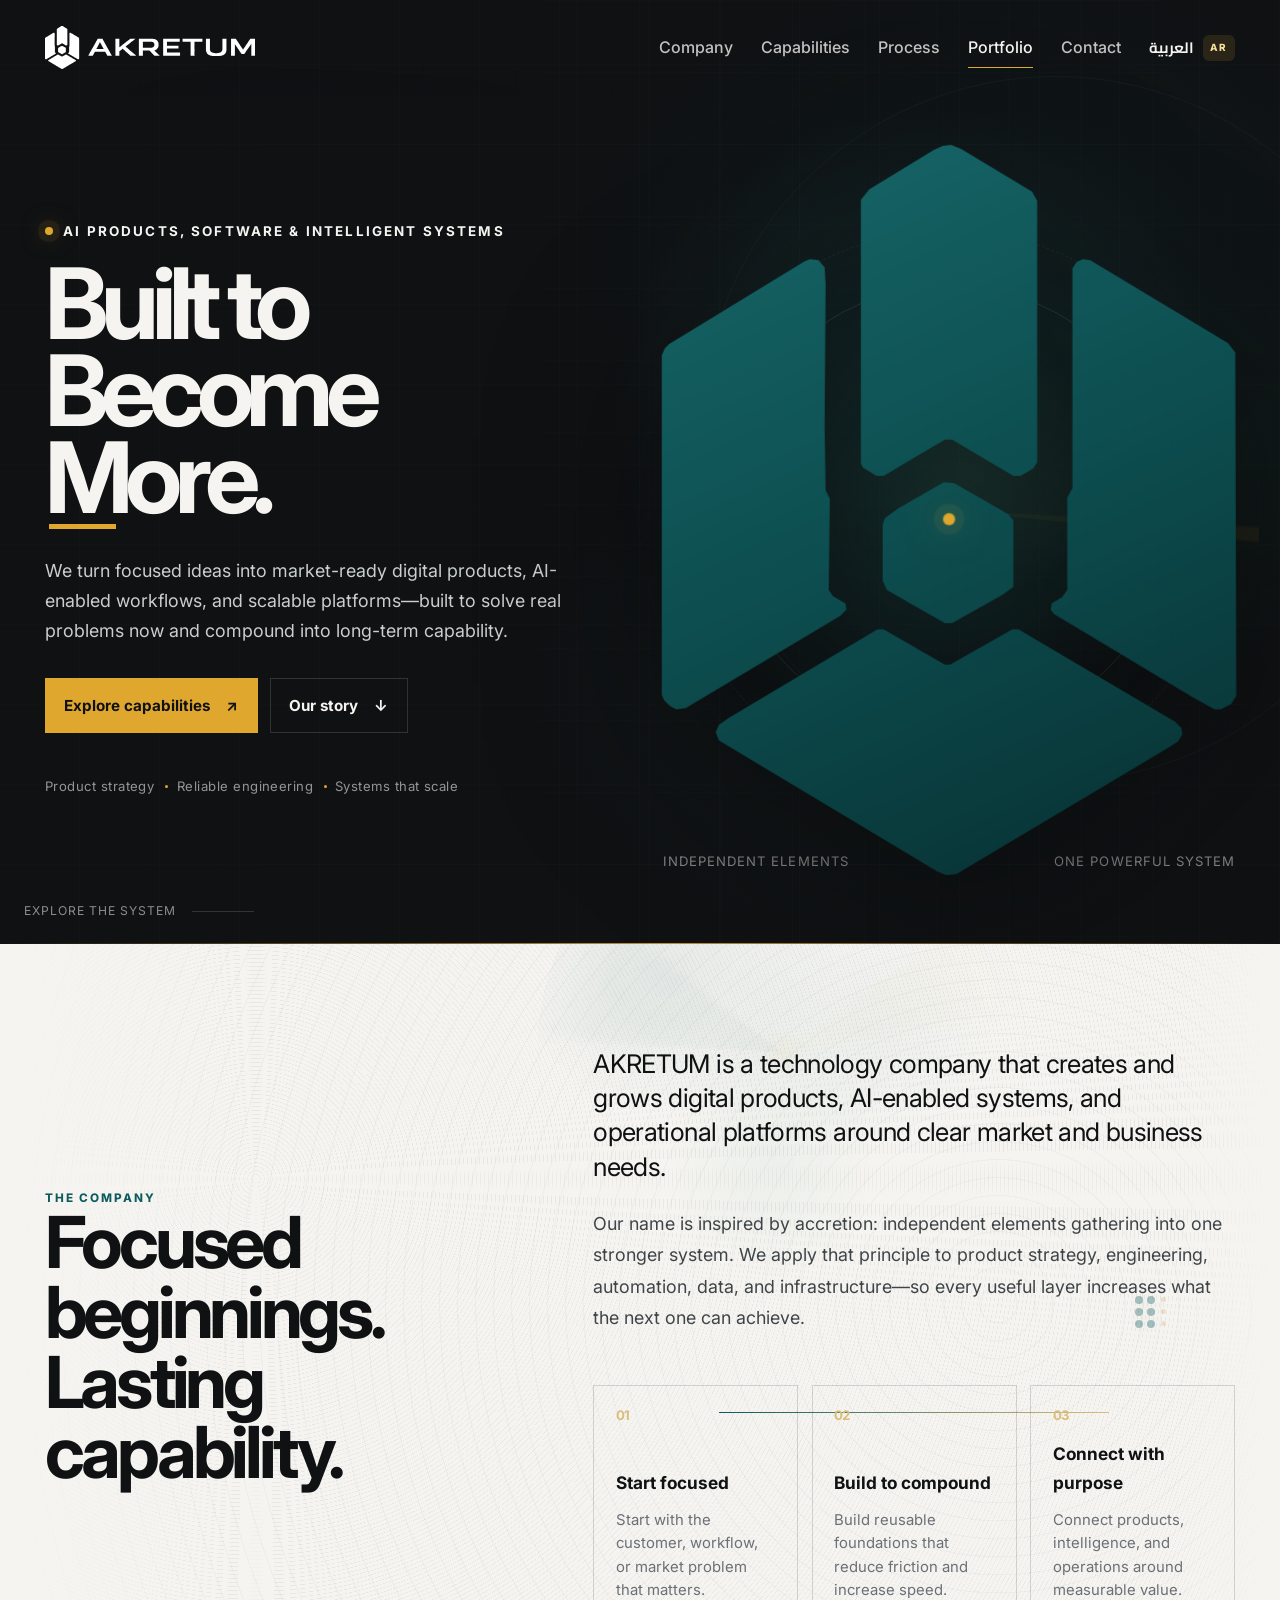
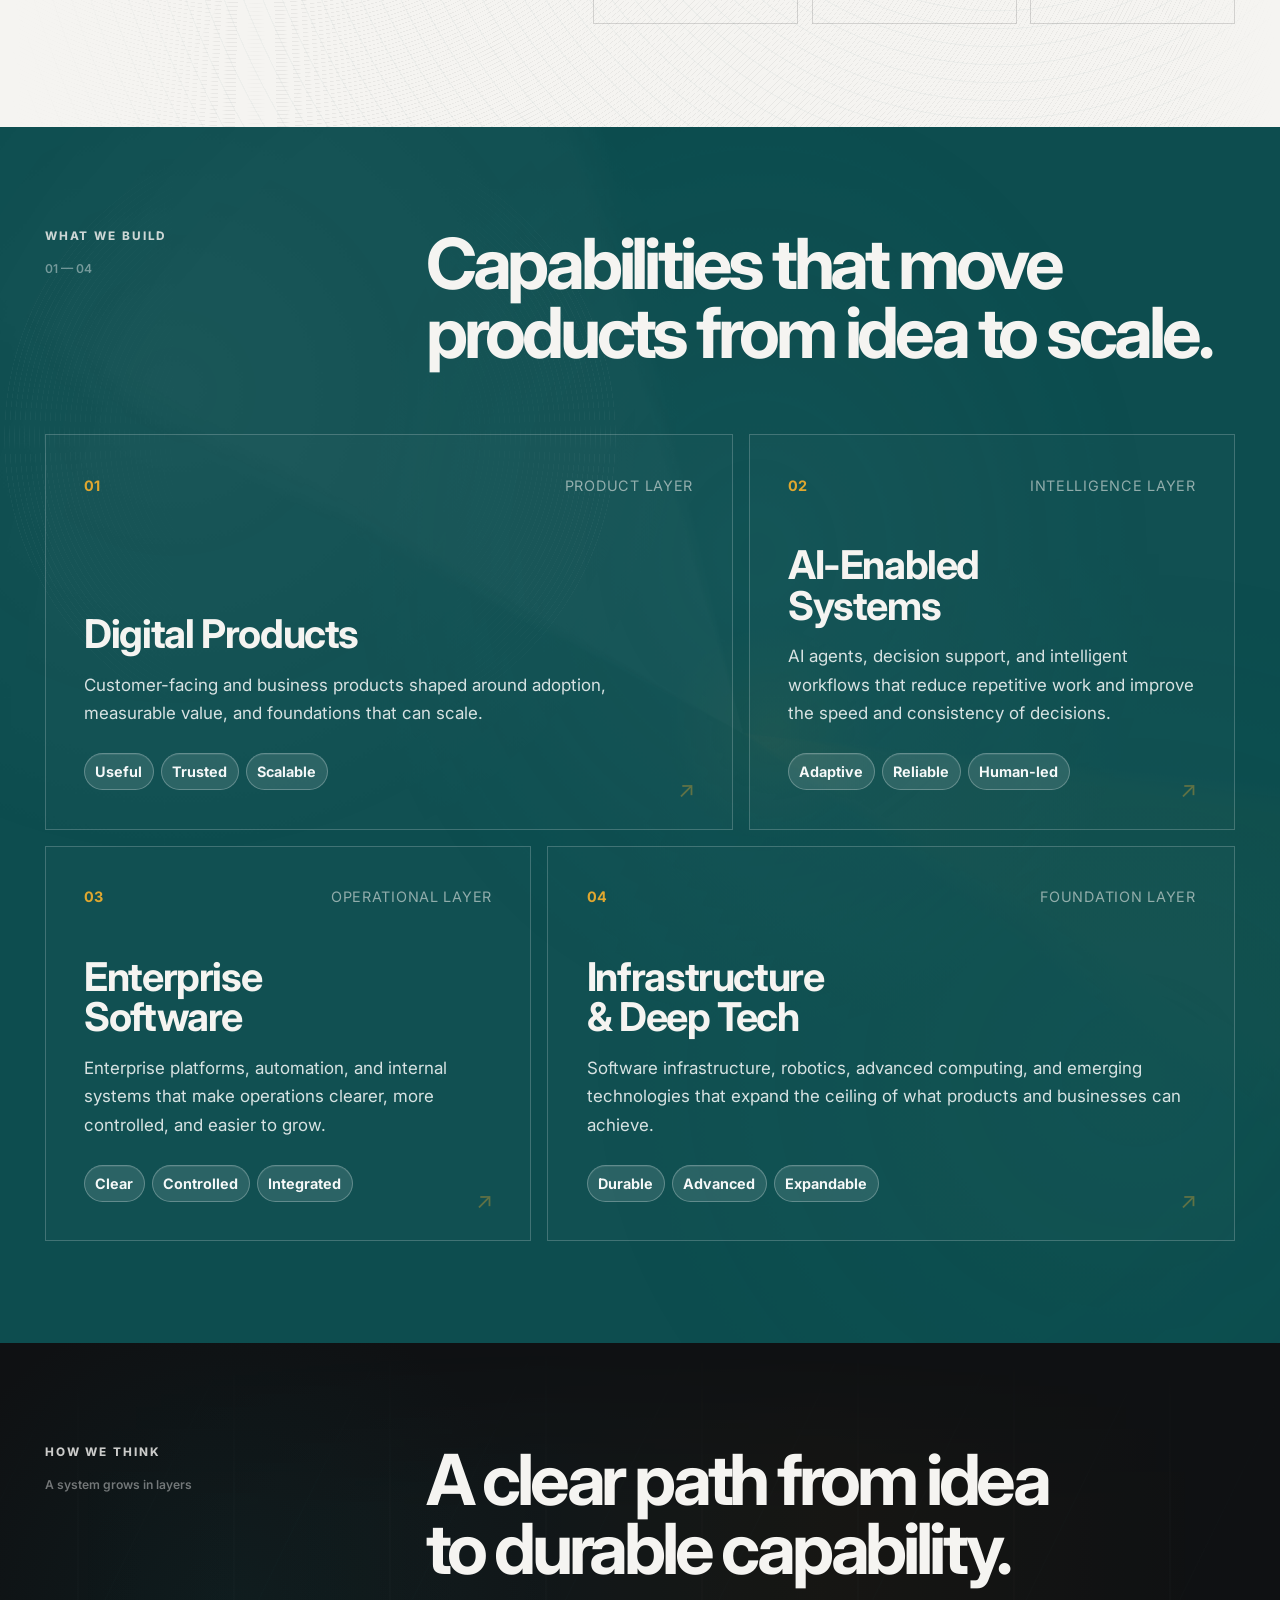
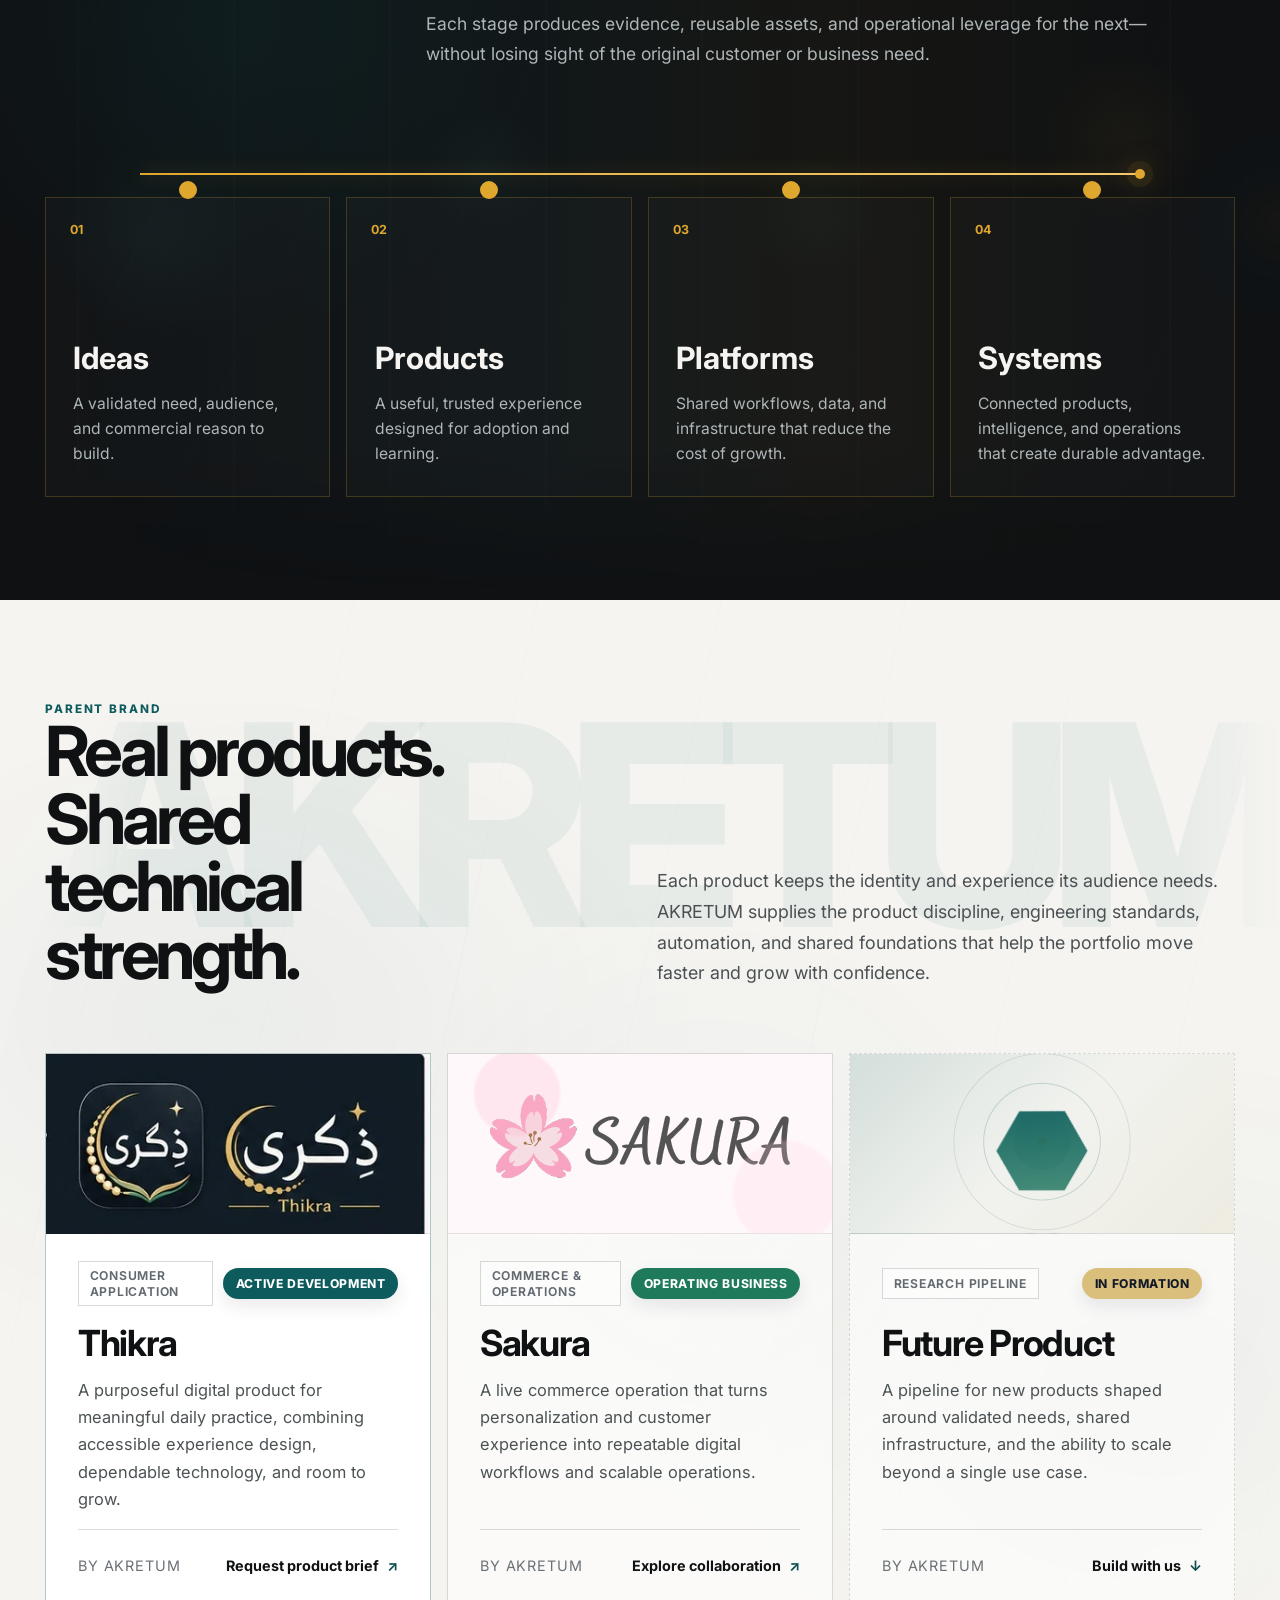
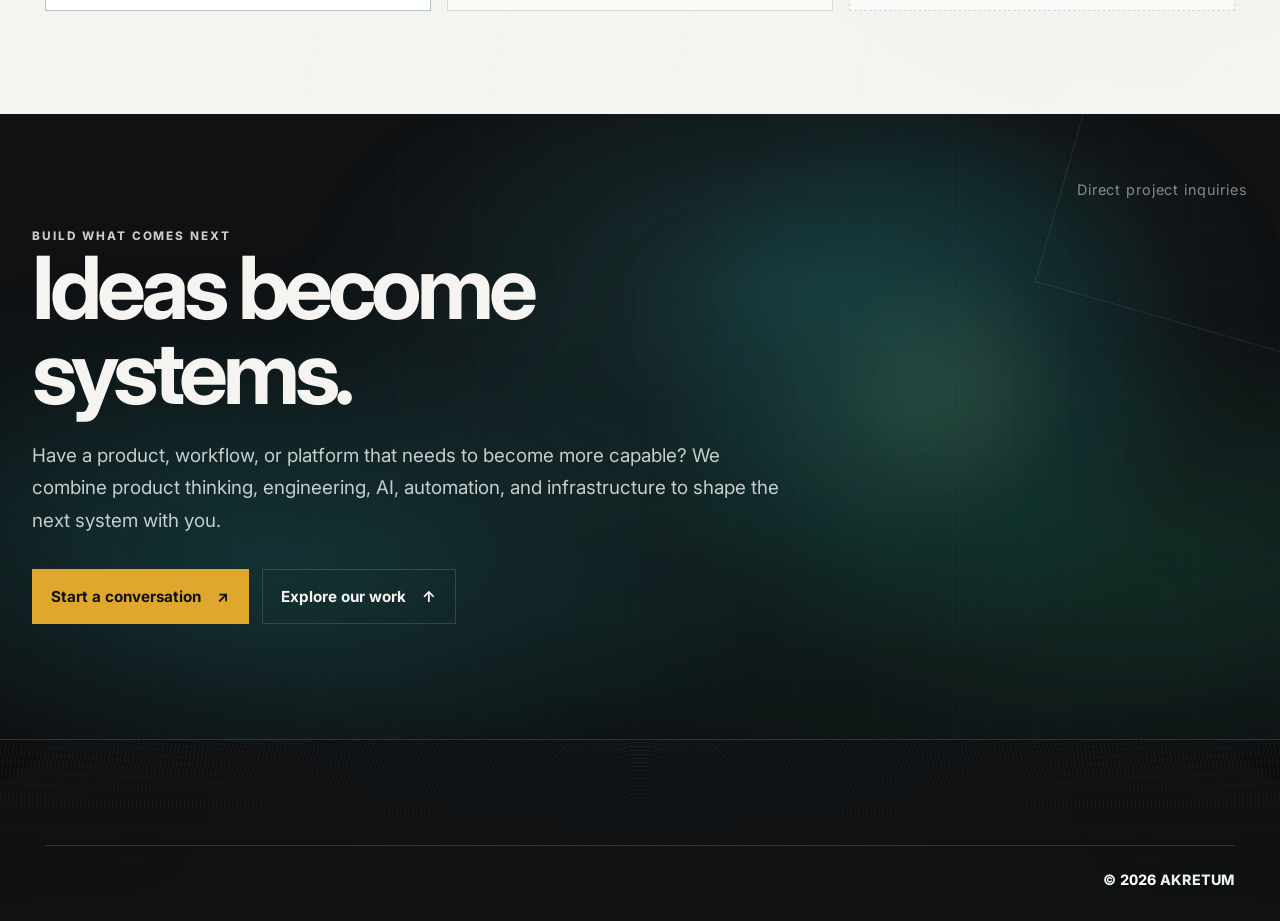
==== commit 6649247c: "Publish AKRETUM website from 50994d7c2adbd658821a9fe0a599a4edf39188b0" ====
--- a/index.html
+++ b/index.html
@@ -56,9 +56,9 @@
   <link rel="stylesheet" href="/motion-depth.css?v=disc37-premium-motion-v18-20260803">
   <link rel="stylesheet" href="/background-atmosphere.css?v=disc37-accretion-atmosphere-v19-20260803">
   <link rel="stylesheet" href="/visual-parity-v20.css?v=disc37-rtl-hero-header-v20-20260803">
-  <link rel="stylesheet" href="/hero-composition-parity-v21.css?v=disc37-mobile-hero-parity-v21-20260803">
+  <link rel="stylesheet" href="/hero-composition-parity-v21.css?v=disc37-mobile-outer-node-visibility-v22-20260803">
 </head>
-<body data-hero-composition-parity="disc37-mobile-hero-parity-v21-20260803" data-visual-parity="disc37-rtl-hero-header-v20-20260803" data-background-atmosphere="disc37-accretion-atmosphere-v19-20260803" data-responsive-refinement="disc37-mobile-590-motion-performance-v16-20260802" data-canonical-url="https://akretum.github.io/" data-visual-release="disc37-full-locale-parity" data-layout-contract="shared" data-visual-revision="disc37-exact-half-crop-v4-20260802" data-visual-hotfix="disc37-stable-orbits-v10-20260802" data-interface-polish="disc37-mobile-header-locale-v12-20260802" data-motion-performance="disc37-premium-motion-v18-20260803" data-premium-motion="disc37-premium-motion-v18-20260803" data-locale="en">
+<body data-hero-composition-parity="disc37-mobile-outer-node-visibility-v22-20260803" data-visual-parity="disc37-rtl-hero-header-v20-20260803" data-background-atmosphere="disc37-accretion-atmosphere-v19-20260803" data-responsive-refinement="disc37-mobile-590-motion-performance-v16-20260802" data-canonical-url="https://akretum.github.io/" data-visual-release="disc37-full-locale-parity" data-layout-contract="shared" data-visual-revision="disc37-exact-half-crop-v4-20260802" data-visual-hotfix="disc37-stable-orbits-v10-20260802" data-interface-polish="disc37-mobile-header-locale-v12-20260802" data-motion-performance="disc37-premium-motion-v18-20260803" data-premium-motion="disc37-premium-motion-v18-20260803" data-locale="en">
   <a class="skip-link" href="#main">Skip to content</a>
 
   <header class="site-header" data-header>
--- a/hero-composition-parity-v21.css
+++ b/hero-composition-parity-v21.css
@@ -1,7 +1,8 @@
-/* DISC-37 v21 mobile Hero composition parity.
+/* DISC-37 v22 mobile Hero composition parity and full-node visibility.
    English and Arabic share one physical Hero visual system. Direction changes
    typography and reading flow only; the monolith, Fusion Core, rings, and nodes
-   remain centered in the same neutral composition.
+   remain centered in the same neutral composition. The outer node is inset from
+   its rotating paint boundary so the complete Amber disc and glow stay visible.
 */
 
 /* A third Accretion Node completes the three-mass identity on every viewport. */
@@ -18,7 +19,7 @@
   pointer-events: none;
   opacity: 0.82;
   background: radial-gradient(
-    circle at 50% 0,
+    circle at 50% 8px,
     rgba(224, 167, 47, 1) 0 3px,
     rgba(224, 167, 47, 0.42) 4px 7px,
     transparent 8px
@@ -223,7 +224,7 @@
     left: 50% !important;
     right: auto !important;
     bottom: auto !important;
-    width: clamp(350px, 104vw, 450px) !important;
+    width: min(100vw, 430px) !important;
     translate: -50% -50% !important;
     opacity: 0.28 !important;
     transform-origin: center !important;
@@ -234,10 +235,16 @@
     left: 50% !important;
     right: auto !important;
     bottom: auto !important;
-    width: clamp(350px, 104vw, 450px) !important;
+    width: min(100vw, 430px) !important;
     translate: -50% -50% !important;
     opacity: 0.84 !important;
     transform-origin: center !important;
+    background: radial-gradient(
+      circle at 50% 10px,
+      rgba(224, 167, 47, 1) 0 3px,
+      rgba(224, 167, 47, 0.42) 4px 7px,
+      transparent 8px
+    ) !important;
   }
 
   html[lang][dir] body .hero .hero__grid > .hero-visual .hero-visual__field {
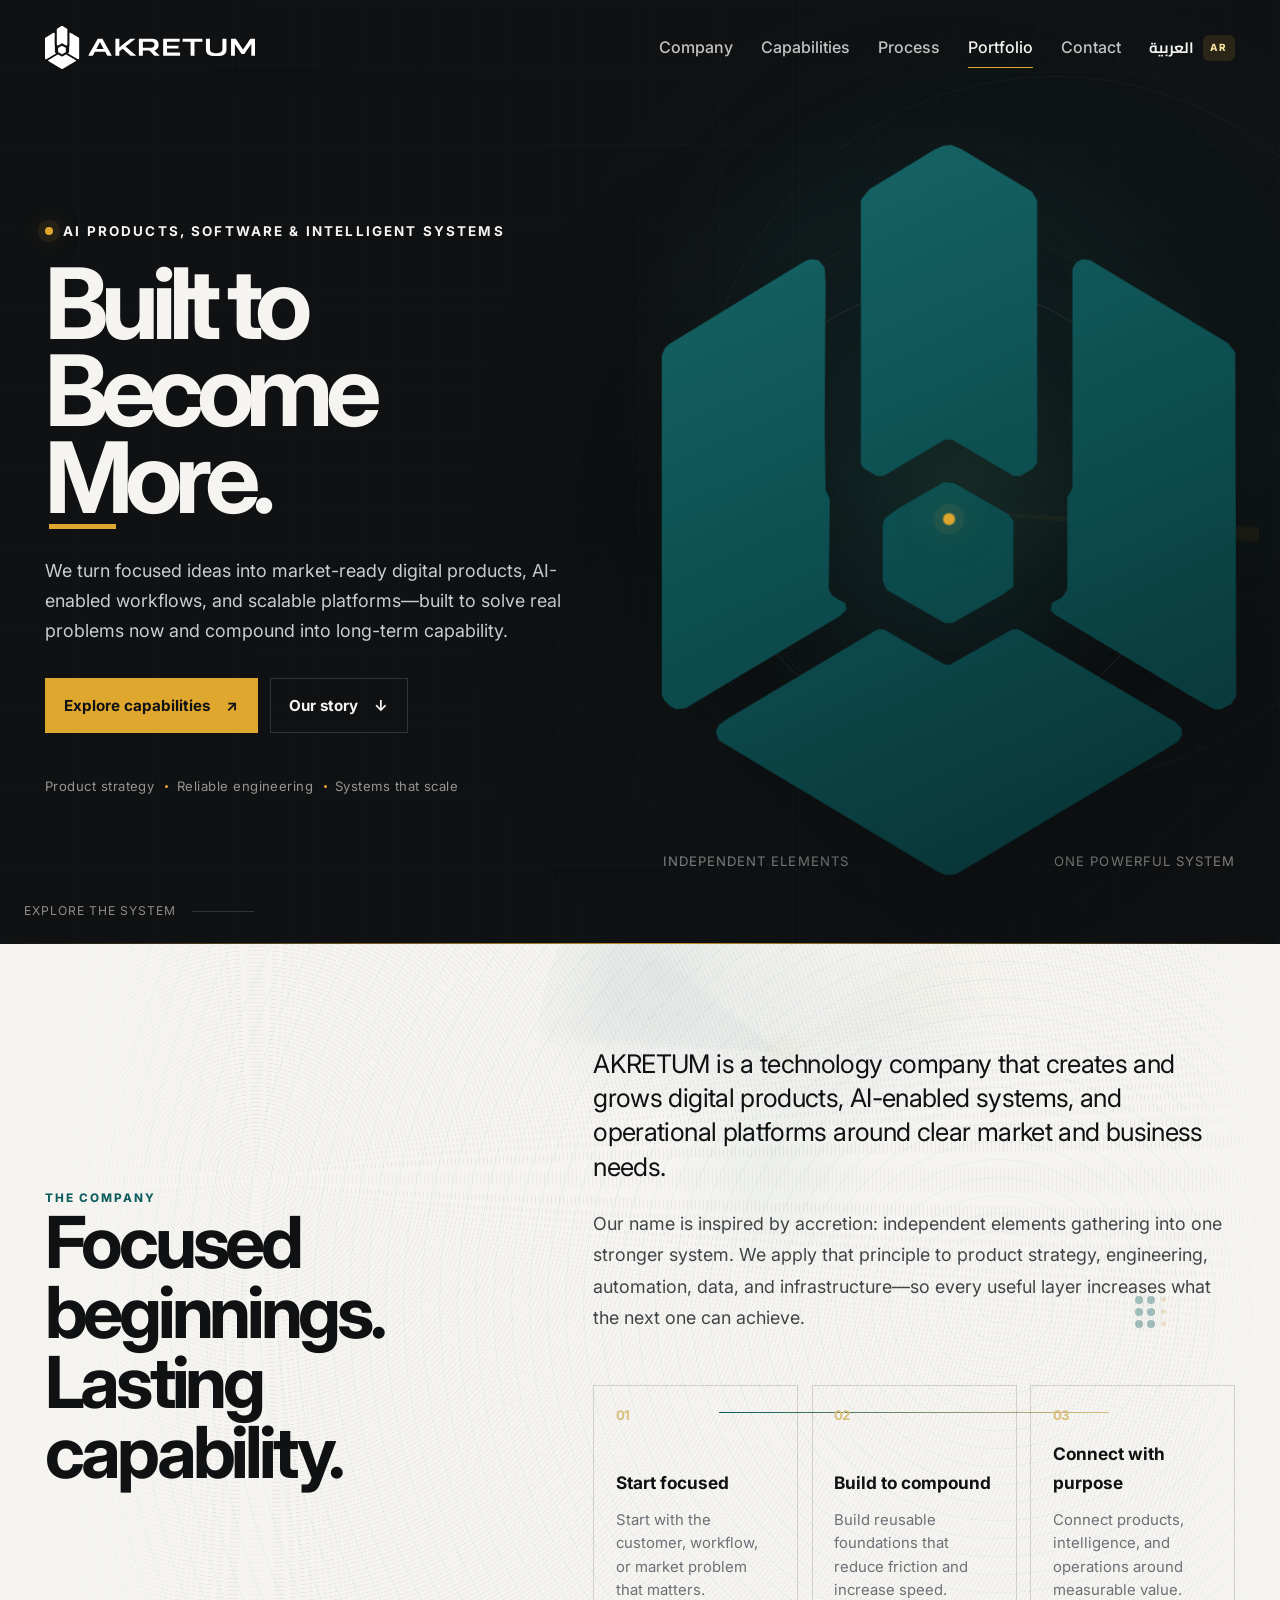
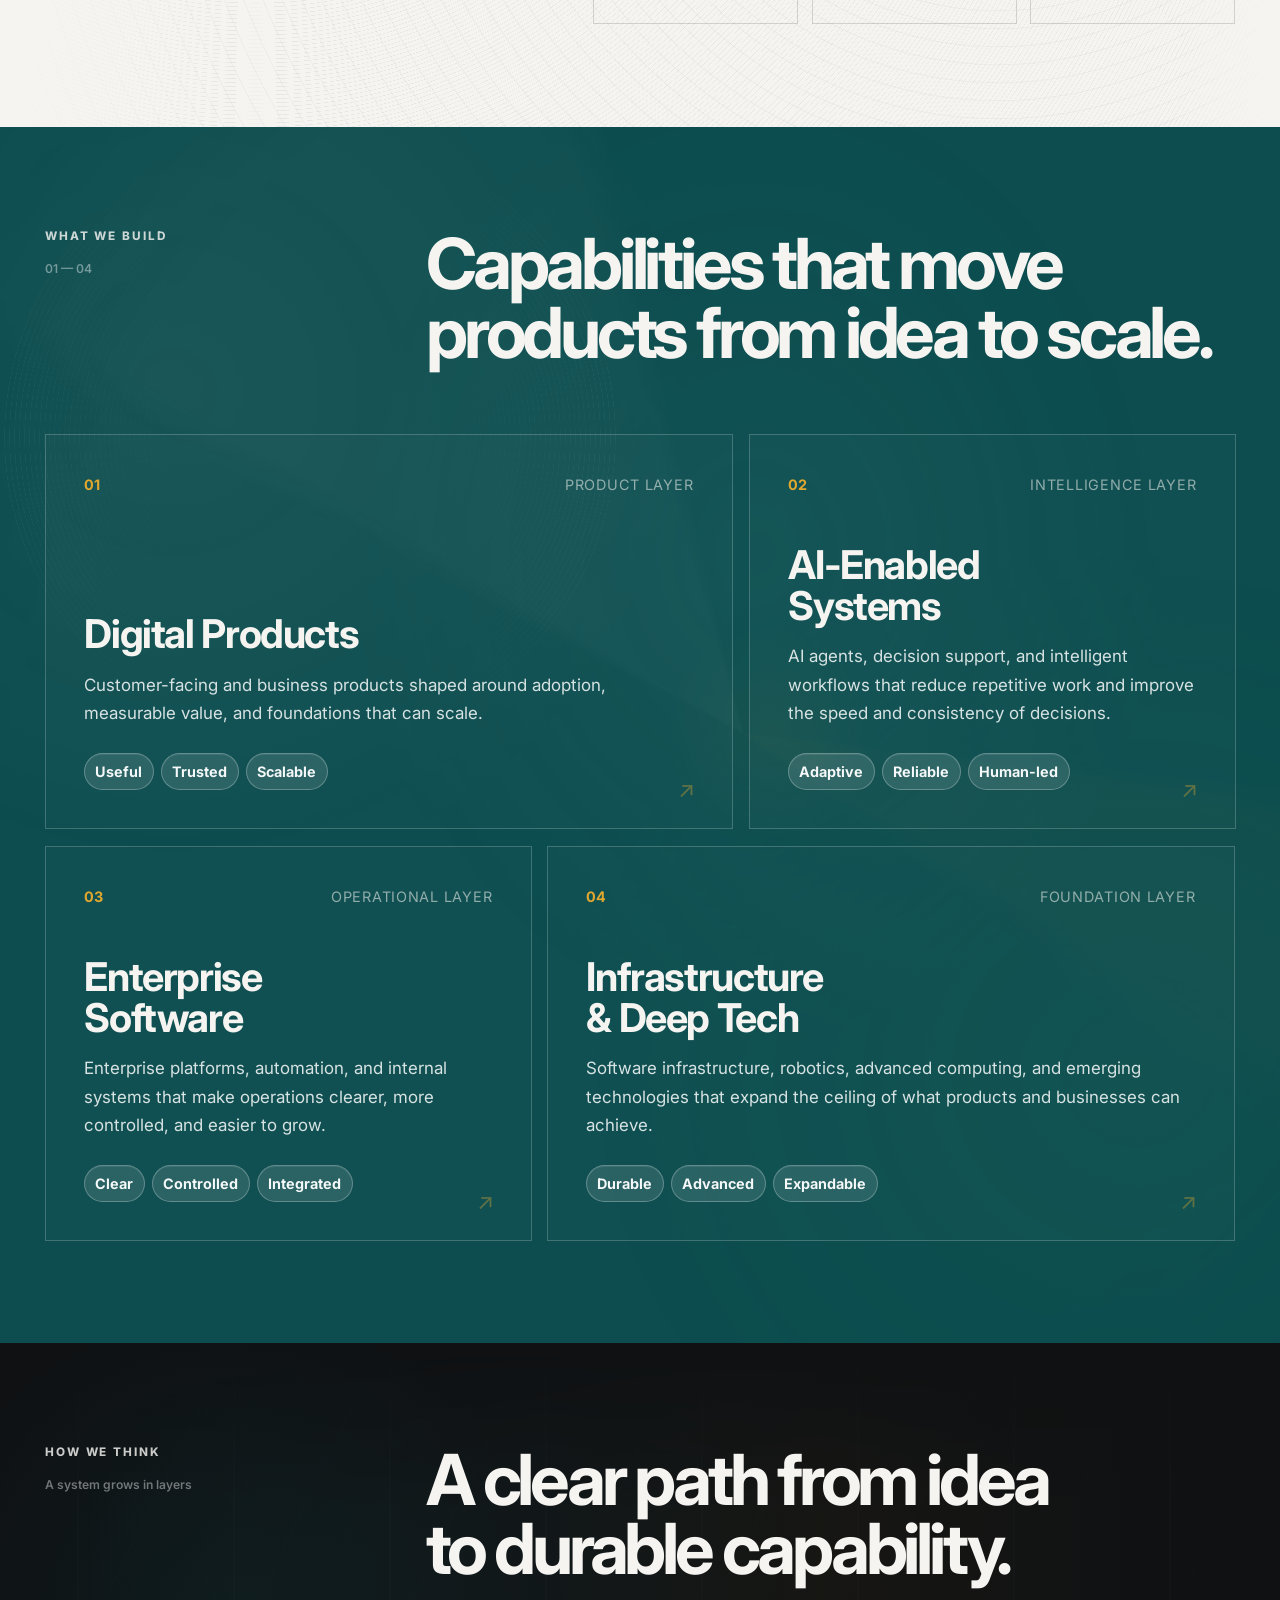
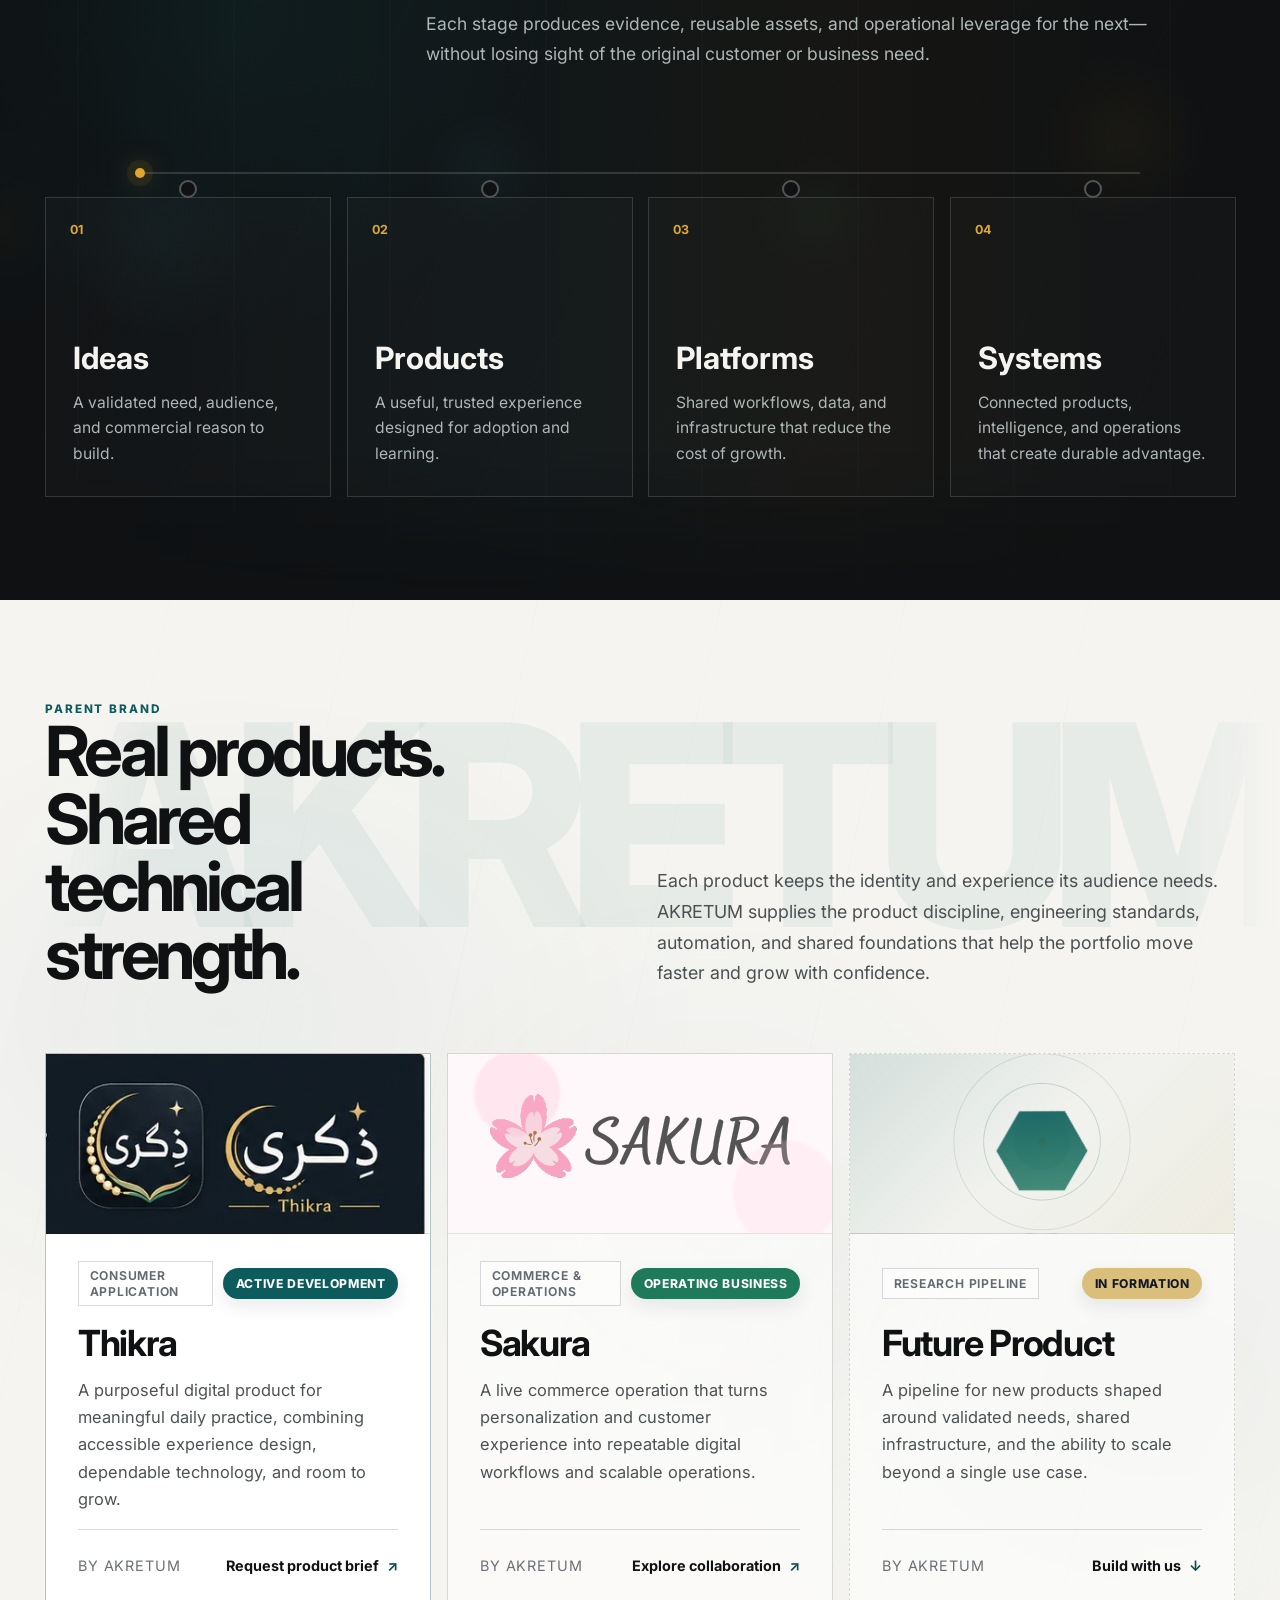
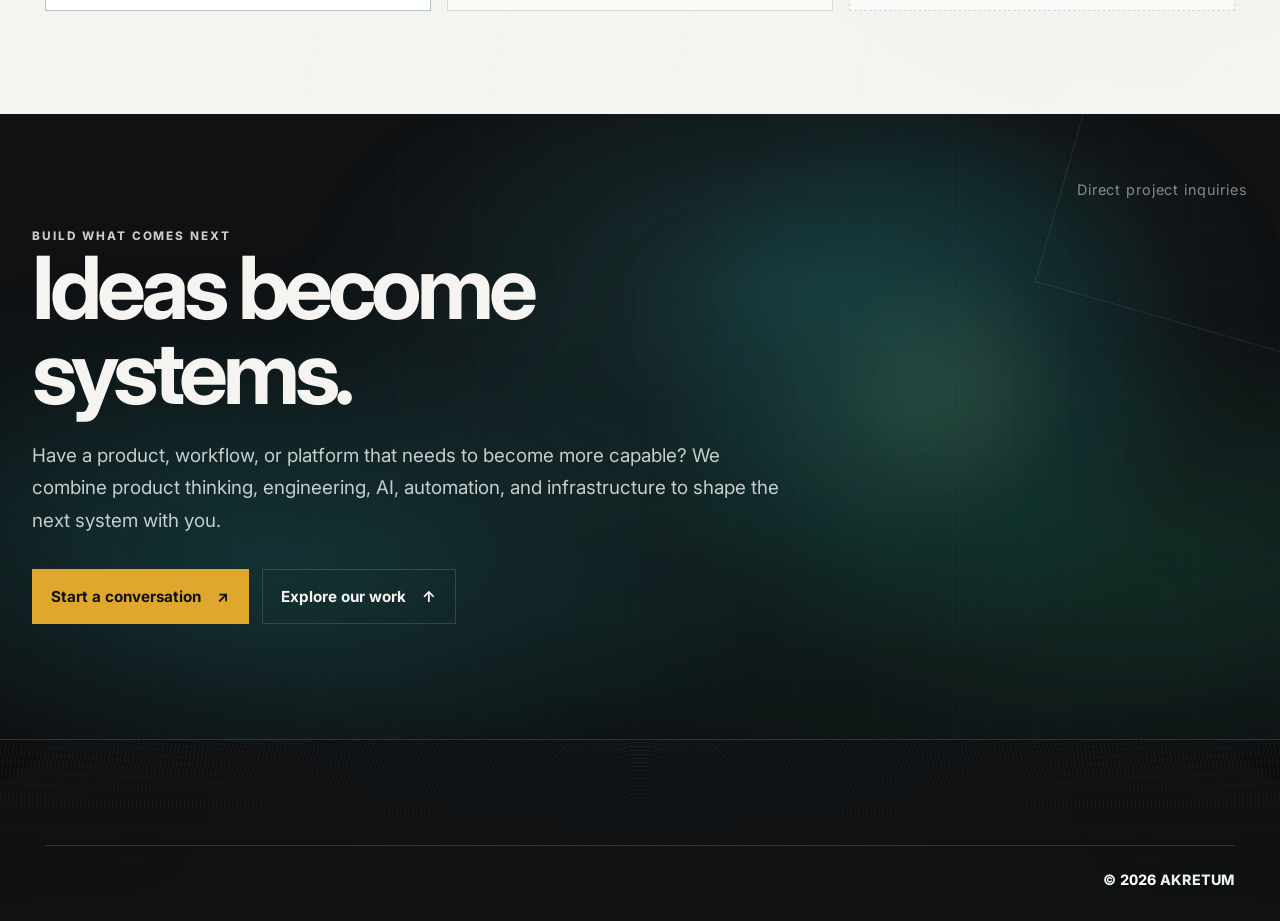
==== commit 0f7134ac: "Publish AKRETUM website from a419b2e1c3aee5442d3c4e6e34d459a4d71cd7be" ====
--- a/index.html
+++ b/index.html
@@ -56,9 +56,9 @@
   <link rel="stylesheet" href="/motion-depth.css?v=disc37-premium-motion-v18-20260803">
   <link rel="stylesheet" href="/background-atmosphere.css?v=disc37-accretion-atmosphere-v19-20260803">
   <link rel="stylesheet" href="/visual-parity-v20.css?v=disc37-rtl-hero-header-v20-20260803">
-  <link rel="stylesheet" href="/hero-composition-parity-v21.css?v=disc37-mobile-outer-node-visibility-v22-20260803">
+  <link rel="stylesheet" href="/hero-composition-parity-v21.css?v=akr40-mobile-side-hero-v23-20260920">
 </head>
-<body data-hero-composition-parity="disc37-mobile-outer-node-visibility-v22-20260803" data-visual-parity="disc37-rtl-hero-header-v20-20260803" data-background-atmosphere="disc37-accretion-atmosphere-v19-20260803" data-responsive-refinement="disc37-mobile-590-motion-performance-v16-20260802" data-canonical-url="https://akretum.github.io/" data-visual-release="disc37-full-locale-parity" data-layout-contract="shared" data-visual-revision="disc37-exact-half-crop-v4-20260802" data-visual-hotfix="disc37-stable-orbits-v10-20260802" data-interface-polish="disc37-mobile-header-locale-v12-20260802" data-motion-performance="disc37-premium-motion-v18-20260803" data-premium-motion="disc37-premium-motion-v18-20260803" data-locale="en">
+<body data-hero-composition-parity="akr40-mobile-side-hero-v23-20260920" data-visual-parity="disc37-rtl-hero-header-v20-20260803" data-background-atmosphere="disc37-accretion-atmosphere-v19-20260803" data-responsive-refinement="disc37-mobile-590-motion-performance-v16-20260802" data-canonical-url="https://akretum.github.io/" data-visual-release="disc37-full-locale-parity" data-layout-contract="shared" data-visual-revision="disc37-exact-half-crop-v4-20260802" data-visual-hotfix="disc37-stable-orbits-v10-20260802" data-interface-polish="disc37-mobile-header-locale-v12-20260802" data-motion-performance="disc37-premium-motion-v18-20260803" data-premium-motion="disc37-premium-motion-v18-20260803" data-locale="en">
   <a class="skip-link" href="#main">Skip to content</a>
 
   <header class="site-header" data-header>
--- a/hero-composition-parity-v21.css
+++ b/hero-composition-parity-v21.css
@@ -276,6 +276,330 @@
   }
 }
 
+/* AKR-40 v23 phone Hero side composition.
+   The controlled ProductionMaster geometry stays unchanged. On phones the Hero
+   copy and visual share one viewport-height stage, while exactly half of the
+   mark is clipped at the physical viewport edge. Arabic mirrors placement only.
+*/
+@media (max-width: 700px) {
+  html[lang][dir] body .hero {
+    min-height: 100vh !important;
+    min-height: 100svh !important;
+    overflow: clip !important;
+  }
+
+  html[lang][dir] body .hero .hero__grid,
+  html[lang][dir] body .hero .hero__grid.shell {
+    position: relative !important;
+    display: grid !important;
+    grid-template-columns: minmax(0, 1fr) !important;
+    grid-template-rows: minmax(0, 1fr) !important;
+    align-items: center !important;
+    gap: 0 !important;
+    width: 100% !important;
+    max-width: none !important;
+    min-height: calc(100svh - var(--header-height) - 2.15rem) !important;
+    margin: 0 !important;
+    padding: 0 !important;
+    overflow: visible !important;
+  }
+
+  html[lang][dir] body .hero .hero__grid > .hero__copy {
+    position: relative !important;
+    inset: auto !important;
+    grid-column: 1 !important;
+    grid-row: 1 !important;
+    align-self: center !important;
+    justify-self: start !important;
+    width: min(65vw, 320px) !important;
+    max-width: 320px !important;
+    min-width: 0 !important;
+    margin: 0 auto 0 var(--responsive-gutter) !important;
+    z-index: 3 !important;
+  }
+
+  html[lang][dir] body .hero .hero-title {
+    width: 100% !important;
+    max-width: none !important;
+    margin: 0 0 1rem !important;
+    font-size: clamp(2.7rem, 13.5vw, 3.5rem) !important;
+    line-height: 0.91 !important;
+    letter-spacing: -0.065em !important;
+    text-wrap: initial !important;
+  }
+
+  html[lang][dir] body .hero .hero-title__line {
+    width: fit-content !important;
+    max-width: none !important;
+    white-space: nowrap !important;
+  }
+
+  html[lang][dir] body .hero .eyebrow {
+    max-width: 26ch !important;
+    margin-bottom: 1.15rem !important;
+    font-size: 0.7rem !important;
+    line-height: 1.35 !important;
+    letter-spacing: 0.13em !important;
+  }
+
+  html[lang][dir] body .hero .lead {
+    max-width: 27ch !important;
+    margin-bottom: 0 !important;
+    font-size: clamp(0.84rem, 3.6vw, 0.94rem) !important;
+    line-height: 1.55 !important;
+  }
+
+  html[lang][dir] body .hero .hero-actions {
+    display: flex !important;
+    flex-direction: column !important;
+    flex-wrap: nowrap !important;
+    align-items: flex-start !important;
+    gap: 0.5rem !important;
+    width: max-content !important;
+    max-width: 100% !important;
+    margin-top: 1.15rem !important;
+  }
+
+  html[lang][dir] body .hero .hero-actions .button {
+    width: auto !important;
+    min-width: 0 !important;
+    min-height: 40px !important;
+    padding: 0.65rem 0.78rem !important;
+    gap: 0.65rem !important;
+    font-size: 0.76rem !important;
+  }
+
+  html[lang][dir] body .hero .hero-proof {
+    display: flex !important;
+    flex-direction: column !important;
+    flex-wrap: nowrap !important;
+    align-items: flex-start !important;
+    gap: 0.28rem !important;
+    margin-top: 0.9rem !important;
+    font-size: 0.64rem !important;
+    line-height: 1.35 !important;
+    letter-spacing: 0.025em !important;
+  }
+
+  html[lang][dir] body .hero .hero-proof span::after {
+    display: none !important;
+  }
+
+  html[lang][dir] body .hero .hero__grid > .hero-visual,
+  html[lang][dir] body .hero .hero__grid > .is-ready .hero-visual,
+  html[lang][dir] body .hero .hero__grid > .hero-visual:hover,
+  html[lang][dir] body .hero .hero__grid > .hero-visual:focus-within {
+    --hero-mobile-mark-size: clamp(420px, 112vw, 540px);
+    --hero-mobile-half-size: clamp(210px, 56vw, 270px);
+    --hero-mobile-orbit-one-size: clamp(470px, 128vw, 620px);
+    --hero-mobile-orbit-one-half: clamp(235px, 64vw, 310px);
+    --hero-mobile-orbit-two-size: clamp(540px, 148vw, 720px);
+    --hero-mobile-orbit-two-half: clamp(270px, 74vw, 360px);
+    --hero-mobile-atmosphere-size: clamp(500px, 136vw, 660px);
+    --hero-mobile-atmosphere-half: clamp(250px, 68vw, 330px);
+    position: absolute !important;
+    inset: 0 !important;
+    grid-column: 1 !important;
+    grid-row: 1 !important;
+    width: 100% !important;
+    height: 100% !important;
+    min-height: 0 !important;
+    aspect-ratio: auto !important;
+    display: block !important;
+    margin: 0 !important;
+    translate: none !important;
+    transform: none !important;
+    contain: layout style paint !important;
+    overflow: hidden !important;
+    opacity: 1 !important;
+    visibility: visible !important;
+    z-index: 1 !important;
+    pointer-events: none !important;
+  }
+
+  html[lang][dir] body .hero .hero__grid > .hero-visual .hero-mark {
+    position: absolute !important;
+    inset: auto !important;
+    top: 50% !important;
+    right: calc(-1 * var(--hero-mobile-half-size)) !important;
+    bottom: auto !important;
+    left: auto !important;
+    width: var(--hero-mobile-mark-size) !important;
+    height: auto !important;
+    max-width: none !important;
+    max-height: none !important;
+    margin: 0 !important;
+    translate: 0 -50% !important;
+    transform: none !important;
+    opacity: 1 !important;
+    visibility: visible !important;
+    z-index: 3 !important;
+    filter: drop-shadow(0 38px 85px rgba(0, 0, 0, 0.42)) !important;
+  }
+
+  html[lang][dir] body .hero .hero-mark__piece {
+    display: none !important;
+    opacity: 0 !important;
+    visibility: hidden !important;
+    animation: none !important;
+  }
+
+  html[lang][dir] body .hero .hero-mark__complete {
+    display: block !important;
+    opacity: 1 !important;
+    visibility: visible !important;
+    animation: none !important;
+  }
+
+  html[lang][dir] body .hero .hero-mark__core {
+    display: block !important;
+    top: 51.2% !important;
+    opacity: 1 !important;
+    visibility: visible !important;
+    transform: translate(-50%, -50%) scale(1) !important;
+    animation: system-core-heartbeat 4.2s ease-in-out 0.8s infinite !important;
+  }
+
+  html[lang][dir] body .hero .hero__grid > .hero-visual .hero-orbit,
+  html[lang][dir] body .hero .hero__grid > .hero-visual .hero-orbit--one,
+  html[lang][dir] body .hero .hero__grid > .hero-visual .hero-orbit--two {
+    position: absolute !important;
+    inset: auto !important;
+    top: 50% !important;
+    bottom: auto !important;
+    left: auto !important;
+    translate: 0 -50% !important;
+    transform-origin: center !important;
+    visibility: visible !important;
+    pointer-events: none !important;
+  }
+
+  html[lang][dir] body .hero .hero__grid > .hero-visual .hero-orbit--one {
+    right: calc(-1 * var(--hero-mobile-orbit-one-half)) !important;
+    width: var(--hero-mobile-orbit-one-size) !important;
+    height: var(--hero-mobile-orbit-one-size) !important;
+    opacity: 1 !important;
+    animation: orbit 28s linear infinite !important;
+  }
+
+  html[lang][dir] body .hero .hero__grid > .hero-visual .hero-orbit--two {
+    right: calc(-1 * var(--hero-mobile-orbit-two-half)) !important;
+    width: var(--hero-mobile-orbit-two-size) !important;
+    height: var(--hero-mobile-orbit-two-size) !important;
+    opacity: 0.58 !important;
+    animation: orbit 42s linear infinite reverse !important;
+  }
+
+  html[lang][dir] body .hero .hero__grid > .hero-visual .hero-visual__field {
+    position: absolute !important;
+    inset: 0 !important;
+    width: 100% !important;
+    height: 100% !important;
+    aspect-ratio: auto !important;
+    translate: none !important;
+    border-radius: 0 !important;
+    background: radial-gradient(
+      circle var(--hero-mobile-half-size) at 100% 50%,
+      rgba(13, 77, 79, 0.32),
+      rgba(13, 77, 79, 0.09) 48%,
+      transparent 74%
+    ) !important;
+  }
+
+  html[lang][dir] body .hero .hero__grid > .hero-visual::before,
+  html[lang][dir] body .hero .hero__grid > .hero-visual::after {
+    top: 50% !important;
+    right: calc(-1 * var(--hero-mobile-atmosphere-half)) !important;
+    bottom: auto !important;
+    left: auto !important;
+    width: var(--hero-mobile-atmosphere-size) !important;
+    height: auto !important;
+    translate: 0 -50% !important;
+    transform-origin: center !important;
+  }
+
+  html[lang][dir] body .hero .hero__grid > .hero-visual::before {
+    opacity: 0.3 !important;
+  }
+
+  html[lang][dir] body .hero .hero__grid > .hero-visual::after {
+    opacity: 0.84 !important;
+    background: radial-gradient(
+      circle at 50% 10px,
+      rgba(224, 167, 47, 1) 0 3px,
+      rgba(224, 167, 47, 0.42) 4px 7px,
+      transparent 8px
+    ) !important;
+  }
+
+  html[lang="ar"][dir="rtl"] body .hero .hero__grid > .hero__copy {
+    justify-self: end !important;
+    margin: 0 var(--responsive-gutter) 0 auto !important;
+    direction: rtl !important;
+    text-align: right !important;
+  }
+
+  html[lang="ar"][dir="rtl"] body .hero .hero__grid > .hero-visual .hero-mark {
+    right: auto !important;
+    left: calc(-1 * var(--hero-mobile-half-size)) !important;
+  }
+
+  html[lang="ar"][dir="rtl"] body .hero .hero__grid > .hero-visual .hero-orbit--one {
+    right: auto !important;
+    left: calc(-1 * var(--hero-mobile-orbit-one-half)) !important;
+  }
+
+  html[lang="ar"][dir="rtl"] body .hero .hero__grid > .hero-visual .hero-orbit--two {
+    right: auto !important;
+    left: calc(-1 * var(--hero-mobile-orbit-two-half)) !important;
+  }
+
+  html[lang="ar"][dir="rtl"] body .hero .hero__grid > .hero-visual .hero-visual__field {
+    background: radial-gradient(
+      circle var(--hero-mobile-half-size) at 0% 50%,
+      rgba(13, 77, 79, 0.32),
+      rgba(13, 77, 79, 0.09) 48%,
+      transparent 74%
+    ) !important;
+  }
+
+  html[lang="ar"][dir="rtl"] body .hero .hero__grid > .hero-visual::before,
+  html[lang="ar"][dir="rtl"] body .hero .hero__grid > .hero-visual::after {
+    right: auto !important;
+    left: calc(-1 * var(--hero-mobile-atmosphere-half)) !important;
+  }
+}
+
+@media (max-width: 420px) {
+  html[lang][dir] body .hero .hero__grid > .hero__copy {
+    width: min(63vw, 255px) !important;
+    max-width: 255px !important;
+  }
+
+  html[lang][dir] body .hero .hero-title {
+    font-size: clamp(2.55rem, 13vw, 3.15rem) !important;
+  }
+
+  html[lang][dir] body .hero .lead {
+    max-width: 25ch !important;
+    font-size: clamp(0.8rem, 3.45vw, 0.9rem) !important;
+  }
+
+  html[lang][dir] body .hero .hero__grid > .hero-visual,
+  html[lang][dir] body .hero .hero__grid > .is-ready .hero-visual,
+  html[lang][dir] body .hero .hero__grid > .hero-visual:hover,
+  html[lang][dir] body .hero .hero__grid > .hero-visual:focus-within {
+    --hero-mobile-mark-size: 420px;
+    --hero-mobile-half-size: 210px;
+    --hero-mobile-orbit-one-size: 490px;
+    --hero-mobile-orbit-one-half: 245px;
+    --hero-mobile-orbit-two-size: 570px;
+    --hero-mobile-orbit-two-half: 285px;
+    --hero-mobile-atmosphere-size: 520px;
+    --hero-mobile-atmosphere-half: 260px;
+  }
+}
+
 @media (prefers-reduced-motion: reduce) {
   .hero-visual::after,
   html[lang][dir] body .hero .hero-mark__core,
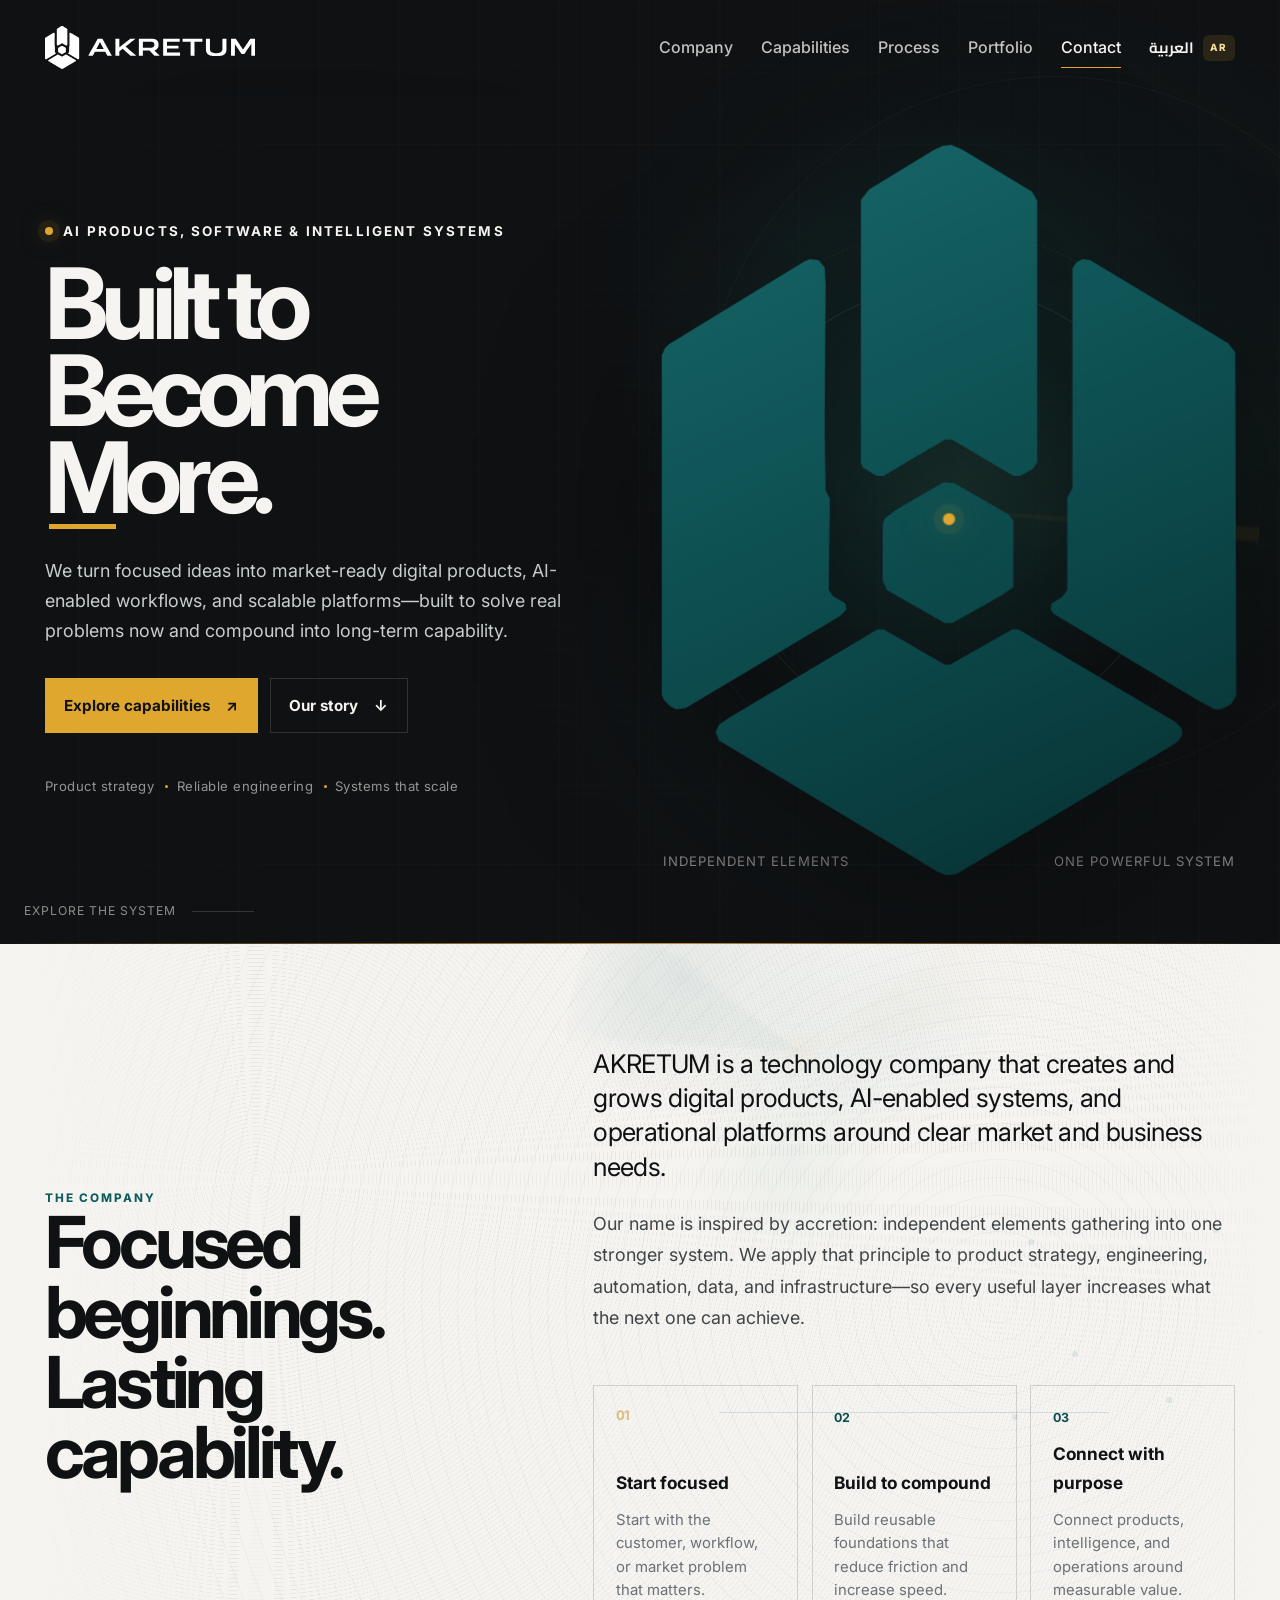
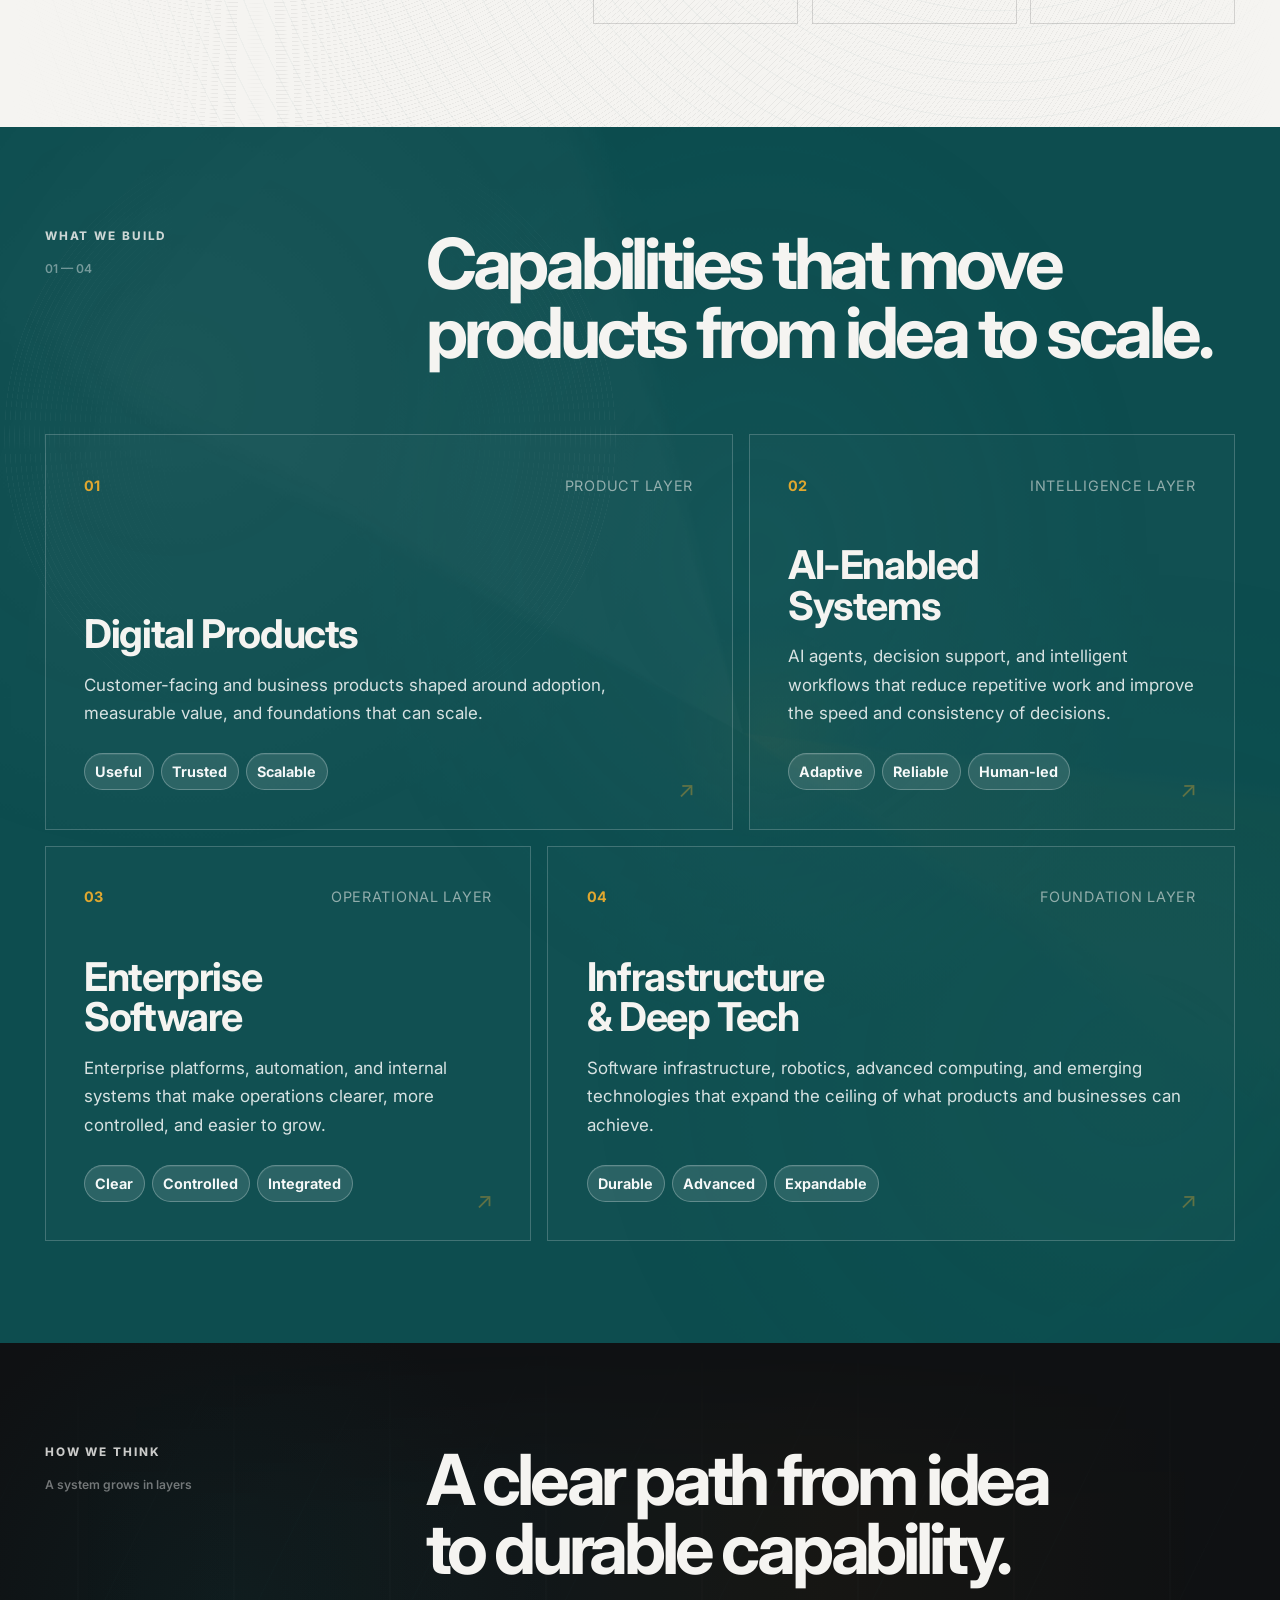
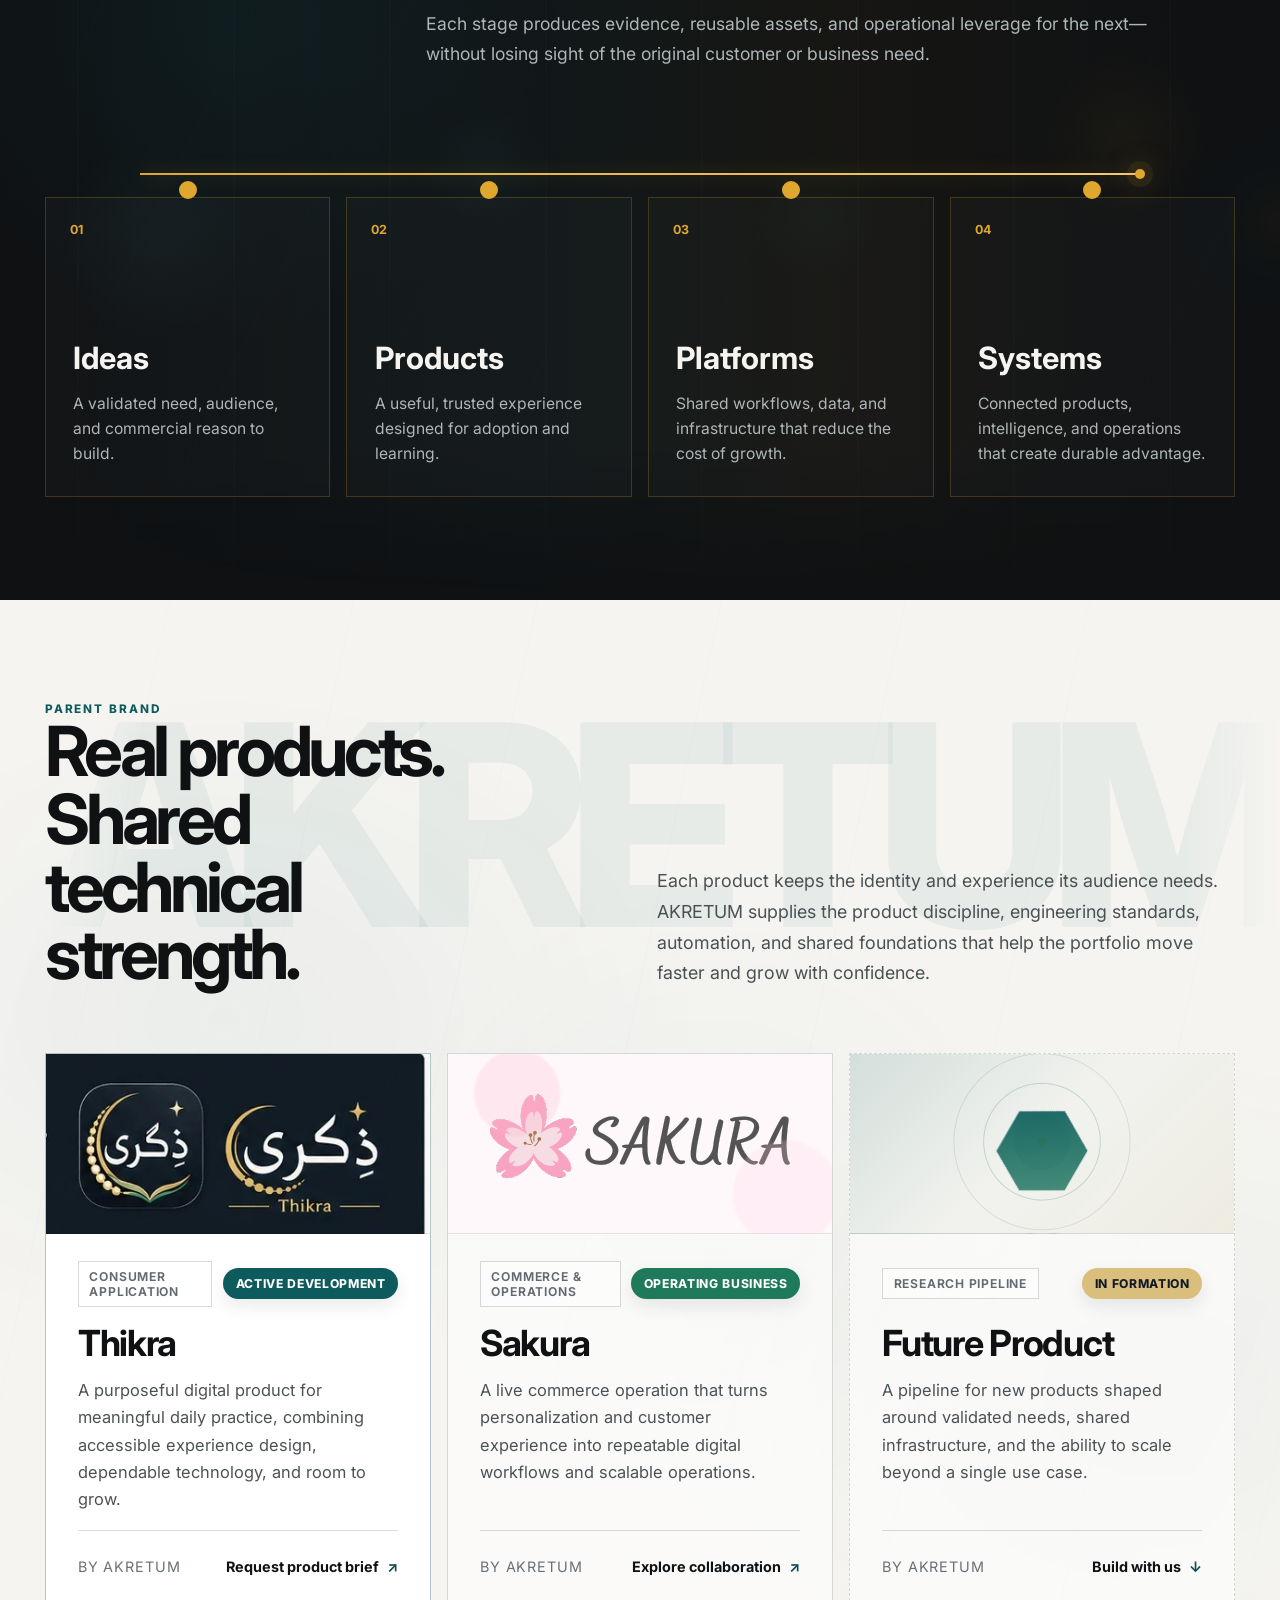
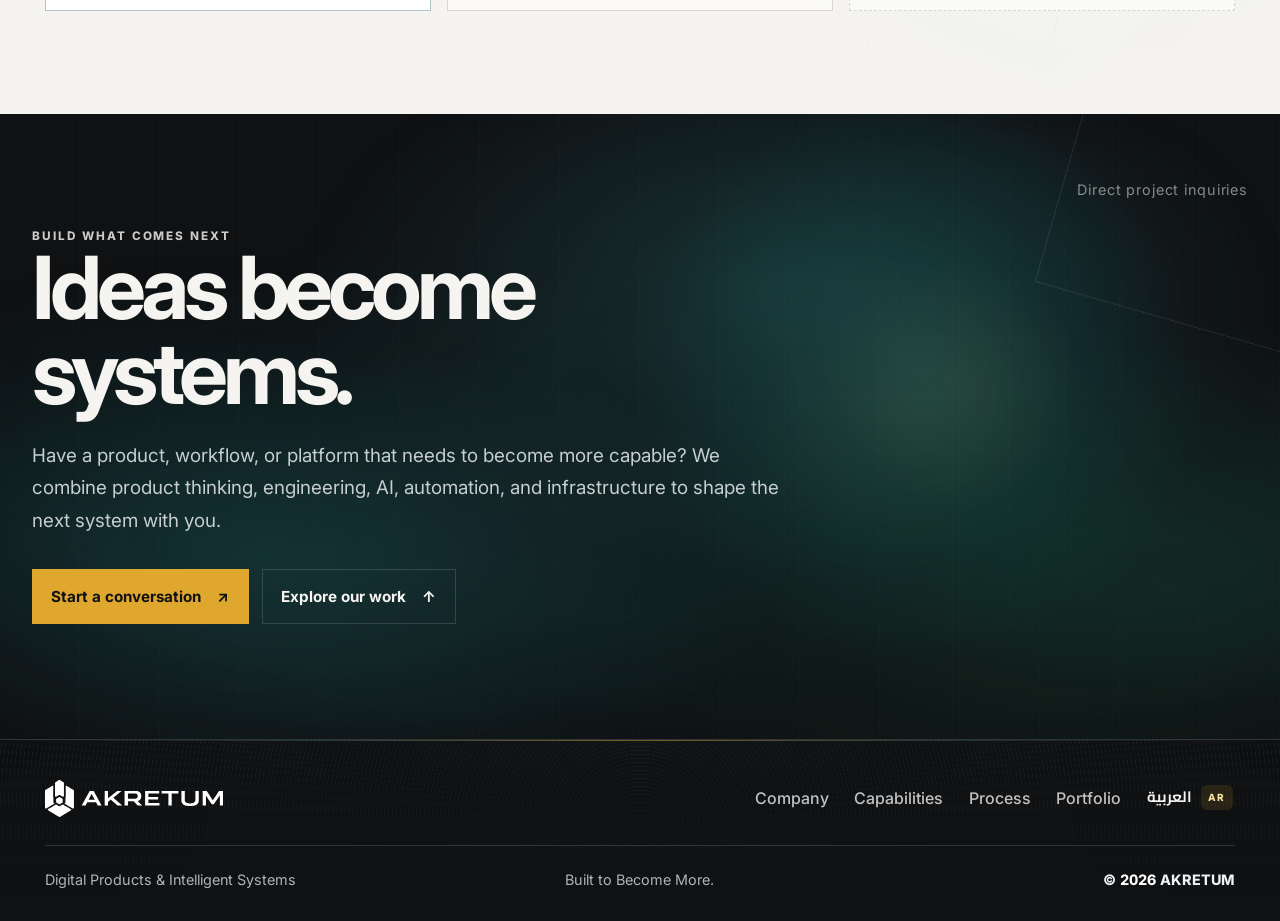
==== commit 447af2cb: "Publish AKRETUM website from 1cea91a58f956da271419c5795b86b956308bd33" ====
--- a/index.html
+++ b/index.html
@@ -56,9 +56,9 @@
   <link rel="stylesheet" href="/motion-depth.css?v=disc37-premium-motion-v18-20260803">
   <link rel="stylesheet" href="/background-atmosphere.css?v=disc37-accretion-atmosphere-v19-20260803">
   <link rel="stylesheet" href="/visual-parity-v20.css?v=disc37-rtl-hero-header-v20-20260803">
-  <link rel="stylesheet" href="/hero-composition-parity-v21.css?v=akr40-mobile-side-hero-v23-20260920">
+  <link rel="stylesheet" href="/hero-composition-parity-v21.css?v=akr40-tablet-hero-v24-20260921">
 </head>
-<body data-hero-composition-parity="akr40-mobile-side-hero-v23-20260920" data-visual-parity="disc37-rtl-hero-header-v20-20260803" data-background-atmosphere="disc37-accretion-atmosphere-v19-20260803" data-responsive-refinement="disc37-mobile-590-motion-performance-v16-20260802" data-canonical-url="https://akretum.github.io/" data-visual-release="disc37-full-locale-parity" data-layout-contract="shared" data-visual-revision="disc37-exact-half-crop-v4-20260802" data-visual-hotfix="disc37-stable-orbits-v10-20260802" data-interface-polish="disc37-mobile-header-locale-v12-20260802" data-motion-performance="disc37-premium-motion-v18-20260803" data-premium-motion="disc37-premium-motion-v18-20260803" data-locale="en">
+<body data-hero-composition-parity="akr40-tablet-hero-v24-20260921" data-visual-parity="disc37-rtl-hero-header-v20-20260803" data-background-atmosphere="disc37-accretion-atmosphere-v19-20260803" data-responsive-refinement="disc37-mobile-590-motion-performance-v16-20260802" data-canonical-url="https://akretum.github.io/" data-visual-release="disc37-full-locale-parity" data-layout-contract="shared" data-visual-revision="disc37-exact-half-crop-v4-20260802" data-visual-hotfix="disc37-stable-orbits-v10-20260802" data-interface-polish="disc37-mobile-header-locale-v12-20260802" data-motion-performance="disc37-premium-motion-v18-20260803" data-premium-motion="disc37-premium-motion-v18-20260803" data-locale="en">
   <a class="skip-link" href="#main">Skip to content</a>
 
   <header class="site-header" data-header>
--- a/hero-composition-parity-v21.css
+++ b/hero-composition-parity-v21.css
@@ -600,6 +600,52 @@
   }
 }
 
+/* AKR-40 tablet safeguard: keep the completed ProductionMaster visible on
+   701-960px viewports. Phone composition already owns <=700px and desktop
+   composition starts at 961px, so this only closes the tablet visibility gap. */
+@media (min-width: 701px) and (max-width: 960px) {
+  html[lang][dir] body .hero {
+    position: relative !important;
+  }
+
+  html[lang][dir] body .hero .hero__grid > .hero-visual,
+  html[lang][dir] body .hero .hero__grid > .is-ready .hero-visual,
+  html[lang][dir] body .hero .hero__grid > .hero-visual:hover,
+  html[lang][dir] body .hero .hero__grid > .hero-visual:focus-within {
+    position: absolute !important;
+    inset: 0 !important;
+    grid-column: auto !important;
+    grid-row: auto !important;
+    width: 100% !important;
+    height: 100% !important;
+    min-height: 0 !important;
+    justify-self: stretch !important;
+    align-self: stretch !important;
+  }
+
+  html[lang][dir] body .hero .hero-mark__piece {
+    display: none !important;
+    opacity: 0 !important;
+    visibility: hidden !important;
+    animation: none !important;
+  }
+
+  html[lang][dir] body .hero .hero-mark__complete {
+    display: block !important;
+    opacity: 1 !important;
+    visibility: visible !important;
+    animation: none !important;
+  }
+
+  html[lang][dir] body .hero .hero-mark__core {
+    display: block !important;
+    opacity: 1 !important;
+    visibility: visible !important;
+    transform: translate(-50%, -50%) scale(1) !important;
+    animation: system-core-heartbeat 4.2s ease-in-out 0.8s infinite !important;
+  }
+}
+
 @media (prefers-reduced-motion: reduce) {
   .hero-visual::after,
   html[lang][dir] body .hero .hero-mark__core,
